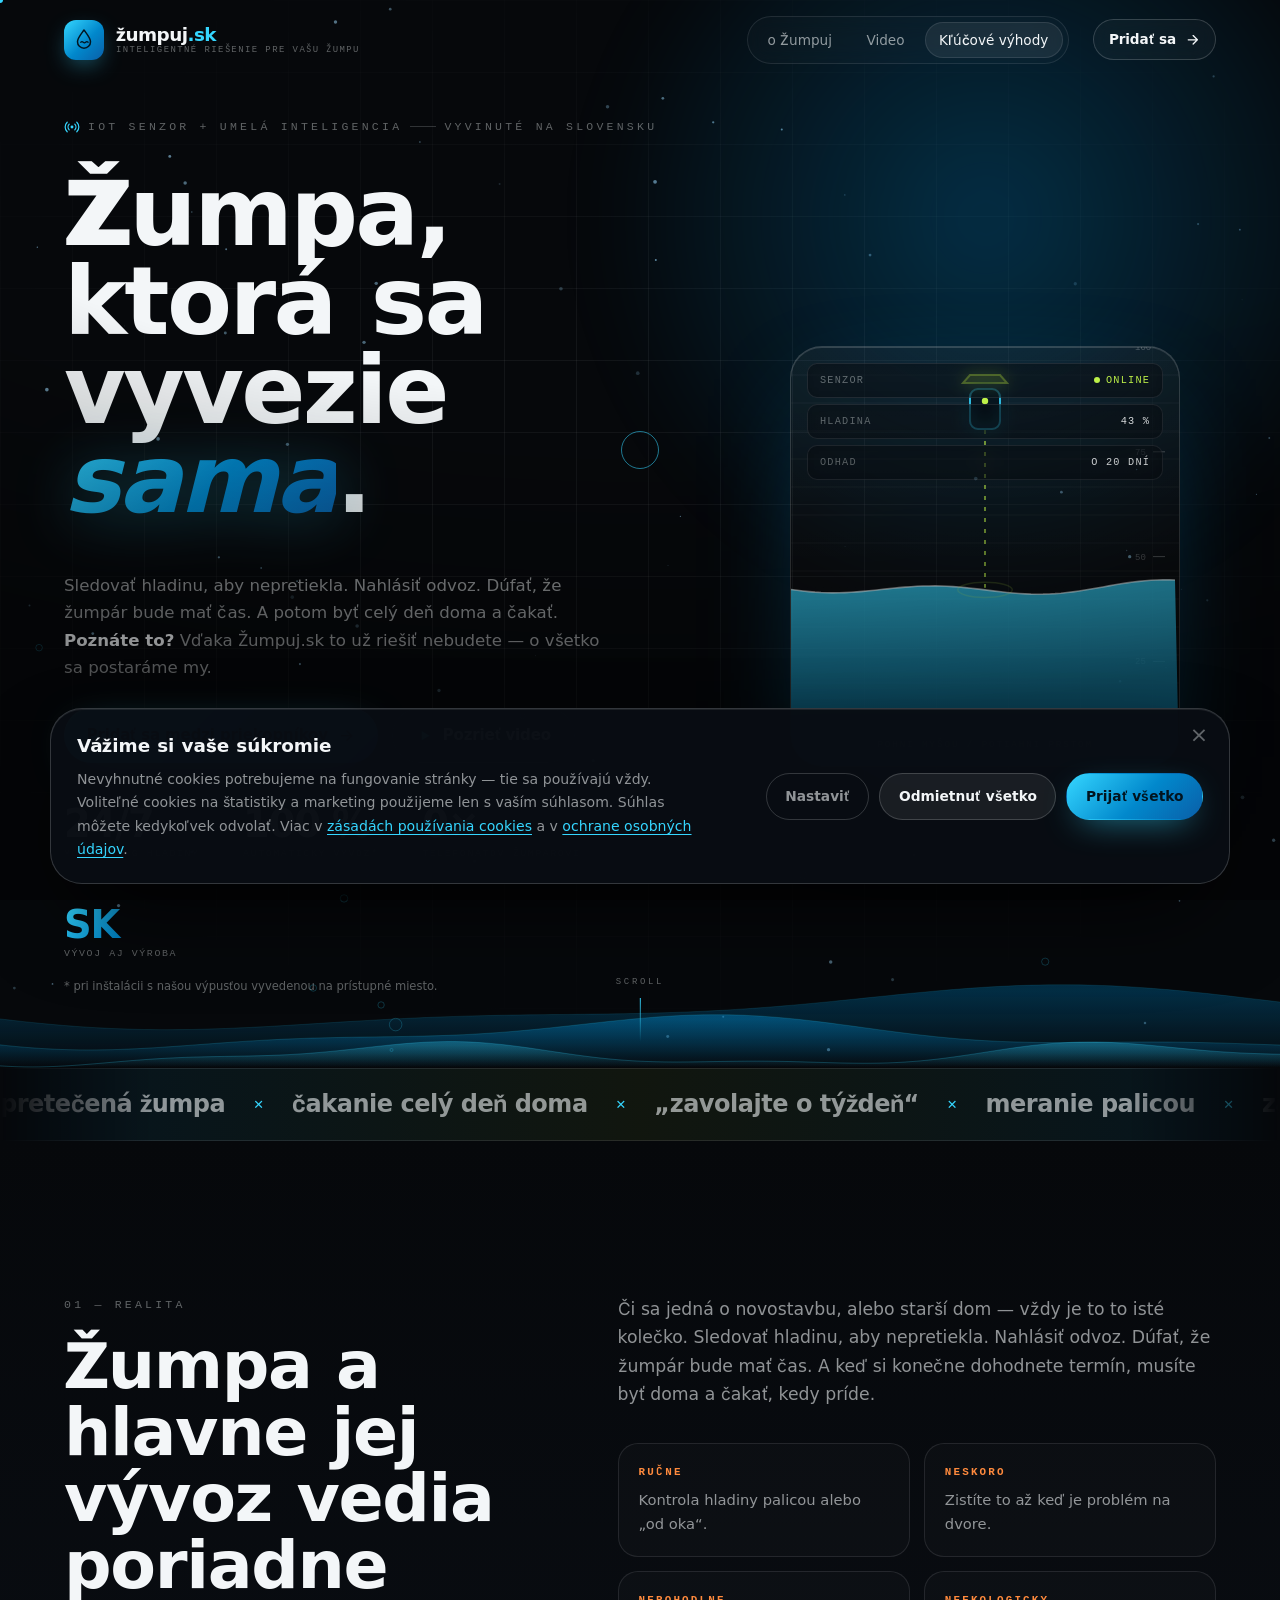
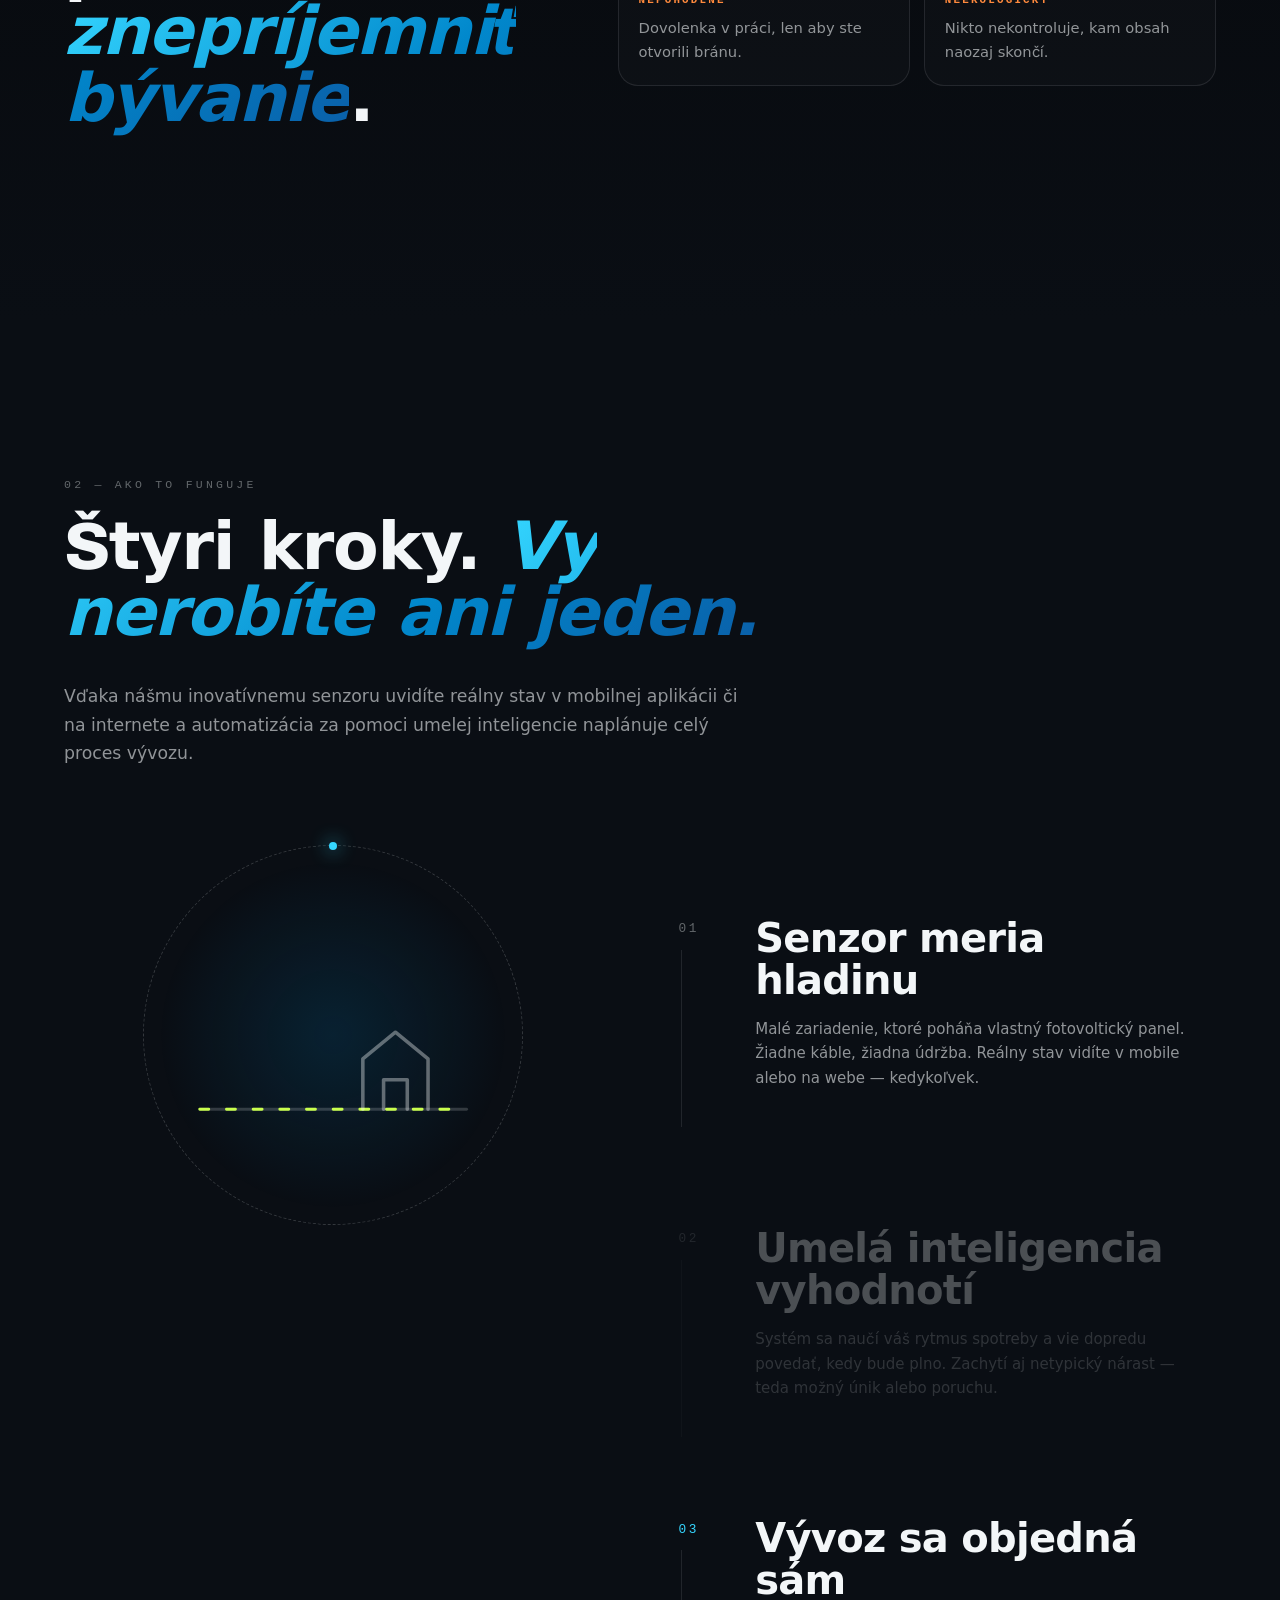
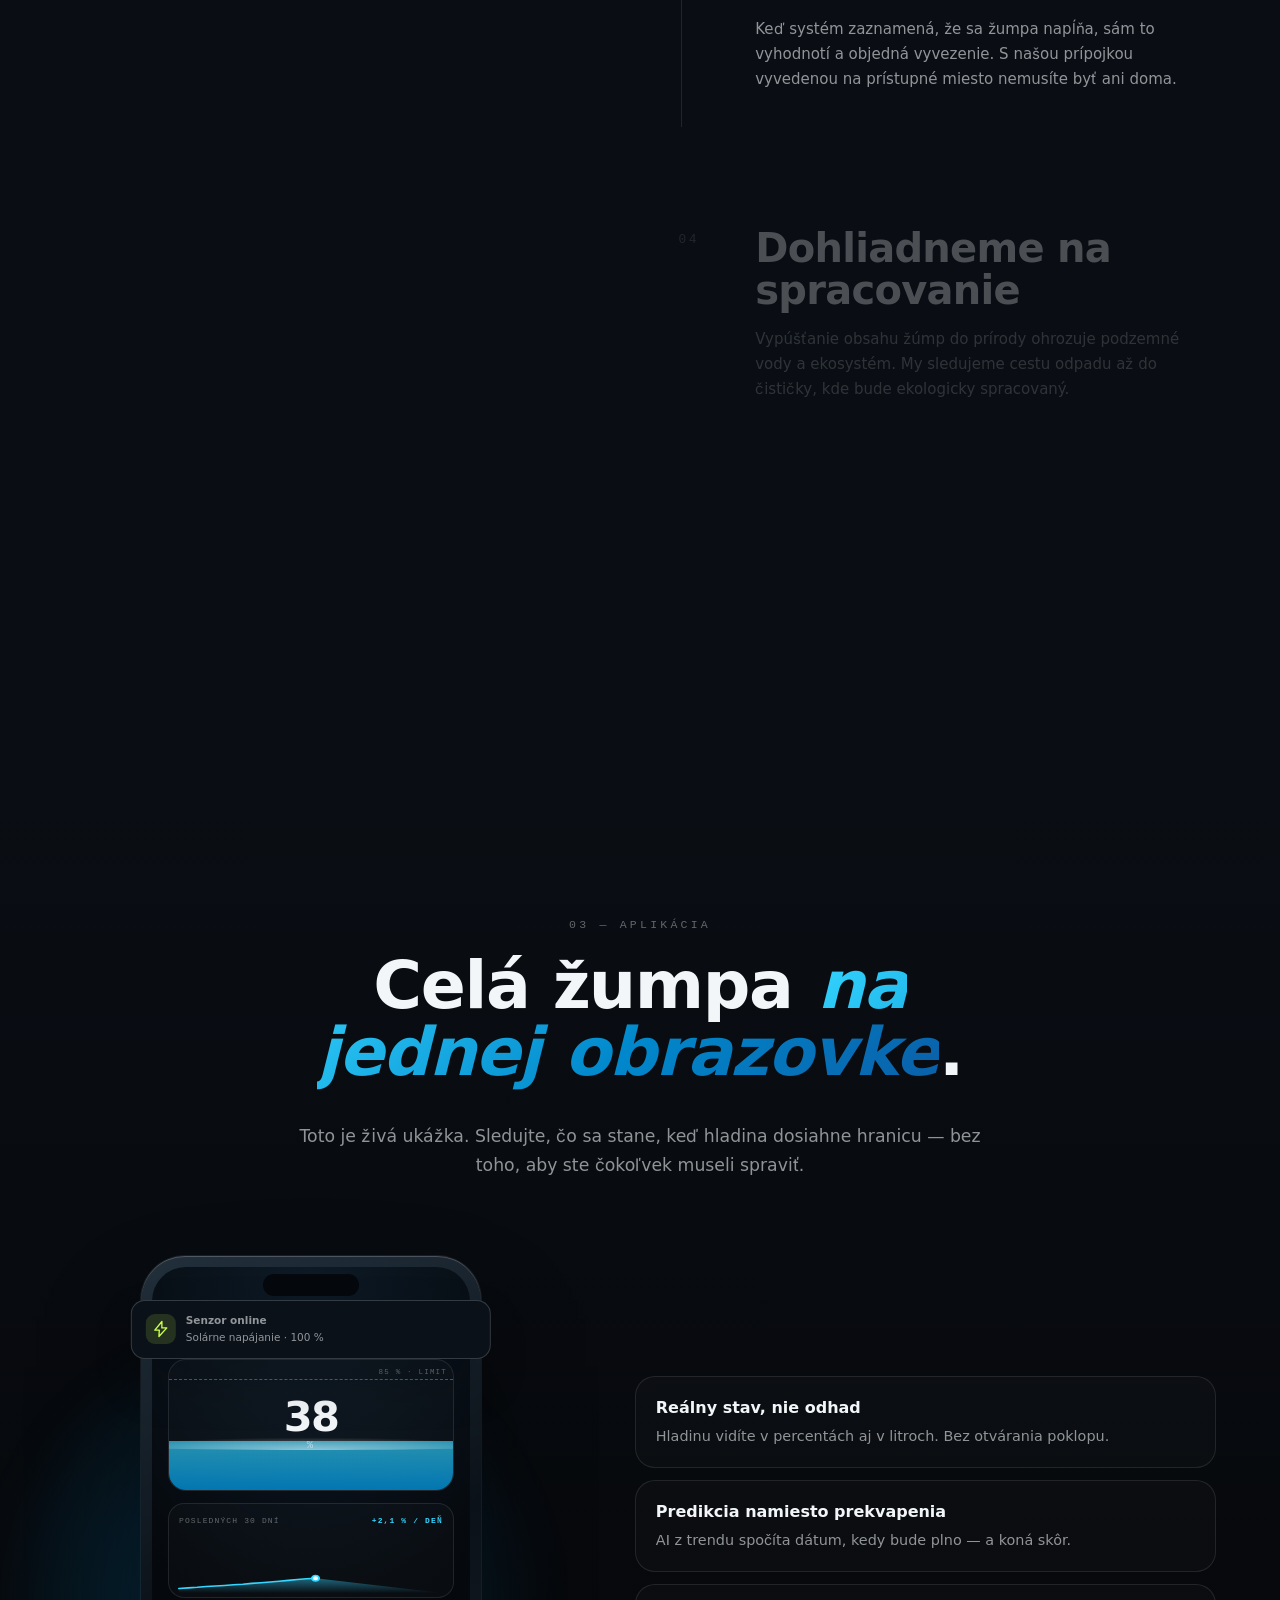
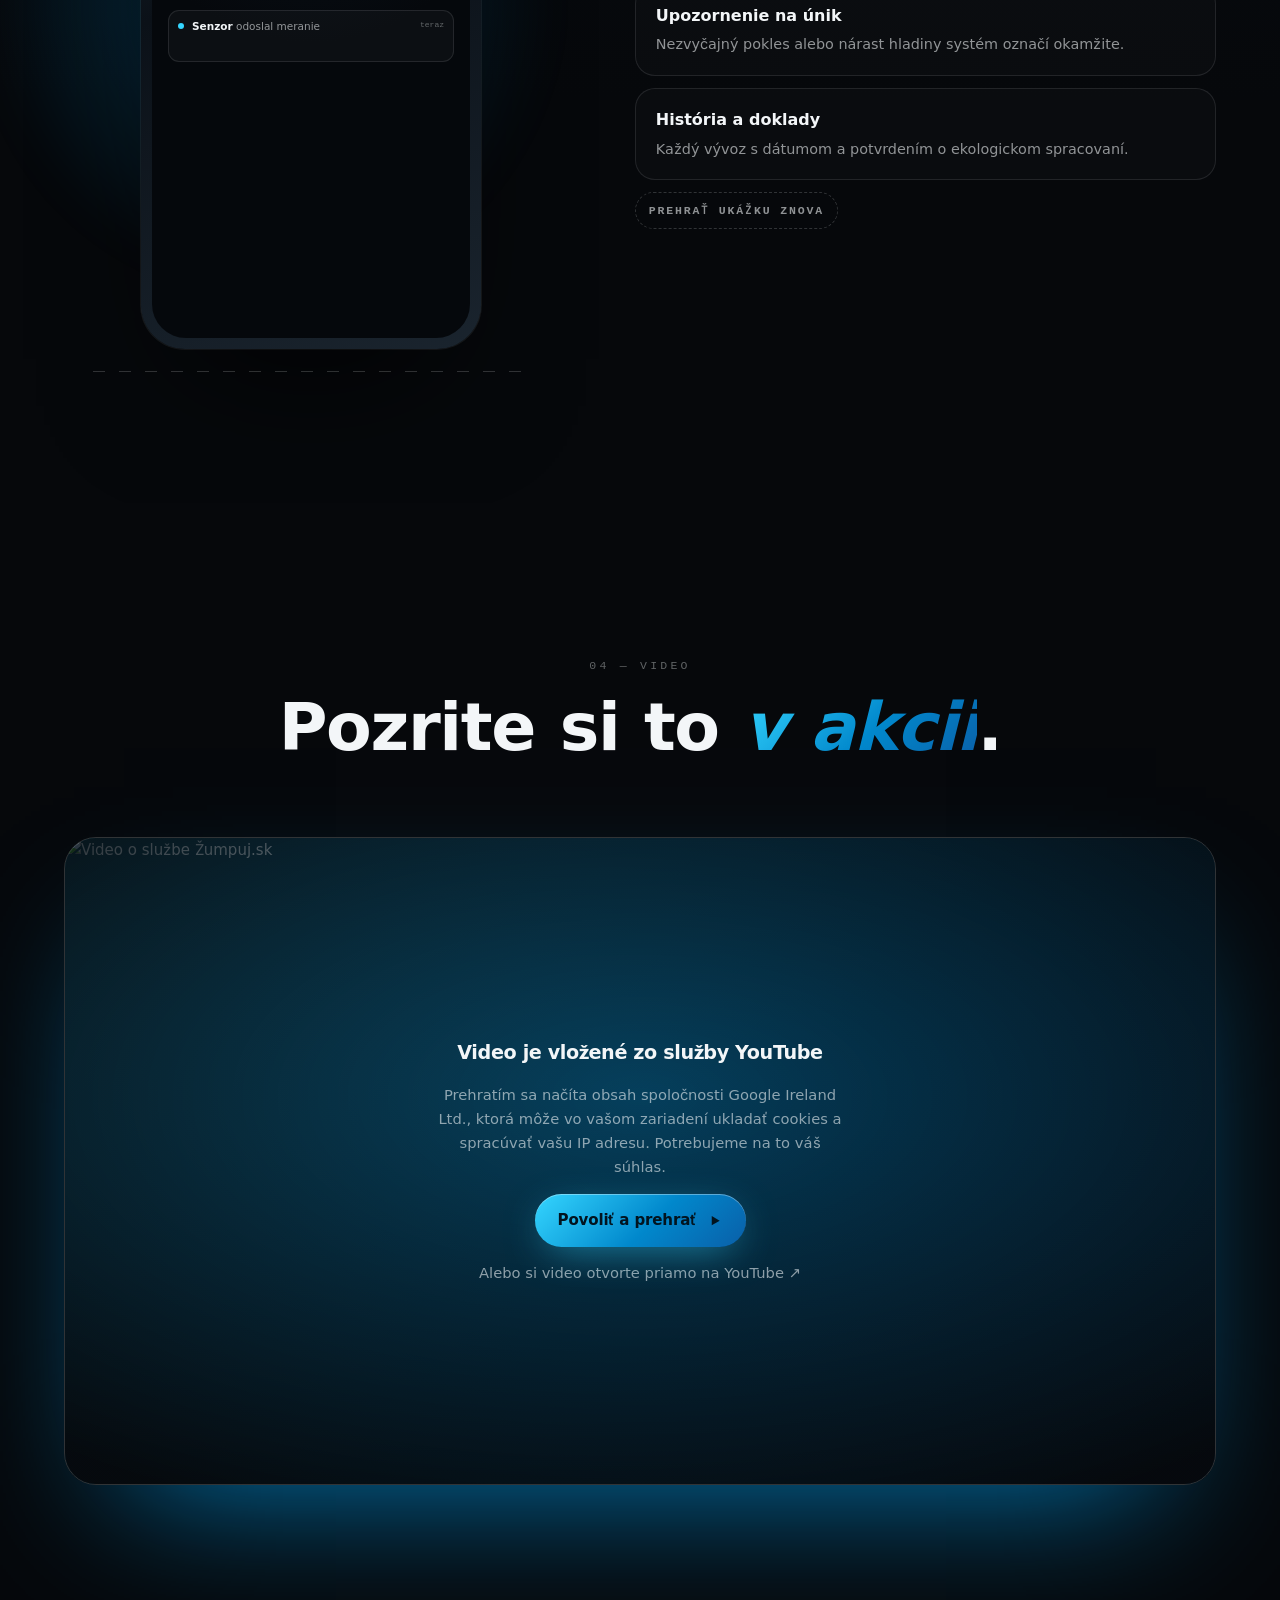
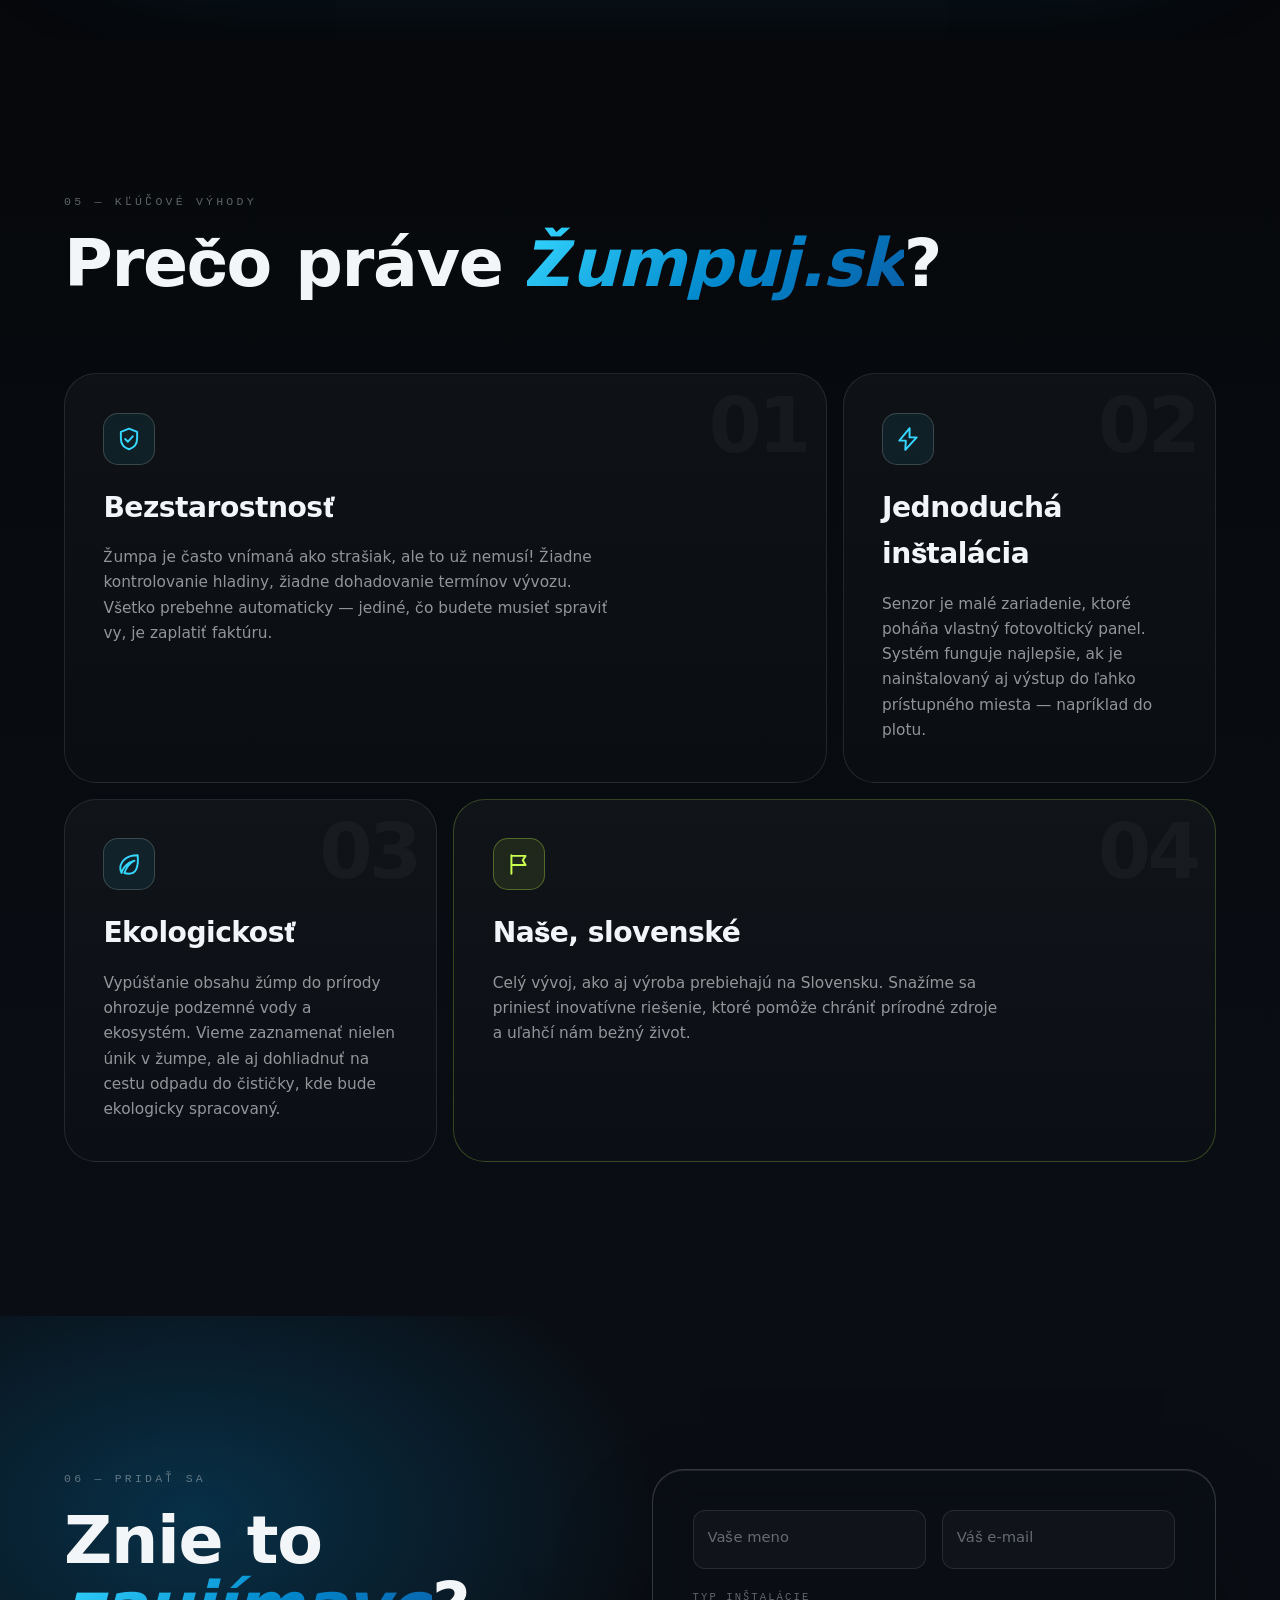
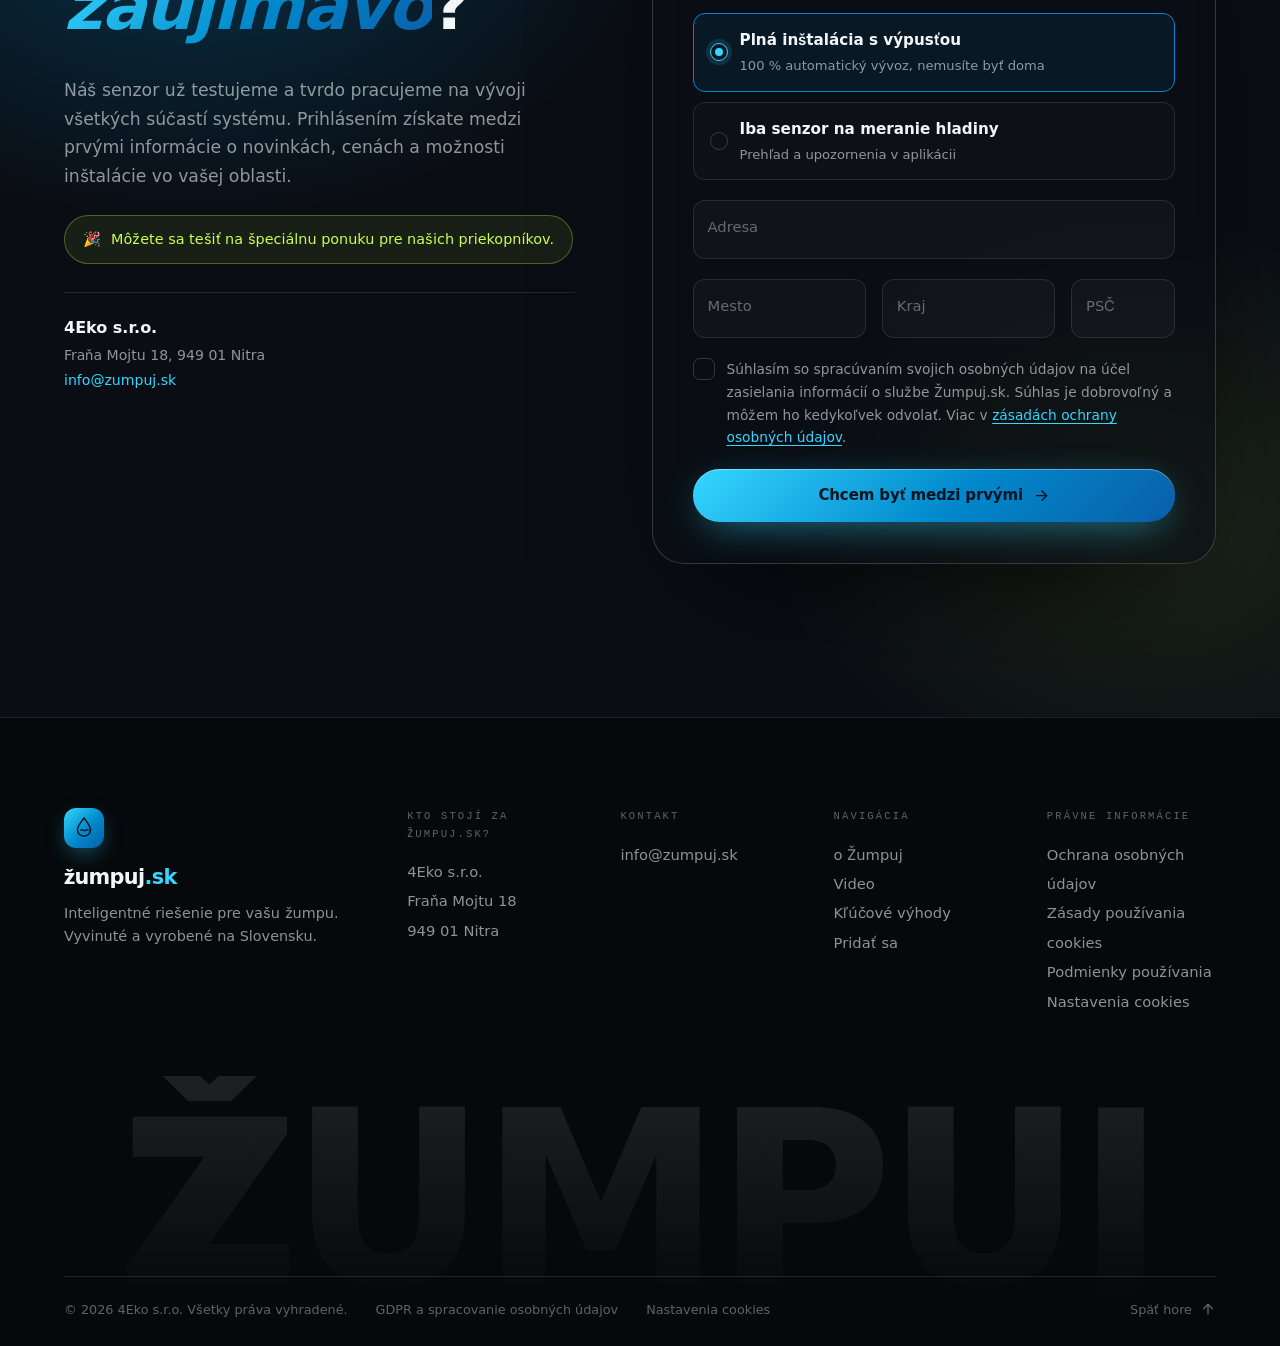
==== index.html @ 6d77ba92 "Add files via upload" ====
<!DOCTYPE html>
<html lang="sk">
<head>
<meta charset="utf-8">
<meta name="viewport" content="width=device-width, initial-scale=1, viewport-fit=cover">
<title>Žumpuj.sk — žumpa, ktorá sa vyvezie sama</title>
<meta name="description" content="Inteligentný solárny senzor + umelá inteligencia. Sledujeme hladinu vo vašej žumpe, sami objednáme vývoz a dohliadneme na ekologické spracovanie. Vyvinuté a vyrobené na Slovensku.">
<meta name="theme-color" content="#06080B">

<meta property="og:type" content="website">
<meta property="og:locale" content="sk_SK">
<meta property="og:title" content="Žumpuj.sk — žumpa, ktorá sa vyvezie sama">
<meta property="og:description" content="IoT senzor a AI, ktoré sa postarajú o celý vývoz žumpy za vás. Vyvinuté na Slovensku.">
<meta property="og:url" content="https://zumpuj.sk/">
<meta property="og:image" content="assets/img/og.png">
<meta name="twitter:card" content="summary_large_image">
<link rel="canonical" href="https://zumpuj.sk/">

<link rel="icon" href="assets/img/favicon.svg" type="image/svg+xml">

<!-- Písma hostujeme lokálne — stránka tak pred udelením súhlasu
     nekomunikuje so žiadnou treťou stranou (ani s Google Fonts). -->
<link rel="preload" href="assets/fonts/archivo-latin.woff2" as="font" type="font/woff2" crossorigin>
<link rel="preload" href="assets/fonts/inter-latin.woff2" as="font" type="font/woff2" crossorigin>
<link rel="stylesheet" href="assets/css/fonts.css">

<link rel="stylesheet" href="assets/css/style.css">

<script type="application/ld+json">
{
  "@context": "https://schema.org",
  "@type": "Organization",
  "name": "Žumpuj.sk",
  "legalName": "4Eko s.r.o.",
  "url": "https://zumpuj.sk/",
  "email": "info@zumpuj.sk",
  "address": {
    "@type": "PostalAddress",
    "streetAddress": "Fraňa Mojtu 18",
    "postalCode": "949 01",
    "addressLocality": "Nitra",
    "addressCountry": "SK"
  },
  "description": "Inteligentné riešenie pre vašu žumpu — senzor hladiny a automatizované objednanie vývozu."
}
</script>
</head>

<body class="is-loading">

<!-- ============ PRELOADER ============ -->
<div class="preloader" id="preloader" aria-hidden="true">
  <div class="preloader__inner">
    <div class="preloader__mark">
      <svg viewBox="0 0 48 48" aria-hidden="true"><use href="#i-drop"></use></svg>
    </div>
    <div class="preloader__label" data-scramble="ŽUMPUJ.SK">ŽUMPUJ.SK</div>
    <div class="preloader__bar"><i></i></div>
  </div>
</div>

<!-- ============ CURSOR ============ -->
<div class="cursor" id="cursor" aria-hidden="true">
  <div class="cursor__dot"></div>
  <div class="cursor__ring"><span class="cursor__label"></span></div>
</div>

<!-- ============ SCROLL PROGRESS ============ -->
<div class="scroll-progress" aria-hidden="true"><i id="scrollBar"></i></div>

<!-- ============ SVG SPRITE ============ -->
<svg style="position:absolute;width:0;height:0;overflow:hidden" aria-hidden="true" focusable="false">
  <defs>
    <symbol id="i-drop" viewBox="0 0 48 48">
      <path d="M24 4c7 9.5 13 16.4 13 23.4A13 13 0 0 1 11 27.4C11 20.4 17 13.5 24 4Z" fill="none" stroke="currentColor" stroke-width="3" stroke-linejoin="round"/>
      <path d="M17.5 28.5c1.6-1.7 3.3-1.7 4.9 0s3.3 1.7 4.9 0 3.3-1.7 4.9 0" fill="none" stroke="currentColor" stroke-width="2.4" stroke-linecap="round"/>
    </symbol>
    <symbol id="i-signal" viewBox="0 0 24 24">
      <circle cx="12" cy="12" r="2.2" fill="currentColor"/>
      <path d="M7.8 7.8a6 6 0 0 0 0 8.4M16.2 7.8a6 6 0 0 1 0 8.4M4.8 4.8a10 10 0 0 0 0 14.4M19.2 4.8a10 10 0 0 1 0 14.4" fill="none" stroke="currentColor" stroke-width="1.8" stroke-linecap="round"/>
    </symbol>
    <symbol id="i-arrow" viewBox="0 0 24 24">
      <path d="M5 12h13M12.5 5.5 19 12l-6.5 6.5" fill="none" stroke="currentColor" stroke-width="2" stroke-linecap="round" stroke-linejoin="round"/>
    </symbol>
    <symbol id="i-play" viewBox="0 0 24 24"><path d="M8 5.5v13l11-6.5-11-6.5Z" fill="currentColor"/></symbol>
    <symbol id="i-leaf" viewBox="0 0 24 24">
      <path d="M20 4C10 4 4 9 4 16c0 1.6.4 3 1.1 4.2C7 14 11 10.6 17 9c-4.6 2.4-7.6 5.7-9.3 11.3C9 20.8 10.4 21 12 21c6 0 9-5 8-17Z" fill="none" stroke="currentColor" stroke-width="1.8" stroke-linejoin="round"/>
    </symbol>
    <symbol id="i-bolt" viewBox="0 0 24 24"><path d="M13.5 2 4 13.5h6L9.5 22 20 10.5h-6.6L13.5 2Z" fill="none" stroke="currentColor" stroke-width="1.8" stroke-linejoin="round"/></symbol>
    <symbol id="i-shield" viewBox="0 0 24 24">
      <path d="M12 2.5 4.5 5.5v6c0 5 3.2 8.6 7.5 10 4.3-1.4 7.5-5 7.5-10v-6L12 2.5Z" fill="none" stroke="currentColor" stroke-width="1.8" stroke-linejoin="round"/>
      <path d="m8.5 12 2.5 2.5 4.5-5" fill="none" stroke="currentColor" stroke-width="1.8" stroke-linecap="round" stroke-linejoin="round"/>
    </symbol>
    <symbol id="i-flag" viewBox="0 0 24 24">
      <path d="M5 21V4M5 4.5h13l-2.5 4L18 13H5" fill="none" stroke="currentColor" stroke-width="1.8" stroke-linecap="round" stroke-linejoin="round"/>
    </symbol>
    <symbol id="i-truck" viewBox="0 0 32 20">
      <rect x="1" y="3" width="17" height="11" rx="2.5" fill="none" stroke="currentColor" stroke-width="1.8"/>
      <path d="M18 6h5.5l4.5 4.5V14H18V6Z" fill="none" stroke="currentColor" stroke-width="1.8" stroke-linejoin="round"/>
      <circle cx="8" cy="16" r="2.6" fill="none" stroke="currentColor" stroke-width="1.8"/>
      <circle cx="23" cy="16" r="2.6" fill="none" stroke="currentColor" stroke-width="1.8"/>
    </symbol>
  </defs>
</svg>

<!-- ============ HEADER ============ -->
<header class="header" id="header">
  <a class="brand" href="#top" data-cursor="Domov">
    <span class="brand__mark"><svg viewBox="0 0 48 48"><use href="#i-drop"></use></svg></span>
    <span class="brand__text">
      <b>žumpuj<i>.sk</i></b>
      <em>inteligentné riešenie pre vašu žumpu</em>
    </span>
  </a>

  <nav class="nav" aria-label="Hlavná navigácia">
    <a href="#ako" data-nav>o Žumpuj</a>
    <a href="#video" data-nav>Video</a>
    <a href="#vyhody" data-nav>Kľúčové výhody</a>
    <span class="nav__pill" aria-hidden="true"></span>
  </nav>

  <a href="#pridat-sa" class="btn btn--pill btn--magnetic header__cta" data-cursor="Poď do toho">
    <span>Pridať sa</span>
    <svg viewBox="0 0 24 24" class="btn__ico"><use href="#i-arrow"></use></svg>
  </a>

  <button class="burger" id="burger" aria-label="Otvoriť menu" aria-expanded="false" aria-controls="menu">
    <i></i><i></i>
  </button>
</header>

<!-- ============ FULLSCREEN MENU ============ -->
<div class="menu" id="menu" role="dialog" aria-modal="true" aria-label="Menu">
  <div class="menu__bg"></div>
  <nav class="menu__list">
    <a href="#ako"      style="--i:0"><span class="menu__num">01</span><span class="menu__txt">o Žumpuj</span></a>
    <a href="#app"      style="--i:1"><span class="menu__num">02</span><span class="menu__txt">Aplikácia</span></a>
    <a href="#video"    style="--i:2"><span class="menu__num">03</span><span class="menu__txt">Video</span></a>
    <a href="#vyhody"   style="--i:3"><span class="menu__num">04</span><span class="menu__txt">Kľúčové výhody</span></a>
    <a href="#pridat-sa"style="--i:4"><span class="menu__num">05</span><span class="menu__txt">Pridať sa</span></a>
  </nav>
  <div class="menu__foot">
    <span>4Eko s.r.o. · Nitra</span>
    <a href="mailto:info@zumpuj.sk">info@zumpuj.sk</a>
  </div>
</div>

<main id="top">

<!-- ============ HERO ============ -->
<section class="hero" id="hero">
  <canvas class="hero__canvas" id="heroCanvas" aria-hidden="true"></canvas>
  <div class="hero__grid" aria-hidden="true"></div>
  <div class="hero__glow" aria-hidden="true"></div>

  <div class="hero__inner">
    <div class="hero__copy">
      <p class="eyebrow anim" style="--d:.05s">
        <svg viewBox="0 0 24 24" class="eyebrow__ico"><use href="#i-signal"></use></svg>
        IoT senzor + umelá inteligencia
        <span class="eyebrow__sep"></span>
        vyvinuté na Slovensku
      </p>

      <h1 class="hero__title">
        <span class="line anim" style="--d:.15s">Žumpa,</span>
        <span class="line anim" style="--d:.25s">ktorá sa</span>
        <span class="line line--accent anim" style="--d:.35s">vyvezie <em data-scramble="sama">sama</em>.</span>
      </h1>

      <p class="hero__lead anim" style="--d:.5s">
        Sledovať hladinu, aby nepretiekla. Nahlásiť odvoz. Dúfať, že žumpár bude mať čas.
        A potom byť celý deň doma a čakať. <b>Poznáte to?</b>
        Vďaka Žumpuj.sk to už riešiť nebudete — o všetko sa postaráme my.
      </p>

      <div class="hero__cta anim" style="--d:.65s">
        <a href="#pridat-sa" class="btn btn--solid btn--magnetic" data-cursor="Chcem to">
          <span>Pridať sa medzi priekopníkov</span>
          <svg viewBox="0 0 24 24" class="btn__ico"><use href="#i-arrow"></use></svg>
        </a>
        <a href="#video" class="btn btn--ghost btn--magnetic" data-cursor="Prehrať">
          <svg viewBox="0 0 24 24" class="btn__ico"><use href="#i-play"></use></svg>
          <span>Pozrieť video</span>
        </a>
      </div>

      <ul class="stats anim" style="--d:.8s">
        <li><b data-count="24" data-suffix="/7">0</b><span>monitoring hladiny</span></li>
        <li><b data-count="100" data-suffix=" %">0</b><span>automatický vývoz*</span></li>
        <li><b data-count="0" data-suffix="×">0</b><span>telefonátov žumpárovi</span></li>
        <li><b class="stats__flag">SK</b><span>vývoj aj výroba</span></li>
      </ul>
      <p class="stats__note anim" style="--d:.9s">* pri inštalácii s našou výpusťou vyvedenou na prístupné miesto.</p>
    </div>

    <!-- interaktívna nádrž -->
    <div class="hero__tank anim anim--scale" style="--d:.4s">
      <div class="tank" id="tank" data-cursor="Ťahaj">
        <canvas id="tankCanvas" aria-hidden="true"></canvas>
        <div class="tank__hud">
          <div class="tank__hud-row"><span>SENZOR</span><b class="dot-live">online</b></div>
          <div class="tank__hud-row"><span>HLADINA</span><b id="tankPct">42 %</b></div>
          <div class="tank__hud-row"><span>ODHAD</span><b id="tankEta">o 18 dní</b></div>
        </div>
        <div class="tank__hint">pohni myšou / potiahni prstom</div>
      </div>
    </div>
  </div>

  <a class="hero__scroll" href="#problem" aria-label="Posunúť nižšie">
    <span></span><i></i>
  </a>
</section>

<!-- ============ MARQUEE ============ -->
<div class="marquee" aria-hidden="true">
  <div class="marquee__track">
    <span>pretečená žumpa</span><i>✕</i>
    <span>čakanie celý deň doma</span><i>✕</i>
    <span>„zavolajte o týždeň“</span><i>✕</i>
    <span>meranie palicou</span><i>✕</i>
    <span>zápach na dvore</span><i>✕</i>
    <span>zbytočné jazdy</span><i>✕</i>
    <span>pretečená žumpa</span><i>✕</i>
    <span>čakanie celý deň doma</span><i>✕</i>
    <span>„zavolajte o týždeň“</span><i>✕</i>
    <span>meranie palicou</span><i>✕</i>
    <span>zápach na dvore</span><i>✕</i>
    <span>zbytočné jazdy</span><i>✕</i>
  </div>
</div>

<!-- ============ PROBLEM ============ -->
<section class="section problem" id="problem">
  <div class="wrap">
    <div class="split">
      <div class="split__l">
        <p class="eyebrow reveal">01 — Realita</p>
        <h2 class="h2 reveal">Žumpa a hlavne jej vývoz vedia poriadne <em>znepríjemniť bývanie</em>.</h2>
      </div>
      <div class="split__r">
        <p class="lead reveal">
          Či sa jedná o novostavbu, alebo starší dom — vždy je to to isté kolečko.
          Sledovať hladinu, aby nepretiekla. Nahlásiť odvoz. Dúfať, že žumpár bude mať čas.
          A keď si konečne dohodnete termín, musíte byť doma a čakať, kedy príde.
        </p>
        <div class="pain">
          <div class="pain__item reveal" style="--d:.05s"><b>Ručne</b><span>Kontrola hladiny palicou alebo „od oka“.</span></div>
          <div class="pain__item reveal" style="--d:.12s"><b>Neskoro</b><span>Zistíte to až keď je problém na dvore.</span></div>
          <div class="pain__item reveal" style="--d:.19s"><b>Nepohodlne</b><span>Dovolenka v práci, len aby ste otvorili bránu.</span></div>
          <div class="pain__item reveal" style="--d:.26s"><b>Neekologicky</b><span>Nikto nekontroluje, kam obsah naozaj skončí.</span></div>
        </div>
      </div>
    </div>
  </div>
</section>

<!-- ============ AKO TO FUNGUJE (sticky scroll story) ============ -->
<section class="section story" id="ako">
  <div class="wrap">
    <header class="section__head">
      <p class="eyebrow reveal">02 — Ako to funguje</p>
      <h2 class="h2 reveal">Štyri kroky. <em>Vy nerobíte ani jeden.</em></h2>
      <p class="lead reveal">Vďaka nášmu inovatívnemu senzoru uvidíte reálny stav v mobilnej aplikácii či na internete a automatizácia za pomoci umelej inteligencie naplánuje celý proces vývozu.</p>
    </header>
  </div>

  <div class="story__stage">
    <div class="wrap story__layout">
      <!-- ľavá lepkavá vizualizácia -->
      <div class="story__visual">
        <div class="story__viz" id="storyViz">
          <div class="story__ring" aria-hidden="true"></div>
          <div class="story__scene" data-scene="0">
            <svg viewBox="0 0 200 200" class="scene scene--sensor">
              <circle cx="100" cy="100" r="70" class="s-ping"/>
              <circle cx="100" cy="100" r="70" class="s-ping s-ping--2"/>
              <rect x="82" y="60" width="36" height="52" rx="10" class="s-body"/>
              <path d="M100 112v34" class="s-beam"/>
              <path d="M62 150h76" class="s-water"/>
              <circle cx="100" cy="76" r="5" class="s-led"/>
              <path d="M86 46h28l-6-10H92l-6 10Z" class="s-solar"/>
            </svg>
            <svg viewBox="0 0 200 200" class="scene scene--ai">
              <g class="ai-net">
                <circle cx="45" cy="70" r="5"/><circle cx="45" cy="130" r="5"/>
                <circle cx="100" cy="50" r="5"/><circle cx="100" cy="100" r="5"/><circle cx="100" cy="150" r="5"/>
                <circle cx="155" cy="80" r="5"/><circle cx="155" cy="125" r="5"/>
                <path d="M45 70 100 50M45 70 100 100M45 130 100 100M45 130 100 150M100 50 155 80M100 100 155 80M100 100 155 125M100 150 155 125"/>
              </g>
              <path class="ai-chart" d="M30 160 60 140 90 132 120 96 150 74 175 44"/>
            </svg>
            <svg viewBox="0 0 200 200" class="scene scene--truck">
              <path d="M10 150h180" class="t-road"/>
              <g class="t-truck"><use href="#i-truck" x="0" y="0" width="64" height="40"/></g>
              <path class="t-dash" d="M10 150h180"/>
              <g class="t-house"><path d="M120 150v-34l22-18 22 18v34"/><path d="M134 150v-20h16v20"/></g>
            </svg>
            <svg viewBox="0 0 200 200" class="scene scene--eco">
              <path class="e-arc" d="M40 150a60 60 0 0 1 120 0"/>
              <g class="e-leaf"><use href="#i-leaf" x="72" y="62" width="56" height="56"/></g>
              <path class="e-drops" d="M70 150v18M100 150v26M130 150v18"/>
              <path class="e-ground" d="M24 172h152"/>
            </svg>
          </div>
        </div>
      </div>

      <!-- pravé kroky -->
      <ol class="story__steps" id="storySteps">
        <li class="step" data-step="0">
          <span class="step__num">01</span>
          <h3>Senzor meria hladinu</h3>
          <p>Malé zariadenie, ktoré poháňa vlastný fotovoltický panel. Žiadne káble, žiadna údržba. Reálny stav vidíte v mobile alebo na webe — kedykoľvek.</p>
        </li>
        <li class="step" data-step="1">
          <span class="step__num">02</span>
          <h3>Umelá inteligencia vyhodnotí</h3>
          <p>Systém sa naučí váš rytmus spotreby a vie dopredu povedať, kedy bude plno. Zachytí aj netypický nárast — teda možný únik alebo poruchu.</p>
        </li>
        <li class="step" data-step="2">
          <span class="step__num">03</span>
          <h3>Vývoz sa objedná sám</h3>
          <p>Keď systém zaznamená, že sa žumpa napĺňa, sám to vyhodnotí a objedná vyvezenie. S našou prípojkou vyvedenou na prístupné miesto nemusíte byť ani doma.</p>
        </li>
        <li class="step" data-step="3">
          <span class="step__num">04</span>
          <h3>Dohliadneme na spracovanie</h3>
          <p>Vypúšťanie obsahu žúmp do prírody ohrozuje podzemné vody a ekosystém. My sledujeme cestu odpadu až do čističky, kde bude ekologicky spracovaný.</p>
        </li>
      </ol>
    </div>
  </div>
</section>

<!-- ============ APLIKÁCIA / ŽIVÝ DASHBOARD ============ -->
<section class="section app" id="app">
  <div class="wrap">
    <header class="section__head section__head--center">
      <p class="eyebrow reveal">03 — Aplikácia</p>
      <h2 class="h2 reveal">Celá žumpa <em>na jednej obrazovke</em>.</h2>
      <p class="lead reveal">Toto je živá ukážka. Sledujte, čo sa stane, keď hladina dosiahne hranicu — bez toho, aby ste čokoľvek museli spraviť.</p>
    </header>

    <div class="app__stage reveal">
      <div class="app__glow" aria-hidden="true"></div>

      <!-- telefón -->
      <div class="phone" id="phone">
        <div class="phone__frame">
          <div class="phone__notch"></div>
          <div class="phone__screen">
            <div class="ui">
              <div class="ui__top">
                <div>
                  <p class="ui__hi">Dobrý deň 👋</p>
                  <p class="ui__addr">Domov · Nitra</p>
                </div>
                <span class="ui__live"><i></i>live</span>
              </div>

              <div class="ui__gauge">
                <div class="gauge">
                  <div class="gauge__fill" id="gaugeFill"><span class="gauge__wave"></span><span class="gauge__wave gauge__wave--2"></span></div>
                  <div class="gauge__val"><b id="gaugeVal">38</b><i>%</i></div>
                  <div class="gauge__mark" style="--p:85%"><span>85 % · limit</span></div>
                </div>
              </div>

              <div class="ui__chart">
                <div class="ui__chart-head"><span>Posledných 30 dní</span><b id="chartTrend">+2,1 % / deň</b></div>
                <svg viewBox="0 0 260 80" preserveAspectRatio="none">
                  <defs>
                    <linearGradient id="gArea" x1="0" y1="0" x2="0" y2="1">
                      <stop offset="0%" stop-color="var(--brand-bright)" stop-opacity=".45"/>
                      <stop offset="100%" stop-color="var(--brand-bright)" stop-opacity="0"/>
                    </linearGradient>
                  </defs>
                  <path id="chartArea" class="chart__area" d=""/>
                  <path id="chartLine" class="chart__line" d=""/>
                  <circle id="chartDot" class="chart__dot" r="3.5"/>
                </svg>
              </div>

              <div class="ui__feed" id="uiFeed"></div>

              <div class="ui__cta" id="uiCta">
                <span class="ui__cta-ico"><svg viewBox="0 0 32 20"><use href="#i-truck"></use></svg></span>
                <div><b>Vývoz naplánovaný</b><span id="uiCtaSub">automaticky · bez vášho zásahu</span></div>
              </div>
            </div>
          </div>
        </div>

        <!-- toast notifikácie -->
        <div class="toasts" id="toasts"></div>

        <!-- jazdiace auto -->
        <div class="road" aria-hidden="true">
          <div class="road__line"></div>
          <div class="road__truck" id="roadTruck"><svg viewBox="0 0 32 20"><use href="#i-truck"></use></svg></div>
        </div>
      </div>

      <div class="app__side">
        <div class="app__card reveal" style="--d:.05s">
          <b>Reálny stav, nie odhad</b>
          <span>Hladinu vidíte v percentách aj v litroch. Bez otvárania poklopu.</span>
        </div>
        <div class="app__card reveal" style="--d:.12s">
          <b>Predikcia namiesto prekvapenia</b>
          <span>AI z trendu spočíta dátum, kedy bude plno — a koná skôr.</span>
        </div>
        <div class="app__card reveal" style="--d:.19s">
          <b>Upozornenie na únik</b>
          <span>Nezvyčajný pokles alebo nárast hladiny systém označí okamžite.</span>
        </div>
        <div class="app__card reveal" style="--d:.26s">
          <b>História a doklady</b>
          <span>Každý vývoz s dátumom a potvrdením o ekologickom spracovaní.</span>
        </div>
        <button class="btn btn--replay" id="replayApp" type="button" data-cursor="Znova">
          <span>Prehrať ukážku znova</span>
        </button>
      </div>
    </div>
  </div>
</section>

<!-- ============ VIDEO ============ -->
<section class="section video" id="video">
  <div class="wrap">
    <header class="section__head section__head--center">
      <p class="eyebrow reveal">04 — Video</p>
      <h2 class="h2 reveal">Pozrite si to <em>v akcii</em>.</h2>
    </header>

    <!-- Náhľad ani prehrávač sa nenačítajú, kým používateľ neudelí súhlas
         s marketingovými cookies (§ 109 ods. 8 zák. č. 452/2021 Z. z.). -->
    <div class="player reveal" id="player" data-yt="aTBG7Zqn8Ew" data-cursor="Prehrať">
      <div class="player__bg"></div>
      <img class="player__thumb" data-thumb="https://i.ytimg.com/vi/aTBG7Zqn8Ew/maxresdefault.jpg" alt="Video o službe Žumpuj.sk" width="1280" height="720" hidden>
      <button class="player__btn" type="button" aria-label="Prehrať video">
        <svg viewBox="0 0 24 24"><use href="#i-play"></use></svg>
        <span class="player__ripple"></span>
      </button>
      <div class="player__meta"><span>Žumpuj.sk</span><i>·</i><span>ako to funguje</span></div>

      <div class="player__lock">
        <b>Video je vložené zo služby YouTube</b>
        <p>Prehratím sa načíta obsah spoločnosti Google Ireland Ltd., ktorá môže vo vašom zariadení ukladať cookies a spracúvať vašu IP adresu. Potrebujeme na to váš súhlas.</p>
        <button class="btn btn--solid btn--magnetic" type="button" data-cc-open>
          <span>Povoliť a prehrať</span>
          <svg viewBox="0 0 24 24" class="btn__ico"><use href="#i-play"></use></svg>
        </button>
        <p><a href="https://www.youtube.com/watch?v=aTBG7Zqn8Ew" target="_blank" rel="noopener noreferrer">Alebo si video otvorte priamo na YouTube ↗</a></p>
      </div>
    </div>
  </div>
</section>

<!-- ============ VÝHODY ============ -->
<section class="section benefits" id="vyhody">
  <div class="wrap">
    <header class="section__head">
      <p class="eyebrow reveal">05 — Kľúčové výhody</p>
      <h2 class="h2 reveal">Prečo práve <em>Žumpuj.sk</em>?</h2>
    </header>

    <div class="bento">
      <article class="card card--wide reveal" data-spotlight>
        <span class="card__ico"><svg viewBox="0 0 24 24"><use href="#i-shield"></use></svg></span>
        <h3>Bezstarostnosť</h3>
        <p>Žumpa je často vnímaná ako strašiak, ale to už nemusí! Žiadne kontrolovanie hladiny, žiadne dohadovanie termínov vývozu. Všetko prebehne automaticky — jediné, čo budete musieť spraviť vy, je zaplatiť faktúru.</p>
        <span class="card__num">01</span>
      </article>

      <article class="card reveal" style="--d:.08s" data-spotlight>
        <span class="card__ico"><svg viewBox="0 0 24 24"><use href="#i-bolt"></use></svg></span>
        <h3>Jednoduchá inštalácia</h3>
        <p>Senzor je malé zariadenie, ktoré poháňa vlastný fotovoltický panel. Systém funguje najlepšie, ak je nainštalovaný aj výstup do ľahko prístupného miesta — napríklad do plotu.</p>
        <span class="card__num">02</span>
      </article>

      <article class="card reveal" style="--d:.16s" data-spotlight>
        <span class="card__ico"><svg viewBox="0 0 24 24"><use href="#i-leaf"></use></svg></span>
        <h3>Ekologickosť</h3>
        <p>Vypúšťanie obsahu žúmp do prírody ohrozuje podzemné vody a ekosystém. Vieme zaznamenať nielen únik v žumpe, ale aj dohliadnuť na cestu odpadu do čističky, kde bude ekologicky spracovaný.</p>
        <span class="card__num">03</span>
      </article>

      <article class="card card--wide card--flag reveal" style="--d:.24s" data-spotlight>
        <span class="card__ico"><svg viewBox="0 0 24 24"><use href="#i-flag"></use></svg></span>
        <h3>Naše, slovenské</h3>
        <p>Celý vývoj, ako aj výroba prebiehajú na Slovensku. Snažíme sa priniesť inovatívne riešenie, ktoré pomôže chrániť prírodné zdroje a uľahčí nám bežný život.</p>
        <span class="card__num">04</span>
      </article>
    </div>
  </div>
</section>

<!-- ============ FORM ============ -->
<section class="section signup" id="pridat-sa">
  <div class="signup__bg" aria-hidden="true"></div>
  <div class="wrap">
    <div class="signup__grid">
      <div class="signup__copy">
        <p class="eyebrow reveal">06 — Pridať sa</p>
        <h2 class="h2 reveal">Znie to <em>zaujímavo</em>?</h2>
        <p class="lead reveal">Náš senzor už testujeme a tvrdo pracujeme na vývoji všetkých súčastí systému. Prihlásením získate medzi prvými informácie o novinkách, cenách a možnosti inštalácie vo vašej oblasti.</p>
        <p class="signup__gift reveal"><span>🎉</span> Môžete sa tešiť na špeciálnu ponuku pre našich priekopníkov.</p>
        <div class="signup__trust reveal">
          <b>4Eko s.r.o.</b>
          <span>Fraňa Mojtu 18, 949 01 Nitra</span>
          <a href="mailto:info@zumpuj.sk">info@zumpuj.sk</a>
        </div>
      </div>

      <form class="form reveal" id="form" novalidate>
        <div class="form__row">
          <div class="field">
            <input type="text" id="f-name" name="meno" placeholder=" " autocomplete="name" required>
            <label for="f-name">Vaše meno</label>
            <i class="field__line"></i>
          </div>
          <div class="field">
            <input type="email" id="f-mail" name="email" placeholder=" " autocomplete="email" required>
            <label for="f-mail">Váš e-mail</label>
            <i class="field__line"></i>
          </div>
        </div>

        <fieldset class="choice">
          <legend>Typ inštalácie</legend>
          <label class="choice__opt">
            <input type="radio" name="instalacia" value="plna" checked>
            <span class="choice__box">
              <b>Plná inštalácia s výpusťou</b>
              <em>100 % automatický vývoz, nemusíte byť doma</em>
            </span>
          </label>
          <label class="choice__opt">
            <input type="radio" name="instalacia" value="senzor">
            <span class="choice__box">
              <b>Iba senzor na meranie hladiny</b>
              <em>Prehľad a upozornenia v aplikácii</em>
            </span>
          </label>
        </fieldset>

        <div class="field">
          <input type="text" id="f-addr" name="adresa" placeholder=" " autocomplete="street-address">
          <label for="f-addr">Adresa</label>
          <i class="field__line"></i>
        </div>

        <div class="form__row form__row--3">
          <div class="field">
            <input type="text" id="f-city" name="mesto" placeholder=" " autocomplete="address-level2">
            <label for="f-city">Mesto</label>
            <i class="field__line"></i>
          </div>
          <div class="field">
            <input type="text" id="f-region" name="kraj" placeholder=" " autocomplete="address-level1">
            <label for="f-region">Kraj</label>
            <i class="field__line"></i>
          </div>
          <div class="field">
            <input type="text" id="f-zip" name="psc" placeholder=" " autocomplete="postal-code" inputmode="numeric">
            <label for="f-zip">PSČ</label>
            <i class="field__line"></i>
          </div>
        </div>

        <label class="gdpr">
          <input type="checkbox" name="gdpr" required>
          <span class="gdpr__box"><svg viewBox="0 0 24 24"><path d="m5 12.5 4.5 4.5L19 7"/></svg></span>
          <span class="gdpr__txt">Súhlasím so spracúvaním svojich osobných údajov na účel zasielania informácií o službe Žumpuj.sk. Súhlas je dobrovoľný a môžem ho kedykoľvek odvolať. Viac v <a href="ochrana-osobnych-udajov.html">zásadách ochrany osobných údajov</a>.</span>
        </label>

        <button type="submit" class="btn btn--solid btn--block btn--magnetic" data-cursor="Odoslať">
          <span>Chcem byť medzi prvými</span>
          <svg viewBox="0 0 24 24" class="btn__ico"><use href="#i-arrow"></use></svg>
        </button>

        <div class="form__done" id="formDone" hidden>
          <span class="form__check"><svg viewBox="0 0 24 24"><path d="m5 12.5 4.5 4.5L19 7"/></svg></span>
          <b>Ďakujeme! Ste na zozname priekopníkov.</b>
          <span>Ozveme sa hneď, ako spustíme inštalácie vo vašej oblasti.</span>
        </div>
      </form>
    </div>
  </div>
</section>

</main>

<!-- ============ FOOTER ============ -->
<footer class="footer">
  <div class="wrap">
    <div class="footer__top">
      <div class="footer__brand">
        <span class="brand__mark"><svg viewBox="0 0 48 48"><use href="#i-drop"></use></svg></span>
        <b>žumpuj<i>.sk</i></b>
        <p>Inteligentné riešenie pre vašu žumpu. Vyvinuté a vyrobené na Slovensku.</p>
      </div>
      <div class="footer__col">
        <h4>Kto stojí za Žumpuj.sk?</h4>
        <p>4Eko s.r.o.<br>Fraňa Mojtu 18<br>949 01 Nitra</p>
      </div>
      <div class="footer__col">
        <h4>Kontakt</h4>
        <p><a href="mailto:info@zumpuj.sk">info@zumpuj.sk</a></p>
      </div>
      <div class="footer__col">
        <h4>Navigácia</h4>
        <p>
          <a href="#ako">o Žumpuj</a><br>
          <a href="#video">Video</a><br>
          <a href="#vyhody">Kľúčové výhody</a><br>
          <a href="#pridat-sa">Pridať sa</a>
        </p>
      </div>
      <div class="footer__col">
        <h4>Právne informácie</h4>
        <p>
          <a href="ochrana-osobnych-udajov.html">Ochrana osobných údajov</a><br>
          <a href="cookies.html">Zásady používania cookies</a><br>
          <a href="podmienky-pouzivania.html">Podmienky používania</a><br>
          <a href="#cookie-nastavenia" data-cc-open>Nastavenia cookies</a>
        </p>
      </div>
    </div>

    <div class="footer__word" aria-hidden="true">ŽUMPUJ</div>

    <div class="footer__bottom">
      <span>© <span id="year">2026</span> 4Eko s.r.o. Všetky práva vyhradené.</span>
      <a href="ochrana-osobnych-udajov.html">GDPR a spracovanie osobných údajov</a>
      <a href="#cookie-nastavenia" data-cc-open>Nastavenia cookies</a>
      <a href="#top" class="footer__up" data-cursor="Hore">Späť hore <svg viewBox="0 0 24 24"><use href="#i-arrow"></use></svg></a>
    </div>
  </div>
</footer>

<script src="assets/js/cookies.js" defer></script>
<script src="assets/js/hero-canvas.js" defer></script>
<script src="assets/js/dashboard.js" defer></script>
<script src="assets/js/main.js" defer></script>
</body>
</html>
---- assets/css/fonts.css ----
/* ==========================================================================
   fonts.css — písma hostované priamo na našom serveri

   Prečo lokálne a nie cez fonts.googleapis.com:
   načítanie z Google Fonts odosielá IP adresu návštevníka spoločnosti Google
   ešte pred udelením súhlasu. Lokálnym hostovaním sa tejto požiadavke úplne
   vyhneme — stránka pred súhlasom nekomunikuje so žiadnou treťou stranou.

   Zdroj: Fontsource (@fontsource-variable/*), licencia SIL Open Font License 1.1.
   Sú to variabilné rezy, jeden súbor pokrýva celý rozsah hrúbok 100–900.
   Podmnožiny: latin + latin-ext (latin-ext obsahuje slovenskú diakritiku
   ž š č ť ľ ô ĺ ŕ ň ď).
   ========================================================================== */

/* --- Archivo (displejové písmo) --- */
@font-face{
  font-family:'Archivo'; font-style:normal; font-weight:100 900; font-display:swap;
  src:url(../fonts/archivo-latin-ext.woff2) format('woff2');
  unicode-range:U+0100-02BA,U+02BD-02C5,U+02C7-02CC,U+02CE-02D7,U+02DD-02FF,U+0304,U+0308,U+0329,U+1D00-1DBF,U+1E00-1E9F,U+1EF2-1EFF,U+2020,U+20A0-20AB,U+20AD-20C0,U+2113,U+2C60-2C7F,U+A720-A7FF;
}
@font-face{
  font-family:'Archivo'; font-style:normal; font-weight:100 900; font-display:swap;
  src:url(../fonts/archivo-latin.woff2) format('woff2');
  unicode-range:U+0000-00FF,U+0131,U+0152-0153,U+02BB-02BC,U+02C6,U+02DA,U+02DC,U+0304,U+0308,U+0329,U+2000-206F,U+20AC,U+2122,U+2191,U+2193,U+2212,U+2215,U+FEFF,U+FFFD;
}
@font-face{
  font-family:'Archivo'; font-style:italic; font-weight:100 900; font-display:swap;
  src:url(../fonts/archivo-latin-ext-italic.woff2) format('woff2');
  unicode-range:U+0100-02BA,U+02BD-02C5,U+02C7-02CC,U+02CE-02D7,U+02DD-02FF,U+0304,U+0308,U+0329,U+1D00-1DBF,U+1E00-1E9F,U+1EF2-1EFF,U+2020,U+20A0-20AB,U+20AD-20C0,U+2113,U+2C60-2C7F,U+A720-A7FF;
}
@font-face{
  font-family:'Archivo'; font-style:italic; font-weight:100 900; font-display:swap;
  src:url(../fonts/archivo-latin-italic.woff2) format('woff2');
  unicode-range:U+0000-00FF,U+0131,U+0152-0153,U+02BB-02BC,U+02C6,U+02DA,U+02DC,U+0304,U+0308,U+0329,U+2000-206F,U+20AC,U+2122,U+2191,U+2193,U+2212,U+2215,U+FEFF,U+FFFD;
}

/* --- Inter (bežný text) --- */
@font-face{
  font-family:'Inter'; font-style:normal; font-weight:100 900; font-display:swap;
  src:url(../fonts/inter-latin-ext.woff2) format('woff2');
  unicode-range:U+0100-02BA,U+02BD-02C5,U+02C7-02CC,U+02CE-02D7,U+02DD-02FF,U+0304,U+0308,U+0329,U+1D00-1DBF,U+1E00-1E9F,U+1EF2-1EFF,U+2020,U+20A0-20AB,U+20AD-20C0,U+2113,U+2C60-2C7F,U+A720-A7FF;
}
@font-face{
  font-family:'Inter'; font-style:normal; font-weight:100 900; font-display:swap;
  src:url(../fonts/inter-latin.woff2) format('woff2');
  unicode-range:U+0000-00FF,U+0131,U+0152-0153,U+02BB-02BC,U+02C6,U+02DA,U+02DC,U+0304,U+0308,U+0329,U+2000-206F,U+20AC,U+2122,U+2191,U+2193,U+2212,U+2215,U+FEFF,U+FFFD;
}

/* --- JetBrains Mono (dátové popisky) --- */
@font-face{
  font-family:'JetBrains Mono'; font-style:normal; font-weight:100 800; font-display:swap;
  src:url(../fonts/jetbrains-mono-latin-ext.woff2) format('woff2');
  unicode-range:U+0100-02BA,U+02BD-02C5,U+02C7-02CC,U+02CE-02D7,U+02DD-02FF,U+0304,U+0308,U+0329,U+1D00-1DBF,U+1E00-1E9F,U+1EF2-1EFF,U+2020,U+20A0-20AB,U+20AD-20C0,U+2113,U+2C60-2C7F,U+A720-A7FF;
}
@font-face{
  font-family:'JetBrains Mono'; font-style:normal; font-weight:100 800; font-display:swap;
  src:url(../fonts/jetbrains-mono-latin.woff2) format('woff2');
  unicode-range:U+0000-00FF,U+0131,U+0152-0153,U+02BB-02BC,U+02C6,U+02DA,U+02DC,U+0304,U+0308,U+0329,U+2000-206F,U+20AC,U+2122,U+2191,U+2193,U+2212,U+2215,U+FEFF,U+FFFD;
}
---- assets/css/style.css ----
/* ==========================================================================
   ŽUMPUJ.SK — 2026 redesign
   Bold / experimental · dark tech · motion-first
   Autor: redesign build
   Obsah:
     01 Tokens            06 Hero
     02 Reset & base      07 Sekcie (problem, story, app, video, benefits)
     03 Typografia        08 Formulár
     04 Utility & motion  09 Footer
     05 Header & menu     10 Responzivita & reduced motion
   ========================================================================== */

/* ---------------------------------------------------------------- 01 TOKENS */
:root{
  /* farby */
  --bg:            #06080B;
  --bg-2:          #0A0E14;
  --bg-3:          #10161F;
  --ink:           #F3F6F8;
  --muted:         rgba(243,246,248,.58);
  --muted-2:       rgba(243,246,248,.38);
  --line:          rgba(243,246,248,.10);
  --line-2:        rgba(243,246,248,.18);

  --brand:         #0188CC;          /* pôvodná firemná modrá */
  --brand-bright:  #35D6FF;
  --brand-deep:    #014E75;
  --acid:          #C9FF4D;          /* eko akcent */
  --warn:          #FF8A3D;

  --grad-brand: linear-gradient(135deg, var(--brand-bright) 0%, var(--brand) 55%, #0A5FA8 100%);

  /* typografia */
  --font-display: 'Archivo', 'Arial Narrow', system-ui, sans-serif;
  --font-body:    'Inter', system-ui, -apple-system, 'Segoe UI', sans-serif;
  --font-mono:    'JetBrains Mono', ui-monospace, 'SFMono-Regular', monospace;

  /* rytmus */
  --wrap: 1280px;
  --gut: clamp(20px, 5vw, 64px);
  --sec: clamp(88px, 12vw, 180px);
  --r-s: 12px;
  --r-m: 20px;
  --r-l: 32px;

  /* motion */
  --e-out: cubic-bezier(.22,1,.36,1);
  --e-io:  cubic-bezier(.65,0,.35,1);
  --e-bounce: cubic-bezier(.34,1.56,.64,1);
}

/* ------------------------------------------------------------ 02 RESET/BASE */
*,*::before,*::after{ box-sizing:border-box; }
html{ scroll-behavior:smooth; -webkit-text-size-adjust:100%; }
body{
  margin:0;
  background:var(--bg);
  color:var(--ink);
  font-family:var(--font-body);
  font-size:clamp(15px,1.05vw,17px);
  line-height:1.65;
  font-weight:400;
  overflow-x:hidden;
  -webkit-font-smoothing:antialiased;
  text-rendering:optimizeLegibility;
}
body.is-loading{ overflow:hidden; }
body.menu-open{ overflow:hidden; }

img,svg,canvas{ display:block; max-width:100%; }
a{ color:inherit; text-decoration:none; }
button{ font:inherit; color:inherit; background:none; border:0; cursor:pointer; }
ul,ol{ margin:0; padding:0; list-style:none; }
::selection{ background:var(--brand-bright); color:#04121A; }

:focus-visible{ outline:2px solid var(--brand-bright); outline-offset:3px; border-radius:6px; }

/* jemné zrno + vinety cez celú stránku */
body::after{
  content:''; position:fixed; inset:0; z-index:2; pointer-events:none;
  background:
    radial-gradient(120% 80% at 50% 0%, transparent 55%, rgba(0,0,0,.45) 100%);
  mix-blend-mode:multiply;
}

.wrap{ width:100%; max-width:var(--wrap); margin-inline:auto; padding-inline:var(--gut); }
.section{ position:relative; padding-block:var(--sec); }
section[id]{ scroll-margin-top:84px; }

/* ----------------------------------------------------------- 03 TYPOGRAFIA */
.h2{
  font-family:var(--font-display);
  font-weight:800;
  font-size:clamp(2.1rem,5.2vw,4.4rem);
  line-height:1;
  letter-spacing:-.02em;
  word-spacing:.04em;
  margin:.18em 0 .55em;
  text-wrap:balance;
}
.h2 em{
  font-style:italic;
  font-weight:800;
  background:var(--grad-brand);
  -webkit-background-clip:text; background-clip:text;
  color:transparent;
}
.lead{
  font-size:clamp(1rem,1.35vw,1.2rem);
  color:var(--muted);
  max-width:62ch;
  margin:0 0 1.4em;
}
.eyebrow{
  font-family:var(--font-mono);
  font-size:.72rem;
  letter-spacing:.28em;
  text-transform:uppercase;
  color:var(--muted-2);
  display:flex; align-items:center; flex-wrap:wrap; gap:.5em .7em;
  margin:0 0 1.6em;
}
.eyebrow__ico{ width:16px; height:16px; color:var(--brand-bright); flex:none; }
.eyebrow__sep{ width:26px; height:1px; background:var(--line-2); }

.section__head{ max-width:920px; margin-bottom:clamp(40px,6vw,80px); }
.section__head--center{ margin-inline:auto; text-align:center; }
.section__head--center .eyebrow{ justify-content:center; }
.section__head--center .lead{ margin-inline:auto; }

/* -------------------------------------------------- 04 UTILITY & MOTION */
@keyframes fadeUp{ from{ opacity:0; transform:translateY(30px) } to{ opacity:1; transform:none } }
@keyframes fadeScale{ from{ opacity:0; transform:scale(.94) translateY(20px) } to{ opacity:1; transform:none } }
@keyframes spinSlow{ to{ transform:rotate(360deg) } }
@keyframes pulseDot{ 0%,100%{ opacity:1; transform:scale(1) } 50%{ opacity:.35; transform:scale(.75) } }
@keyframes marquee{ from{ transform:translateX(0) } to{ transform:translateX(-50%) } }
@keyframes ripple{ from{ transform:scale(.4); opacity:.7 } to{ transform:scale(2.4); opacity:0 } }
@keyframes floaty{ 0%,100%{ transform:translateY(0) } 50%{ transform:translateY(-10px) } }

body.ready .anim{ animation:fadeUp .9s var(--e-out) both; animation-delay:var(--d,0s); }
body.ready .anim--scale{ animation-name:fadeScale; }
.anim{ opacity:0; }
body.ready .anim{ opacity:1; }

.reveal{ opacity:0; transform:translateY(34px); transition:opacity .8s var(--e-out), transform .8s var(--e-out); transition-delay:var(--d,0s); }
.reveal.in{ opacity:1; transform:none; }

/* --- tlačidlá --- */
.btn{
  --btn-bg:transparent;
  position:relative; display:inline-flex; align-items:center; gap:.65em;
  padding:.95em 1.5em;
  border-radius:100px;
  font-family:var(--font-body);
  font-weight:600; font-size:.94rem; letter-spacing:-.01em;
  white-space:nowrap;
  transition:transform .35s var(--e-out), background .3s, color .3s, border-color .3s, box-shadow .4s;
  will-change:transform;
}
.btn__ico{ width:1.15em; height:1.15em; flex:none; transition:transform .35s var(--e-out); }
.btn:hover .btn__ico{ transform:translateX(4px); }
.btn--solid{
  background:var(--grad-brand);
  color:#02141F;
  box-shadow:0 10px 40px -12px rgba(53,214,255,.65), inset 0 1px 0 rgba(255,255,255,.35);
}
.btn--solid:hover{ box-shadow:0 18px 60px -14px rgba(53,214,255,.85), inset 0 1px 0 rgba(255,255,255,.5); }
.btn--ghost{
  border:1px solid var(--line-2);
  background:rgba(255,255,255,.02);
  backdrop-filter:blur(8px);
  color:var(--ink);
}
.btn--ghost:hover{ border-color:var(--brand-bright); background:rgba(53,214,255,.08); }
.btn--ghost .btn__ico{ color:var(--brand-bright); }
.btn--pill{
  padding:.62em 1.1em; font-size:.85rem;
  border:1px solid var(--line-2);
  background:rgba(255,255,255,.03);
  backdrop-filter:blur(10px);
}
.btn--pill:hover{ background:var(--brand-bright); color:#02141F; border-color:transparent; }
.btn--block{ width:100%; justify-content:center; }
.btn--replay{
  margin-top:auto; align-self:flex-start;
  font-family:var(--font-mono); font-size:.72rem; letter-spacing:.16em; text-transform:uppercase;
  color:var(--muted); border:1px dashed var(--line-2); padding:.7em 1.1em;
}
.btn--replay:hover{ color:var(--brand-bright); border-color:var(--brand-bright); }

/* --- liquid glass --- */
.glass{
  background:rgba(255,255,255,.012);
  backdrop-filter:blur(14px); -webkit-backdrop-filter:blur(14px);
  box-shadow:inset 0 1px 1px rgba(255,255,255,.1);
  position:relative; overflow:hidden;
}
.glass::before{
  content:''; position:absolute; inset:0; border-radius:inherit; padding:1.2px; pointer-events:none;
  background:linear-gradient(180deg,rgba(255,255,255,.42) 0%,rgba(255,255,255,.12) 22%,
             rgba(255,255,255,0) 45%,rgba(255,255,255,0) 60%,rgba(255,255,255,.12) 82%,rgba(255,255,255,.4) 100%);
  -webkit-mask:linear-gradient(#fff 0 0) content-box,linear-gradient(#fff 0 0);
  -webkit-mask-composite:xor; mask-composite:exclude;
}

/* --- preloader --- */
.preloader{
  position:fixed; inset:0; z-index:999; background:var(--bg);
  display:grid; place-items:center;
  transition:opacity .7s var(--e-out), visibility .7s;
}
.preloader.done{ opacity:0; visibility:hidden; }
.preloader__inner{ display:grid; justify-items:center; gap:18px; }
.preloader__mark{ width:52px; color:var(--brand-bright); animation:floaty 2.4s ease-in-out infinite; }
.preloader__label{ font-family:var(--font-mono); font-size:.78rem; letter-spacing:.42em; color:var(--muted); }
.preloader__bar{ width:180px; height:2px; background:var(--line); overflow:hidden; border-radius:2px; }
.preloader__bar i{ display:block; height:100%; width:0; background:var(--grad-brand); transition:width .3s linear; }

/* --- cursor --- */
.cursor{ position:fixed; inset:0; z-index:9999; pointer-events:none; display:none; }
.cursor__dot{
  position:absolute; top:0; left:0; width:6px; height:6px; border-radius:50%;
  background:var(--brand-bright); transform:translate(-50%,-50%);
}
.cursor__ring{
  position:absolute; top:0; left:0; width:38px; height:38px; border-radius:50%;
  border:1px solid rgba(53,214,255,.55);
  transform:translate(-50%,-50%);
  transition:width .3s var(--e-out), height .3s var(--e-out), background .3s, border-color .3s;
  display:grid; place-items:center;
}
.cursor.hot .cursor__ring{
  width:76px; height:76px; background:rgba(53,214,255,.14); border-color:transparent;
}
.cursor__label{
  font-family:var(--font-mono); font-size:.58rem; letter-spacing:.1em; text-transform:uppercase;
  color:var(--brand-bright); opacity:0; transition:opacity .25s; text-align:center; line-height:1.1;
}
.cursor.hot .cursor__label{ opacity:1; }
@media (pointer:fine){ .cursor{ display:block; } body.cursor-on{ cursor:none; } body.cursor-on a,body.cursor-on button{ cursor:none; } }

/* --- scroll progress --- */
.scroll-progress{ position:fixed; top:0; left:0; right:0; height:2px; z-index:200; background:transparent; }
.scroll-progress i{ display:block; height:100%; width:0; background:var(--grad-brand); box-shadow:0 0 14px rgba(53,214,255,.8); }

/* ------------------------------------------------------ 05 HEADER & MENU */
.header{
  position:fixed; top:0; left:0; right:0; z-index:150;
  display:flex; align-items:center; gap:24px;
  padding:16px var(--gut);
  transition:transform .5s var(--e-out), background .4s, backdrop-filter .4s, border-color .4s;
  border-bottom:1px solid transparent;
}
.header.stuck{
  background:rgba(6,8,11,.72);
  backdrop-filter:blur(18px) saturate(140%);
  border-bottom-color:var(--line);
}
.header.hide{ transform:translateY(-110%); }

.brand{ display:flex; align-items:center; gap:12px; margin-right:auto; }
.brand__mark{
  width:40px; height:40px; flex:none; display:grid; place-items:center;
  border-radius:12px; color:#02141F; background:var(--grad-brand);
  box-shadow:0 8px 26px -10px rgba(53,214,255,.9);
  transition:transform .5s var(--e-bounce);
}
.brand__mark svg{ width:24px; height:24px; }
.brand:hover .brand__mark{ transform:rotate(-8deg) scale(1.08); }
.brand__text{ display:grid; line-height:1.15; }
.brand__text b{ font-family:var(--font-display); font-weight:800; font-size:1.15rem; letter-spacing:-.03em; }
.brand__text b i{ font-style:normal; color:var(--brand-bright); }
.brand__text em{
  font-style:normal; font-family:var(--font-mono);
  font-size:.56rem; letter-spacing:.16em; text-transform:uppercase; color:var(--muted-2);
}

.nav{ position:relative; display:flex; gap:6px; padding:5px; border-radius:100px; border:1px solid var(--line); background:rgba(255,255,255,.02); backdrop-filter:blur(10px); }
.nav a{
  position:relative; z-index:1; padding:.5em 1.05em; border-radius:100px;
  font-size:.85rem; font-weight:500; color:var(--muted);
  transition:color .3s;
}
.nav a:hover,.nav a.active{ color:var(--ink); }
.nav__pill{
  position:absolute; top:5px; bottom:5px; left:0; width:0; border-radius:100px;
  background:rgba(255,255,255,.07); border:1px solid var(--line);
  transition:transform .45s var(--e-out), width .45s var(--e-out), opacity .3s;
  opacity:0;
}
.nav.has-pill .nav__pill{ opacity:1; }

.burger{ display:none; width:44px; height:44px; border-radius:12px; border:1px solid var(--line-2); place-items:center; gap:5px; }
.burger i{ display:block; width:18px; height:1.6px; background:var(--ink); transition:transform .4s var(--e-out), opacity .3s; }
.burger[aria-expanded="true"] i:first-child{ transform:translateY(3.3px) rotate(45deg); }
.burger[aria-expanded="true"] i:last-child{ transform:translateY(-3.3px) rotate(-45deg); }

.menu{
  position:fixed; inset:0; z-index:149; display:grid; align-content:center;
  padding:120px var(--gut) 40px;
  visibility:hidden; pointer-events:none;
}
.menu.open{ visibility:visible; pointer-events:auto; }
.menu__bg{
  position:absolute; inset:0;
  background:radial-gradient(90% 70% at 80% 10%, rgba(1,136,204,.28), transparent 60%), rgba(6,8,11,.96);
  backdrop-filter:blur(20px);
  clip-path:circle(0% at 100% 0%);
  transition:clip-path .8s var(--e-out);
}
.menu.open .menu__bg{ clip-path:circle(150% at 100% 0%); }
.menu__list{ position:relative; display:grid; gap:2px; }
.menu__list a{
  display:flex; align-items:baseline; gap:20px;
  padding:.18em 0; border-bottom:1px solid var(--line);
  opacity:0; transform:translateY(40px);
  transition:opacity .6s var(--e-out), transform .6s var(--e-out), color .3s;
  transition-delay:calc(var(--i) * 70ms + 180ms);
}
.menu.open .menu__list a{ opacity:1; transform:none; }
.menu__num{ font-family:var(--font-mono); font-size:.7rem; color:var(--brand-bright); letter-spacing:.2em; }
.menu__txt{ font-family:var(--font-display); font-weight:800; font-size:clamp(2rem,9vw,4.4rem); letter-spacing:-.022em; line-height:1.1; }
.menu__list a:hover .menu__txt{ color:var(--brand-bright); transform:translateX(10px); transition:transform .4s var(--e-out); }
.menu__foot{
  position:relative; margin-top:40px; display:flex; justify-content:space-between; gap:16px; flex-wrap:wrap;
  font-family:var(--font-mono); font-size:.7rem; letter-spacing:.14em; text-transform:uppercase; color:var(--muted-2);
  opacity:0; transition:opacity .6s .6s;
}
.menu.open .menu__foot{ opacity:1; }

/* ------------------------------------------------------------------ 06 HERO */
.hero{
  position:relative; min-height:100svh;
  display:flex; align-items:center;
  padding:clamp(104px,13vh,152px) var(--gut) clamp(64px,8vh,104px);
  overflow:hidden;
  isolation:isolate;
}
.hero__canvas{ position:absolute; inset:0; width:100%; height:100%; z-index:-3; }
.hero__grid{
  position:absolute; inset:0; z-index:-2; pointer-events:none;
  background-image:linear-gradient(var(--line) 1px,transparent 1px),linear-gradient(90deg,var(--line) 1px,transparent 1px);
  background-size:72px 72px;
  mask-image:radial-gradient(90% 70% at 50% 45%,#000 20%,transparent 75%);
  opacity:.55;
}
.hero__glow{
  position:absolute; z-index:-2; width:70vw; height:70vw; max-width:900px; max-height:900px;
  right:-12vw; top:-18vw; border-radius:50%; pointer-events:none;
  background:radial-gradient(circle,rgba(1,136,204,.30),transparent 62%);
  filter:blur(30px);
}
.hero__inner{
  width:100%; max-width:var(--wrap); margin-inline:auto;
  display:grid; grid-template-columns:minmax(0,1.15fr) minmax(0,.85fr);
  gap:clamp(32px,5vw,80px); align-items:center;
}
.hero__title{
  font-family:var(--font-display);
  font-weight:900;
  font-size:clamp(2.7rem,7.4vw,6.6rem);
  line-height:.94;
  /* Archivo je pomerne úzke – silný záporný prestrk zlieva medzery medzi slovami */
  letter-spacing:-.028em;
  word-spacing:.06em;
  /* horný margin kompenzuje mäkčeň nad Ž, ktorý pri line-height .92 lezie hore */
  margin:.34em 0 .5em;
  text-transform:none;
}
.hero__title .line{ display:block; }
.hero__title .line--accent em{
  font-style:italic;
  background:var(--grad-brand);
  -webkit-background-clip:text; background-clip:text; color:transparent;
  filter:drop-shadow(0 6px 30px rgba(53,214,255,.35));
}
.hero__lead{ font-size:clamp(1rem,1.3vw,1.15rem); color:var(--muted); max-width:52ch; margin:0 0 1.6em; }
.hero__lead b{ color:var(--ink); font-weight:600; }
.hero__cta{ display:flex; flex-wrap:wrap; gap:14px; margin-bottom:clamp(26px,3.4vw,42px); }

.stats{ display:flex; flex-wrap:wrap; gap:clamp(20px,3.4vw,48px); }
.stats li{ display:grid; gap:2px; }
.stats b{
  font-family:var(--font-display); font-weight:800;
  font-size:clamp(1.7rem,3vw,2.6rem); line-height:1; letter-spacing:-.03em;
}
.stats__flag{ background:var(--grad-brand); -webkit-background-clip:text; background-clip:text; color:transparent; }
.stats span{ font-family:var(--font-mono); font-size:.62rem; letter-spacing:.16em; text-transform:uppercase; color:var(--muted-2); }
.stats__note{ margin:14px 0 0; font-size:.72rem; color:var(--muted-2); }

/* --- interaktívna nádrž --- */
.hero__tank{ display:flex; justify-content:center; }
.tank{
  position:relative; width:min(100%,390px); aspect-ratio:1/1.08;
  border-radius:var(--r-l); overflow:hidden;
  border:1px solid var(--line-2);
  background:linear-gradient(180deg,rgba(255,255,255,.04),rgba(255,255,255,.01));
  backdrop-filter:blur(6px);
  box-shadow:0 40px 120px -50px rgba(1,136,204,.8), inset 0 1px 0 rgba(255,255,255,.14);
  touch-action:none;
}
.tank canvas{ position:absolute; inset:0; width:100%; height:100%; }
.tank__hud{
  position:absolute; left:16px; right:16px; top:16px; z-index:2;
  display:grid; gap:6px;
  font-family:var(--font-mono); font-size:.64rem; letter-spacing:.12em; text-transform:uppercase;
}
.tank__hud-row{
  display:flex; justify-content:space-between; align-items:center; gap:10px;
  padding:8px 12px; border-radius:10px;
  background:rgba(4,10,16,.55); border:1px solid var(--line);
  backdrop-filter:blur(8px);
  color:var(--muted-2);
}
.tank__hud-row b{ color:var(--ink); font-weight:500; }
.dot-live{ display:inline-flex; align-items:center; gap:6px; color:var(--acid)!important; }
.dot-live::before{ content:''; width:6px; height:6px; border-radius:50%; background:var(--acid); animation:pulseDot 1.6s infinite; }
.tank__hint{
  position:absolute; bottom:14px; left:0; right:0; z-index:2; text-align:center;
  font-family:var(--font-mono); font-size:.58rem; letter-spacing:.2em; text-transform:uppercase; color:rgba(255,255,255,.42);
}

.hero__scroll{
  position:absolute; left:50%; bottom:26px; transform:translateX(-50%); z-index:3;
  display:grid; justify-items:center; gap:8px;
}
.hero__scroll span{
  font-family:var(--font-mono); font-size:.56rem; letter-spacing:.3em; text-transform:uppercase; color:var(--muted-2);
}
.hero__scroll span::before{ content:'scroll'; }
.hero__scroll i{ display:block; width:1px; height:44px; background:linear-gradient(var(--brand-bright),transparent); }

/* --------------------------------------------------------------- MARQUEE */
.marquee{
  position:relative; z-index:1;
  border-block:1px solid var(--line);
  background:linear-gradient(90deg,rgba(1,136,204,.10),rgba(201,255,77,.06),rgba(1,136,204,.10));
  overflow:hidden; padding-block:16px;
  mask-image:linear-gradient(90deg,transparent,#000 12%,#000 88%,transparent);
}
.marquee__track{ display:flex; align-items:center; gap:28px; width:max-content; animation:marquee 34s linear infinite; }
.marquee__track span{
  font-family:var(--font-display); font-weight:700; font-size:clamp(1rem,2vw,1.5rem);
  letter-spacing:-.02em; color:var(--muted); text-transform:lowercase; white-space:nowrap;
}
.marquee__track i{ color:var(--brand-bright); font-style:normal; font-size:.8rem; }
.marquee:hover .marquee__track{ animation-play-state:paused; }

/* -------------------------------------------------------------- 07 PROBLEM */
.problem{ background:linear-gradient(180deg,var(--bg) 0%,var(--bg-2) 100%); }
.split{ display:grid; grid-template-columns:minmax(0,.9fr) minmax(0,1.1fr); gap:clamp(28px,5vw,72px); }
.pain{ display:grid; grid-template-columns:repeat(2,minmax(0,1fr)); gap:14px; margin-top:34px; }
.pain__item{
  padding:20px; border-radius:var(--r-m);
  border:1px solid var(--line); background:rgba(255,255,255,.02);
  display:grid; gap:6px;
  transition:transform .4s var(--e-out), border-color .4s, background .4s;
}
.pain__item:hover{ transform:translateY(-4px); border-color:var(--line-2); background:rgba(255,255,255,.04); }
.pain__item b{ font-family:var(--font-mono); font-size:.68rem; letter-spacing:.2em; text-transform:uppercase; color:var(--warn); }
.pain__item span{ font-size:.92rem; color:var(--muted); }

/* ---------------------------------------------------------------- STORY */
.story{ background:var(--bg-2); }
.story__stage{ position:relative; }
.story__layout{ display:grid; grid-template-columns:minmax(0,1fr) minmax(0,1fr); gap:clamp(30px,6vw,90px); align-items:start; }

.story__visual{ position:sticky; top:calc(50vh - 190px); }
.story__viz{
  position:relative; aspect-ratio:1; width:min(100%,380px); margin-inline:auto;
  display:grid; place-items:center;
}
.story__ring{
  position:absolute; inset:0; border-radius:50%;
  border:1px dashed var(--line-2);
  background:radial-gradient(circle,rgba(1,136,204,.16),transparent 65%);
  animation:spinSlow 46s linear infinite;
}
.story__ring::after{
  content:''; position:absolute; top:-4px; left:50%; width:8px; height:8px; margin-left:-4px;
  border-radius:50%; background:var(--brand-bright); box-shadow:0 0 18px var(--brand-bright);
}
.story__scene{ position:relative; width:78%; aspect-ratio:1; }
.scene{
  position:absolute; inset:0; width:100%; height:100%;
  opacity:0; transform:scale(.9) rotate(-4deg);
  transition:opacity .6s var(--e-out), transform .6s var(--e-out);
  fill:none; stroke:var(--brand-bright); stroke-width:2.4; stroke-linecap:round; stroke-linejoin:round;
}
.scene.on{ opacity:1; transform:none; }

/* scéna 1 – senzor */
.s-ping{ stroke:rgba(53,214,255,.35); stroke-dasharray:3 9; animation:spinSlow 24s linear infinite; transform-origin:100px 100px; }
.s-ping--2{ r:52; animation-direction:reverse; animation-duration:16s; }
.s-body{ fill:rgba(53,214,255,.08); }
.s-beam{ stroke:var(--acid); stroke-dasharray:4 7; animation:beam 1.6s linear infinite; }
@keyframes beam{ to{ stroke-dashoffset:-22 } }
.s-water{ stroke:var(--brand); stroke-width:5; }
.s-led{ fill:var(--acid); stroke:none; animation:pulseDot 1.5s infinite; }
.s-solar{ fill:rgba(201,255,77,.18); stroke:var(--acid); }

/* scéna 2 – AI */
.ai-net circle{ fill:var(--brand-bright); stroke:none; }
.ai-net path{ stroke:rgba(53,214,255,.35); stroke-width:1.4; }
.ai-chart{ stroke:var(--acid); stroke-width:3; stroke-dasharray:260; stroke-dashoffset:260; }
.scene--ai.on .ai-chart{ animation:draw 1.6s var(--e-out) .2s forwards; }
@keyframes draw{ to{ stroke-dashoffset:0 } }

/* scéna 3 – vývoz */
.t-road{ stroke:var(--line-2); stroke-width:2; }
.t-dash{ stroke:var(--acid); stroke-width:2; stroke-dasharray:6 12; animation:beam 1.1s linear infinite; }
.t-truck{ color:var(--brand-bright); transform:translate(-70px,130px); }
.scene--truck.on .t-truck{ animation:drive 4.5s var(--e-io) infinite; }
@keyframes drive{ 0%{ transform:translate(-70px,130px) } 55%,100%{ transform:translate(96px,130px) } }
.t-house{ stroke:var(--muted-2); stroke-width:2.4; }

/* scéna 4 – eko */
.e-arc{ stroke:rgba(201,255,77,.4); stroke-dasharray:190; stroke-dashoffset:190; }
.scene--eco.on .e-arc{ animation:draw 1.4s var(--e-out) forwards; }
.e-leaf{ color:var(--acid); }
.e-drops{ stroke:var(--brand-bright); stroke-dasharray:5 7; animation:beam 1.4s linear infinite; }
.e-ground{ stroke:var(--line-2); stroke-width:2; }

.story__steps{ display:grid; gap:clamp(60px,14vh,160px); padding-block:8vh 24vh; }
.step{
  position:relative; padding-left:clamp(52px,6vw,84px);
  opacity:.28; transform:translateY(10px);
  transition:opacity .55s var(--e-out), transform .55s var(--e-out);
}
.step.on{ opacity:1; transform:none; }
.step__num{
  position:absolute; left:0; top:.1em;
  font-family:var(--font-mono); font-size:.8rem; letter-spacing:.2em; color:var(--muted-2);
  transition:color .4s;
}
.step.on .step__num{ color:var(--brand-bright); }
.step::before{
  content:''; position:absolute; left:3px; top:2.2em; bottom:-2.4em; width:1px; background:var(--line);
}
.step:last-child::before{ display:none; }
.step h3{
  font-family:var(--font-display); font-weight:800; letter-spacing:-.018em;
  font-size:clamp(1.5rem,3.2vw,2.5rem); line-height:1.05; margin:0 0 .4em;
}
.step p{ margin:0; color:var(--muted); max-width:46ch; }

/* ------------------------------------------------------------------- APP */
.app{ background:linear-gradient(180deg,var(--bg-2),var(--bg) 70%); overflow:hidden; }
.app__stage{
  position:relative; display:grid; grid-template-columns:minmax(0,.85fr) minmax(0,1fr);
  gap:clamp(32px,6vw,80px); align-items:center;
}
.app__glow{
  position:absolute; left:-10%; top:50%; transform:translateY(-50%);
  width:640px; height:640px; border-radius:50%; pointer-events:none;
  background:radial-gradient(circle,rgba(1,136,204,.34),transparent 62%); filter:blur(20px);
}
.phone{ position:relative; justify-self:center; width:min(100%,340px); }
.phone__frame{
  position:relative; border-radius:44px; padding:11px;
  background:linear-gradient(160deg,#22303C,#0B1118 45%,#1A242E);
  box-shadow:0 60px 140px -50px rgba(0,0,0,.9), 0 0 0 1px rgba(255,255,255,.08), inset 0 1px 0 rgba(255,255,255,.2);
  transform:rotateX(var(--rx,0deg)) rotateY(var(--ry,0deg));
  transition:transform .5s var(--e-out);
  transform-style:preserve-3d;
}
.phone__notch{
  position:absolute; top:18px; left:50%; transform:translateX(-50%);
  width:96px; height:22px; border-radius:100px; background:#05080C; z-index:3;
}
.phone__screen{
  position:relative; border-radius:34px; overflow:hidden; aspect-ratio:9/19;
  background:radial-gradient(120% 80% at 50% 0%,#0D1A26,#05080C 70%);
}
.ui{ position:absolute; inset:0; padding:44px 16px 16px; display:grid; gap:12px; align-content:start; font-size:12px; }
.ui__top{ display:flex; justify-content:space-between; align-items:flex-start; }
.ui__hi{ margin:0; font-weight:600; font-size:13px; }
.ui__addr{ margin:0; font-family:var(--font-mono); font-size:9px; letter-spacing:.14em; text-transform:uppercase; color:var(--muted-2); }
.ui__live{
  display:inline-flex; align-items:center; gap:5px; padding:3px 8px; border-radius:100px;
  border:1px solid rgba(201,255,77,.35); background:rgba(201,255,77,.08);
  font-family:var(--font-mono); font-size:8px; letter-spacing:.18em; text-transform:uppercase; color:var(--acid);
}
.ui__live i{ width:5px; height:5px; border-radius:50%; background:var(--acid); animation:pulseDot 1.5s infinite; }

.gauge{
  position:relative; height:132px; border-radius:18px; overflow:hidden;
  border:1px solid var(--line); background:rgba(255,255,255,.02);
}
.gauge__fill{
  position:absolute; left:0; right:0; bottom:0; height:38%;
  background:linear-gradient(180deg,rgba(53,214,255,.65),rgba(1,136,204,.85));
  transition:height .9s var(--e-out), background .5s;
}
.gauge__fill.warn{ background:linear-gradient(180deg,rgba(255,138,61,.7),rgba(214,86,20,.9)); }
.gauge__wave{
  position:absolute; top:-9px; left:-50%; width:200%; height:18px;
  background:radial-gradient(50% 100% at 50% 100%,rgba(255,255,255,.35),transparent 70%);
  border-radius:50%;
  animation:wave 4s linear infinite;
}
.gauge__wave--2{ animation-duration:6.5s; animation-direction:reverse; opacity:.6; }
@keyframes wave{ from{ transform:translateX(0) } to{ transform:translateX(25%) } }
.gauge__val{ position:absolute; inset:0; display:grid; place-content:center; text-align:center; }
.gauge__val b{ font-family:var(--font-display); font-weight:800; font-size:2.6rem; line-height:1; letter-spacing:-.04em; }
.gauge__val i{ font-style:normal; font-family:var(--font-mono); font-size:.66rem; letter-spacing:.2em; color:var(--muted); }
.gauge__mark{ position:absolute; left:0; right:0; bottom:var(--p); border-top:1px dashed rgba(255,255,255,.3); }
.gauge__mark span{
  position:absolute; right:6px; top:-14px;
  font-family:var(--font-mono); font-size:7.5px; letter-spacing:.16em; text-transform:uppercase; color:var(--muted-2);
}

.ui__chart{ border:1px solid var(--line); border-radius:16px; padding:10px 10px 4px; background:rgba(255,255,255,.02); }
.ui__chart-head{ display:flex; justify-content:space-between; align-items:center; margin-bottom:4px;
  font-family:var(--font-mono); font-size:8px; letter-spacing:.14em; text-transform:uppercase; color:var(--muted-2); }
.ui__chart-head b{ color:var(--brand-bright); }
.ui__chart svg{ width:100%; height:62px; overflow:visible; }
.chart__area{ fill:url(#gArea); }
.chart__line{ fill:none; stroke:var(--brand-bright); stroke-width:2; stroke-linecap:round; stroke-linejoin:round; }
.chart__dot{ fill:#fff; stroke:var(--brand-bright); stroke-width:2; }

.ui__feed{ display:grid; gap:6px; min-height:52px; }
.ui__feed-item{
  display:flex; gap:8px; align-items:flex-start;
  padding:7px 9px; border-radius:11px; border:1px solid var(--line); background:rgba(255,255,255,.03);
  font-size:10.5px; color:var(--muted);
  animation:fadeUp .5s var(--e-out) both;
}
.ui__feed-item b{ color:var(--ink); font-weight:600; }
.ui__feed-item i{ font-style:normal; font-family:var(--font-mono); font-size:8px; color:var(--muted-2); margin-left:auto; white-space:nowrap; }
.ui__feed-dot{ width:6px; height:6px; border-radius:50%; background:var(--brand-bright); margin-top:5px; flex:none; }
.ui__feed-item.ok .ui__feed-dot{ background:var(--acid); }
.ui__feed-item.warn .ui__feed-dot{ background:var(--warn); }

.ui__cta{
  display:flex; align-items:center; gap:10px; padding:10px 12px; border-radius:14px;
  background:var(--grad-brand); color:#02141F;
  opacity:0; transform:translateY(12px); transition:opacity .5s var(--e-out), transform .5s var(--e-out);
}
.ui__cta.on{ opacity:1; transform:none; }
.ui__cta-ico{ width:26px; height:26px; display:grid; place-items:center; border-radius:8px; background:rgba(255,255,255,.35); }
.ui__cta-ico svg{ width:20px; }
.ui__cta b{ display:block; font-size:11.5px; }
.ui__cta span{ font-family:var(--font-mono); font-size:8px; letter-spacing:.12em; text-transform:uppercase; opacity:.75; }

.toasts{ position:absolute; top:44px; left:50%; transform:translateX(-50%); width:106%; display:grid; gap:8px; z-index:5; pointer-events:none; }
.toast{
  display:flex; align-items:center; gap:10px; padding:11px 14px; border-radius:14px;
  background:#0B1119; border:1px solid var(--line-2);
  box-shadow:0 24px 60px -24px rgba(0,0,0,.9);
  font-size:12px;
  animation:toastIn .6s var(--e-bounce) both;
}
.toast.out{ animation:toastOut .45s var(--e-io) both; }
@keyframes toastIn{ from{ opacity:0; transform:translateY(-16px) scale(.94) } to{ opacity:1; transform:none } }
@keyframes toastOut{ to{ opacity:0; transform:translateY(-14px) scale(.96) } }
.toast b{ display:block; font-weight:600; }
.toast span{ font-size:10.5px; color:var(--muted); }
.toast__ico{ width:30px; height:30px; flex:none; display:grid; place-items:center; border-radius:9px; background:rgba(53,214,255,.14); color:var(--brand-bright); }
.toast__ico svg{ width:18px; }
.toast.ok .toast__ico{ background:rgba(201,255,77,.14); color:var(--acid); }
.toast.warn .toast__ico{ background:rgba(255,138,61,.14); color:var(--warn); }

.road{ position:absolute; left:-14%; right:-14%; bottom:-42px; height:40px; }
.road__line{ position:absolute; left:0; right:0; top:20px; height:1px; background:repeating-linear-gradient(90deg,var(--line-2) 0 12px,transparent 12px 26px); }
.road__truck{
  position:absolute; top:0; left:0; width:44px; color:var(--brand-bright);
  opacity:0; transform:translateX(-60px);
  transition:opacity .3s;
}
.road__truck.go{ opacity:1; animation:driveAcross 5s var(--e-io) forwards; }
@keyframes driveAcross{ from{ transform:translateX(-60px) } to{ transform:translateX(calc(100% + 60px)) } }

.app__side{ display:flex; flex-direction:column; gap:12px; }
.app__card{
  padding:18px 20px; border-radius:var(--r-m);
  border:1px solid var(--line); background:rgba(255,255,255,.02);
  display:grid; gap:4px;
  transition:transform .4s var(--e-out), border-color .4s, background .4s;
}
.app__card:hover{ transform:translateX(6px); border-color:var(--brand); background:rgba(1,136,204,.07); }
.app__card b{ font-size:1rem; }
.app__card span{ font-size:.9rem; color:var(--muted); }

/* ----------------------------------------------------------------- VIDEO */
.video{ background:var(--bg); }
.player{
  position:relative; border-radius:var(--r-l); overflow:hidden;
  aspect-ratio:16/9; cursor:pointer;
  border:1px solid var(--line-2);
  box-shadow:0 60px 140px -60px rgba(1,136,204,.9);
  transition:transform .6s var(--e-out);
}
.player:hover{ transform:scale(1.012); }
.player__bg{ position:absolute; inset:-2px; background:var(--grad-brand); opacity:.25; }
.player__thumb{ position:absolute; inset:0; width:100%; height:100%; object-fit:cover; transition:transform .8s var(--e-out), filter .6s; }
.player:hover .player__thumb{ transform:scale(1.05); filter:brightness(.75); }
.player iframe{ position:absolute; inset:0; width:100%; height:100%; border:0; }
.player__btn{
  position:absolute; inset:0; margin:auto; width:96px; height:96px; border-radius:50%;
  display:grid; place-items:center; color:#02141F; background:var(--grad-brand);
  box-shadow:0 20px 60px -18px rgba(53,214,255,.9);
  transition:transform .45s var(--e-bounce);
}
.player:hover .player__btn{ transform:scale(1.12); }
.player__btn svg{ width:34px; margin-left:5px; }
.player__ripple{ position:absolute; inset:0; border-radius:50%; border:2px solid var(--brand-bright); animation:ripple 2.4s var(--e-out) infinite; }
.player.playing{ cursor:default; }
.player.playing .player__btn,
.player.playing .player__thumb,
.player.playing .player__meta{ display:none; }
.player__meta{
  position:absolute; left:20px; bottom:18px; display:flex; gap:8px; align-items:center;
  font-family:var(--font-mono); font-size:.66rem; letter-spacing:.2em; text-transform:uppercase; color:rgba(255,255,255,.8);
  text-shadow:0 2px 12px rgba(0,0,0,.8);
}

/* -------------------------------------------------------------- BENEFITS */
.benefits{ background:linear-gradient(180deg,var(--bg),var(--bg-2)); }
.bento{ display:grid; grid-template-columns:repeat(6,minmax(0,1fr)); gap:16px; }
.card{
  position:relative; grid-column:span 2;
  padding:clamp(24px,3vw,40px); border-radius:var(--r-l);
  border:1px solid var(--line);
  background:linear-gradient(180deg,rgba(255,255,255,.035),rgba(255,255,255,.012));
  overflow:hidden; isolation:isolate;
  transition:transform .5s var(--e-out), border-color .5s;
}
.card--wide{ grid-column:span 4; }
.card:hover{ transform:translateY(-6px); border-color:var(--line-2); }
.card::before{
  content:''; position:absolute; inset:0; z-index:-1; opacity:0; transition:opacity .4s;
  background:radial-gradient(340px circle at var(--mx,50%) var(--my,50%),rgba(1,136,204,.22),transparent 70%);
}
.card:hover::before{ opacity:1; }
.card__ico{
  display:grid; place-items:center; width:52px; height:52px; border-radius:15px;
  border:1px solid var(--line-2); background:rgba(53,214,255,.08); color:var(--brand-bright);
  margin-bottom:20px;
  transition:transform .5s var(--e-bounce), background .4s;
}
.card:hover .card__ico{ transform:rotate(-8deg) scale(1.08); background:rgba(53,214,255,.16); }
.card__ico svg{ width:26px; height:26px; }
.card h3{ font-family:var(--font-display); font-weight:800; letter-spacing:-.018em; font-size:clamp(1.35rem,2.2vw,1.85rem); margin:0 0 .5em; }
.card p{ margin:0; color:var(--muted); font-size:.96rem; max-width:52ch; }
.card__num{
  position:absolute; right:18px; top:14px;
  font-family:var(--font-display); font-weight:900; font-size:clamp(3rem,6vw,5rem);
  line-height:1; color:rgba(255,255,255,.035); letter-spacing:-.05em; pointer-events:none;
}
.card--flag{ border-color:rgba(201,255,77,.22); }
.card--flag .card__ico{ background:rgba(201,255,77,.09); color:var(--acid); border-color:rgba(201,255,77,.3); }
.card--flag::before{ background:radial-gradient(340px circle at var(--mx,50%) var(--my,50%),rgba(201,255,77,.16),transparent 70%); }

/* ------------------------------------------------------------- 08 SIGNUP */
.signup{ position:relative; background:var(--bg-2); overflow:hidden; }
.signup__bg{
  position:absolute; inset:0; pointer-events:none;
  background:
    radial-gradient(60% 50% at 15% 20%,rgba(1,136,204,.28),transparent 60%),
    radial-gradient(50% 50% at 90% 80%,rgba(201,255,77,.10),transparent 60%);
}
.signup__grid{ position:relative; display:grid; grid-template-columns:minmax(0,.95fr) minmax(0,1.05fr); gap:clamp(32px,6vw,80px); align-items:start; }
.signup__gift{
  display:inline-flex; align-items:center; gap:10px; margin:0 0 28px;
  padding:12px 18px; border-radius:100px;
  border:1px solid rgba(201,255,77,.3); background:rgba(201,255,77,.07); color:var(--acid);
  font-size:.9rem;
}
.signup__trust{ display:grid; gap:2px; font-size:.88rem; color:var(--muted); padding-top:22px; border-top:1px solid var(--line); }
.signup__trust b{ color:var(--ink); font-size:1rem; }
.signup__trust a{ color:var(--brand-bright); }
.signup__trust a:hover{ text-decoration:underline; }

.form{
  padding:clamp(24px,3.4vw,40px); border-radius:var(--r-l);
  border:1px solid var(--line-2);
  background:rgba(10,14,20,.6); backdrop-filter:blur(20px);
  box-shadow:0 50px 120px -50px rgba(0,0,0,.9), inset 0 1px 0 rgba(255,255,255,.1);
  display:grid; gap:20px;
  position:relative;
}
.form__row{ display:grid; grid-template-columns:repeat(2,minmax(0,1fr)); gap:16px; }
.form__row--3{ grid-template-columns:2fr 2fr 1.2fr; }

.field{ position:relative; }
.field input{
  width:100%; padding:22px 14px 10px; border-radius:var(--r-s);
  border:1px solid var(--line); background:rgba(255,255,255,.03); color:var(--ink);
  font:inherit; font-size:.95rem;
  transition:border-color .3s, background .3s;
}
.field input:hover{ border-color:var(--line-2); }
.field input:focus{ outline:none; border-color:var(--brand); background:rgba(1,136,204,.07); }
.field label{
  position:absolute; left:15px; top:15px; pointer-events:none;
  font-size:.92rem; color:var(--muted-2);
  transition:transform .28s var(--e-out), font-size .28s var(--e-out), color .28s;
  transform-origin:left top;
}
.field input:focus + label,
.field input:not(:placeholder-shown) + label{ transform:translateY(-9px) scale(.76); color:var(--brand-bright); }
.field__line{
  position:absolute; left:12px; right:12px; bottom:0; height:2px; border-radius:2px;
  background:var(--grad-brand); transform:scaleX(0); transform-origin:left;
  transition:transform .45s var(--e-out);
}
.field input:focus ~ .field__line{ transform:scaleX(1); }
.field.err input{ border-color:#FF5C5C; background:rgba(255,92,92,.06); }

.choice{ border:0; padding:0; margin:0; display:grid; gap:10px; }
.choice legend{
  font-family:var(--font-mono); font-size:.66rem; letter-spacing:.2em; text-transform:uppercase;
  color:var(--muted-2); margin-bottom:6px; padding:0;
}
.choice__opt{ display:block; cursor:pointer; }
.choice__opt input{ position:absolute; opacity:0; width:0; height:0; }
.choice__box{
  display:grid; gap:2px; padding:14px 16px 14px 46px; border-radius:var(--r-s);
  border:1px solid var(--line); background:rgba(255,255,255,.02);
  position:relative; transition:border-color .3s, background .3s, transform .3s var(--e-out);
}
.choice__box::before{
  content:''; position:absolute; left:16px; top:50%; transform:translateY(-50%);
  width:18px; height:18px; border-radius:50%; border:1.6px solid var(--line-2);
  transition:border-color .3s, box-shadow .3s;
}
.choice__box::after{
  content:''; position:absolute; left:21px; top:50%; transform:translateY(-50%) scale(0);
  width:8px; height:8px; border-radius:50%; background:var(--brand-bright);
  transition:transform .3s var(--e-bounce);
}
.choice__opt:hover .choice__box{ border-color:var(--line-2); }
.choice__opt input:checked + .choice__box{ border-color:var(--brand); background:rgba(1,136,204,.09); }
.choice__opt input:checked + .choice__box::before{ border-color:var(--brand-bright); box-shadow:0 0 0 4px rgba(53,214,255,.14); }
.choice__opt input:checked + .choice__box::after{ transform:translateY(-50%) scale(1); }
.choice__opt input:focus-visible + .choice__box{ outline:2px solid var(--brand-bright); outline-offset:3px; }
.choice__box b{ font-size:.95rem; font-weight:600; }
.choice__box em{ font-style:normal; font-size:.82rem; color:var(--muted); }

.gdpr{ display:flex; gap:12px; align-items:flex-start; cursor:pointer; font-size:.86rem; color:var(--muted); }
.gdpr input{ position:absolute; opacity:0; width:0; height:0; }
.gdpr__box{
  width:22px; height:22px; flex:none; border-radius:7px; border:1.6px solid var(--line-2);
  display:grid; place-items:center; transition:background .3s, border-color .3s;
}
.gdpr__box svg{ width:14px; fill:none; stroke:#02141F; stroke-width:3; stroke-linecap:round; stroke-linejoin:round;
  stroke-dasharray:24; stroke-dashoffset:24; transition:stroke-dashoffset .35s var(--e-out); }
.gdpr input:checked + .gdpr__box{ background:var(--brand-bright); border-color:var(--brand-bright); }
.gdpr input:checked + .gdpr__box svg{ stroke-dashoffset:0; }
.gdpr input:focus-visible + .gdpr__box{ outline:2px solid var(--brand-bright); outline-offset:3px; }
.gdpr a{ color:var(--brand-bright); text-decoration:underline; text-underline-offset:3px; }
.gdpr.err .gdpr__box{ border-color:#FF5C5C; }

.form__done[hidden]{ display:none; }
.form__done{
  position:absolute; inset:0; z-index:4; border-radius:inherit;
  display:grid; place-content:center; justify-items:center; gap:10px; text-align:center; padding:40px;
  background:rgba(8,12,17,.94); backdrop-filter:blur(14px);
  animation:fadeScale .6s var(--e-out) both;
}
.form__done b{ font-family:var(--font-display); font-weight:800; font-size:1.4rem; letter-spacing:-.02em; }
.form__done > span:last-child{ color:var(--muted); font-size:.92rem; max-width:34ch; }
.form__check{
  width:64px; height:64px; border-radius:50%; display:grid; place-items:center;
  background:var(--grad-brand); box-shadow:0 20px 50px -18px rgba(53,214,255,.9);
}
.form__check svg{ width:30px; fill:none; stroke:#02141F; stroke-width:3; stroke-linecap:round; stroke-linejoin:round;
  stroke-dasharray:24; stroke-dashoffset:24; animation:draw .6s var(--e-out) .3s forwards; }

/* ------------------------------------------------------------- 09 FOOTER */
.footer{ position:relative; background:var(--bg); border-top:1px solid var(--line); padding-top:clamp(56px,8vw,90px); overflow:hidden; }
/* flex namiesto pevnej mriežky — pätička znesie 4 aj 5 stĺpcov */
.footer__top{ display:flex; flex-wrap:wrap; gap:34px 44px; }
.footer__brand{ flex:1 1 280px; min-width:min(100%,260px); }
.footer__col{ flex:1 1 150px; min-width:140px; }
.footer__brand b{ font-family:var(--font-display); font-weight:800; font-size:1.3rem; letter-spacing:-.03em; display:block; margin-top:12px; }
.footer__brand b i{ font-style:normal; color:var(--brand-bright); }
.footer__brand p{ color:var(--muted); font-size:.9rem; max-width:34ch; margin:.5em 0 0; }
.footer__col h4{
  font-family:var(--font-mono); font-size:.66rem; letter-spacing:.2em; text-transform:uppercase;
  color:var(--muted-2); margin:0 0 14px; font-weight:500;
}
.footer__col p{ margin:0; color:var(--muted); font-size:.92rem; line-height:2; }
.footer__col a{ transition:color .3s; }
.footer__col a:hover{ color:var(--brand-bright); }

.footer__word{
  font-family:var(--font-display); font-weight:900; letter-spacing:-.03em;
  font-size:clamp(4rem,19vw,16rem); line-height:.9; text-align:center;
  margin:clamp(30px,5vw,60px) 0 -.14em; padding-top:.06em;
  background:linear-gradient(180deg,rgba(243,246,248,.10),rgba(243,246,248,0));
  -webkit-background-clip:text; background-clip:text; color:transparent;
  user-select:none;
}
.footer__bottom{
  display:flex; flex-wrap:wrap; gap:16px 28px; align-items:center;
  padding:22px 0 26px; border-top:1px solid var(--line);
  font-size:.8rem; color:var(--muted-2);
}
.footer__bottom a:hover{ color:var(--brand-bright); }
.footer__up{ margin-left:auto; display:inline-flex; align-items:center; gap:8px; }
.footer__up svg{ width:16px; transform:rotate(-90deg); transition:transform .35s var(--e-out); }
.footer__up:hover svg{ transform:rotate(-90deg) translateX(4px); }

/* ------------------------------------------------------- 10 RESPONZIVITA */
@media (max-width:1080px){
  .hero__inner{ grid-template-columns:1fr; }
  .hero{ min-height:0; }
  .tank{ width:min(100%,340px); }
  .story__layout{ grid-template-columns:1fr; }
  .story__visual{ position:sticky; top:84px; }
  .story__viz{ width:min(60%,260px); }
  .story__steps{ padding-block:4vh 12vh; gap:clamp(48px,10vh,90px); }
  .app__stage{ grid-template-columns:1fr; }
  .split{ grid-template-columns:1fr; }
  .signup__grid{ grid-template-columns:1fr; }
}
@media (max-width:820px){
  .nav,.header__cta{ display:none; }
  .burger{ display:grid; }
  .bento{ grid-template-columns:1fr; }
  .card,.card--wide{ grid-column:span 1; }
  .brand__text em{ display:none; }
  .eyebrow{ letter-spacing:.2em; font-size:.66rem; }
  .tank{ width:min(100%,300px); }
  .pain{ grid-template-columns:1fr; }
  .form__row,.form__row--3{ grid-template-columns:1fr; }
  .stats{ display:grid; grid-template-columns:1fr 1fr; gap:20px 24px; }
}
@media (max-width:560px){
  .footer__col{ flex:1 1 100%; }
  .toasts{ width:100%; }
  .hero__scroll{ display:none; }
  .marquee__track{ animation-duration:22s; }
}

@media (prefers-reduced-motion:reduce){
  html{ scroll-behavior:auto; }
  *,*::before,*::after{
    animation-duration:.001ms!important; animation-iteration-count:1!important;
    transition-duration:.001ms!important; scroll-behavior:auto!important;
  }
  .reveal,.anim{ opacity:1!important; transform:none!important; }
  .step{ opacity:1; }
  .scene{ opacity:0; }
  .scene.on{ opacity:1; }
  .cursor{ display:none!important; }
}

/* ==========================================================================
   11 COOKIE SÚHLAS  (lišta + nastavenia)
   Markup generuje assets/js/cookies.js
   ========================================================================== */
.cc-banner{
  position:fixed; z-index:400; left:16px; right:16px; bottom:16px;
  max-width:1180px; margin-inline:auto;
  display:grid; grid-template-columns:1fr auto; align-items:center; gap:18px 28px;
  padding:22px 26px; border-radius:var(--r-l);
  background:rgba(9,13,19,.97);
  border:1px solid var(--line-2);
  box-shadow:0 40px 100px -30px rgba(0,0,0,.95), inset 0 1px 0 rgba(255,255,255,.09);
  transform:translateY(140%); opacity:0; visibility:hidden;
  transition:transform .6s var(--e-out), opacity .4s, visibility .6s;
}
.cc-banner.open{ transform:none; opacity:1; visibility:visible; }
.cc-banner__x{
  position:absolute; top:10px; right:14px; width:32px; height:32px; border-radius:9px;
  font-size:22px; line-height:1; color:var(--muted-2);
  transition:color .3s, background .3s;
}
.cc-banner__x:hover{ color:var(--ink); background:rgba(255,255,255,.06); }
.cc-banner__title{
  font-family:var(--font-display); font-weight:800; letter-spacing:-.005em; word-spacing:.05em;
  font-size:1.15rem; margin:0 0 .35em; padding-right:40px;
}
.cc-banner__txt{ margin:0; font-size:.88rem; color:var(--muted); max-width:76ch; padding-right:28px; }
.cc-banner__txt a{ color:var(--brand-bright); text-decoration:underline; text-underline-offset:3px; }
.cc-banner__actions{ display:flex; flex-wrap:wrap; gap:10px; align-items:center; }

.cc-btn{
  padding:.8em 1.35em; border-radius:100px;
  font-size:.86rem; font-weight:600; white-space:nowrap;
  border:1px solid transparent;
  transition:background .3s, color .3s, border-color .3s, transform .3s var(--e-out);
}
.cc-btn:hover{ transform:translateY(-2px); }
/* „Prijať" a „Odmietnuť" musia byť rovnocenné — rovnaká veľkosť aj váha písma. */
.cc-btn--solid{ background:var(--grad-brand); color:#02141F; box-shadow:0 10px 34px -14px rgba(53,214,255,.8); }
.cc-btn--plain{ background:rgba(255,255,255,.07); color:var(--ink); border-color:var(--line-2); }
.cc-btn--plain:hover{ background:rgba(255,255,255,.12); }
.cc-btn--ghost{ background:transparent; color:var(--muted); border-color:var(--line-2); }
.cc-btn--ghost:hover{ color:var(--ink); border-color:var(--ink); }

.cc-modal{ position:fixed; inset:0; z-index:401; visibility:hidden; }
.cc-modal.open{ visibility:visible; }
.cc-modal__backdrop{
  position:absolute; inset:0; background:rgba(3,6,10,.82); backdrop-filter:blur(6px);
  opacity:0; transition:opacity .4s;
}
.cc-modal.open .cc-modal__backdrop{ opacity:1; }
.cc-modal__panel{
  position:absolute; left:50%; top:50%; transform:translate(-50%,-46%) scale(.97);
  width:min(640px,calc(100vw - 32px)); max-height:min(86vh,760px);
  display:flex; flex-direction:column;
  border-radius:var(--r-l); overflow:hidden;
  background:#0A0E14; border:1px solid var(--line-2);
  box-shadow:0 60px 140px -40px rgba(0,0,0,.95);
  opacity:0; transition:opacity .4s var(--e-out), transform .5s var(--e-out);
}
.cc-modal.open .cc-modal__panel{ opacity:1; transform:translate(-50%,-50%) scale(1); }
.cc-modal__head{
  display:flex; align-items:center; justify-content:space-between; gap:16px;
  padding:22px 24px; border-bottom:1px solid var(--line);
}
.cc-modal__head h2{ font-family:var(--font-display); font-weight:800; letter-spacing:-.005em; font-size:1.25rem; margin:0; }
.cc-modal__x{ width:36px; height:36px; border-radius:10px; font-size:24px; line-height:1; color:var(--muted-2); }
.cc-modal__x:hover{ color:var(--ink); background:rgba(255,255,255,.06); }
.cc-modal__scroll{ padding:20px 24px; overflow-y:auto; -webkit-overflow-scrolling:touch; }
.cc-modal__intro{ margin:0 0 20px; font-size:.88rem; color:var(--muted); }
.cc-modal__intro em{ color:var(--ink); font-style:normal; }
.cc-modal__foot{
  display:flex; flex-wrap:wrap; gap:10px; justify-content:flex-end;
  padding:18px 24px; border-top:1px solid var(--line); background:rgba(255,255,255,.02);
}

.cc-group{ position:relative; padding:16px 0; border-bottom:1px solid var(--line); }
.cc-group:last-child{ border-bottom:0; }
.cc-group__head{ display:flex; align-items:center; justify-content:space-between; gap:16px; cursor:pointer; }
.cc-group__name{ font-weight:600; font-size:1rem; }
.cc-group__desc{ margin:.5em 0 0; font-size:.84rem; color:var(--muted); max-width:60ch; }
.cc-group__tag{
  position:absolute; right:2px; top:52px;
  font-family:var(--font-mono); font-size:.6rem; letter-spacing:.16em; text-transform:uppercase; color:var(--acid);
}
.cc-switch{ position:relative; flex:none; }
.cc-switch input{ position:absolute; inset:0; opacity:0; width:100%; height:100%; margin:0; cursor:pointer; }
.cc-switch__track{
  display:block; width:50px; height:28px; border-radius:100px;
  background:rgba(255,255,255,.09); border:1px solid var(--line-2);
  transition:background .3s, border-color .3s;
}
.cc-switch__knob{
  display:block; width:20px; height:20px; margin:3px; border-radius:50%;
  background:var(--muted); transition:transform .3s var(--e-bounce), background .3s;
}
.cc-switch input:checked + .cc-switch__track{ background:var(--brand); border-color:var(--brand-bright); }
.cc-switch input:checked + .cc-switch__track .cc-switch__knob{ transform:translateX(22px); background:#fff; }
.cc-switch input:focus-visible + .cc-switch__track{ outline:2px solid var(--brand-bright); outline-offset:3px; }
.cc-switch--locked .cc-switch__track,
.cc-switch--locked input:checked + .cc-switch__track{ background:rgba(201,255,77,.20); border-color:rgba(201,255,77,.45); }
.cc-switch--locked .cc-switch__knob,
.cc-switch--locked input:checked + .cc-switch__track .cc-switch__knob{ transform:translateX(22px); background:var(--acid); }
.cc-switch--locked input{ cursor:not-allowed; }

body.cc-lock{ overflow:hidden; }

@media (max-width:900px){
  .cc-banner{ grid-template-columns:1fr; gap:16px; padding:20px; left:10px; right:10px; bottom:10px; }
  .cc-banner__actions{ display:grid; grid-template-columns:1fr 1fr; }
  .cc-banner__actions .cc-btn:first-child{ grid-column:1 / -1; order:3; }
  .cc-btn{ text-align:center; justify-content:center; }
  .cc-modal__foot{ display:grid; grid-template-columns:1fr 1fr; }
  .cc-modal__foot .cc-btn:nth-child(2){ grid-column:1 / -1; order:3; }
}
@media (max-width:400px){
  .cc-banner__actions{ grid-template-columns:1fr; }
  .cc-modal__foot{ grid-template-columns:1fr; }
}

/* video zamknuté do udelenia súhlasu ------------------------------------- */
.player__lock{
  position:absolute; inset:0; z-index:3; display:grid; place-content:center; justify-items:center;
  gap:14px; text-align:center; padding:28px;
  background:radial-gradient(80% 70% at 50% 40%,rgba(1,136,204,.22),rgba(6,8,11,.94));
}
.player__lock p{ margin:0; max-width:44ch; font-size:.92rem; color:var(--muted); }
.player__lock b{ font-family:var(--font-display); font-weight:800; font-size:1.2rem; letter-spacing:-.02em; color:var(--ink); }
.player.unlocked .player__lock{ display:none; }
.player:not(.unlocked) .player__btn{ display:none; }

/* ==========================================================================
   12 PRÁVNE PODSTRÁNKY
   ========================================================================== */
.legal{ padding:calc(96px + clamp(32px,6vw,80px)) 0 clamp(64px,8vw,110px); position:relative; }
.legal__bg{
  position:absolute; inset:0 0 auto; height:520px; pointer-events:none; z-index:-1;
  background:radial-gradient(70% 100% at 50% 0%,rgba(1,136,204,.24),transparent 68%);
}
.legal__inner{ max-width:840px; margin-inline:auto; }
.legal__back{
  display:inline-flex; align-items:center; gap:8px; margin-bottom:26px;
  font-family:var(--font-mono); font-size:.68rem; letter-spacing:.18em; text-transform:uppercase; color:var(--muted-2);
  transition:color .3s;
}
.legal__back svg{ width:15px; transform:rotate(180deg); }
.legal__back:hover{ color:var(--brand-bright); }
.legal h1{
  font-family:var(--font-display); font-weight:800; letter-spacing:-.022em; word-spacing:.04em;
  font-size:clamp(2rem,5vw,3.4rem); line-height:1.02; margin:.2em 0 .35em;
}
.legal__meta{
  font-family:var(--font-mono); font-size:.7rem; letter-spacing:.14em; text-transform:uppercase; color:var(--muted-2);
  padding-bottom:26px; margin-bottom:34px; border-bottom:1px solid var(--line);
}
.legal h2{
  font-family:var(--font-display); font-weight:700; letter-spacing:-.01em;
  font-size:clamp(1.25rem,2.4vw,1.7rem); line-height:1.2; margin:2.2em 0 .7em;
  scroll-margin-top:100px;
}
.legal h3{ font-size:1.02rem; font-weight:600; margin:1.8em 0 .5em; }
.legal p,.legal li{ color:var(--muted); font-size:.97rem; }
.legal p{ margin:0 0 1.1em; }
.legal ul,.legal ol{ margin:0 0 1.4em; padding-left:1.3em; list-style:disc; }
.legal ol{ list-style:decimal; }
.legal li{ margin-bottom:.55em; }
.legal li::marker{ color:var(--brand-bright); }
.legal strong,.legal b{ color:var(--ink); font-weight:600; }
.legal a{ color:var(--brand-bright); text-decoration:underline; text-underline-offset:3px; }
.legal__toc{
  padding:22px 24px; border-radius:var(--r-m); border:1px solid var(--line);
  background:rgba(255,255,255,.02); margin-bottom:40px;
}
.legal__toc b{
  display:block; font-family:var(--font-mono); font-size:.66rem; letter-spacing:.2em;
  text-transform:uppercase; color:var(--muted-2); margin-bottom:12px; font-weight:500;
}
.legal__toc ol{ margin:0; padding-left:1.2em; }
.legal__toc a{ text-decoration:none; }
.legal__toc a:hover{ text-decoration:underline; }
.legal__note{
  padding:18px 22px; border-radius:var(--r-m); margin:0 0 2em;
  border:1px solid rgba(255,138,61,.28); background:rgba(255,138,61,.07);
}
.legal__note p{ margin:0; font-size:.88rem; color:rgba(243,246,248,.75); }
.legal__box{
  padding:20px 24px; border-radius:var(--r-m);
  border:1px solid var(--line-2); background:rgba(255,255,255,.03); margin:0 0 2em;
}
.legal__box p:last-child{ margin-bottom:0; }
.legal .tbl{ width:100%; overflow-x:auto; margin:0 0 2em; -webkit-overflow-scrolling:touch; }
.legal table{ width:100%; min-width:560px; border-collapse:collapse; font-size:.86rem; }
.legal th,.legal td{ text-align:left; padding:12px 14px; border-bottom:1px solid var(--line); vertical-align:top; }
.legal th{
  font-family:var(--font-mono); font-size:.64rem; letter-spacing:.16em; text-transform:uppercase;
  color:var(--muted-2); font-weight:500; white-space:nowrap;
}
.legal td{ color:var(--muted); }
.legal td:first-child{ color:var(--ink); font-family:var(--font-mono); font-size:.78rem; }

@media (prefers-reduced-motion:reduce){
  .cc-banner,.cc-modal__panel,.cc-modal__backdrop,.cc-btn,.cc-switch__knob{ transition:none!important; }
}

/* odkaz „Na hlavnú stránku" v pätičke podstránok — šípka doprava, nie hore */
.footer__up--home svg{ transform:none; }
.footer__up--home:hover svg{ transform:translateX(4px); }

/* vodorovne posuvná tabuľka — na úzkych displejoch naznač, že sa dá ťahať.
   Pozn.: prechod cez ::after tu nefunguje — absolútne umiestnený potomok
   v kontajneri s overflow:auto sa posúva spolu s obsahom. Preto len text. */
.tbl__hint{
  display:none; margin:-1.4em 0 2em;
  font-family:var(--font-mono); font-size:.62rem; letter-spacing:.16em;
  text-transform:uppercase; color:var(--muted-2);
}
.tbl.is-scrollable + .tbl__hint{ display:block; }

/* hlavička právnych podstránok nemá menu, tlačidlo preto necháme aj na mobile */
@media (max-width:820px){
  .header--simple .header__cta{ display:inline-flex; padding:.52em .95em; font-size:.8rem; }
  .header--simple .burger{ display:none; }
}
.player:not(.unlocked) .player__meta{ display:none; }
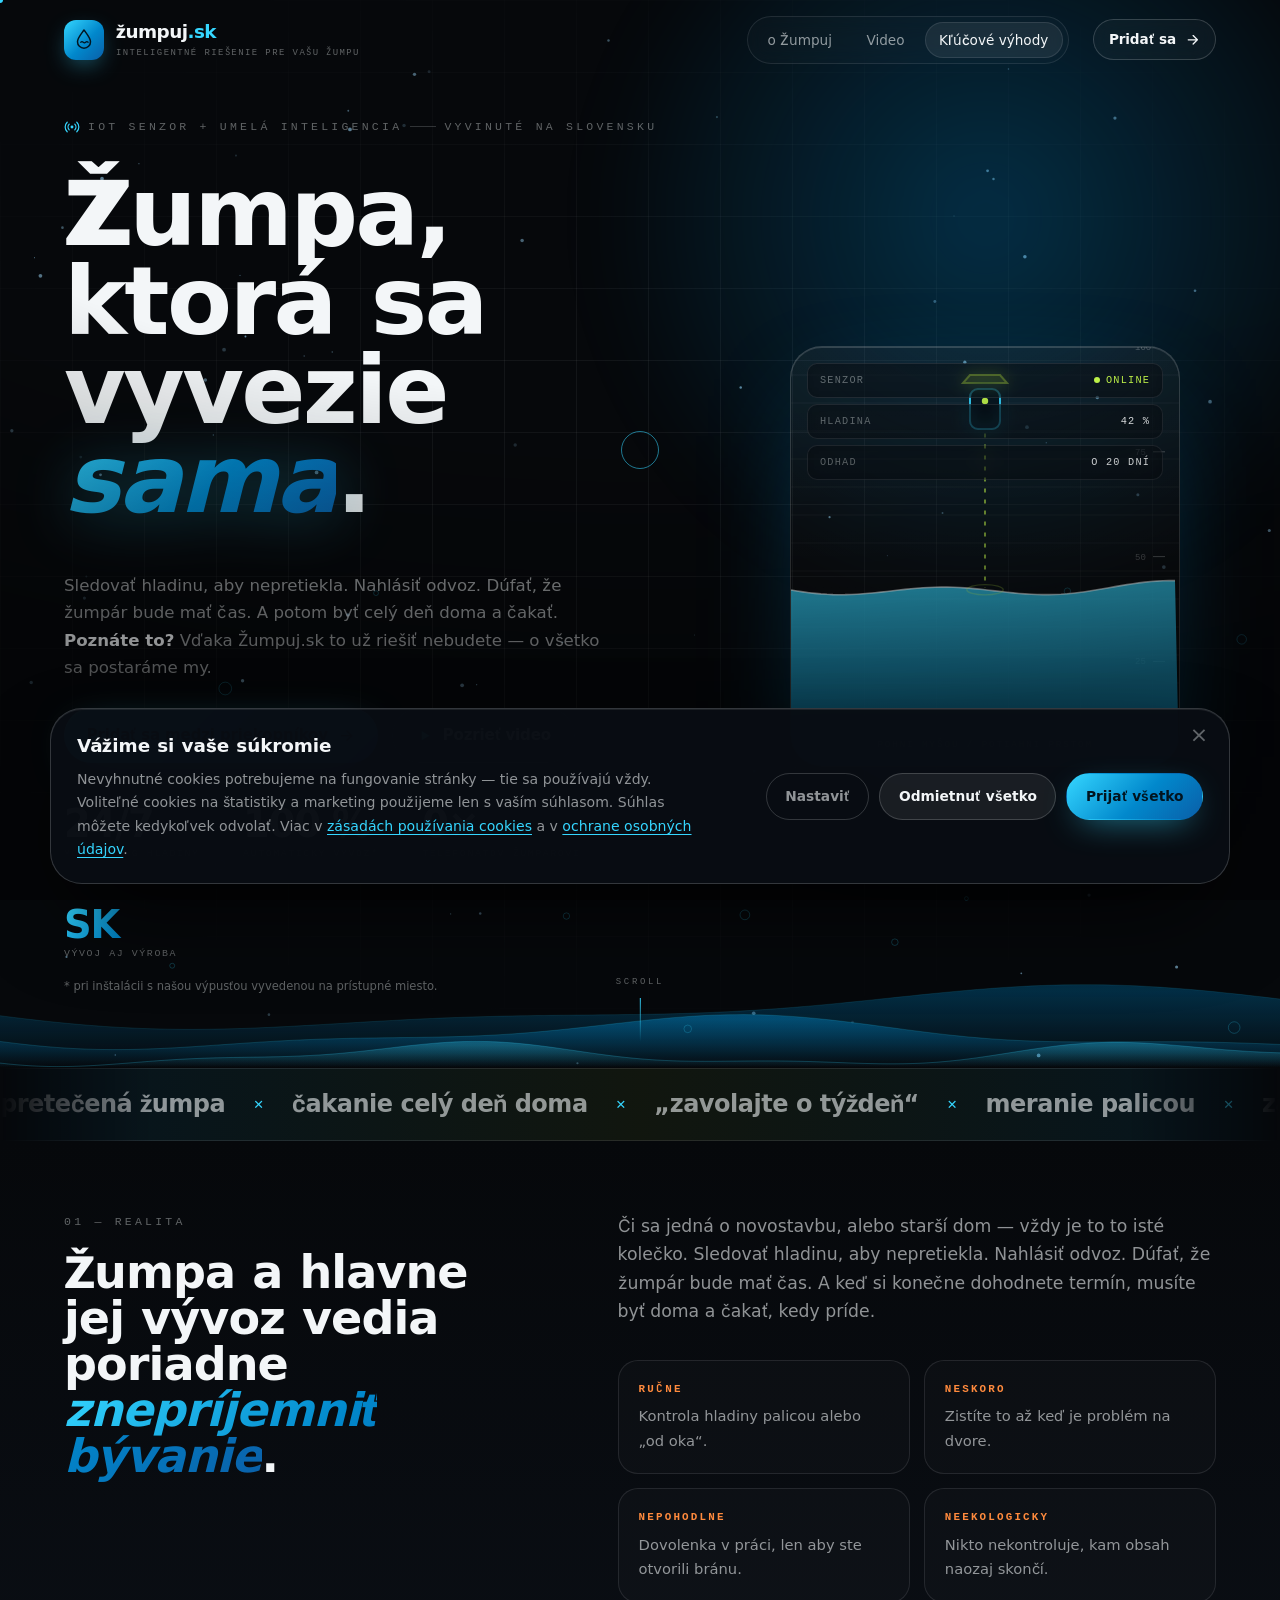
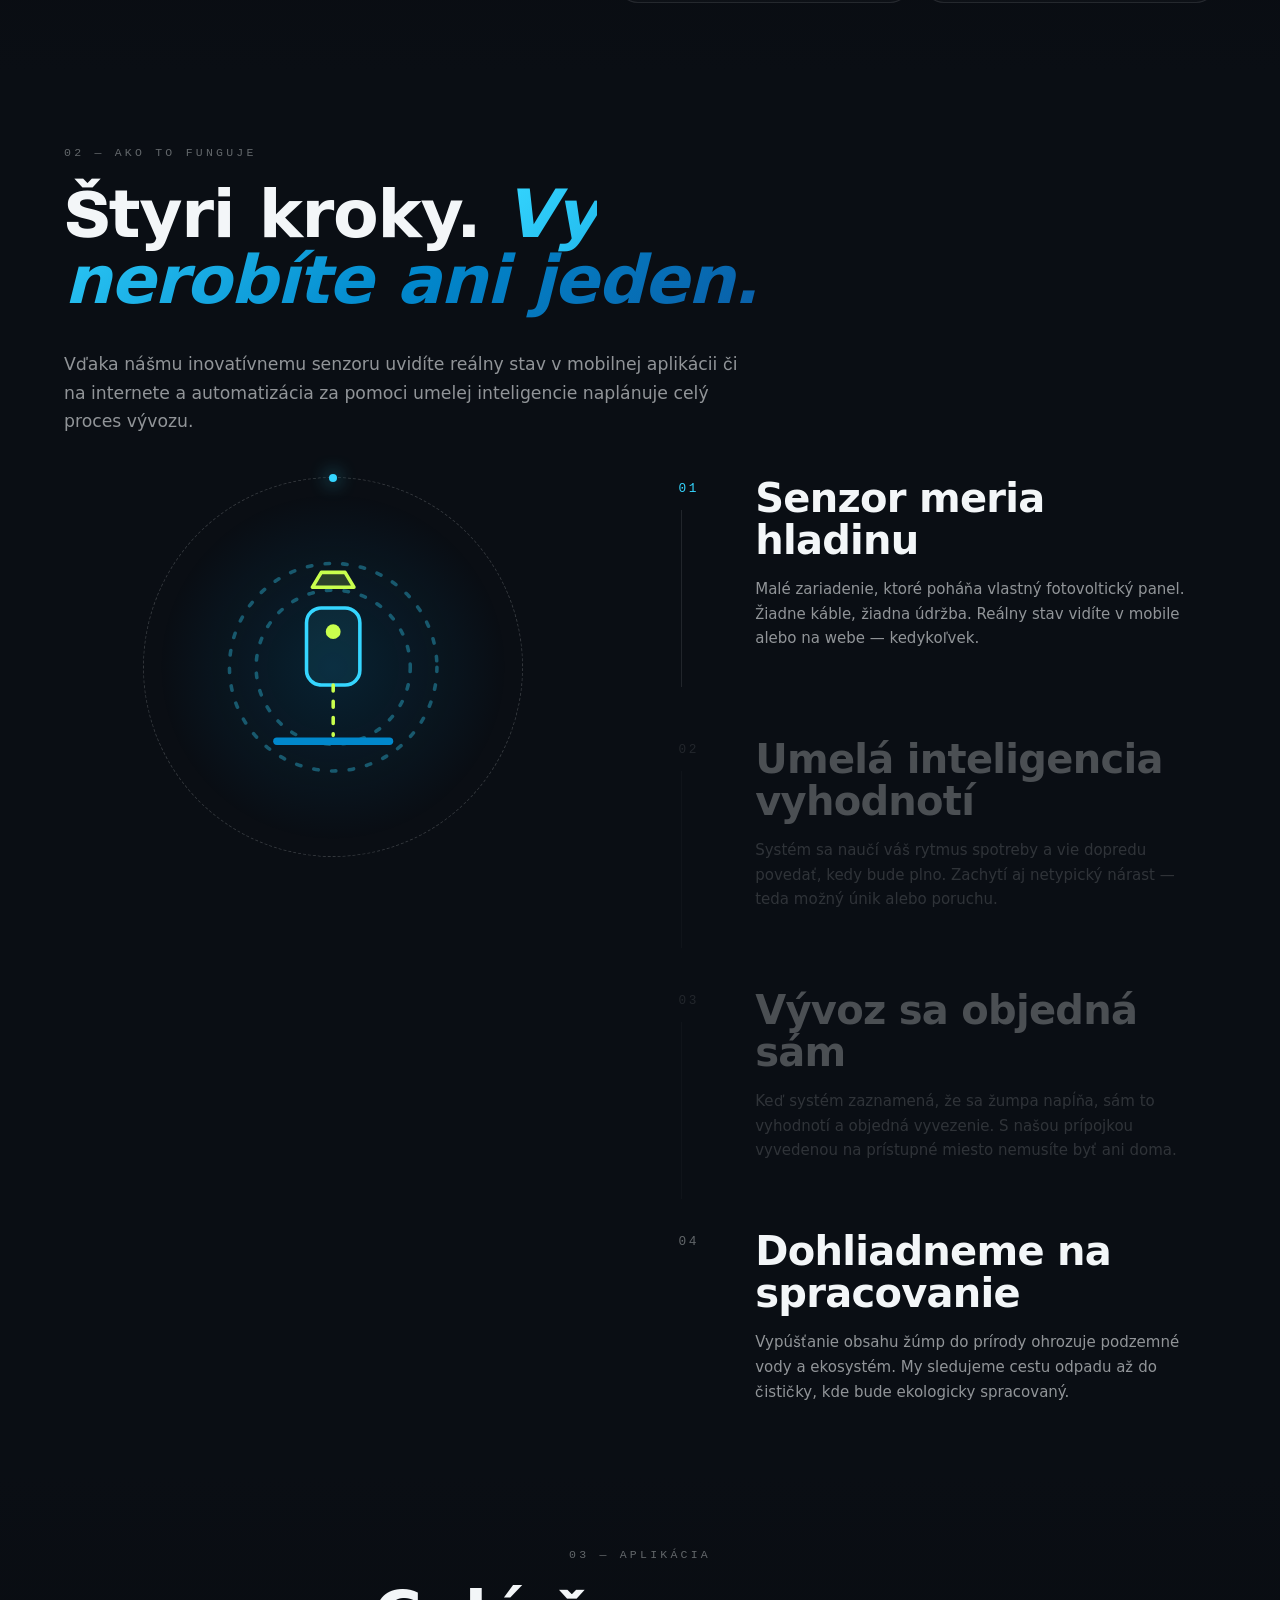
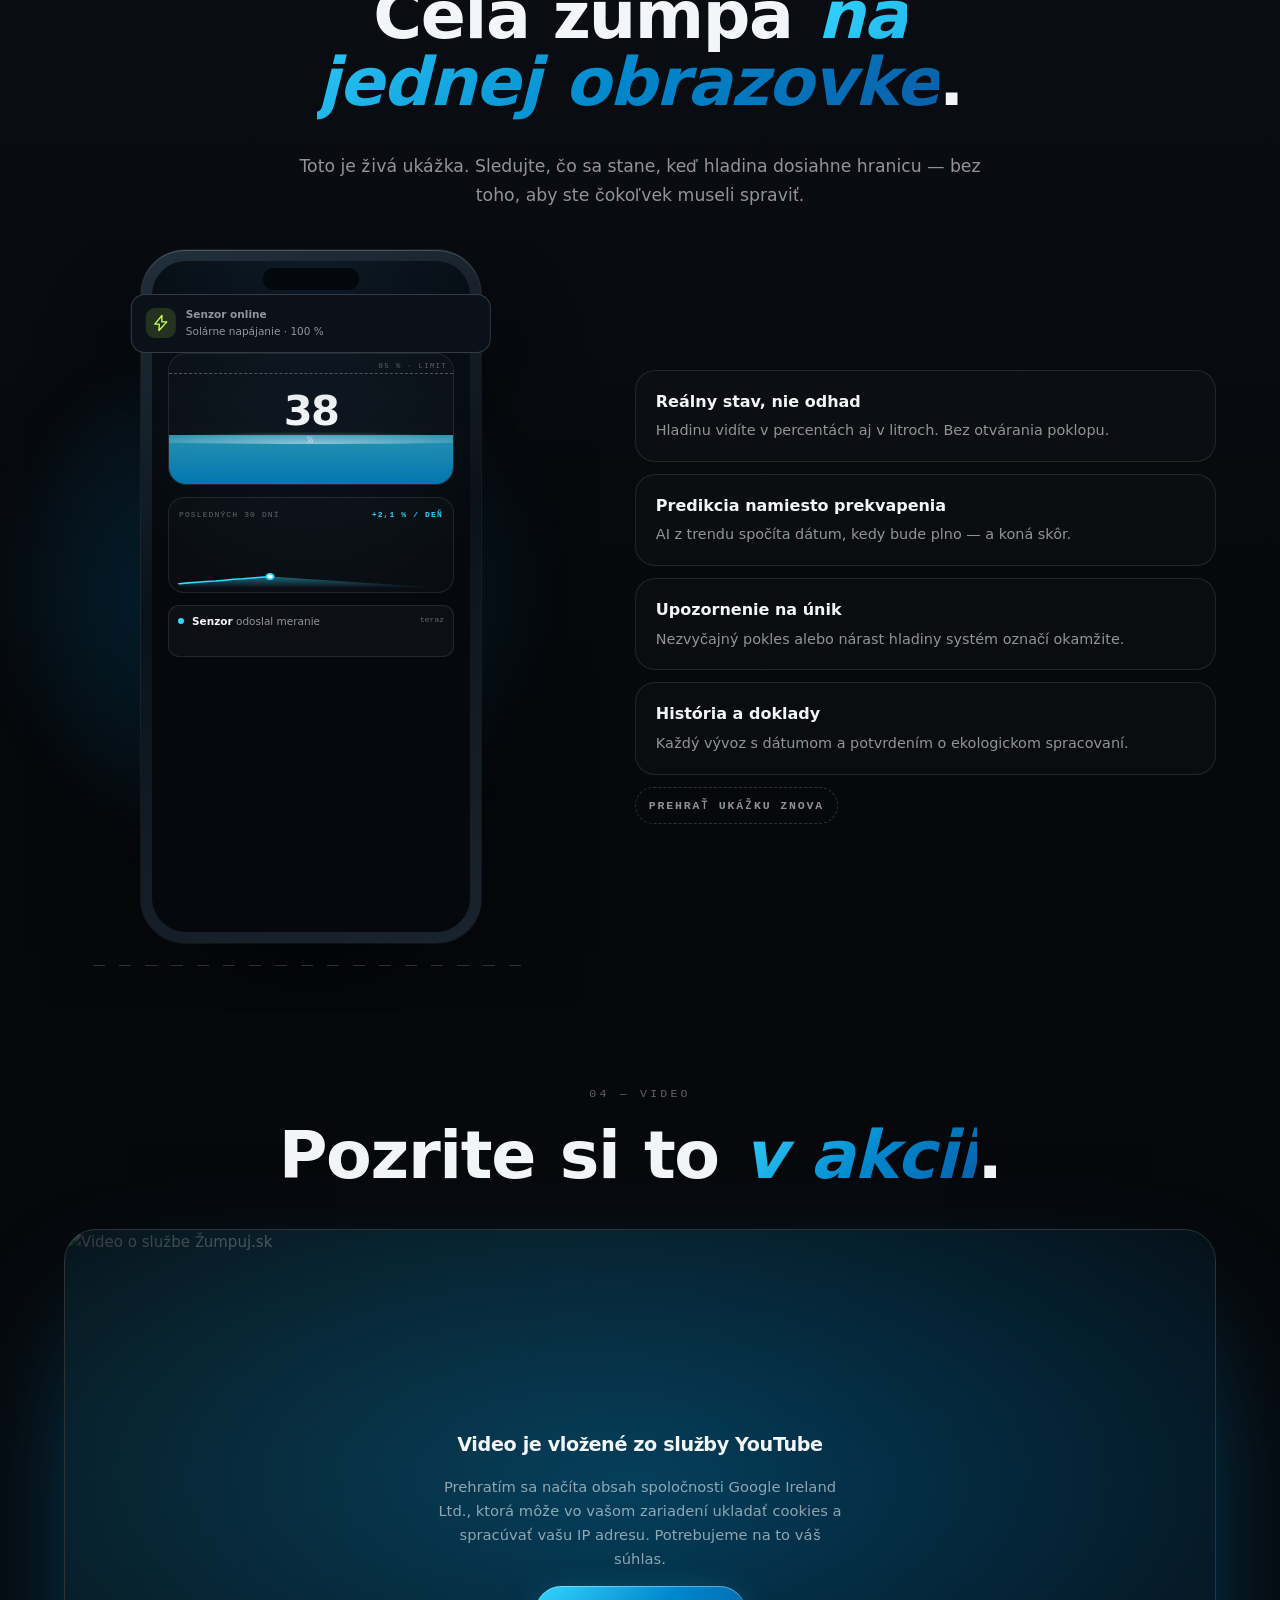
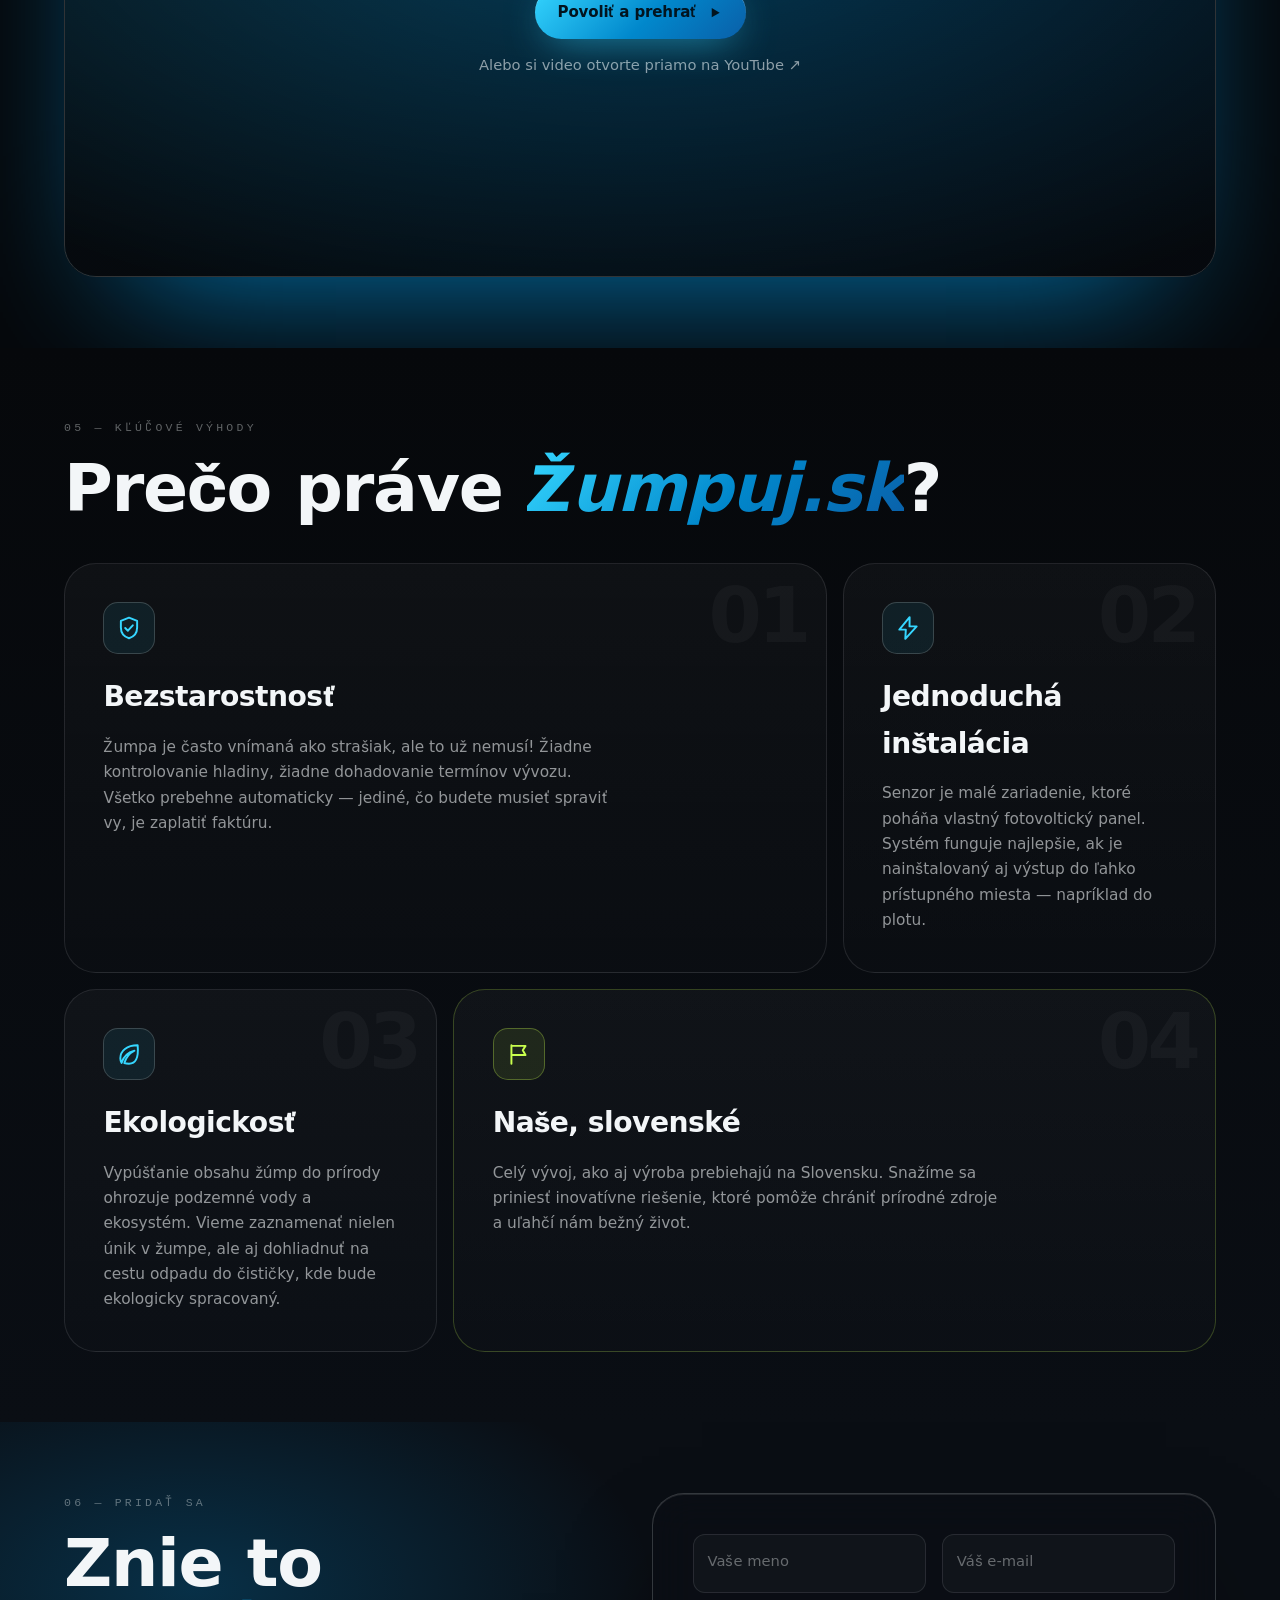
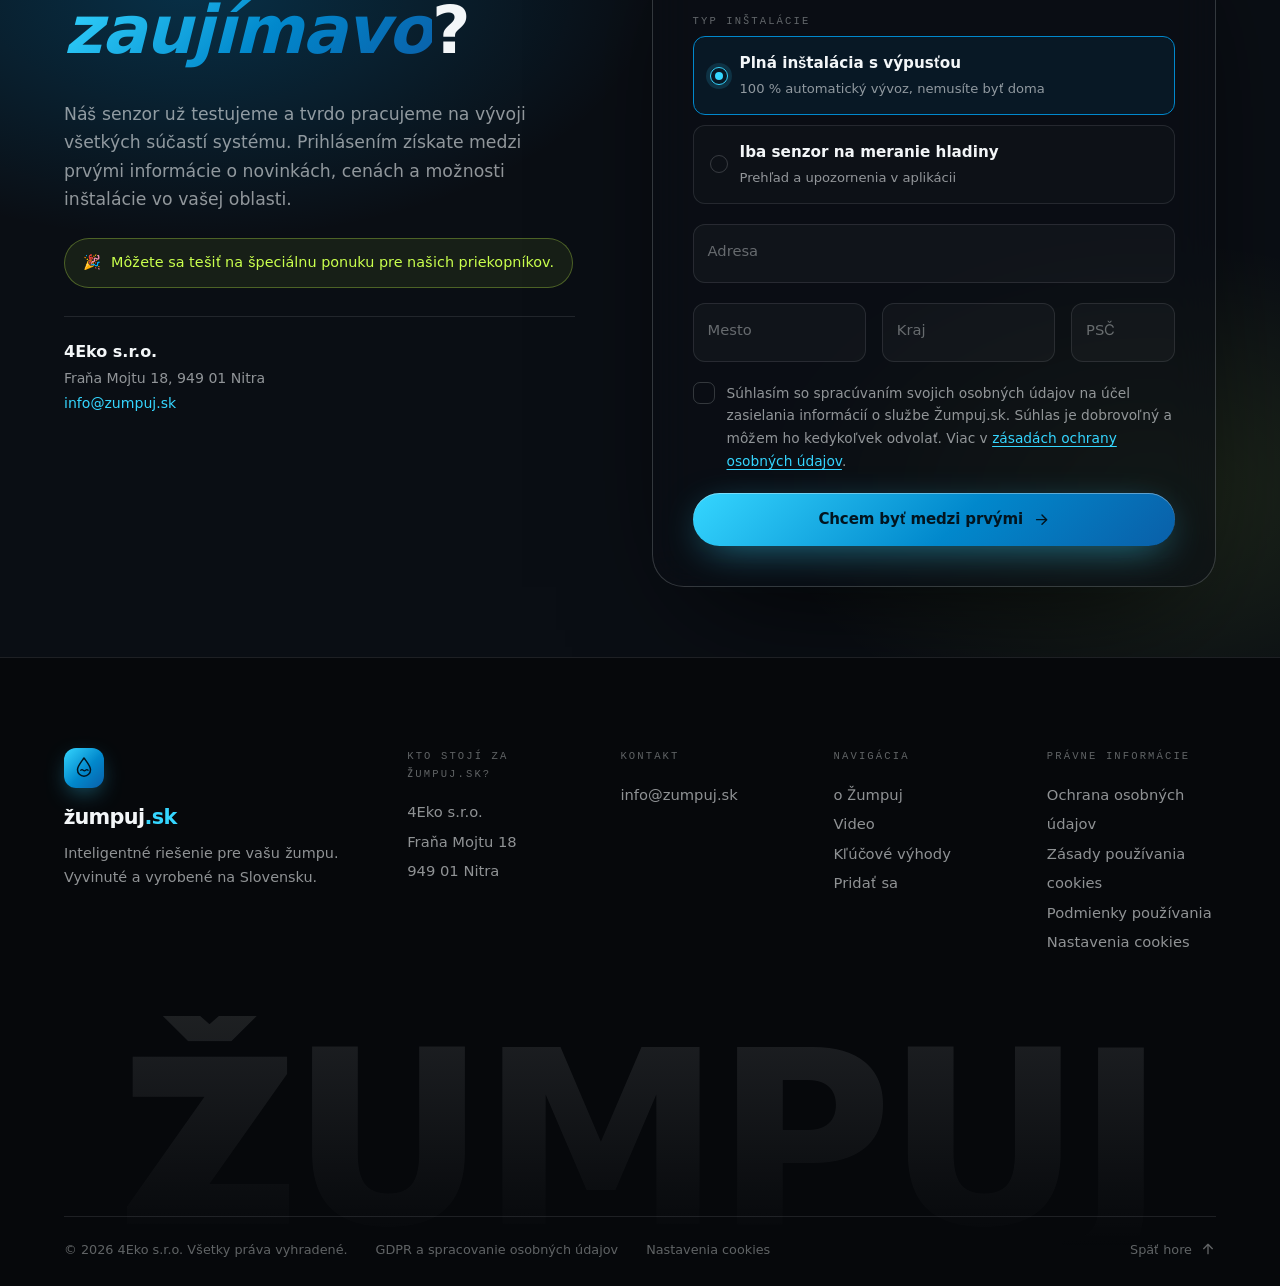
==== commit 58a449a0: "Add files via upload" ====
--- a/index.html
+++ b/index.html
@@ -22,9 +22,9 @@
      nekomunikuje so žiadnou treťou stranou (ani s Google Fonts). -->
 <link rel="preload" href="assets/fonts/archivo-latin.woff2" as="font" type="font/woff2" crossorigin>
 <link rel="preload" href="assets/fonts/inter-latin.woff2" as="font" type="font/woff2" crossorigin>
-<link rel="stylesheet" href="assets/css/fonts.css">
-
-<link rel="stylesheet" href="assets/css/style.css">
+<link rel="stylesheet" href="assets/css/fonts.css?v=3">
+
+<link rel="stylesheet" href="assets/css/style.css?v=3">
 
 <script type="application/ld+json">
 {
@@ -645,9 +645,9 @@
   </div>
 </footer>
 
-<script src="assets/js/cookies.js" defer></script>
-<script src="assets/js/hero-canvas.js" defer></script>
-<script src="assets/js/dashboard.js" defer></script>
-<script src="assets/js/main.js" defer></script>
+<script src="assets/js/cookies.js?v=3" defer></script>
+<script src="assets/js/hero-canvas.js?v=3" defer></script>
+<script src="assets/js/dashboard.js?v=3" defer></script>
+<script src="assets/js/main.js?v=3" defer></script>
 </body>
 </html>
--- a/assets/css/style.css
+++ b/assets/css/style.css
@@ -38,7 +38,9 @@
   /* rytmus */
   --wrap: 1280px;
   --gut: clamp(20px, 5vw, 64px);
-  --sec: clamp(88px, 12vw, 180px);
+  --sec: clamp(56px, 5.5vw, 92px);    /* JEDINÝ zdroj vertikálneho rytmu sekcií.
+                                         Nepridávaj sekciám vlastný padding-block –
+                                         medzery prestanú byť rovnaké. */
   --r-s: 12px;
   --r-m: 20px;
   --r-l: 32px;
@@ -123,7 +125,7 @@
 .eyebrow__ico{ width:16px; height:16px; color:var(--brand-bright); flex:none; }
 .eyebrow__sep{ width:26px; height:1px; background:var(--line-2); }
 
-.section__head{ max-width:920px; margin-bottom:clamp(40px,6vw,80px); }
+.section__head{ max-width:920px; margin-bottom:clamp(26px,3.2vw,44px); }
 .section__head--center{ margin-inline:auto; text-align:center; }
 .section__head--center .eyebrow{ justify-content:center; }
 .section__head--center .lead{ margin-inline:auto; }
@@ -273,6 +275,7 @@
 .brand__text em{
   font-style:normal; font-family:var(--font-mono);
   font-size:.56rem; letter-spacing:.16em; text-transform:uppercase; color:var(--muted-2);
+  margin-top:6px;   /* podnadpis lepí na názov – trochu ho odsadíme */
 }
 
 .nav{ position:relative; display:flex; gap:6px; padding:5px; border-radius:100px; border:1px solid var(--line); background:rgba(255,255,255,.02); backdrop-filter:blur(10px); }
@@ -448,7 +451,13 @@
 
 /* -------------------------------------------------------------- 07 PROBLEM */
 .problem{ background:linear-gradient(180deg,var(--bg) 0%,var(--bg-2) 100%); }
-.split{ display:grid; grid-template-columns:minmax(0,.9fr) minmax(0,1.1fr); gap:clamp(28px,5vw,72px); }
+.split{ display:grid; grid-template-columns:minmax(0,.9fr) minmax(0,1.1fr); gap:clamp(28px,5vw,72px); align-items:start; }
+/* nadpis v úzkom stĺpci — plná veľkosť .h2 by sa lámala do šiestich riadkov
+   a stĺpce by boli výškovo neúmerné */
+.split__l .h2{ font-size:clamp(1.9rem,3.6vw,3.05rem); }
+/* v ľavom stĺpci za nadpisom už nič nenasleduje – spodný okraj by len
+   nafúkol medzeru pred ďalšou sekciou a rozbil rovnomerný rytmus */
+.split__l .h2{ margin-bottom:0; }
 .pain{ display:grid; grid-template-columns:repeat(2,minmax(0,1fr)); gap:14px; margin-top:34px; }
 .pain__item{
   padding:20px; border-radius:var(--r-m);
@@ -465,7 +474,7 @@
 .story__stage{ position:relative; }
 .story__layout{ display:grid; grid-template-columns:minmax(0,1fr) minmax(0,1fr); gap:clamp(30px,6vw,90px); align-items:start; }
 
-.story__visual{ position:sticky; top:calc(50vh - 190px); }
+.story__visual{ position:sticky; top:calc(50vh - 190px); align-self:start; }
 .story__viz{
   position:relative; aspect-ratio:1; width:min(100%,380px); margin-inline:auto;
   display:grid; place-items:center;
@@ -521,7 +530,7 @@
 .e-drops{ stroke:var(--brand-bright); stroke-dasharray:5 7; animation:beam 1.4s linear infinite; }
 .e-ground{ stroke:var(--line-2); stroke-width:2; }
 
-.story__steps{ display:grid; gap:clamp(60px,14vh,160px); padding-block:8vh 24vh; }
+.story__steps{ display:grid; gap:clamp(56px,6vw,104px); padding-block:0; }
 .step{
   position:relative; padding-left:clamp(52px,6vw,84px);
   opacity:.28; transform:translateY(10px);
@@ -909,9 +918,15 @@
   .hero{ min-height:0; }
   .tank{ width:min(100%,340px); }
   .story__layout{ grid-template-columns:1fr; }
-  .story__visual{ position:sticky; top:84px; }
-  .story__viz{ width:min(60%,260px); }
-  .story__steps{ padding-block:4vh 12vh; gap:clamp(48px,10vh,90px); }
+  /* Pri jednom stĺpci sa lepkavý vizuál pripne pod hlavičku a text krokov mu
+     podlieza — animovaná scéna potom prechádza cez písmo. V jednostĺpcovom
+     rozložení preto sticky vypíname a ilustrácia zostáva nad krokmi. */
+  .story__visual{ position:static; top:auto; margin-bottom:clamp(24px,4vw,40px); }
+  .story__viz{ width:min(58%,230px); }
+  .story__steps{ padding-block:0; gap:clamp(48px,7vw,80px); }
+  /* keď vizuál nesleduje čítanie, stlmené kroky by boli len horšie čitateľné */
+  .step{ opacity:1; transform:none; }
+  .step__num{ color:var(--brand-bright); }
   .app__stage{ grid-template-columns:1fr; }
   .split{ grid-template-columns:1fr; }
   .signup__grid{ grid-template-columns:1fr; }
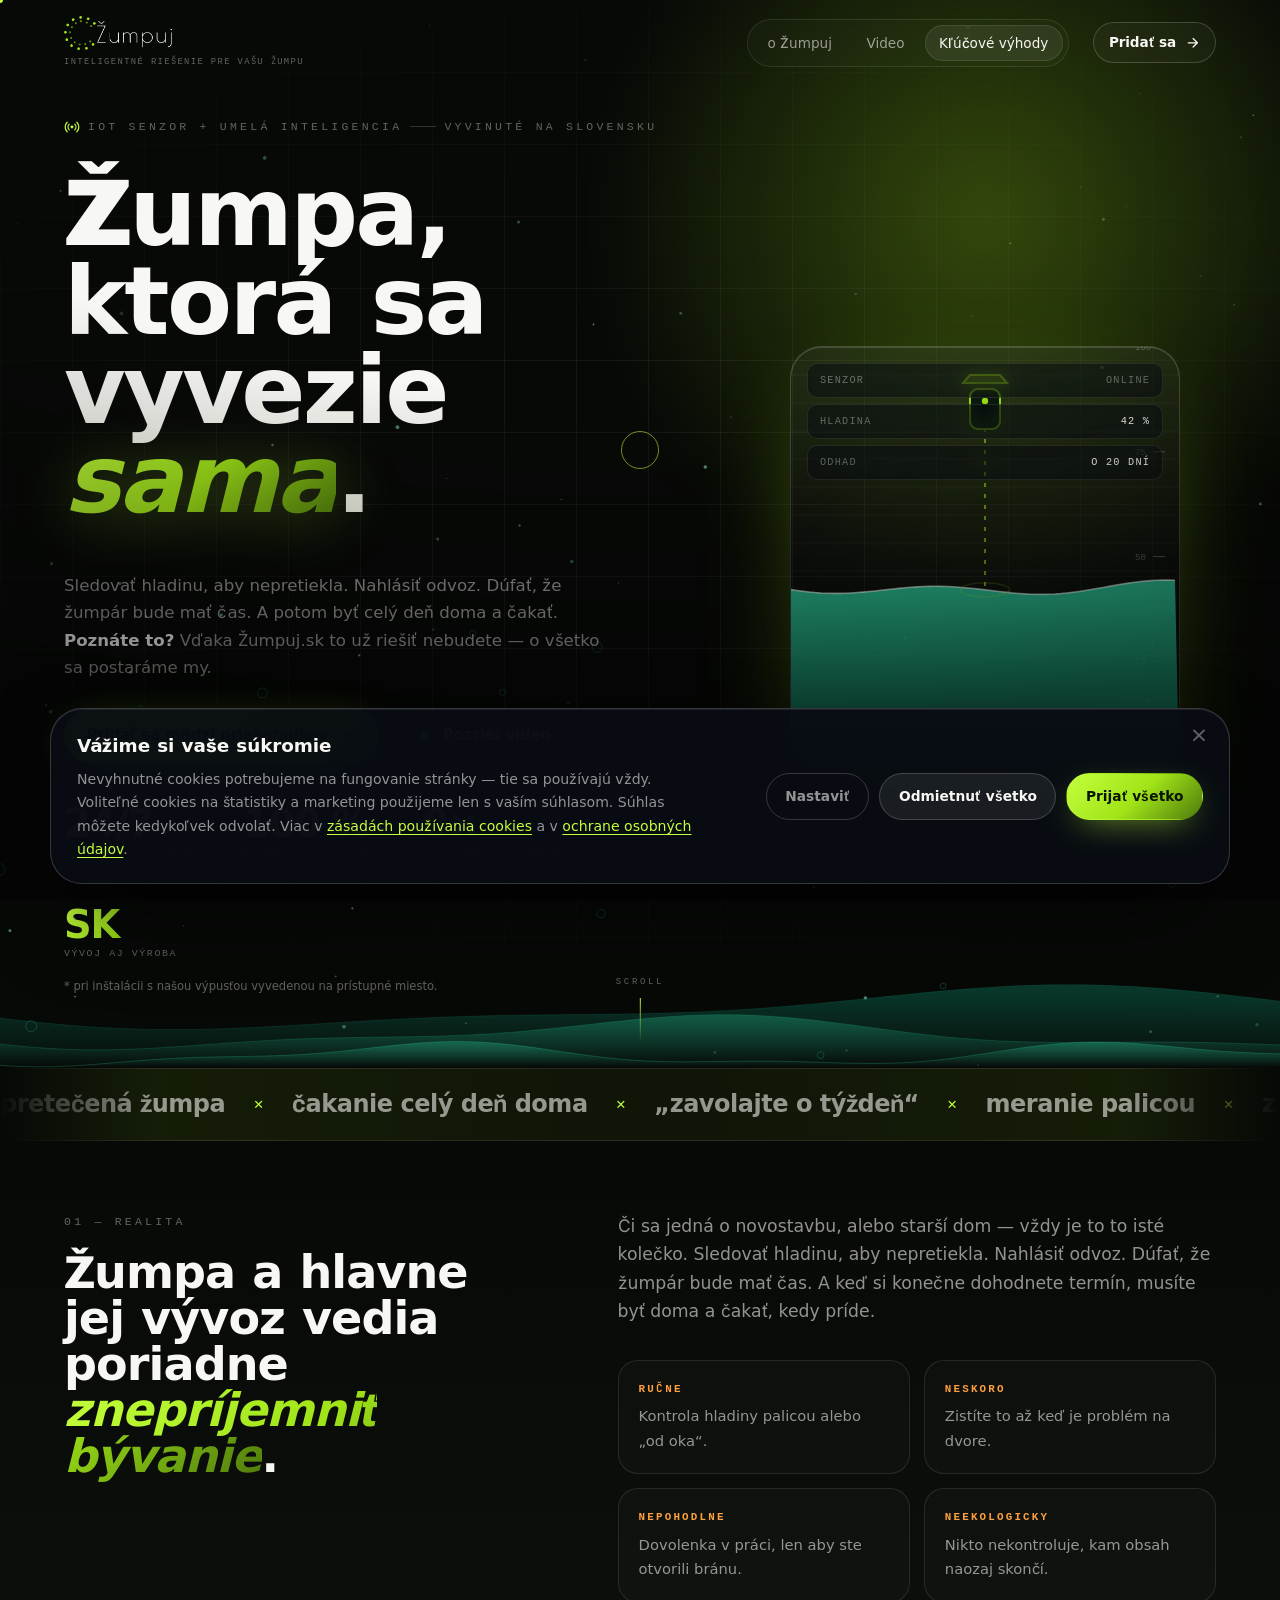
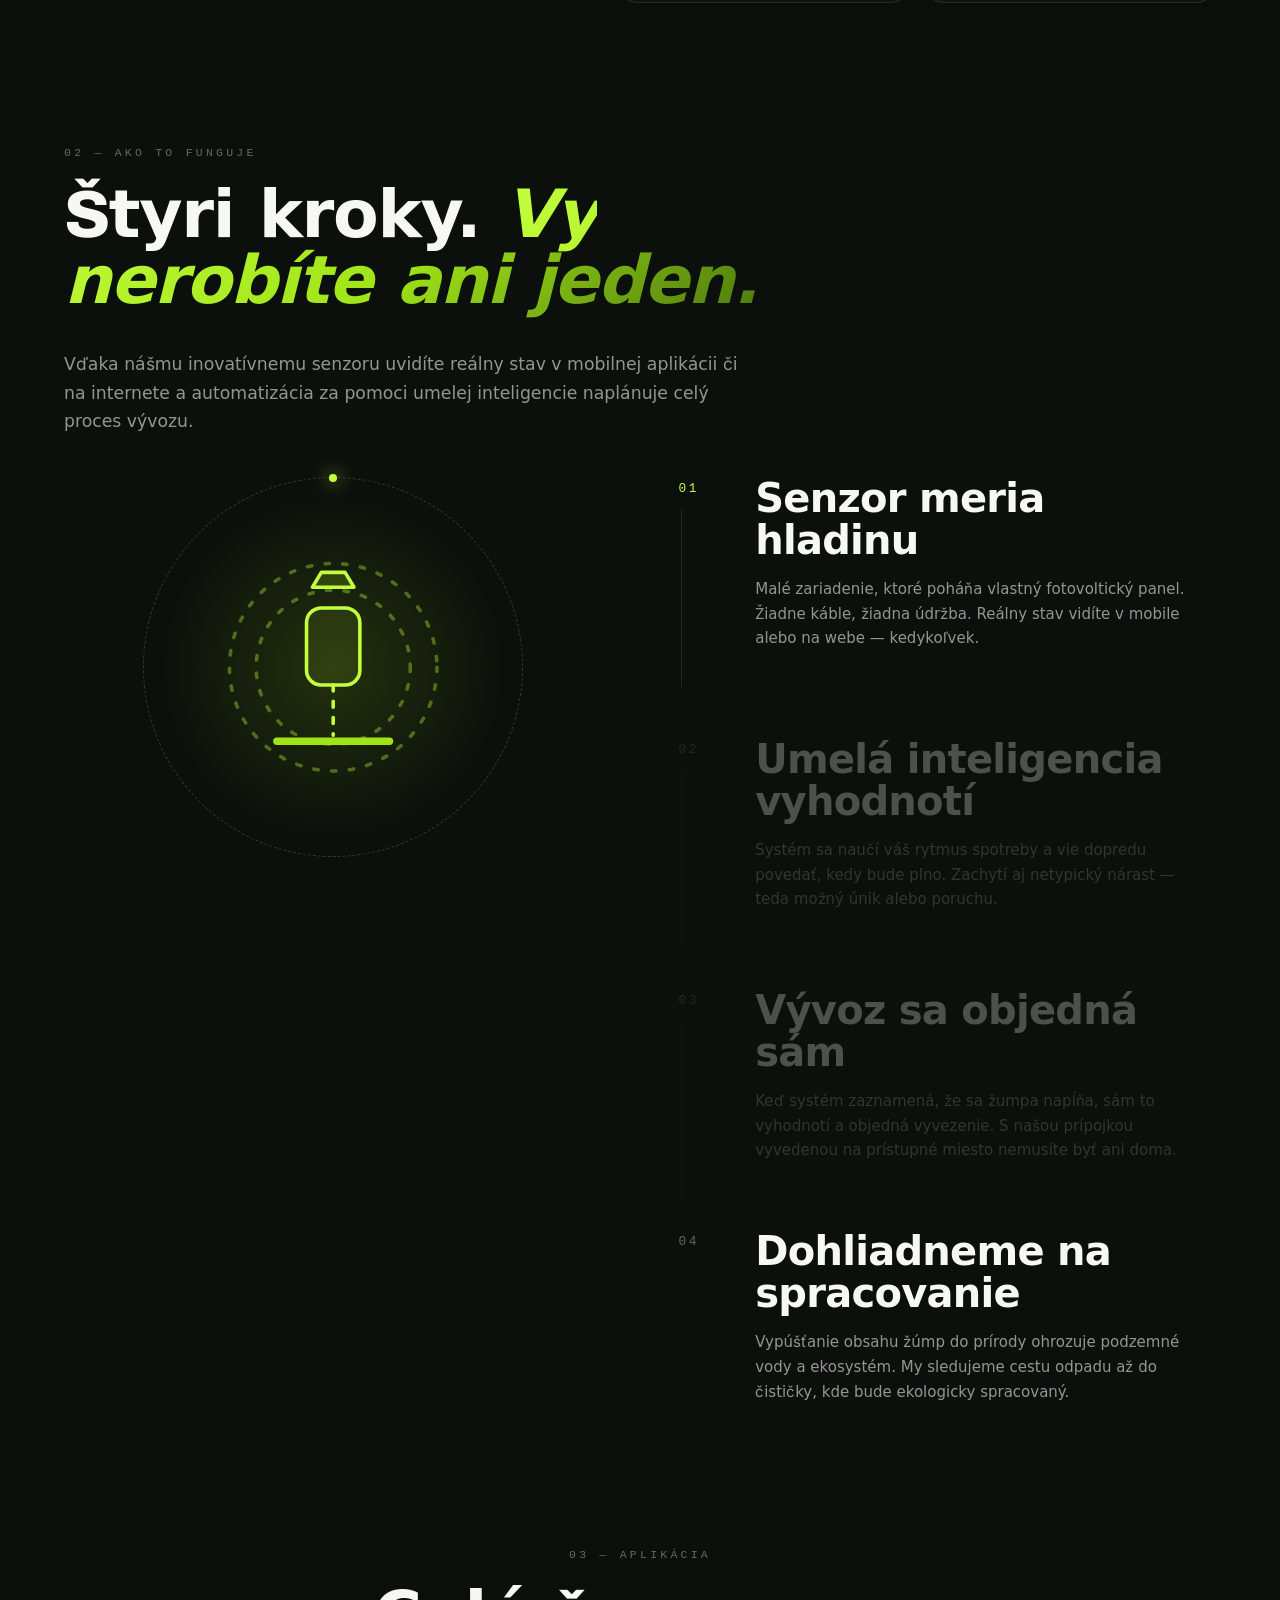
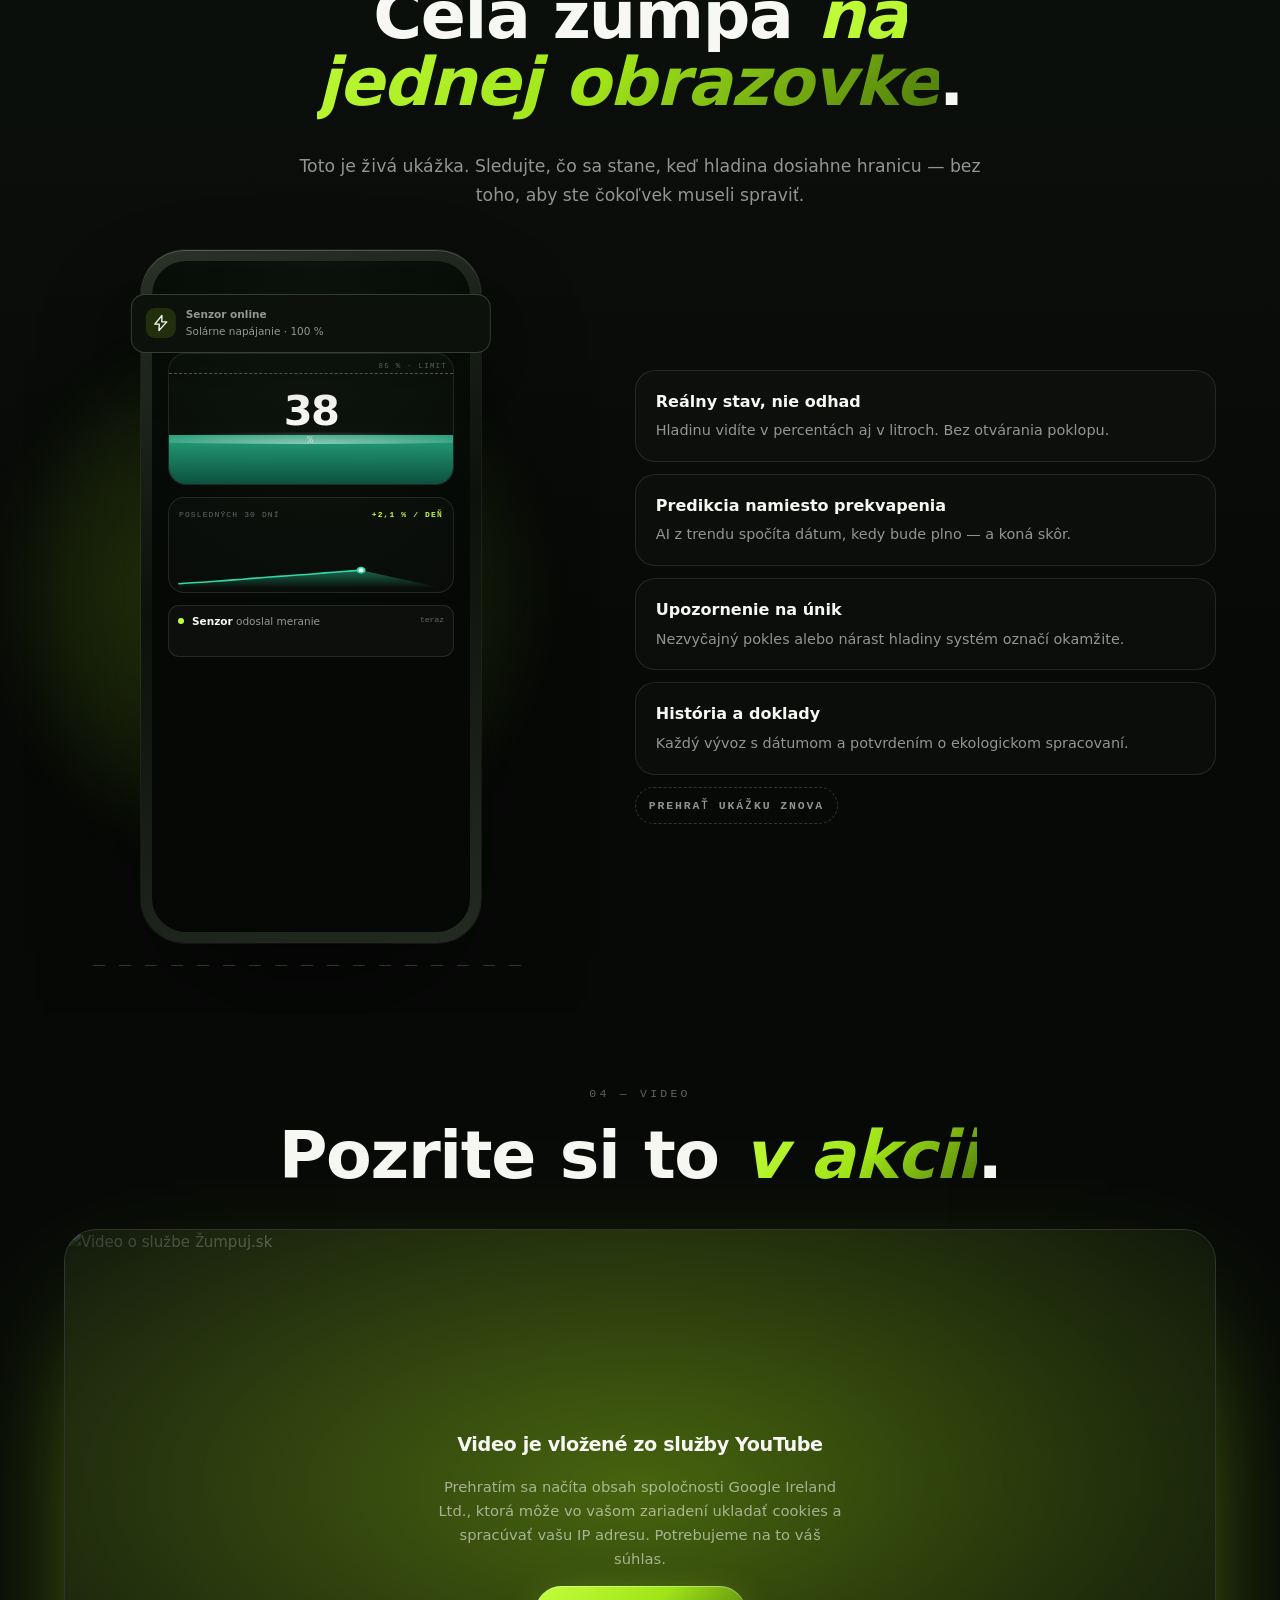
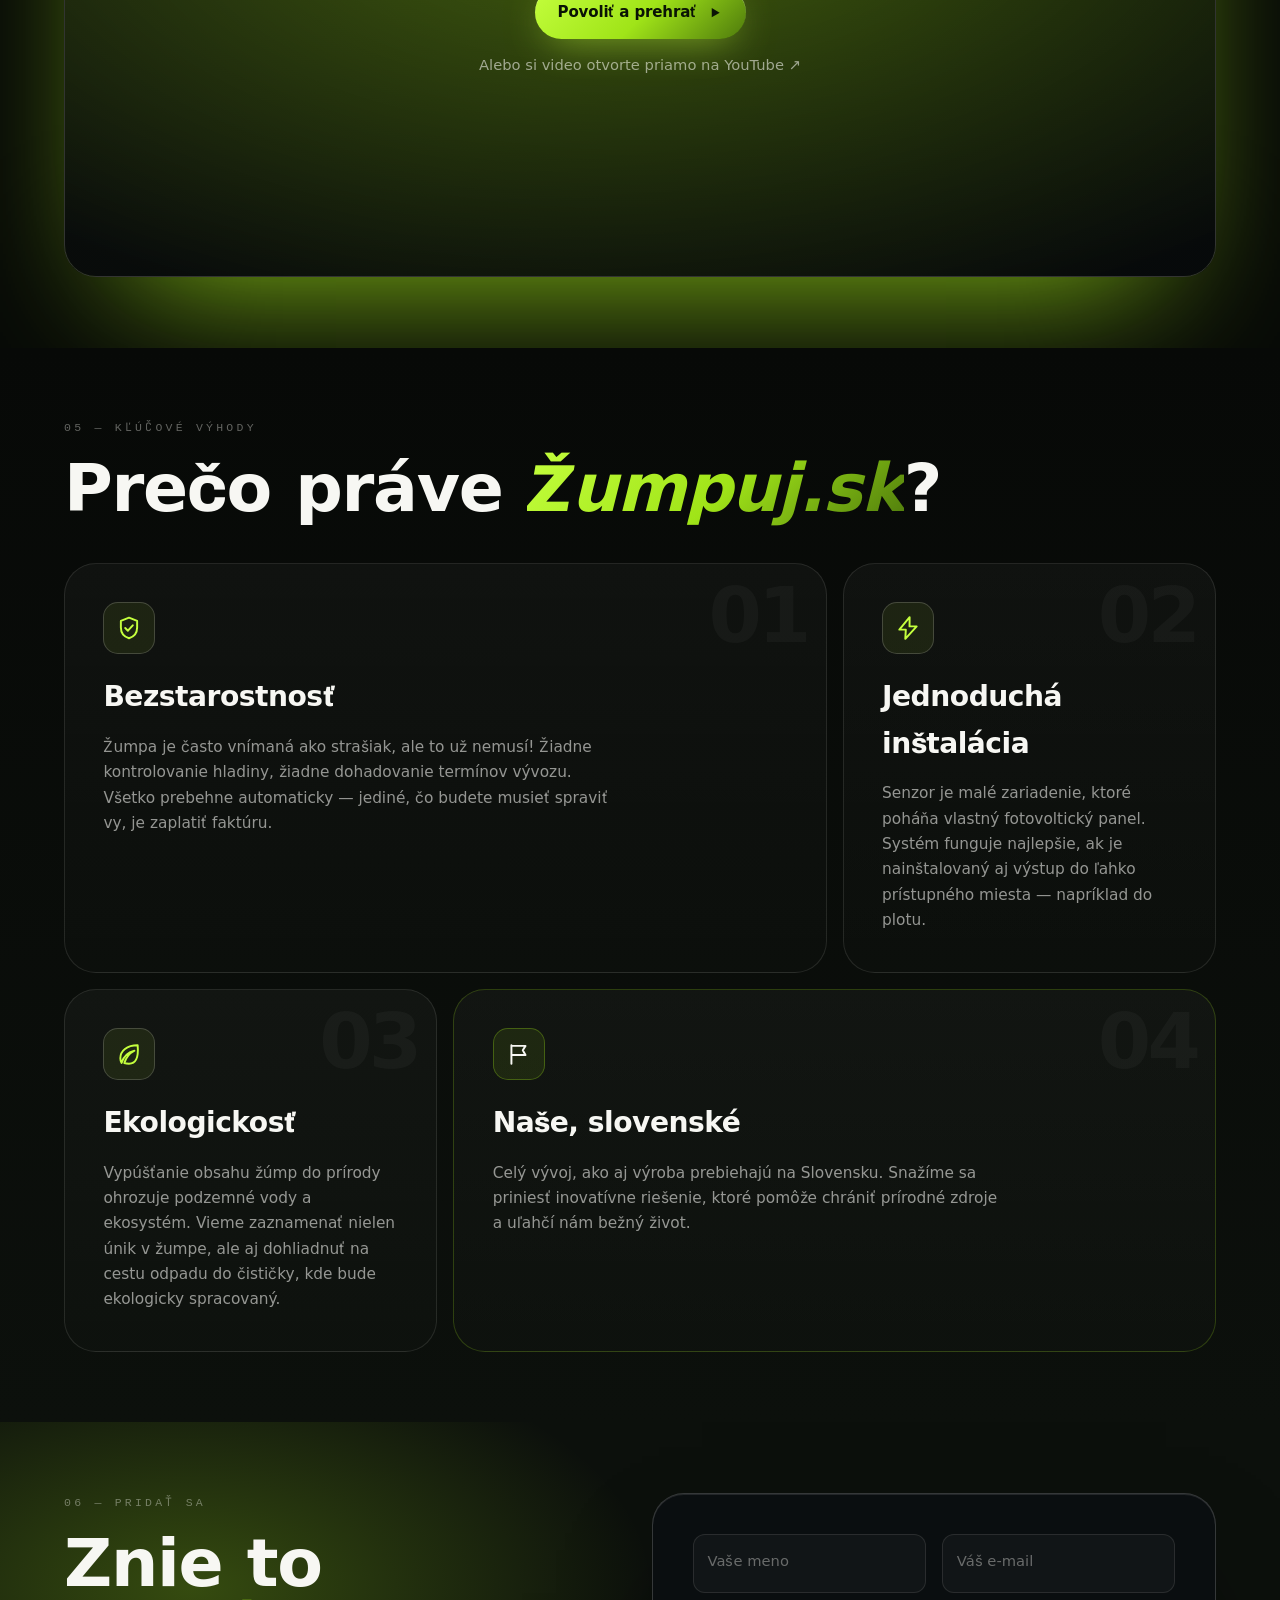
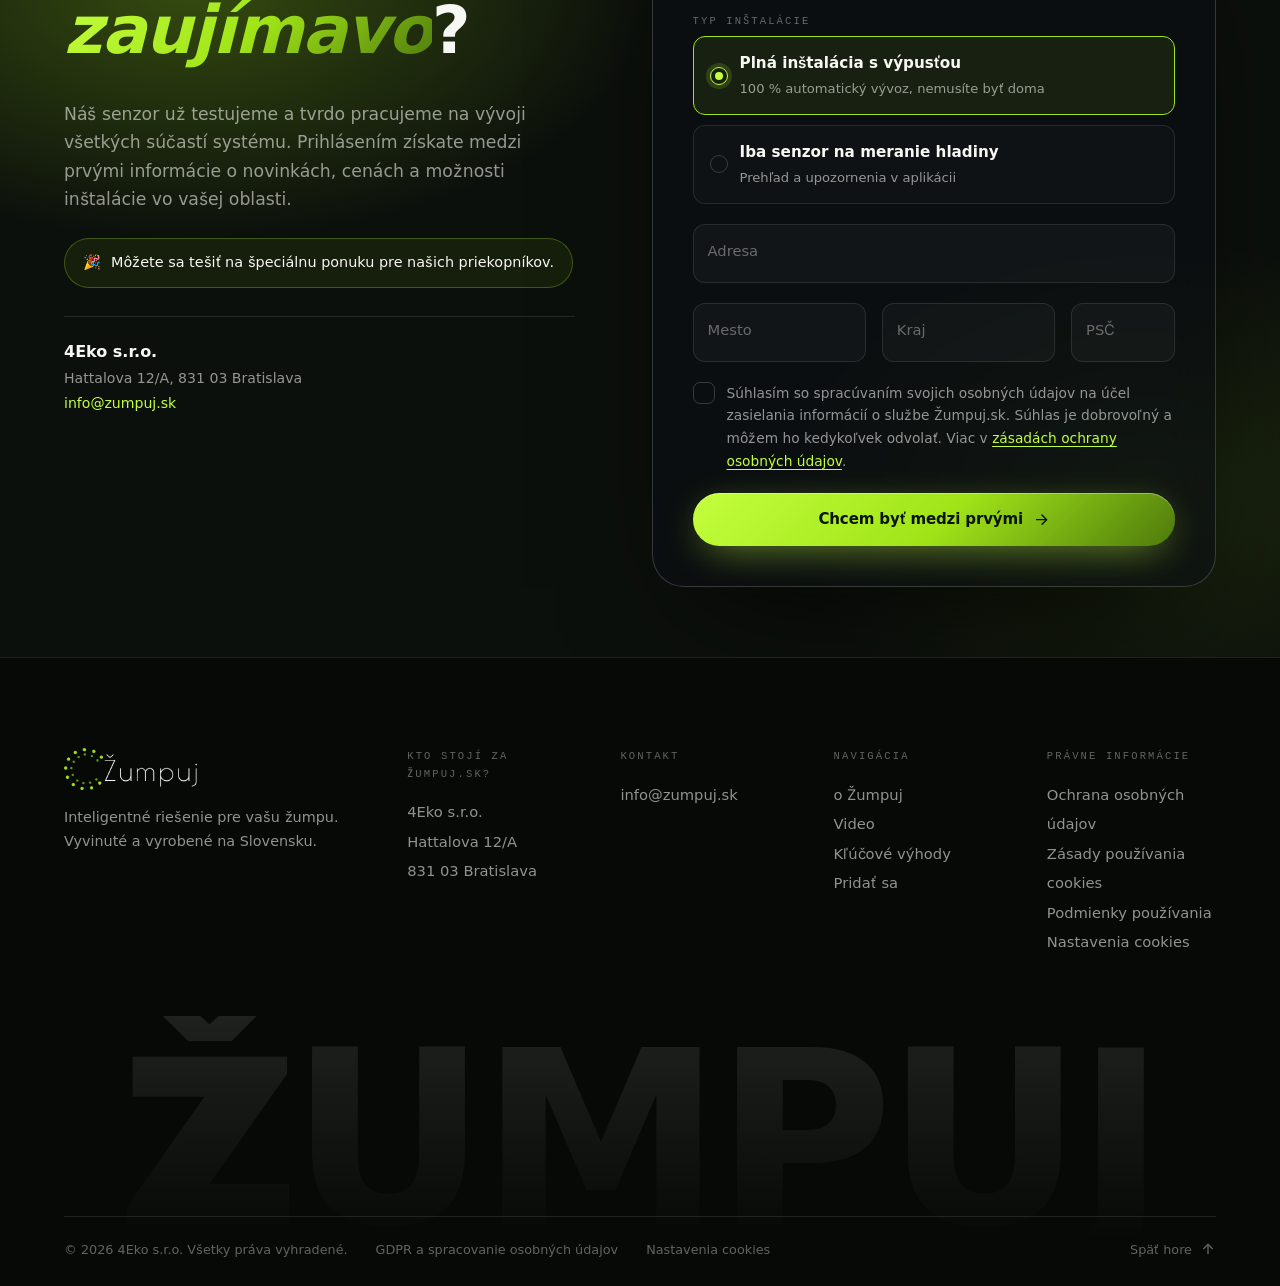
==== commit 57fb5a0b: "Add files via upload" ====
--- a/index.html
+++ b/index.html
@@ -5,7 +5,7 @@
 <meta name="viewport" content="width=device-width, initial-scale=1, viewport-fit=cover">
 <title>Žumpuj.sk — žumpa, ktorá sa vyvezie sama</title>
 <meta name="description" content="Inteligentný solárny senzor + umelá inteligencia. Sledujeme hladinu vo vašej žumpe, sami objednáme vývoz a dohliadneme na ekologické spracovanie. Vyvinuté a vyrobené na Slovensku.">
-<meta name="theme-color" content="#06080B">
+<meta name="theme-color" content="#070907">
 
 <meta property="og:type" content="website">
 <meta property="og:locale" content="sk_SK">
@@ -17,6 +17,8 @@
 <link rel="canonical" href="https://zumpuj.sk/">
 
 <link rel="icon" href="assets/img/favicon.svg" type="image/svg+xml">
+<link rel="icon" href="assets/img/favicon-32.png" sizes="32x32" type="image/png">
+<link rel="apple-touch-icon" href="assets/img/favicon-180.png">
 
 <!-- Písma hostujeme lokálne — stránka tak pred udelením súhlasu
      nekomunikuje so žiadnou treťou stranou (ani s Google Fonts). -->
@@ -36,9 +38,9 @@
   "email": "info@zumpuj.sk",
   "address": {
     "@type": "PostalAddress",
-    "streetAddress": "Fraňa Mojtu 18",
-    "postalCode": "949 01",
-    "addressLocality": "Nitra",
+    "streetAddress": "Hattalova 12/A",
+    "postalCode": "831 03",
+    "addressLocality": "Bratislava",
     "addressCountry": "SK"
   },
   "description": "Inteligentné riešenie pre vašu žumpu — senzor hladiny a automatizované objednanie vývozu."
@@ -52,7 +54,7 @@
 <div class="preloader" id="preloader" aria-hidden="true">
   <div class="preloader__inner">
     <div class="preloader__mark">
-      <svg viewBox="0 0 48 48" aria-hidden="true"><use href="#i-drop"></use></svg>
+      <img src="assets/img/logo-mark.svg" alt="" width="52" height="52">
     </div>
     <div class="preloader__label" data-scramble="ŽUMPUJ.SK">ŽUMPUJ.SK</div>
     <div class="preloader__bar"><i></i></div>
@@ -106,11 +108,8 @@
 <!-- ============ HEADER ============ -->
 <header class="header" id="header">
   <a class="brand" href="#top" data-cursor="Domov">
-    <span class="brand__mark"><svg viewBox="0 0 48 48"><use href="#i-drop"></use></svg></span>
-    <span class="brand__text">
-      <b>žumpuj<i>.sk</i></b>
-      <em>inteligentné riešenie pre vašu žumpu</em>
-    </span>
+    <img class="brand__logo" src="assets/img/logo.png" alt="Žumpuj" width="802" height="253" fetchpriority="high">
+    <em class="brand__tag">inteligentné riešenie pre vašu žumpu</em>
   </a>
 
   <nav class="nav" aria-label="Hlavná navigácia">
@@ -141,7 +140,7 @@
     <a href="#pridat-sa"style="--i:4"><span class="menu__num">05</span><span class="menu__txt">Pridať sa</span></a>
   </nav>
   <div class="menu__foot">
-    <span>4Eko s.r.o. · Nitra</span>
+    <span>4Eko s.r.o. · Bratislava</span>
     <a href="mailto:info@zumpuj.sk">info@zumpuj.sk</a>
   </div>
 </div>
@@ -356,7 +355,7 @@
               <div class="ui__top">
                 <div>
                   <p class="ui__hi">Dobrý deň 👋</p>
-                  <p class="ui__addr">Domov · Nitra</p>
+                  <p class="ui__addr">Domov · rodinný dom</p>
                 </div>
                 <span class="ui__live"><i></i>live</span>
               </div>
@@ -374,8 +373,8 @@
                 <svg viewBox="0 0 260 80" preserveAspectRatio="none">
                   <defs>
                     <linearGradient id="gArea" x1="0" y1="0" x2="0" y2="1">
-                      <stop offset="0%" stop-color="var(--brand-bright)" stop-opacity=".45"/>
-                      <stop offset="100%" stop-color="var(--brand-bright)" stop-opacity="0"/>
+                      <stop offset="0%" stop-color="var(--aqua)" stop-opacity=".45"/>
+                      <stop offset="100%" stop-color="var(--aqua)" stop-opacity="0"/>
                     </linearGradient>
                   </defs>
                   <path id="chartArea" class="chart__area" d=""/>
@@ -513,7 +512,7 @@
         <p class="signup__gift reveal"><span>🎉</span> Môžete sa tešiť na špeciálnu ponuku pre našich priekopníkov.</p>
         <div class="signup__trust reveal">
           <b>4Eko s.r.o.</b>
-          <span>Fraňa Mojtu 18, 949 01 Nitra</span>
+          <span>Hattalova 12/A, 831 03 Bratislava</span>
           <a href="mailto:info@zumpuj.sk">info@zumpuj.sk</a>
         </div>
       </div>
@@ -602,13 +601,12 @@
   <div class="wrap">
     <div class="footer__top">
       <div class="footer__brand">
-        <span class="brand__mark"><svg viewBox="0 0 48 48"><use href="#i-drop"></use></svg></span>
-        <b>žumpuj<i>.sk</i></b>
+        <img class="footer__logo" src="assets/img/logo.png" alt="Žumpuj" width="802" height="253" loading="lazy">
         <p>Inteligentné riešenie pre vašu žumpu. Vyvinuté a vyrobené na Slovensku.</p>
       </div>
       <div class="footer__col">
         <h4>Kto stojí za Žumpuj.sk?</h4>
-        <p>4Eko s.r.o.<br>Fraňa Mojtu 18<br>949 01 Nitra</p>
+        <p>4Eko s.r.o.<br>Hattalova 12/A<br>831 03 Bratislava</p>
       </div>
       <div class="footer__col">
         <h4>Kontakt</h4>
--- a/assets/css/style.css
+++ b/assets/css/style.css
@@ -12,23 +12,28 @@
 
 /* ---------------------------------------------------------------- 01 TOKENS */
 :root{
-  /* farby */
-  --bg:            #06080B;
-  --bg-2:          #0A0E14;
-  --bg-3:          #10161F;
-  --ink:           #F3F6F8;
-  --muted:         rgba(243,246,248,.58);
-  --muted-2:       rgba(243,246,248,.38);
-  --line:          rgba(243,246,248,.10);
-  --line-2:        rgba(243,246,248,.18);
-
-  --brand:         #0188CC;          /* pôvodná firemná modrá */
-  --brand-bright:  #35D6FF;
-  --brand-deep:    #014E75;
-  --acid:          #C9FF4D;          /* eko akcent */
-  --warn:          #FF8A3D;
-
-  --grad-brand: linear-gradient(135deg, var(--brand-bright) 0%, var(--brand) 55%, #0A5FA8 100%);
+  /* farby — odvodené priamo z loga Žumpuj
+     #A0E418 svetlá limetka (veľké bodky) · #7EB414 tlmená (malé bodky)
+     #525050 sivá nápisu · #F7F7F3 svetlá varianta nápisu */
+  --bg:            #070907;
+  --bg-2:          #0C100C;
+  --bg-3:          #131813;
+  --ink:           #F7F7F3;
+  --muted:         rgba(247,247,243,.58);
+  --muted-2:       rgba(247,247,243,.38);
+  --line:          rgba(247,247,243,.10);
+  --line-2:        rgba(247,247,243,.18);
+
+  --brand:         #A0E418;          /* limetka z loga */
+  --brand-bright:  #C4FF3D;          /* svetlejšia pre glow a hover */
+  --brand-deep:    #4E7A0C;
+  --olive:         #7EB414;          /* tlmené bodky z loga */
+  --aqua:          #2FD9A6;          /* voda, grafy, dáta */
+  --aqua-deep:     #0C5642;
+  --warn:          #FF9F3D;
+
+  --grad-brand: linear-gradient(135deg, var(--brand-bright) 0%, var(--brand) 52%, var(--brand-deep) 100%);
+  --grad-aqua:  linear-gradient(135deg, var(--aqua) 0%, var(--aqua-deep) 100%);
 
   /* typografia */
   --font-display: 'Archivo', 'Arial Narrow', system-ui, sans-serif;
@@ -73,7 +78,7 @@
 a{ color:inherit; text-decoration:none; }
 button{ font:inherit; color:inherit; background:none; border:0; cursor:pointer; }
 ul,ol{ margin:0; padding:0; list-style:none; }
-::selection{ background:var(--brand-bright); color:#04121A; }
+::selection{ background:var(--brand-bright); color:#0A1405; }
 
 :focus-visible{ outline:2px solid var(--brand-bright); outline-offset:3px; border-radius:6px; }
 
@@ -163,17 +168,17 @@
 .btn:hover .btn__ico{ transform:translateX(4px); }
 .btn--solid{
   background:var(--grad-brand);
-  color:#02141F;
-  box-shadow:0 10px 40px -12px rgba(53,214,255,.65), inset 0 1px 0 rgba(255,255,255,.35);
-}
-.btn--solid:hover{ box-shadow:0 18px 60px -14px rgba(53,214,255,.85), inset 0 1px 0 rgba(255,255,255,.5); }
+  color:#0A1405;
+  box-shadow:0 10px 40px -12px rgba(196,255,61,.65), inset 0 1px 0 rgba(255,255,255,.35);
+}
+.btn--solid:hover{ box-shadow:0 18px 60px -14px rgba(196,255,61,.85), inset 0 1px 0 rgba(255,255,255,.5); }
 .btn--ghost{
   border:1px solid var(--line-2);
   background:rgba(255,255,255,.02);
   backdrop-filter:blur(8px);
   color:var(--ink);
 }
-.btn--ghost:hover{ border-color:var(--brand-bright); background:rgba(53,214,255,.08); }
+.btn--ghost:hover{ border-color:var(--brand-bright); background:rgba(196,255,61,.08); }
 .btn--ghost .btn__ico{ color:var(--brand-bright); }
 .btn--pill{
   padding:.62em 1.1em; font-size:.85rem;
@@ -181,7 +186,7 @@
   background:rgba(255,255,255,.03);
   backdrop-filter:blur(10px);
 }
-.btn--pill:hover{ background:var(--brand-bright); color:#02141F; border-color:transparent; }
+.btn--pill:hover{ background:var(--brand-bright); color:#0A1405; border-color:transparent; }
 .btn--block{ width:100%; justify-content:center; }
 .btn--replay{
   margin-top:auto; align-self:flex-start;
@@ -213,7 +218,8 @@
 }
 .preloader.done{ opacity:0; visibility:hidden; }
 .preloader__inner{ display:grid; justify-items:center; gap:18px; }
-.preloader__mark{ width:52px; color:var(--brand-bright); animation:floaty 2.4s ease-in-out infinite; }
+.preloader__mark{ width:56px; animation:floaty 2.4s ease-in-out infinite; }
+.preloader__mark img{ width:100%; height:auto; }
 .preloader__label{ font-family:var(--font-mono); font-size:.78rem; letter-spacing:.42em; color:var(--muted); }
 .preloader__bar{ width:180px; height:2px; background:var(--line); overflow:hidden; border-radius:2px; }
 .preloader__bar i{ display:block; height:100%; width:0; background:var(--grad-brand); transition:width .3s linear; }
@@ -226,13 +232,13 @@
 }
 .cursor__ring{
   position:absolute; top:0; left:0; width:38px; height:38px; border-radius:50%;
-  border:1px solid rgba(53,214,255,.55);
+  border:1px solid rgba(196,255,61,.55);
   transform:translate(-50%,-50%);
   transition:width .3s var(--e-out), height .3s var(--e-out), background .3s, border-color .3s;
   display:grid; place-items:center;
 }
 .cursor.hot .cursor__ring{
-  width:76px; height:76px; background:rgba(53,214,255,.14); border-color:transparent;
+  width:76px; height:76px; background:rgba(196,255,61,.14); border-color:transparent;
 }
 .cursor__label{
   font-family:var(--font-mono); font-size:.58rem; letter-spacing:.1em; text-transform:uppercase;
@@ -243,7 +249,7 @@
 
 /* --- scroll progress --- */
 .scroll-progress{ position:fixed; top:0; left:0; right:0; height:2px; z-index:200; background:transparent; }
-.scroll-progress i{ display:block; height:100%; width:0; background:var(--grad-brand); box-shadow:0 0 14px rgba(53,214,255,.8); }
+.scroll-progress i{ display:block; height:100%; width:0; background:var(--grad-brand); box-shadow:0 0 14px rgba(196,255,61,.8); }
 
 /* ------------------------------------------------------ 05 HEADER & MENU */
 .header{
@@ -260,24 +266,16 @@
 }
 .header.hide{ transform:translateY(-110%); }
 
-.brand{ display:flex; align-items:center; gap:12px; margin-right:auto; }
-.brand__mark{
-  width:40px; height:40px; flex:none; display:grid; place-items:center;
-  border-radius:12px; color:#02141F; background:var(--grad-brand);
-  box-shadow:0 8px 26px -10px rgba(53,214,255,.9);
-  transition:transform .5s var(--e-bounce);
-}
-.brand__mark svg{ width:24px; height:24px; }
-.brand:hover .brand__mark{ transform:rotate(-8deg) scale(1.08); }
-.brand__text{ display:grid; line-height:1.15; }
-.brand__text b{ font-family:var(--font-display); font-weight:800; font-size:1.15rem; letter-spacing:-.03em; }
-.brand__text b i{ font-style:normal; color:var(--brand-bright); }
-.brand__text em{
+.brand{ display:grid; gap:5px; justify-items:start; margin-right:auto; }
+.brand__logo{
+  height:clamp(26px,3.2vw,34px); width:auto;
+  transition:transform .5s var(--e-bounce), filter .4s;
+}
+.brand:hover .brand__logo{ transform:scale(1.04); filter:drop-shadow(0 0 18px rgba(160,228,24,.45)); }
+.brand__tag{
   font-style:normal; font-family:var(--font-mono);
-  font-size:.56rem; letter-spacing:.16em; text-transform:uppercase; color:var(--muted-2);
-  margin-top:6px;   /* podnadpis lepí na názov – trochu ho odsadíme */
-}
-
+  font-size:.55rem; letter-spacing:.16em; text-transform:uppercase; color:var(--muted-2);
+}
 .nav{ position:relative; display:flex; gap:6px; padding:5px; border-radius:100px; border:1px solid var(--line); background:rgba(255,255,255,.02); backdrop-filter:blur(10px); }
 .nav a{
   position:relative; z-index:1; padding:.5em 1.05em; border-radius:100px;
@@ -306,7 +304,7 @@
 .menu.open{ visibility:visible; pointer-events:auto; }
 .menu__bg{
   position:absolute; inset:0;
-  background:radial-gradient(90% 70% at 80% 10%, rgba(1,136,204,.28), transparent 60%), rgba(6,8,11,.96);
+  background:radial-gradient(90% 70% at 80% 10%, rgba(160,228,24,.28), transparent 60%), rgba(6,8,11,.96);
   backdrop-filter:blur(20px);
   clip-path:circle(0% at 100% 0%);
   transition:clip-path .8s var(--e-out);
@@ -350,7 +348,7 @@
 .hero__glow{
   position:absolute; z-index:-2; width:70vw; height:70vw; max-width:900px; max-height:900px;
   right:-12vw; top:-18vw; border-radius:50%; pointer-events:none;
-  background:radial-gradient(circle,rgba(1,136,204,.30),transparent 62%);
+  background:radial-gradient(circle,rgba(160,228,24,.30),transparent 62%);
   filter:blur(30px);
 }
 .hero__inner{
@@ -375,7 +373,7 @@
   font-style:italic;
   background:var(--grad-brand);
   -webkit-background-clip:text; background-clip:text; color:transparent;
-  filter:drop-shadow(0 6px 30px rgba(53,214,255,.35));
+  filter:drop-shadow(0 6px 30px rgba(196,255,61,.35));
 }
 .hero__lead{ font-size:clamp(1rem,1.3vw,1.15rem); color:var(--muted); max-width:52ch; margin:0 0 1.6em; }
 .hero__lead b{ color:var(--ink); font-weight:600; }
@@ -399,7 +397,7 @@
   border:1px solid var(--line-2);
   background:linear-gradient(180deg,rgba(255,255,255,.04),rgba(255,255,255,.01));
   backdrop-filter:blur(6px);
-  box-shadow:0 40px 120px -50px rgba(1,136,204,.8), inset 0 1px 0 rgba(255,255,255,.14);
+  box-shadow:0 40px 120px -50px rgba(160,228,24,.8), inset 0 1px 0 rgba(255,255,255,.14);
   touch-action:none;
 }
 .tank canvas{ position:absolute; inset:0; width:100%; height:100%; }
@@ -437,7 +435,7 @@
 .marquee{
   position:relative; z-index:1;
   border-block:1px solid var(--line);
-  background:linear-gradient(90deg,rgba(1,136,204,.10),rgba(201,255,77,.06),rgba(1,136,204,.10));
+  background:linear-gradient(90deg,rgba(160,228,24,.10),rgba(160,228,24,.06),rgba(160,228,24,.10));
   overflow:hidden; padding-block:16px;
   mask-image:linear-gradient(90deg,transparent,#000 12%,#000 88%,transparent);
 }
@@ -482,7 +480,7 @@
 .story__ring{
   position:absolute; inset:0; border-radius:50%;
   border:1px dashed var(--line-2);
-  background:radial-gradient(circle,rgba(1,136,204,.16),transparent 65%);
+  background:radial-gradient(circle,rgba(160,228,24,.16),transparent 65%);
   animation:spinSlow 46s linear infinite;
 }
 .story__ring::after{
@@ -499,18 +497,18 @@
 .scene.on{ opacity:1; transform:none; }
 
 /* scéna 1 – senzor */
-.s-ping{ stroke:rgba(53,214,255,.35); stroke-dasharray:3 9; animation:spinSlow 24s linear infinite; transform-origin:100px 100px; }
+.s-ping{ stroke:rgba(196,255,61,.35); stroke-dasharray:3 9; animation:spinSlow 24s linear infinite; transform-origin:100px 100px; }
 .s-ping--2{ r:52; animation-direction:reverse; animation-duration:16s; }
-.s-body{ fill:rgba(53,214,255,.08); }
+.s-body{ fill:rgba(196,255,61,.08); }
 .s-beam{ stroke:var(--acid); stroke-dasharray:4 7; animation:beam 1.6s linear infinite; }
 @keyframes beam{ to{ stroke-dashoffset:-22 } }
 .s-water{ stroke:var(--brand); stroke-width:5; }
 .s-led{ fill:var(--acid); stroke:none; animation:pulseDot 1.5s infinite; }
-.s-solar{ fill:rgba(201,255,77,.18); stroke:var(--acid); }
+.s-solar{ fill:rgba(160,228,24,.18); stroke:var(--acid); }
 
 /* scéna 2 – AI */
 .ai-net circle{ fill:var(--brand-bright); stroke:none; }
-.ai-net path{ stroke:rgba(53,214,255,.35); stroke-width:1.4; }
+.ai-net path{ stroke:rgba(196,255,61,.35); stroke-width:1.4; }
 .ai-chart{ stroke:var(--acid); stroke-width:3; stroke-dasharray:260; stroke-dashoffset:260; }
 .scene--ai.on .ai-chart{ animation:draw 1.6s var(--e-out) .2s forwards; }
 @keyframes draw{ to{ stroke-dashoffset:0 } }
@@ -524,7 +522,7 @@
 .t-house{ stroke:var(--muted-2); stroke-width:2.4; }
 
 /* scéna 4 – eko */
-.e-arc{ stroke:rgba(201,255,77,.4); stroke-dasharray:190; stroke-dashoffset:190; }
+.e-arc{ stroke:rgba(160,228,24,.4); stroke-dasharray:190; stroke-dashoffset:190; }
 .scene--eco.on .e-arc{ animation:draw 1.4s var(--e-out) forwards; }
 .e-leaf{ color:var(--acid); }
 .e-drops{ stroke:var(--brand-bright); stroke-dasharray:5 7; animation:beam 1.4s linear infinite; }
@@ -562,12 +560,12 @@
 .app__glow{
   position:absolute; left:-10%; top:50%; transform:translateY(-50%);
   width:640px; height:640px; border-radius:50%; pointer-events:none;
-  background:radial-gradient(circle,rgba(1,136,204,.34),transparent 62%); filter:blur(20px);
+  background:radial-gradient(circle,rgba(160,228,24,.34),transparent 62%); filter:blur(20px);
 }
 .phone{ position:relative; justify-self:center; width:min(100%,340px); }
 .phone__frame{
   position:relative; border-radius:44px; padding:11px;
-  background:linear-gradient(160deg,#22303C,#0B1118 45%,#1A242E);
+  background:linear-gradient(160deg,#2A3328,#0C110B 45%,#232B21);
   box-shadow:0 60px 140px -50px rgba(0,0,0,.9), 0 0 0 1px rgba(255,255,255,.08), inset 0 1px 0 rgba(255,255,255,.2);
   transform:rotateX(var(--rx,0deg)) rotateY(var(--ry,0deg));
   transition:transform .5s var(--e-out);
@@ -575,11 +573,11 @@
 }
 .phone__notch{
   position:absolute; top:18px; left:50%; transform:translateX(-50%);
-  width:96px; height:22px; border-radius:100px; background:#05080C; z-index:3;
+  width:96px; height:22px; border-radius:100px; background:#050805; z-index:3;
 }
 .phone__screen{
   position:relative; border-radius:34px; overflow:hidden; aspect-ratio:9/19;
-  background:radial-gradient(120% 80% at 50% 0%,#0D1A26,#05080C 70%);
+  background:radial-gradient(120% 80% at 50% 0%,#0B140C,#050805 70%);
 }
 .ui{ position:absolute; inset:0; padding:44px 16px 16px; display:grid; gap:12px; align-content:start; font-size:12px; }
 .ui__top{ display:flex; justify-content:space-between; align-items:flex-start; }
@@ -587,7 +585,7 @@
 .ui__addr{ margin:0; font-family:var(--font-mono); font-size:9px; letter-spacing:.14em; text-transform:uppercase; color:var(--muted-2); }
 .ui__live{
   display:inline-flex; align-items:center; gap:5px; padding:3px 8px; border-radius:100px;
-  border:1px solid rgba(201,255,77,.35); background:rgba(201,255,77,.08);
+  border:1px solid rgba(160,228,24,.35); background:rgba(160,228,24,.08);
   font-family:var(--font-mono); font-size:8px; letter-spacing:.18em; text-transform:uppercase; color:var(--acid);
 }
 .ui__live i{ width:5px; height:5px; border-radius:50%; background:var(--acid); animation:pulseDot 1.5s infinite; }
@@ -598,10 +596,10 @@
 }
 .gauge__fill{
   position:absolute; left:0; right:0; bottom:0; height:38%;
-  background:linear-gradient(180deg,rgba(53,214,255,.65),rgba(1,136,204,.85));
+  background:linear-gradient(180deg,rgba(47,217,166,.72),rgba(12,86,66,.92));
   transition:height .9s var(--e-out), background .5s;
 }
-.gauge__fill.warn{ background:linear-gradient(180deg,rgba(255,138,61,.7),rgba(214,86,20,.9)); }
+.gauge__fill.warn{ background:linear-gradient(180deg,rgba(255,159,61,.7),rgba(214,86,20,.9)); }
 .gauge__wave{
   position:absolute; top:-9px; left:-50%; width:200%; height:18px;
   background:radial-gradient(50% 100% at 50% 100%,rgba(255,255,255,.35),transparent 70%);
@@ -625,8 +623,8 @@
 .ui__chart-head b{ color:var(--brand-bright); }
 .ui__chart svg{ width:100%; height:62px; overflow:visible; }
 .chart__area{ fill:url(#gArea); }
-.chart__line{ fill:none; stroke:var(--brand-bright); stroke-width:2; stroke-linecap:round; stroke-linejoin:round; }
-.chart__dot{ fill:#fff; stroke:var(--brand-bright); stroke-width:2; }
+.chart__line{ fill:none; stroke:var(--aqua); stroke-width:2; stroke-linecap:round; stroke-linejoin:round; }
+.chart__dot{ fill:#fff; stroke:var(--aqua); stroke-width:2; }
 
 .ui__feed{ display:grid; gap:6px; min-height:52px; }
 .ui__feed-item{
@@ -643,7 +641,7 @@
 
 .ui__cta{
   display:flex; align-items:center; gap:10px; padding:10px 12px; border-radius:14px;
-  background:var(--grad-brand); color:#02141F;
+  background:var(--grad-brand); color:#0A1405;
   opacity:0; transform:translateY(12px); transition:opacity .5s var(--e-out), transform .5s var(--e-out);
 }
 .ui__cta.on{ opacity:1; transform:none; }
@@ -655,7 +653,7 @@
 .toasts{ position:absolute; top:44px; left:50%; transform:translateX(-50%); width:106%; display:grid; gap:8px; z-index:5; pointer-events:none; }
 .toast{
   display:flex; align-items:center; gap:10px; padding:11px 14px; border-radius:14px;
-  background:#0B1119; border:1px solid var(--line-2);
+  background:#0C120B; border:1px solid var(--line-2);
   box-shadow:0 24px 60px -24px rgba(0,0,0,.9);
   font-size:12px;
   animation:toastIn .6s var(--e-bounce) both;
@@ -665,10 +663,10 @@
 @keyframes toastOut{ to{ opacity:0; transform:translateY(-14px) scale(.96) } }
 .toast b{ display:block; font-weight:600; }
 .toast span{ font-size:10.5px; color:var(--muted); }
-.toast__ico{ width:30px; height:30px; flex:none; display:grid; place-items:center; border-radius:9px; background:rgba(53,214,255,.14); color:var(--brand-bright); }
+.toast__ico{ width:30px; height:30px; flex:none; display:grid; place-items:center; border-radius:9px; background:rgba(196,255,61,.14); color:var(--brand-bright); }
 .toast__ico svg{ width:18px; }
-.toast.ok .toast__ico{ background:rgba(201,255,77,.14); color:var(--acid); }
-.toast.warn .toast__ico{ background:rgba(255,138,61,.14); color:var(--warn); }
+.toast.ok .toast__ico{ background:rgba(160,228,24,.14); color:var(--acid); }
+.toast.warn .toast__ico{ background:rgba(255,159,61,.14); color:var(--warn); }
 
 .road{ position:absolute; left:-14%; right:-14%; bottom:-42px; height:40px; }
 .road__line{ position:absolute; left:0; right:0; top:20px; height:1px; background:repeating-linear-gradient(90deg,var(--line-2) 0 12px,transparent 12px 26px); }
@@ -687,7 +685,7 @@
   display:grid; gap:4px;
   transition:transform .4s var(--e-out), border-color .4s, background .4s;
 }
-.app__card:hover{ transform:translateX(6px); border-color:var(--brand); background:rgba(1,136,204,.07); }
+.app__card:hover{ transform:translateX(6px); border-color:var(--brand); background:rgba(160,228,24,.07); }
 .app__card b{ font-size:1rem; }
 .app__card span{ font-size:.9rem; color:var(--muted); }
 
@@ -697,7 +695,7 @@
   position:relative; border-radius:var(--r-l); overflow:hidden;
   aspect-ratio:16/9; cursor:pointer;
   border:1px solid var(--line-2);
-  box-shadow:0 60px 140px -60px rgba(1,136,204,.9);
+  box-shadow:0 60px 140px -60px rgba(160,228,24,.9);
   transition:transform .6s var(--e-out);
 }
 .player:hover{ transform:scale(1.012); }
@@ -707,8 +705,8 @@
 .player iframe{ position:absolute; inset:0; width:100%; height:100%; border:0; }
 .player__btn{
   position:absolute; inset:0; margin:auto; width:96px; height:96px; border-radius:50%;
-  display:grid; place-items:center; color:#02141F; background:var(--grad-brand);
-  box-shadow:0 20px 60px -18px rgba(53,214,255,.9);
+  display:grid; place-items:center; color:#0A1405; background:var(--grad-brand);
+  box-shadow:0 20px 60px -18px rgba(196,255,61,.9);
   transition:transform .45s var(--e-bounce);
 }
 .player:hover .player__btn{ transform:scale(1.12); }
@@ -739,16 +737,16 @@
 .card:hover{ transform:translateY(-6px); border-color:var(--line-2); }
 .card::before{
   content:''; position:absolute; inset:0; z-index:-1; opacity:0; transition:opacity .4s;
-  background:radial-gradient(340px circle at var(--mx,50%) var(--my,50%),rgba(1,136,204,.22),transparent 70%);
+  background:radial-gradient(340px circle at var(--mx,50%) var(--my,50%),rgba(160,228,24,.22),transparent 70%);
 }
 .card:hover::before{ opacity:1; }
 .card__ico{
   display:grid; place-items:center; width:52px; height:52px; border-radius:15px;
-  border:1px solid var(--line-2); background:rgba(53,214,255,.08); color:var(--brand-bright);
+  border:1px solid var(--line-2); background:rgba(196,255,61,.08); color:var(--brand-bright);
   margin-bottom:20px;
   transition:transform .5s var(--e-bounce), background .4s;
 }
-.card:hover .card__ico{ transform:rotate(-8deg) scale(1.08); background:rgba(53,214,255,.16); }
+.card:hover .card__ico{ transform:rotate(-8deg) scale(1.08); background:rgba(196,255,61,.16); }
 .card__ico svg{ width:26px; height:26px; }
 .card h3{ font-family:var(--font-display); font-weight:800; letter-spacing:-.018em; font-size:clamp(1.35rem,2.2vw,1.85rem); margin:0 0 .5em; }
 .card p{ margin:0; color:var(--muted); font-size:.96rem; max-width:52ch; }
@@ -757,23 +755,23 @@
   font-family:var(--font-display); font-weight:900; font-size:clamp(3rem,6vw,5rem);
   line-height:1; color:rgba(255,255,255,.035); letter-spacing:-.05em; pointer-events:none;
 }
-.card--flag{ border-color:rgba(201,255,77,.22); }
-.card--flag .card__ico{ background:rgba(201,255,77,.09); color:var(--acid); border-color:rgba(201,255,77,.3); }
-.card--flag::before{ background:radial-gradient(340px circle at var(--mx,50%) var(--my,50%),rgba(201,255,77,.16),transparent 70%); }
+.card--flag{ border-color:rgba(160,228,24,.22); }
+.card--flag .card__ico{ background:rgba(160,228,24,.09); color:var(--acid); border-color:rgba(160,228,24,.3); }
+.card--flag::before{ background:radial-gradient(340px circle at var(--mx,50%) var(--my,50%),rgba(160,228,24,.16),transparent 70%); }
 
 /* ------------------------------------------------------------- 08 SIGNUP */
 .signup{ position:relative; background:var(--bg-2); overflow:hidden; }
 .signup__bg{
   position:absolute; inset:0; pointer-events:none;
   background:
-    radial-gradient(60% 50% at 15% 20%,rgba(1,136,204,.28),transparent 60%),
-    radial-gradient(50% 50% at 90% 80%,rgba(201,255,77,.10),transparent 60%);
+    radial-gradient(60% 50% at 15% 20%,rgba(160,228,24,.28),transparent 60%),
+    radial-gradient(50% 50% at 90% 80%,rgba(160,228,24,.10),transparent 60%);
 }
 .signup__grid{ position:relative; display:grid; grid-template-columns:minmax(0,.95fr) minmax(0,1.05fr); gap:clamp(32px,6vw,80px); align-items:start; }
 .signup__gift{
   display:inline-flex; align-items:center; gap:10px; margin:0 0 28px;
   padding:12px 18px; border-radius:100px;
-  border:1px solid rgba(201,255,77,.3); background:rgba(201,255,77,.07); color:var(--acid);
+  border:1px solid rgba(160,228,24,.3); background:rgba(160,228,24,.07); color:var(--acid);
   font-size:.9rem;
 }
 .signup__trust{ display:grid; gap:2px; font-size:.88rem; color:var(--muted); padding-top:22px; border-top:1px solid var(--line); }
@@ -800,7 +798,7 @@
   transition:border-color .3s, background .3s;
 }
 .field input:hover{ border-color:var(--line-2); }
-.field input:focus{ outline:none; border-color:var(--brand); background:rgba(1,136,204,.07); }
+.field input:focus{ outline:none; border-color:var(--brand); background:rgba(160,228,24,.07); }
 .field label{
   position:absolute; left:15px; top:15px; pointer-events:none;
   font-size:.92rem; color:var(--muted-2);
@@ -840,8 +838,8 @@
   transition:transform .3s var(--e-bounce);
 }
 .choice__opt:hover .choice__box{ border-color:var(--line-2); }
-.choice__opt input:checked + .choice__box{ border-color:var(--brand); background:rgba(1,136,204,.09); }
-.choice__opt input:checked + .choice__box::before{ border-color:var(--brand-bright); box-shadow:0 0 0 4px rgba(53,214,255,.14); }
+.choice__opt input:checked + .choice__box{ border-color:var(--brand); background:rgba(160,228,24,.09); }
+.choice__opt input:checked + .choice__box::before{ border-color:var(--brand-bright); box-shadow:0 0 0 4px rgba(196,255,61,.14); }
 .choice__opt input:checked + .choice__box::after{ transform:translateY(-50%) scale(1); }
 .choice__opt input:focus-visible + .choice__box{ outline:2px solid var(--brand-bright); outline-offset:3px; }
 .choice__box b{ font-size:.95rem; font-weight:600; }
@@ -853,7 +851,7 @@
   width:22px; height:22px; flex:none; border-radius:7px; border:1.6px solid var(--line-2);
   display:grid; place-items:center; transition:background .3s, border-color .3s;
 }
-.gdpr__box svg{ width:14px; fill:none; stroke:#02141F; stroke-width:3; stroke-linecap:round; stroke-linejoin:round;
+.gdpr__box svg{ width:14px; fill:none; stroke:#0A1405; stroke-width:3; stroke-linecap:round; stroke-linejoin:round;
   stroke-dasharray:24; stroke-dashoffset:24; transition:stroke-dashoffset .35s var(--e-out); }
 .gdpr input:checked + .gdpr__box{ background:var(--brand-bright); border-color:var(--brand-bright); }
 .gdpr input:checked + .gdpr__box svg{ stroke-dashoffset:0; }
@@ -872,9 +870,9 @@
 .form__done > span:last-child{ color:var(--muted); font-size:.92rem; max-width:34ch; }
 .form__check{
   width:64px; height:64px; border-radius:50%; display:grid; place-items:center;
-  background:var(--grad-brand); box-shadow:0 20px 50px -18px rgba(53,214,255,.9);
-}
-.form__check svg{ width:30px; fill:none; stroke:#02141F; stroke-width:3; stroke-linecap:round; stroke-linejoin:round;
+  background:var(--grad-brand); box-shadow:0 20px 50px -18px rgba(196,255,61,.9);
+}
+.form__check svg{ width:30px; fill:none; stroke:#0A1405; stroke-width:3; stroke-linecap:round; stroke-linejoin:round;
   stroke-dasharray:24; stroke-dashoffset:24; animation:draw .6s var(--e-out) .3s forwards; }
 
 /* ------------------------------------------------------------- 09 FOOTER */
@@ -883,9 +881,8 @@
 .footer__top{ display:flex; flex-wrap:wrap; gap:34px 44px; }
 .footer__brand{ flex:1 1 280px; min-width:min(100%,260px); }
 .footer__col{ flex:1 1 150px; min-width:140px; }
-.footer__brand b{ font-family:var(--font-display); font-weight:800; font-size:1.3rem; letter-spacing:-.03em; display:block; margin-top:12px; }
-.footer__brand b i{ font-style:normal; color:var(--brand-bright); }
-.footer__brand p{ color:var(--muted); font-size:.9rem; max-width:34ch; margin:.5em 0 0; }
+.footer__logo{ height:42px; width:auto; }
+.footer__brand p{ color:var(--muted); font-size:.9rem; max-width:34ch; margin:16px 0 0; }
 .footer__col h4{
   font-family:var(--font-mono); font-size:.66rem; letter-spacing:.2em; text-transform:uppercase;
   color:var(--muted-2); margin:0 0 14px; font-weight:500;
@@ -898,7 +895,7 @@
   font-family:var(--font-display); font-weight:900; letter-spacing:-.03em;
   font-size:clamp(4rem,19vw,16rem); line-height:.9; text-align:center;
   margin:clamp(30px,5vw,60px) 0 -.14em; padding-top:.06em;
-  background:linear-gradient(180deg,rgba(243,246,248,.10),rgba(243,246,248,0));
+  background:linear-gradient(180deg,rgba(247,247,243,.10),rgba(247,247,243,0));
   -webkit-background-clip:text; background-clip:text; color:transparent;
   user-select:none;
 }
@@ -936,7 +933,7 @@
   .burger{ display:grid; }
   .bento{ grid-template-columns:1fr; }
   .card,.card--wide{ grid-column:span 1; }
-  .brand__text em{ display:none; }
+  .brand__tag{ display:none; }
   .eyebrow{ letter-spacing:.2em; font-size:.66rem; }
   .tank{ width:min(100%,300px); }
   .pain{ grid-template-columns:1fr; }
@@ -1001,7 +998,7 @@
 }
 .cc-btn:hover{ transform:translateY(-2px); }
 /* „Prijať" a „Odmietnuť" musia byť rovnocenné — rovnaká veľkosť aj váha písma. */
-.cc-btn--solid{ background:var(--grad-brand); color:#02141F; box-shadow:0 10px 34px -14px rgba(53,214,255,.8); }
+.cc-btn--solid{ background:var(--grad-brand); color:#0A1405; box-shadow:0 10px 34px -14px rgba(196,255,61,.8); }
 .cc-btn--plain{ background:rgba(255,255,255,.07); color:var(--ink); border-color:var(--line-2); }
 .cc-btn--plain:hover{ background:rgba(255,255,255,.12); }
 .cc-btn--ghost{ background:transparent; color:var(--muted); border-color:var(--line-2); }
@@ -1063,7 +1060,7 @@
 .cc-switch input:checked + .cc-switch__track .cc-switch__knob{ transform:translateX(22px); background:#fff; }
 .cc-switch input:focus-visible + .cc-switch__track{ outline:2px solid var(--brand-bright); outline-offset:3px; }
 .cc-switch--locked .cc-switch__track,
-.cc-switch--locked input:checked + .cc-switch__track{ background:rgba(201,255,77,.20); border-color:rgba(201,255,77,.45); }
+.cc-switch--locked input:checked + .cc-switch__track{ background:rgba(160,228,24,.20); border-color:rgba(160,228,24,.45); }
 .cc-switch--locked .cc-switch__knob,
 .cc-switch--locked input:checked + .cc-switch__track .cc-switch__knob{ transform:translateX(22px); background:var(--acid); }
 .cc-switch--locked input{ cursor:not-allowed; }
@@ -1087,7 +1084,7 @@
 .player__lock{
   position:absolute; inset:0; z-index:3; display:grid; place-content:center; justify-items:center;
   gap:14px; text-align:center; padding:28px;
-  background:radial-gradient(80% 70% at 50% 40%,rgba(1,136,204,.22),rgba(6,8,11,.94));
+  background:radial-gradient(80% 70% at 50% 40%,rgba(160,228,24,.22),rgba(6,8,11,.94));
 }
 .player__lock p{ margin:0; max-width:44ch; font-size:.92rem; color:var(--muted); }
 .player__lock b{ font-family:var(--font-display); font-weight:800; font-size:1.2rem; letter-spacing:-.02em; color:var(--ink); }
@@ -1100,7 +1097,7 @@
 .legal{ padding:calc(96px + clamp(32px,6vw,80px)) 0 clamp(64px,8vw,110px); position:relative; }
 .legal__bg{
   position:absolute; inset:0 0 auto; height:520px; pointer-events:none; z-index:-1;
-  background:radial-gradient(70% 100% at 50% 0%,rgba(1,136,204,.24),transparent 68%);
+  background:radial-gradient(70% 100% at 50% 0%,rgba(160,228,24,.24),transparent 68%);
 }
 .legal__inner{ max-width:840px; margin-inline:auto; }
 .legal__back{
@@ -1145,9 +1142,9 @@
 .legal__toc a:hover{ text-decoration:underline; }
 .legal__note{
   padding:18px 22px; border-radius:var(--r-m); margin:0 0 2em;
-  border:1px solid rgba(255,138,61,.28); background:rgba(255,138,61,.07);
-}
-.legal__note p{ margin:0; font-size:.88rem; color:rgba(243,246,248,.75); }
+  border:1px solid rgba(255,159,61,.28); background:rgba(255,159,61,.07);
+}
+.legal__note p{ margin:0; font-size:.88rem; color:rgba(247,247,243,.75); }
 .legal__box{
   padding:20px 24px; border-radius:var(--r-m);
   border:1px solid var(--line-2); background:rgba(255,255,255,.03); margin:0 0 2em;
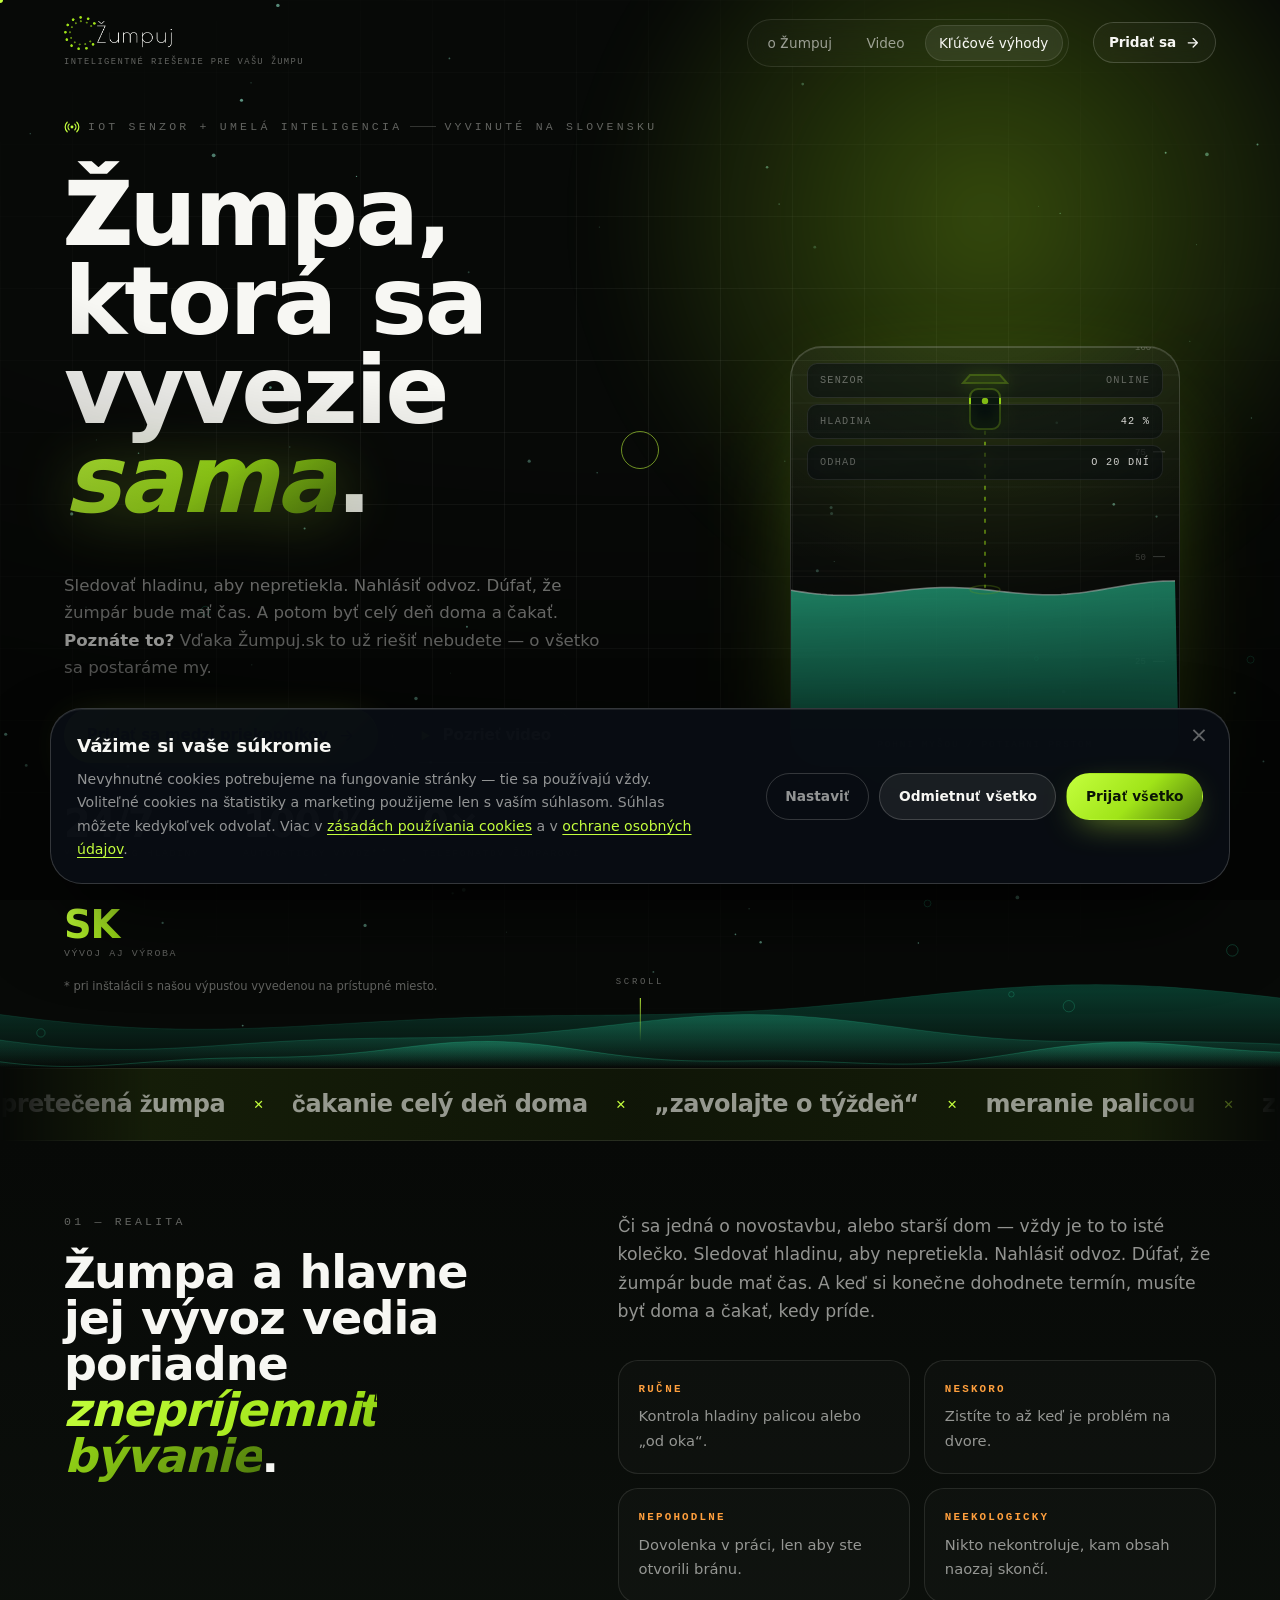
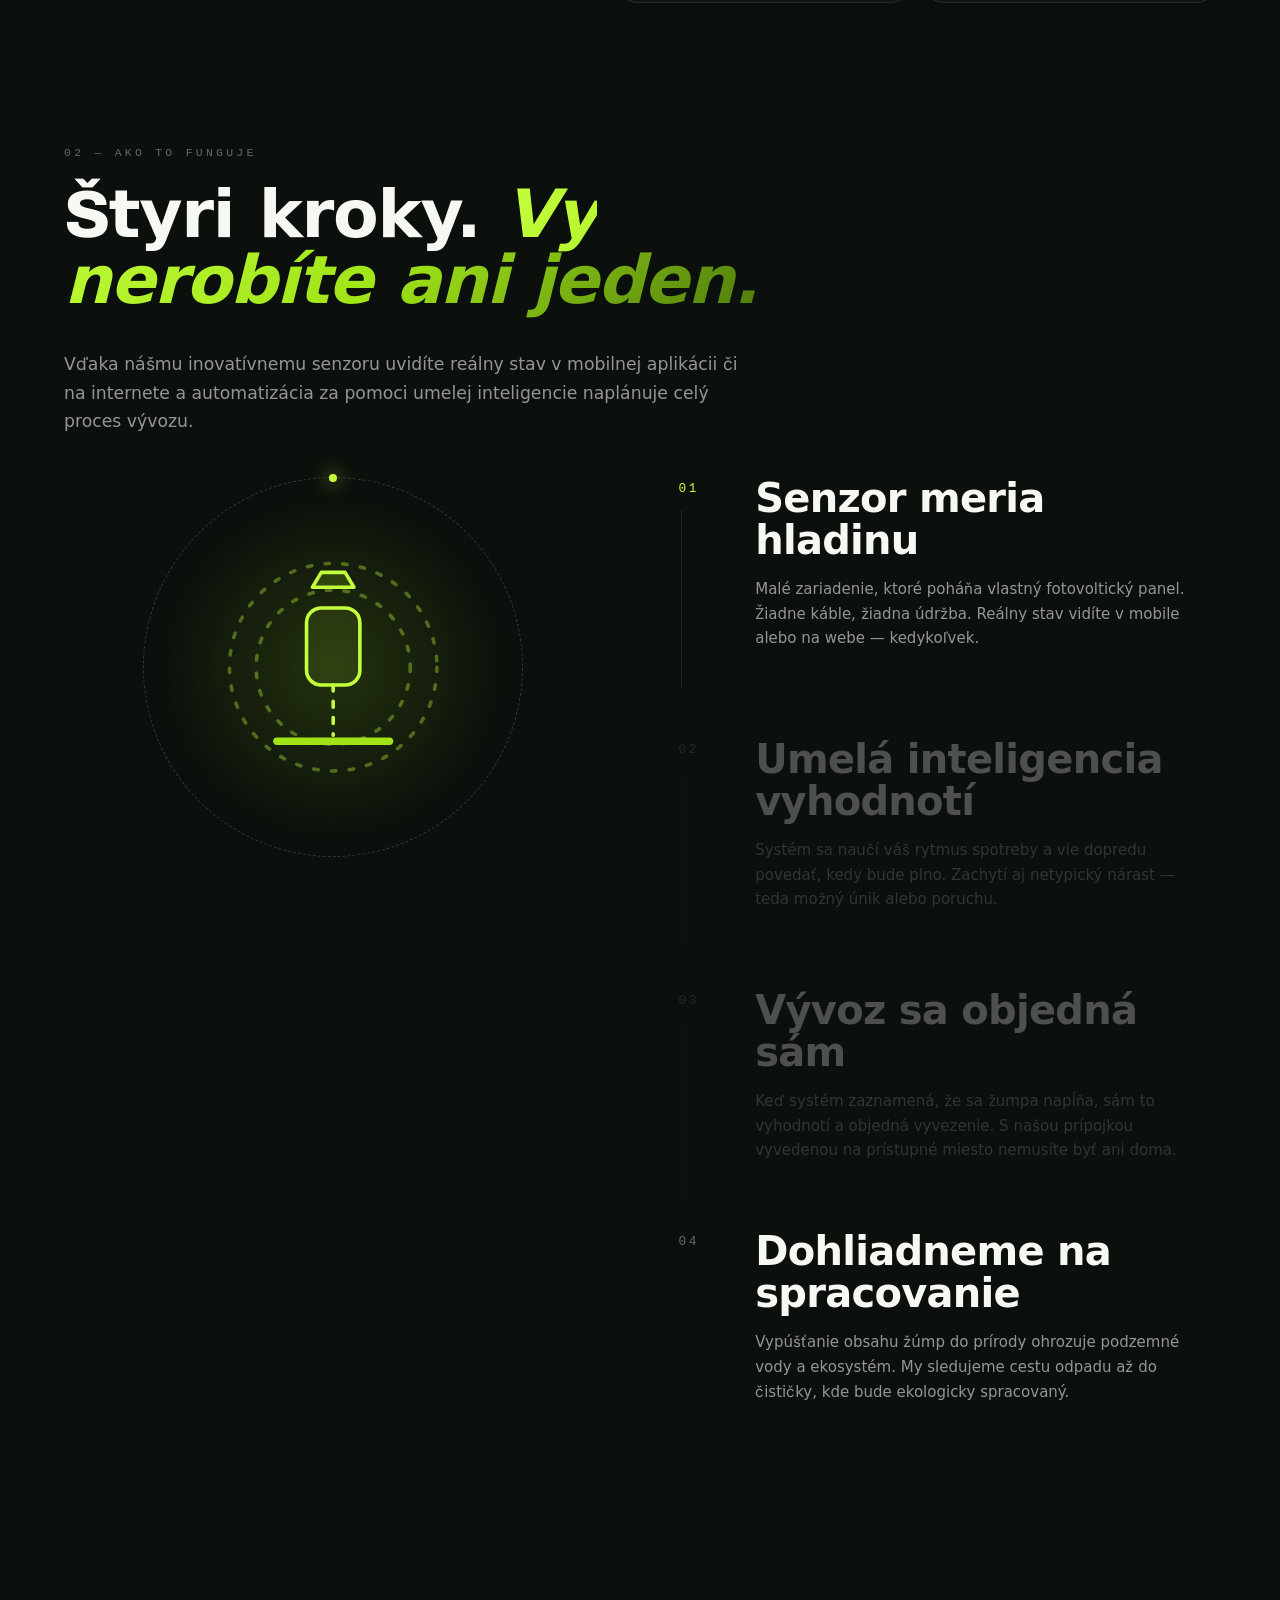
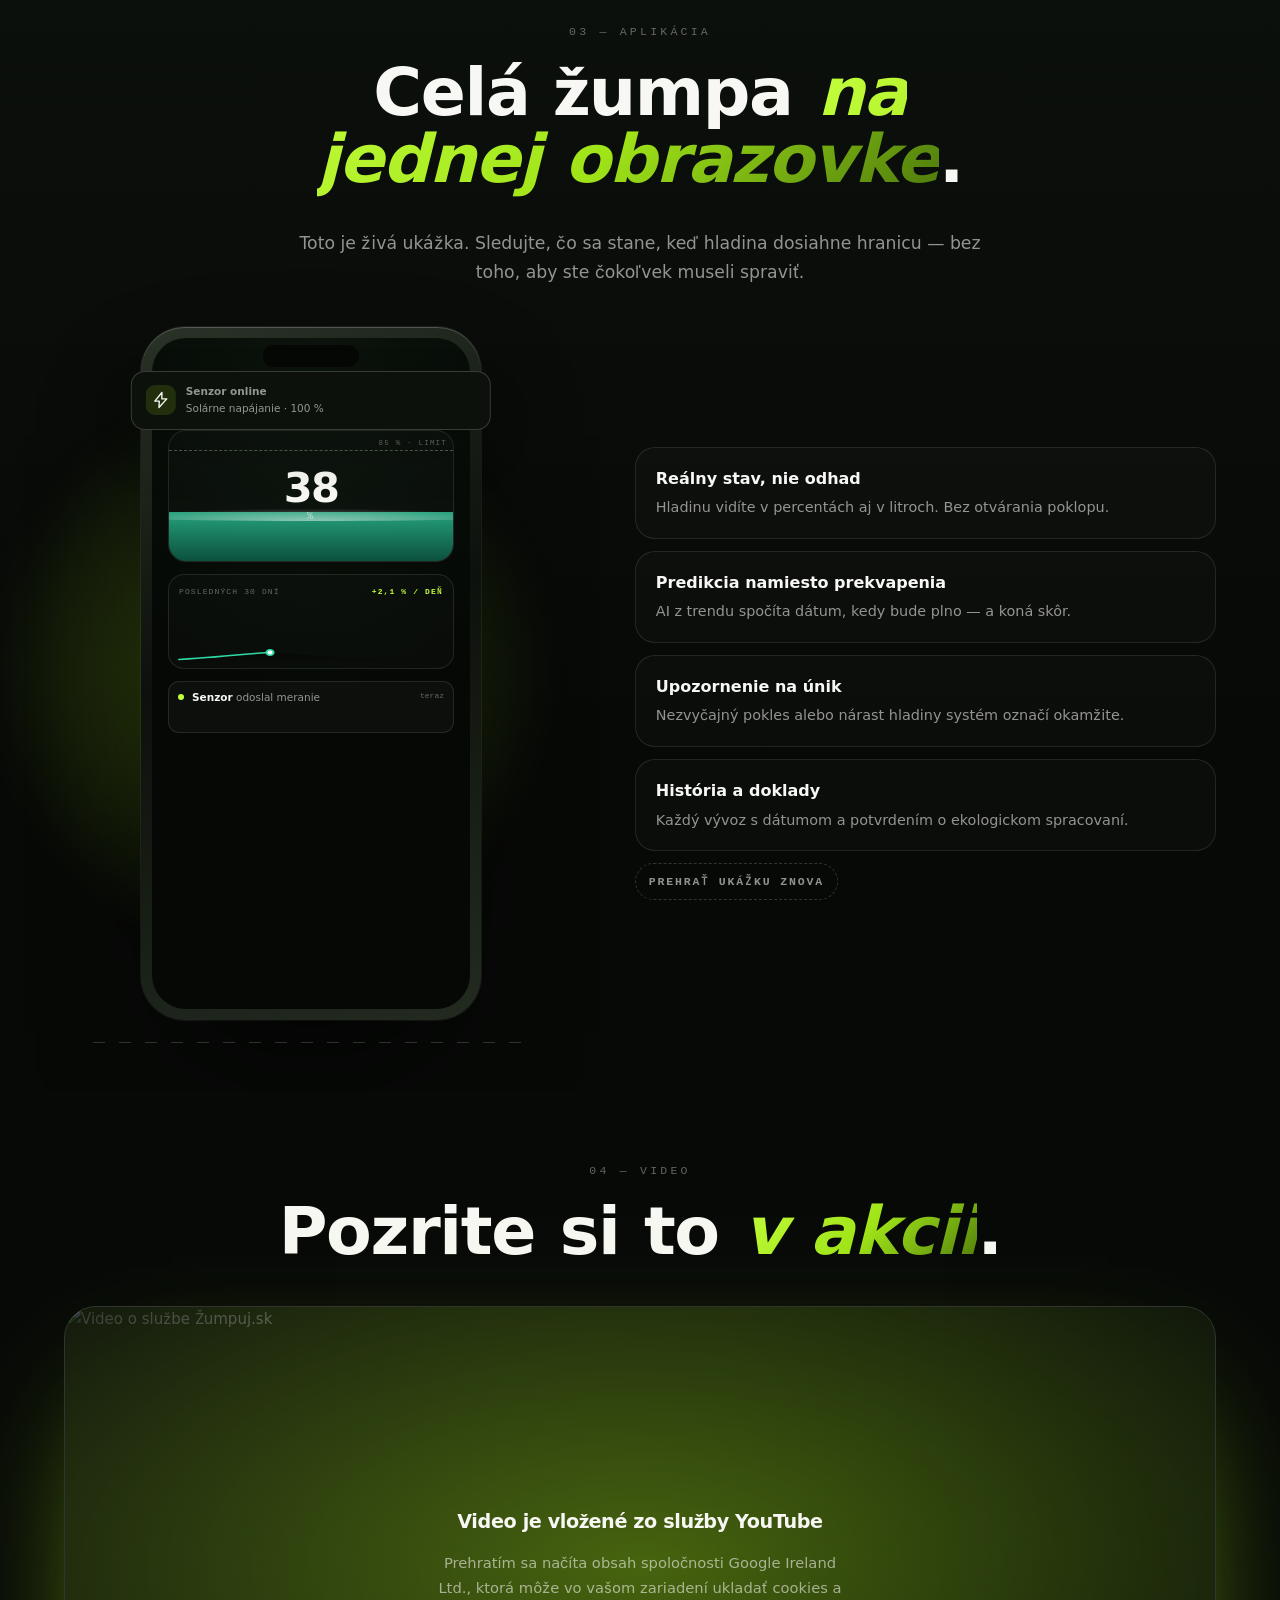
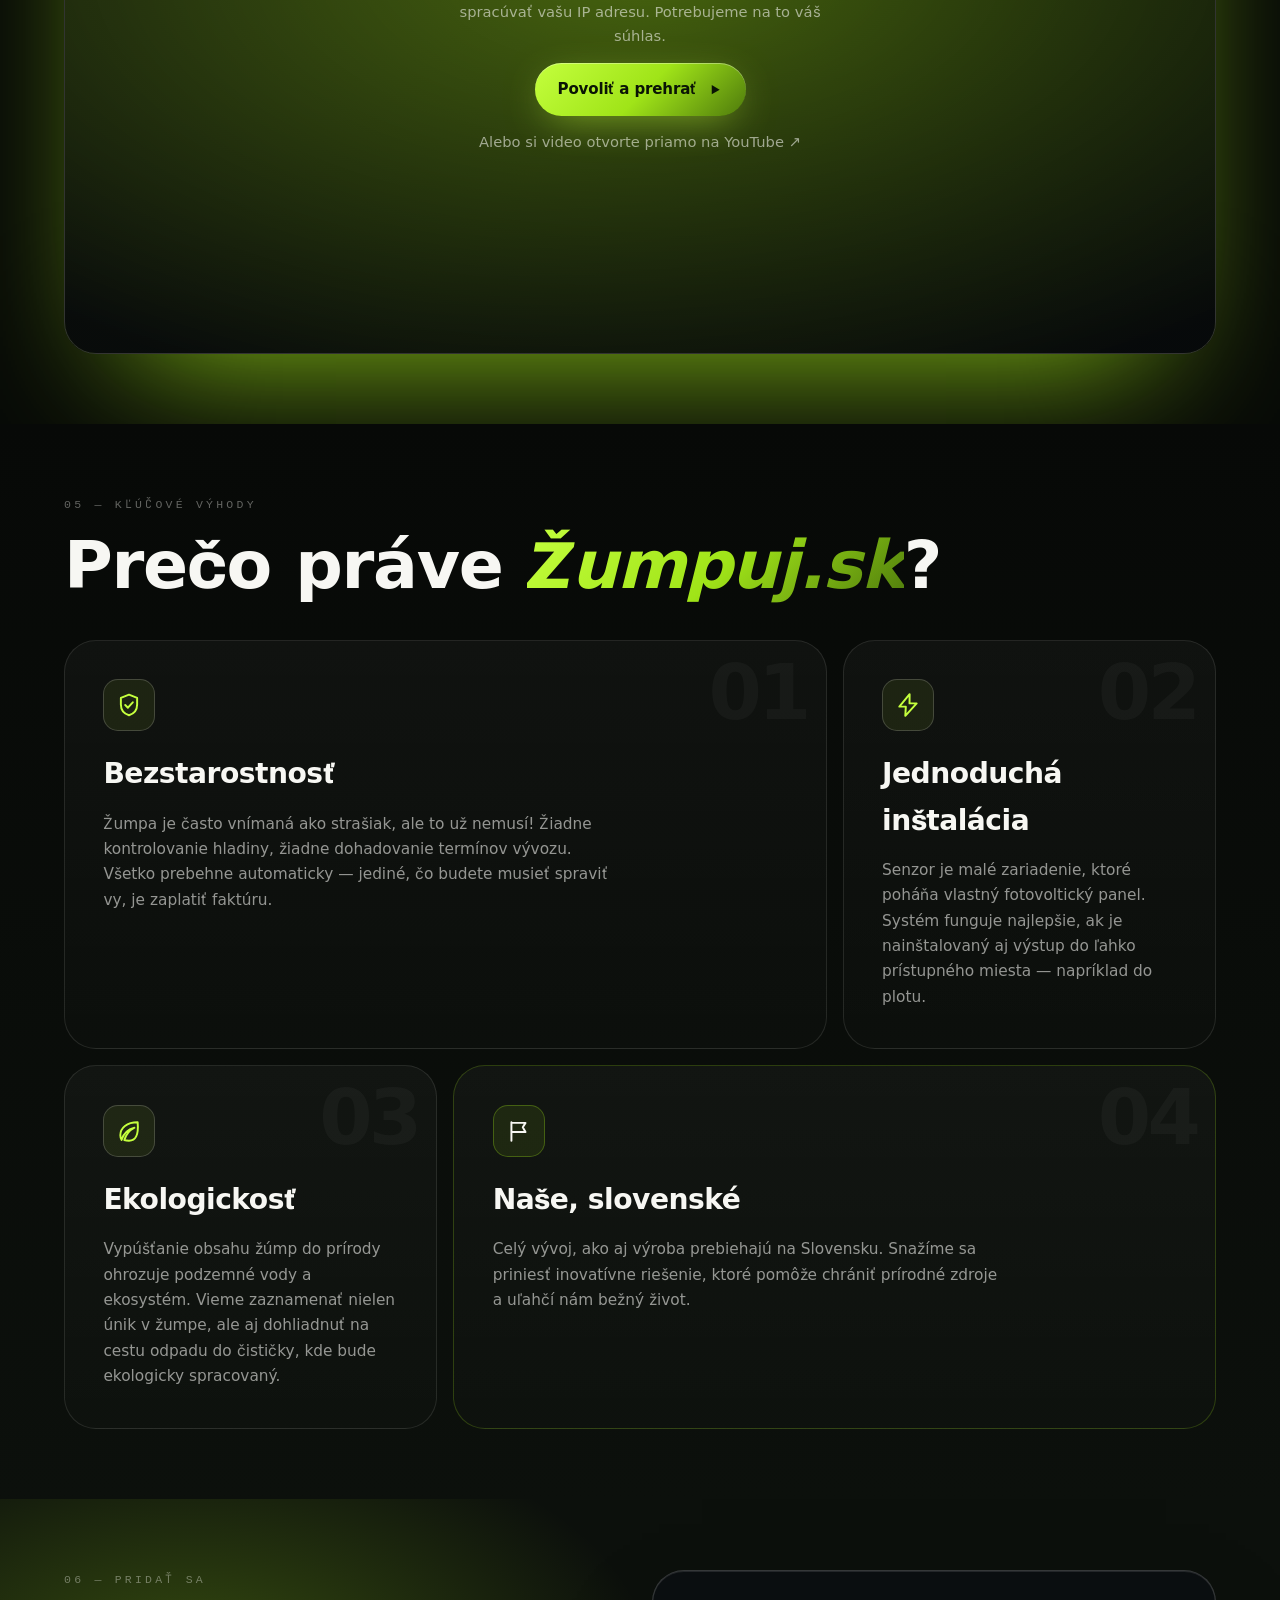
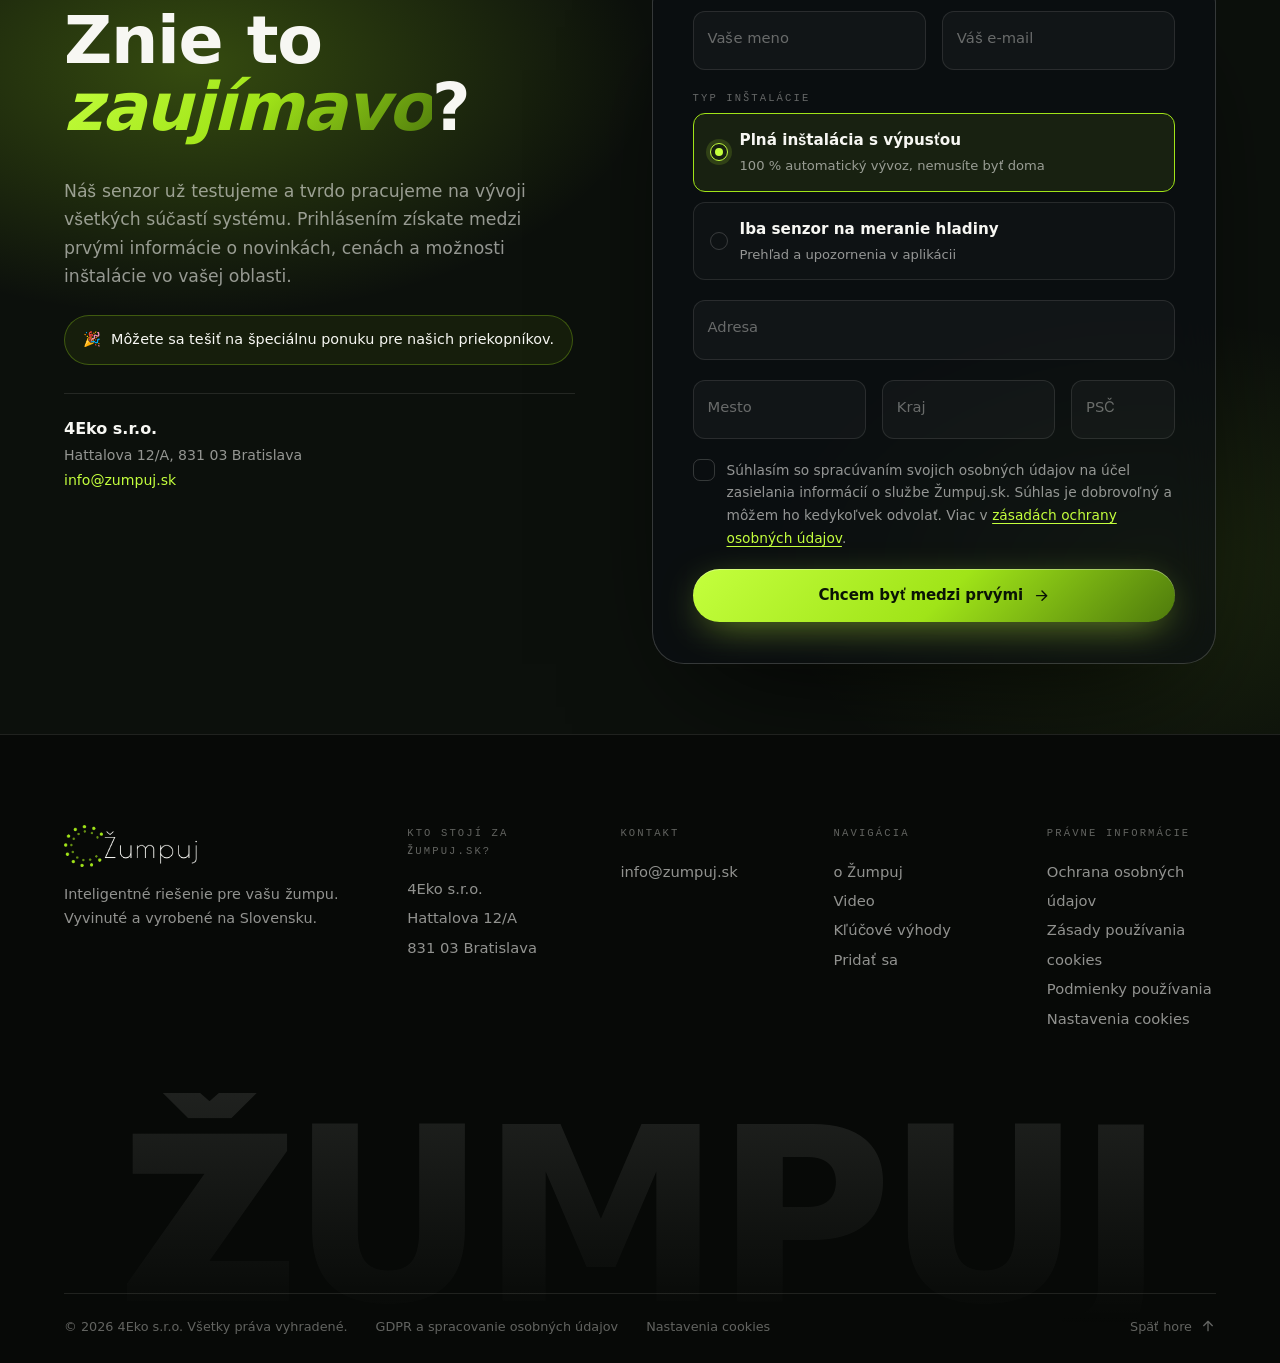
==== commit 4b9b8d87: "Add files via upload" ====
--- a/index.html
+++ b/index.html
@@ -308,6 +308,7 @@
       </div>
 
       <!-- pravé kroky -->
+      <div class="story__viewport" id="storyViewport">
       <ol class="story__steps" id="storySteps">
         <li class="step" data-step="0">
           <span class="step__num">01</span>
@@ -330,6 +331,9 @@
           <p>Vypúšťanie obsahu žúmp do prírody ohrozuje podzemné vody a ekosystém. My sledujeme cestu odpadu až do čističky, kde bude ekologicky spracovaný.</p>
         </li>
       </ol>
+      </div>
+
+      <div class="story__dots" id="storyDots" role="tablist" aria-label="Kroky"></div>
     </div>
   </div>
 </section>
@@ -373,8 +377,8 @@
                 <svg viewBox="0 0 260 80" preserveAspectRatio="none">
                   <defs>
                     <linearGradient id="gArea" x1="0" y1="0" x2="0" y2="1">
-                      <stop offset="0%" stop-color="var(--aqua)" stop-opacity=".45"/>
-                      <stop offset="100%" stop-color="var(--aqua)" stop-opacity="0"/>
+                      <stop offset="0%" stop-color="var(--aqua-bright)" stop-opacity=".45"/>
+                      <stop offset="100%" stop-color="var(--aqua-bright)" stop-opacity="0"/>
                     </linearGradient>
                   </defs>
                   <path id="chartArea" class="chart__area" d=""/>
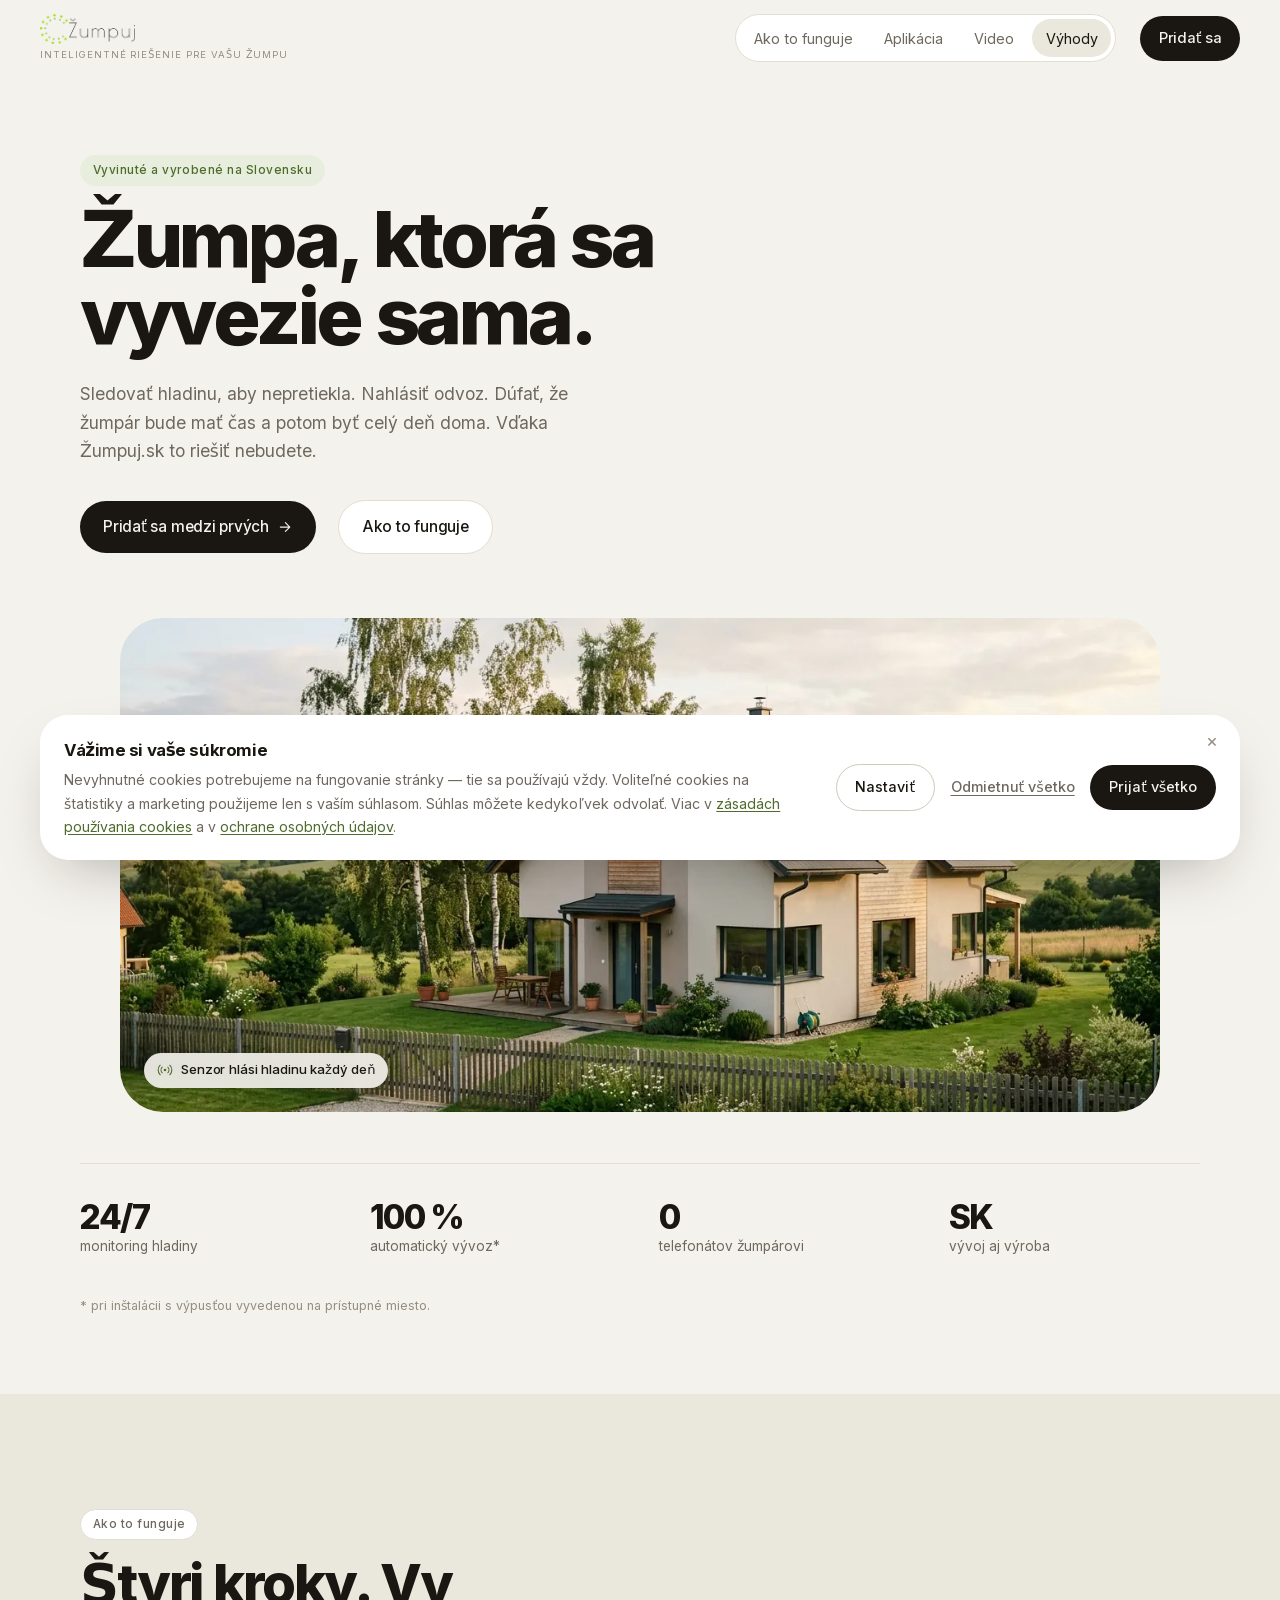
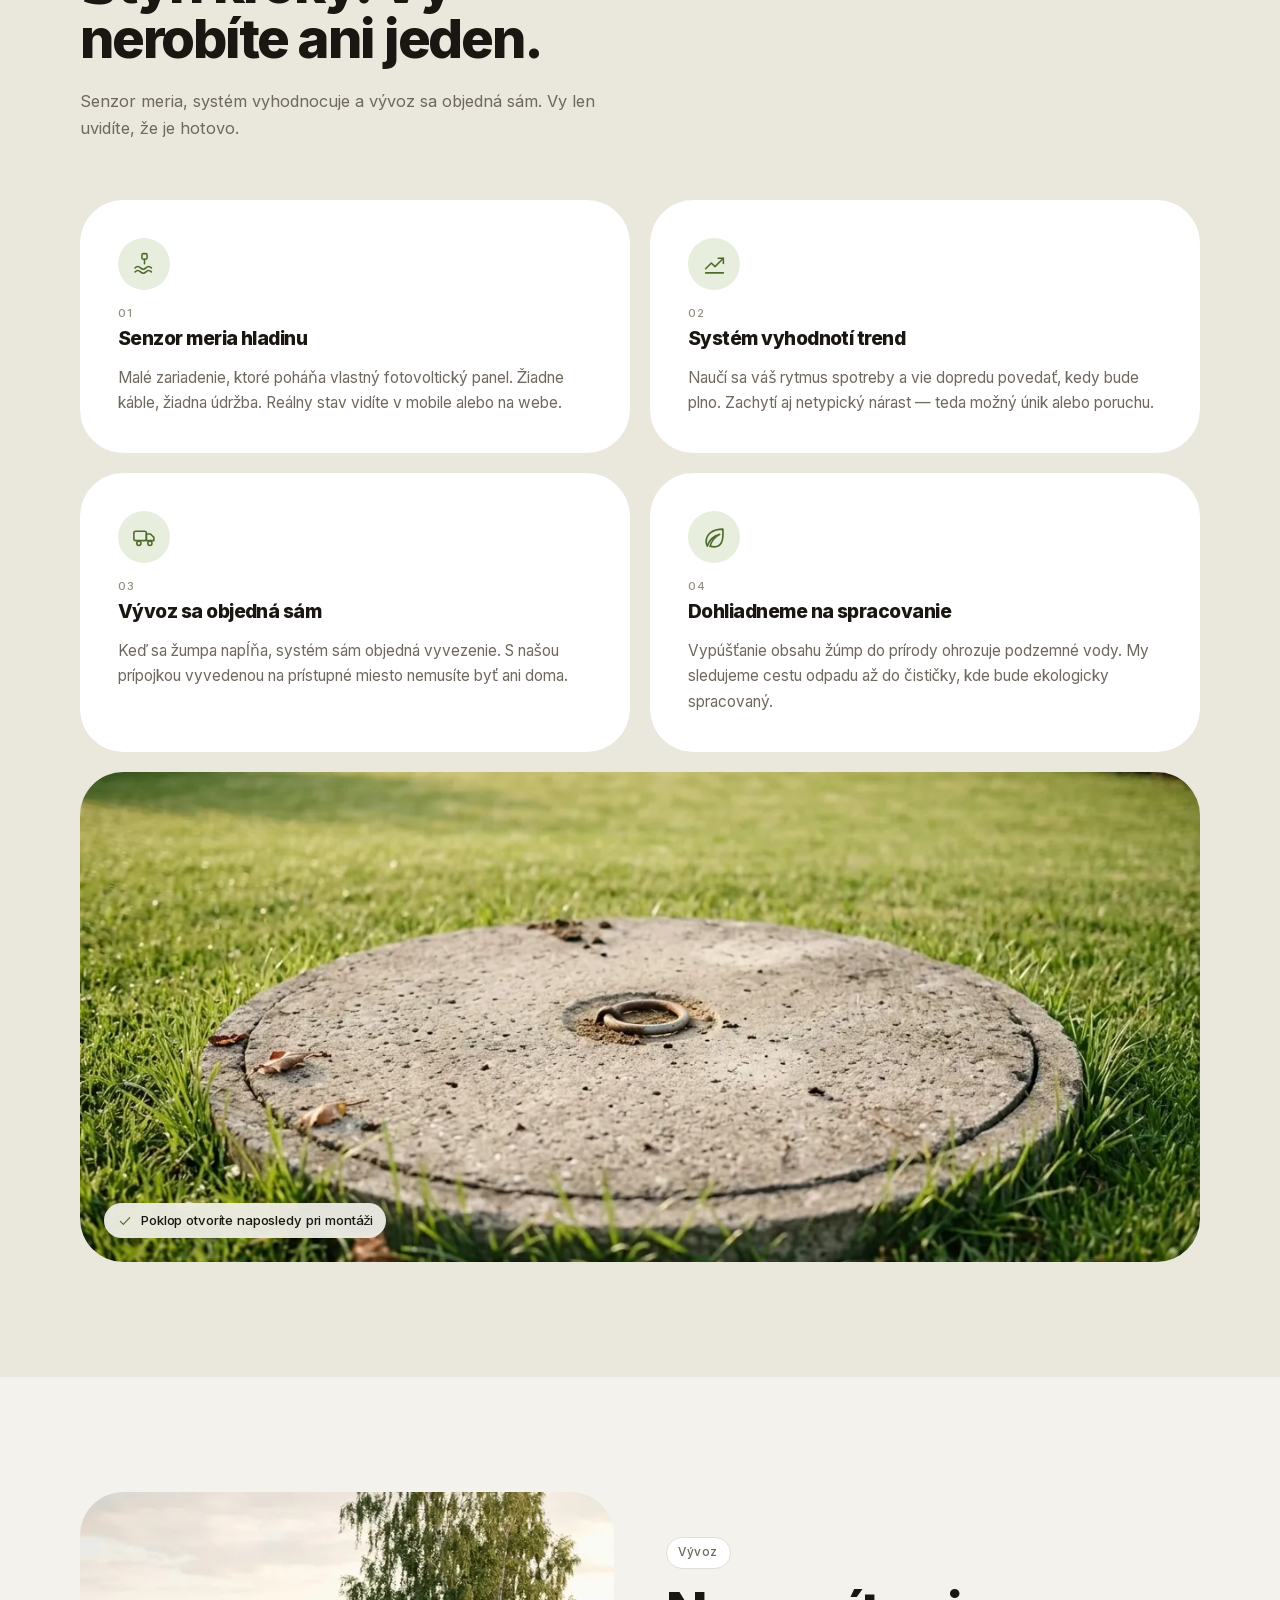
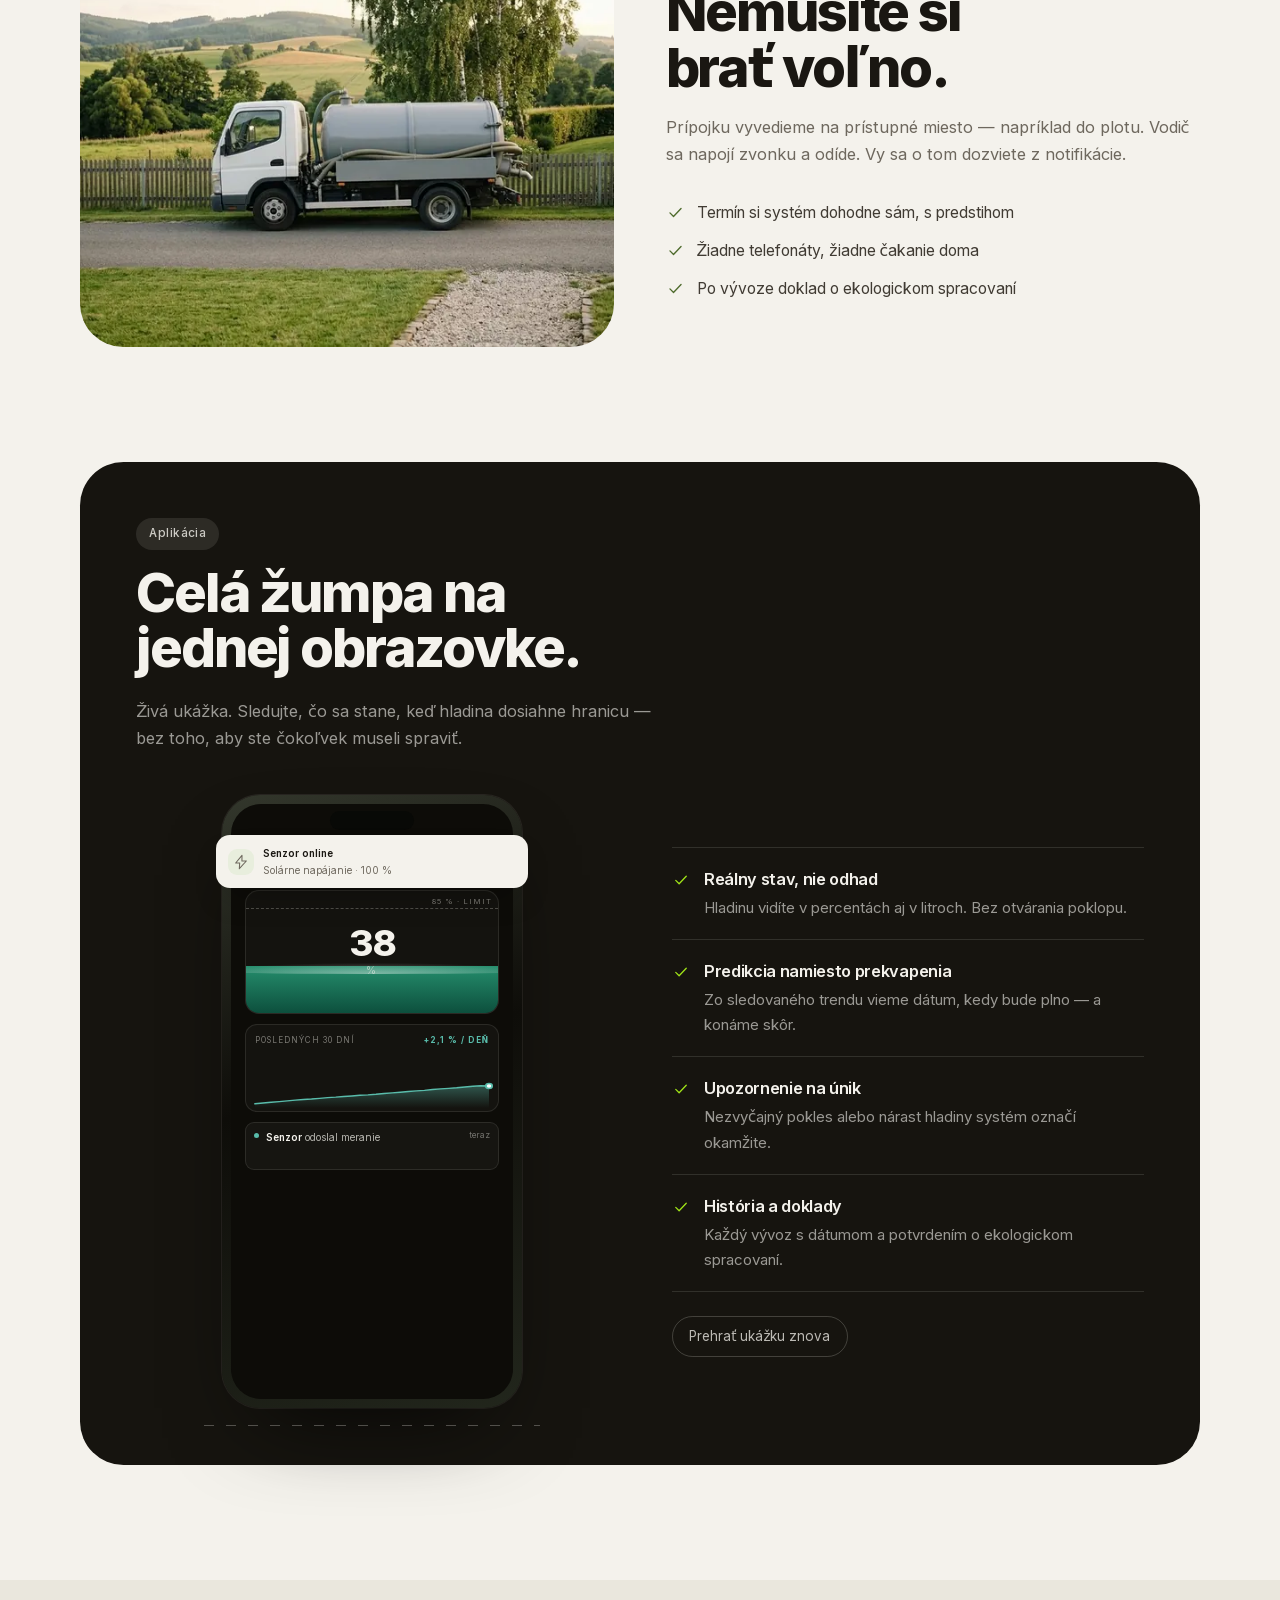
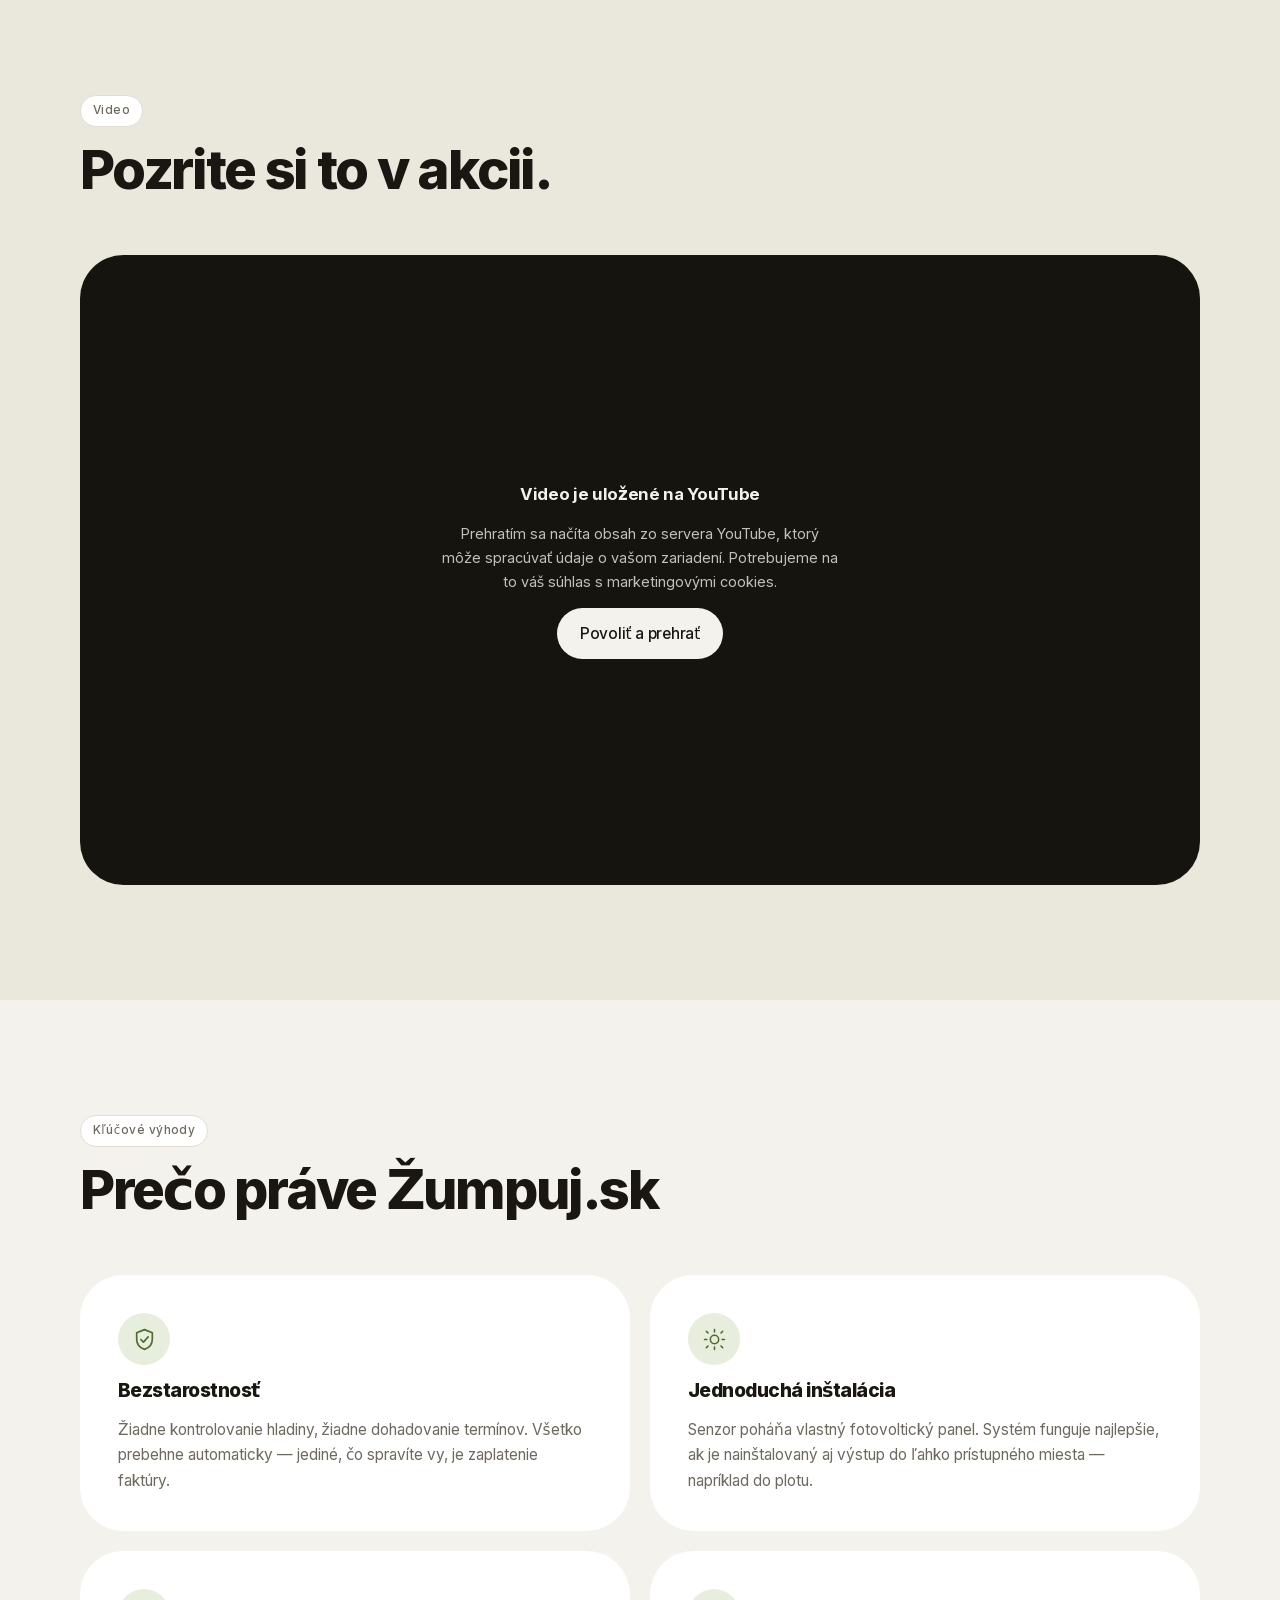
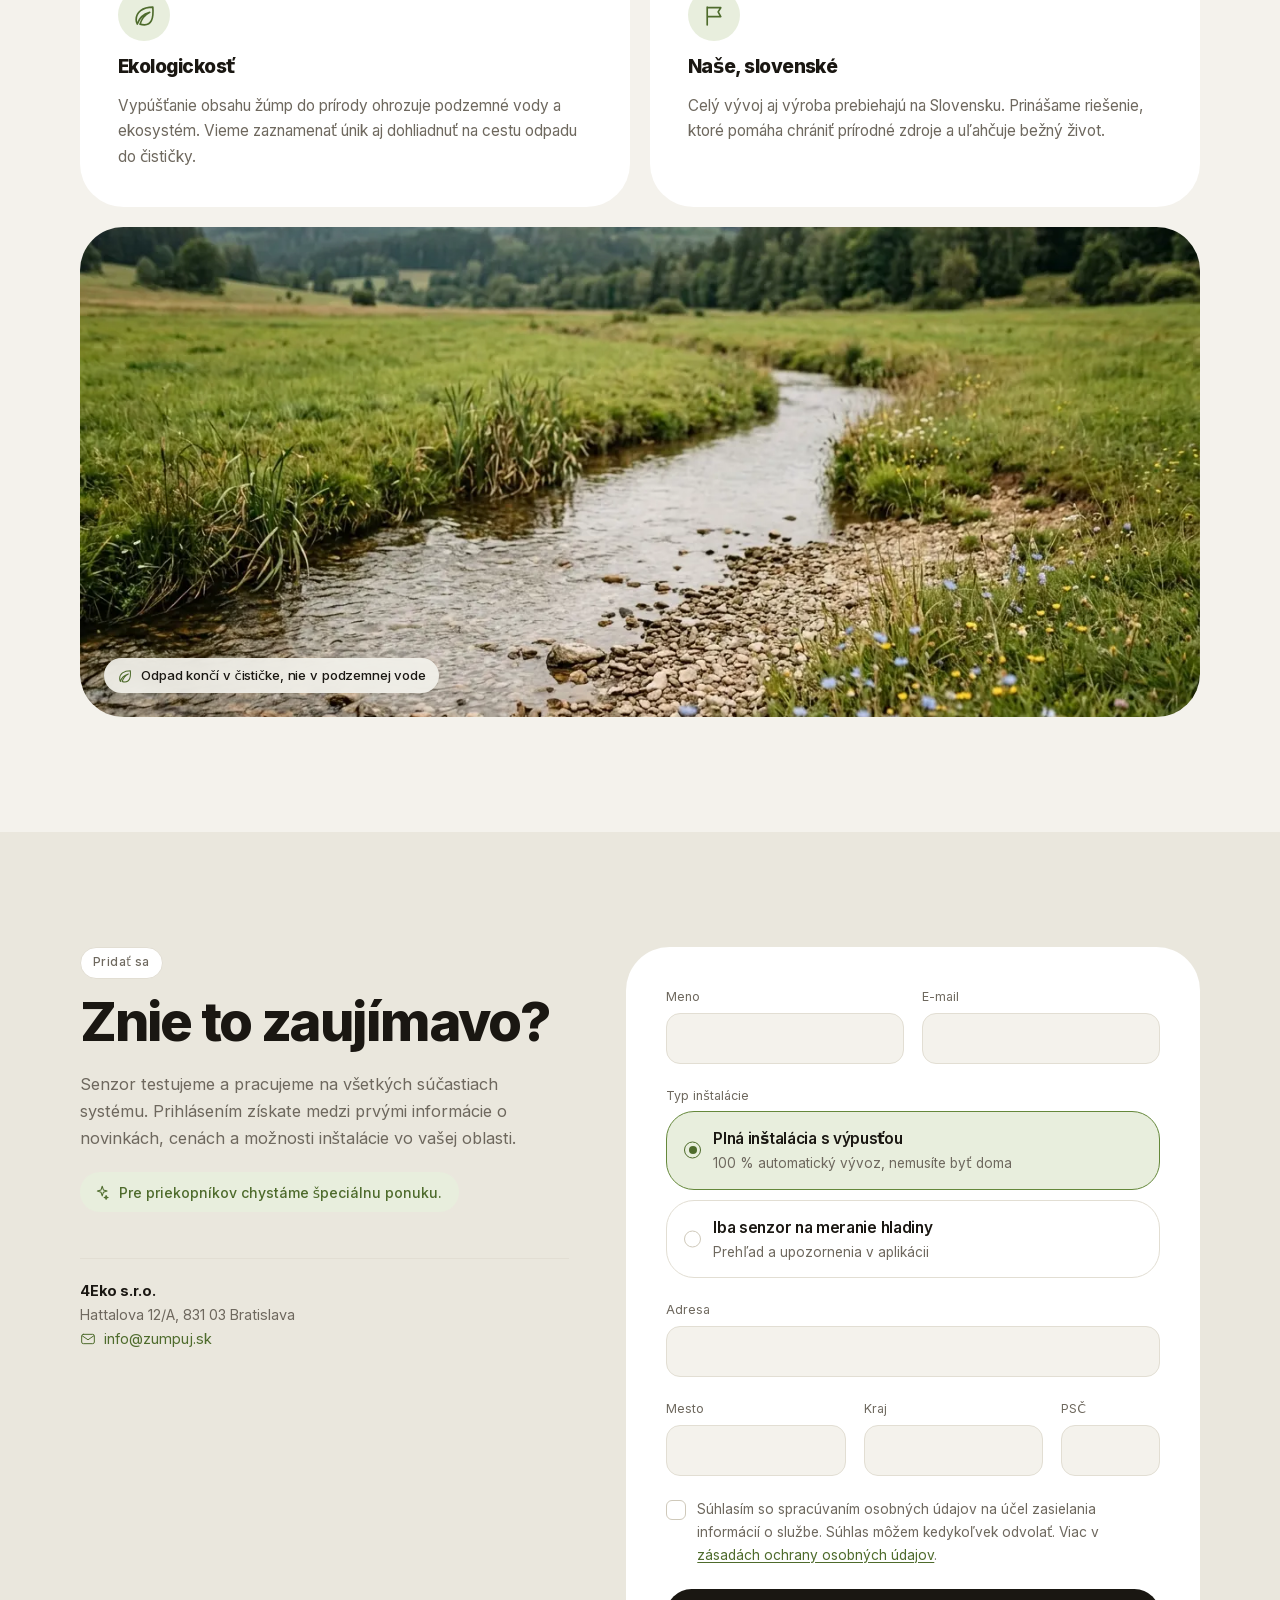
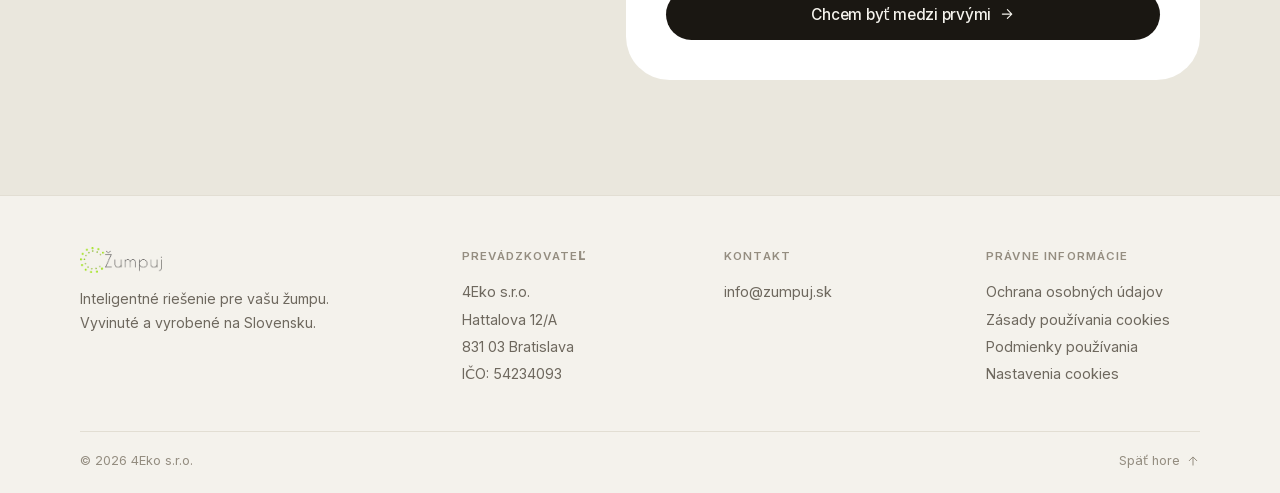
==== commit 13bb3f4e: "Add files via upload" ====
--- a/index.html
+++ b/index.html
@@ -4,29 +4,27 @@
 <meta charset="utf-8">
 <meta name="viewport" content="width=device-width, initial-scale=1, viewport-fit=cover">
 <title>Žumpuj.sk — žumpa, ktorá sa vyvezie sama</title>
-<meta name="description" content="Inteligentný solárny senzor + umelá inteligencia. Sledujeme hladinu vo vašej žumpe, sami objednáme vývoz a dohliadneme na ekologické spracovanie. Vyvinuté a vyrobené na Slovensku.">
-<meta name="theme-color" content="#070907">
+<meta name="description" content="Solárny senzor sleduje hladinu vo vašej žumpe, systém sám objedná vývoz a dohliadne na ekologické spracovanie. Vyvinuté a vyrobené na Slovensku.">
+<meta name="theme-color" content="#F4F2EC">
 
 <meta property="og:type" content="website">
 <meta property="og:locale" content="sk_SK">
 <meta property="og:title" content="Žumpuj.sk — žumpa, ktorá sa vyvezie sama">
-<meta property="og:description" content="IoT senzor a AI, ktoré sa postarajú o celý vývoz žumpy za vás. Vyvinuté na Slovensku.">
+<meta property="og:description" content="Senzor a automatizácia, ktoré sa postarajú o celý vývoz žumpy za vás.">
 <meta property="og:url" content="https://zumpuj.sk/">
-<meta property="og:image" content="assets/img/og.png">
+<meta property="og:image" content="assets/img/og.jpg">
 <meta name="twitter:card" content="summary_large_image">
 <link rel="canonical" href="https://zumpuj.sk/">
 
-<link rel="icon" href="assets/img/favicon.svg" type="image/svg+xml">
+<link rel="icon" href="assets/img/favicon-light.svg" type="image/svg+xml">
 <link rel="icon" href="assets/img/favicon-32.png" sizes="32x32" type="image/png">
 <link rel="apple-touch-icon" href="assets/img/favicon-180.png">
 
-<!-- Písma hostujeme lokálne — stránka tak pred udelením súhlasu
-     nekomunikuje so žiadnou treťou stranou (ani s Google Fonts). -->
-<link rel="preload" href="assets/fonts/archivo-latin.woff2" as="font" type="font/woff2" crossorigin>
+<!-- Písmo hostujeme lokálne — stránka pred udelením súhlasu nekomunikuje
+     so žiadnou treťou stranou (ani s Google Fonts). -->
 <link rel="preload" href="assets/fonts/inter-latin.woff2" as="font" type="font/woff2" crossorigin>
-<link rel="stylesheet" href="assets/css/fonts.css?v=3">
-
-<link rel="stylesheet" href="assets/css/style.css?v=3">
+<link rel="stylesheet" href="assets/css/fonts.css?v=84e17d95">
+<link rel="stylesheet" href="assets/css/style.css?v=fc5a171b">
 
 <script type="application/ld+json">
 {
@@ -48,96 +46,73 @@
 </script>
 </head>
 
-<body class="is-loading">
-
-<!-- ============ PRELOADER ============ -->
-<div class="preloader" id="preloader" aria-hidden="true">
-  <div class="preloader__inner">
-    <div class="preloader__mark">
-      <img src="assets/img/logo-mark.svg" alt="" width="52" height="52">
-    </div>
-    <div class="preloader__label" data-scramble="ŽUMPUJ.SK">ŽUMPUJ.SK</div>
-    <div class="preloader__bar"><i></i></div>
-  </div>
-</div>
-
-<!-- ============ CURSOR ============ -->
-<div class="cursor" id="cursor" aria-hidden="true">
-  <div class="cursor__dot"></div>
-  <div class="cursor__ring"><span class="cursor__label"></span></div>
-</div>
-
-<!-- ============ SCROLL PROGRESS ============ -->
-<div class="scroll-progress" aria-hidden="true"><i id="scrollBar"></i></div>
-
-<!-- ============ SVG SPRITE ============ -->
-<svg style="position:absolute;width:0;height:0;overflow:hidden" aria-hidden="true" focusable="false">
-  <defs>
-    <symbol id="i-drop" viewBox="0 0 48 48">
-      <path d="M24 4c7 9.5 13 16.4 13 23.4A13 13 0 0 1 11 27.4C11 20.4 17 13.5 24 4Z" fill="none" stroke="currentColor" stroke-width="3" stroke-linejoin="round"/>
-      <path d="M17.5 28.5c1.6-1.7 3.3-1.7 4.9 0s3.3 1.7 4.9 0 3.3-1.7 4.9 0" fill="none" stroke="currentColor" stroke-width="2.4" stroke-linecap="round"/>
-    </symbol>
-    <symbol id="i-signal" viewBox="0 0 24 24">
-      <circle cx="12" cy="12" r="2.2" fill="currentColor"/>
-      <path d="M7.8 7.8a6 6 0 0 0 0 8.4M16.2 7.8a6 6 0 0 1 0 8.4M4.8 4.8a10 10 0 0 0 0 14.4M19.2 4.8a10 10 0 0 1 0 14.4" fill="none" stroke="currentColor" stroke-width="1.8" stroke-linecap="round"/>
-    </symbol>
-    <symbol id="i-arrow" viewBox="0 0 24 24">
-      <path d="M5 12h13M12.5 5.5 19 12l-6.5 6.5" fill="none" stroke="currentColor" stroke-width="2" stroke-linecap="round" stroke-linejoin="round"/>
-    </symbol>
-    <symbol id="i-play" viewBox="0 0 24 24"><path d="M8 5.5v13l11-6.5-11-6.5Z" fill="currentColor"/></symbol>
-    <symbol id="i-leaf" viewBox="0 0 24 24">
-      <path d="M20 4C10 4 4 9 4 16c0 1.6.4 3 1.1 4.2C7 14 11 10.6 17 9c-4.6 2.4-7.6 5.7-9.3 11.3C9 20.8 10.4 21 12 21c6 0 9-5 8-17Z" fill="none" stroke="currentColor" stroke-width="1.8" stroke-linejoin="round"/>
-    </symbol>
-    <symbol id="i-bolt" viewBox="0 0 24 24"><path d="M13.5 2 4 13.5h6L9.5 22 20 10.5h-6.6L13.5 2Z" fill="none" stroke="currentColor" stroke-width="1.8" stroke-linejoin="round"/></symbol>
-    <symbol id="i-shield" viewBox="0 0 24 24">
-      <path d="M12 2.5 4.5 5.5v6c0 5 3.2 8.6 7.5 10 4.3-1.4 7.5-5 7.5-10v-6L12 2.5Z" fill="none" stroke="currentColor" stroke-width="1.8" stroke-linejoin="round"/>
-      <path d="m8.5 12 2.5 2.5 4.5-5" fill="none" stroke="currentColor" stroke-width="1.8" stroke-linecap="round" stroke-linejoin="round"/>
-    </symbol>
-    <symbol id="i-flag" viewBox="0 0 24 24">
-      <path d="M5 21V4M5 4.5h13l-2.5 4L18 13H5" fill="none" stroke="currentColor" stroke-width="1.8" stroke-linecap="round" stroke-linejoin="round"/>
-    </symbol>
-    <symbol id="i-truck" viewBox="0 0 32 20">
-      <rect x="1" y="3" width="17" height="11" rx="2.5" fill="none" stroke="currentColor" stroke-width="1.8"/>
-      <path d="M18 6h5.5l4.5 4.5V14H18V6Z" fill="none" stroke="currentColor" stroke-width="1.8" stroke-linejoin="round"/>
-      <circle cx="8" cy="16" r="2.6" fill="none" stroke="currentColor" stroke-width="1.8"/>
-      <circle cx="23" cy="16" r="2.6" fill="none" stroke="currentColor" stroke-width="1.8"/>
-    </symbol>
-  </defs>
-</svg>
-
-<!-- ============ HEADER ============ -->
+<body>
+
+<svg style="position:absolute;width:0;height:0" aria-hidden="true" focusable="false"><defs>
+  <symbol id="i-arrow" viewBox="0 0 24 24"><path d="M5 12h13M12.5 5.5 19 12l-6.5 6.5" fill="none" stroke="currentColor" stroke-width="1.7" stroke-linecap="round" stroke-linejoin="round"/></symbol>
+  <symbol id="i-play" viewBox="0 0 24 24"><path d="M8 5.5v13l11-6.5-11-6.5Z" fill="currentColor"/></symbol>
+  <symbol id="i-signal" viewBox="0 0 24 24"><circle cx="12" cy="12" r="2" fill="currentColor"/><path d="M7.8 7.8a6 6 0 0 0 0 8.4M16.2 7.8a6 6 0 0 1 0 8.4M4.8 4.8a10 10 0 0 0 0 14.4M19.2 4.8a10 10 0 0 1 0 14.4" fill="none" stroke="currentColor" stroke-width="1.6" stroke-linecap="round"/></symbol>
+  <symbol id="i-leaf" viewBox="0 0 24 24"><path d="M20 4C10 4 4 9 4 16c0 1.6.4 3 1.1 4.2C7 14 11 10.6 17 9c-4.6 2.4-7.6 5.7-9.3 11.3C9 20.8 10.4 21 12 21c6 0 9-5 8-17Z" fill="none" stroke="currentColor" stroke-width="1.6" stroke-linejoin="round"/></symbol>
+  <symbol id="i-bolt" viewBox="0 0 24 24"><path d="M13.5 2 4 13.5h6L9.5 22 20 10.5h-6.6L13.5 2Z" fill="none" stroke="currentColor" stroke-width="1.6" stroke-linejoin="round"/></symbol>
+  <symbol id="i-shield" viewBox="0 0 24 24"><path d="M12 2.5 4.5 5.5v6c0 5 3.2 8.6 7.5 10 4.3-1.4 7.5-5 7.5-10v-6L12 2.5Z" fill="none" stroke="currentColor" stroke-width="1.6" stroke-linejoin="round"/><path d="m8.5 12 2.5 2.5 4.5-5" fill="none" stroke="currentColor" stroke-width="1.6" stroke-linecap="round" stroke-linejoin="round"/></symbol>
+  <symbol id="i-flag" viewBox="0 0 24 24"><path d="M5 21V4M5 4.5h13l-2.5 4L18 13H5" fill="none" stroke="currentColor" stroke-width="1.6" stroke-linecap="round" stroke-linejoin="round"/></symbol>
+  <symbol id="i-truck" viewBox="0 0 32 20"><rect x="1" y="3" width="17" height="11" rx="2.5" fill="none" stroke="currentColor" stroke-width="1.7"/><path d="M18 6h5.5l4.5 4.5V14H18V6Z" fill="none" stroke="currentColor" stroke-width="1.7" stroke-linejoin="round"/><circle cx="8" cy="16" r="2.6" fill="none" stroke="currentColor" stroke-width="1.7"/><circle cx="23" cy="16" r="2.6" fill="none" stroke="currentColor" stroke-width="1.7"/></symbol>
+  <symbol id="i-sensor" viewBox="0 0 24 24" fill="none" stroke="currentColor" stroke-width="1.5" stroke-linecap="round" stroke-linejoin="round">
+    <rect x="9.5" y="2.5" width="5" height="5.5" rx="1.6"/><path d="M12 8v4.2"/>
+    <path d="M3 16.2c1.7-1.7 3.5-1.7 5.2 0s3.5 1.7 5.2 0 3.5-1.7 5.2 0"/>
+    <path d="M3 20c1.7-1.7 3.5-1.7 5.2 0s3.5 1.7 5.2 0 3.5-1.7 5.2 0"/>
+  </symbol>
+  <symbol id="i-trend" viewBox="0 0 24 24" fill="none" stroke="currentColor" stroke-width="1.5" stroke-linecap="round" stroke-linejoin="round">
+    <path d="M3.5 17 9 11.5l3.5 3.5L20.5 7"/><path d="M15.5 7h5v5"/><path d="M3.5 21h17"/>
+  </symbol>
+  <symbol id="i-truck24" viewBox="0 0 24 24" fill="none" stroke="currentColor" stroke-width="1.5" stroke-linecap="round" stroke-linejoin="round">
+    <rect x="1.8" y="6" width="12" height="9" rx="1.8"/><path d="M13.8 8.6h3.9l3.3 3.3V15h-7.2z"/>
+    <circle cx="6.6" cy="17.6" r="2"/><circle cx="17.2" cy="17.6" r="2"/>
+  </symbol>
+  <symbol id="i-sun" viewBox="0 0 24 24" fill="none" stroke="currentColor" stroke-width="1.5" stroke-linecap="round" stroke-linejoin="round">
+    <circle cx="12" cy="12" r="4"/>
+    <path d="M12 2.4v2.3M12 19.3v2.3M4.2 4.2l1.6 1.6M18.2 18.2l1.6 1.6M2.4 12h2.3M19.3 12h2.3M4.2 19.8l1.6-1.6M18.2 5.8l1.6-1.6"/>
+  </symbol>
+  <symbol id="i-check" viewBox="0 0 24 24" fill="none" stroke="currentColor" stroke-width="1.7" stroke-linecap="round" stroke-linejoin="round">
+    <path d="m5 12.5 4.5 4.5L19 7"/>
+  </symbol>
+  <symbol id="i-mail" viewBox="0 0 24 24" fill="none" stroke="currentColor" stroke-width="1.5" stroke-linecap="round" stroke-linejoin="round">
+    <rect x="2.5" y="5" width="19" height="14" rx="2.5"/><path d="m3.6 7.4 8.4 5.8 8.4-5.8"/>
+  </symbol>
+  <symbol id="i-spark" viewBox="0 0 24 24" fill="none" stroke="currentColor" stroke-width="1.5" stroke-linecap="round" stroke-linejoin="round">
+    <path d="M13 3.2 14.7 8.3 19.8 10 14.7 11.7 13 16.8 11.3 11.7 6.2 10 11.3 8.3z"/>
+    <path d="M18.5 16.2 19.2 18.3 21.3 19 19.2 19.7 18.5 21.8 17.8 19.7 15.7 19 17.8 18.3z"/>
+  </symbol>
+</defs></svg>
+
+<!-- ============================================================= HLAVIČKA -->
 <header class="header" id="header">
-  <a class="brand" href="#top" data-cursor="Domov">
-    <img class="brand__logo" src="assets/img/logo.png" alt="Žumpuj" width="802" height="253" fetchpriority="high">
+  <a class="brand" href="#top">
+    <img class="brand__logo" src="assets/img/logo-onlight.png" alt="Žumpuj" width="802" height="253" fetchpriority="high">
     <em class="brand__tag">inteligentné riešenie pre vašu žumpu</em>
   </a>
 
   <nav class="nav" aria-label="Hlavná navigácia">
-    <a href="#ako" data-nav>o Žumpuj</a>
-    <a href="#video" data-nav>Video</a>
-    <a href="#vyhody" data-nav>Kľúčové výhody</a>
-    <span class="nav__pill" aria-hidden="true"></span>
+    <a href="#ako">Ako to funguje</a>
+    <a href="#aplikacia">Aplikácia</a>
+    <a href="#video">Video</a>
+    <a href="#vyhody">Výhody</a>
   </nav>
 
-  <a href="#pridat-sa" class="btn btn--pill btn--magnetic header__cta" data-cursor="Poď do toho">
-    <span>Pridať sa</span>
-    <svg viewBox="0 0 24 24" class="btn__ico"><use href="#i-arrow"></use></svg>
-  </a>
+  <a href="#pridat-sa" class="btn btn--solid header__cta">Pridať sa</a>
 
   <button class="burger" id="burger" aria-label="Otvoriť menu" aria-expanded="false" aria-controls="menu">
     <i></i><i></i>
   </button>
 </header>
 
-<!-- ============ FULLSCREEN MENU ============ -->
 <div class="menu" id="menu" role="dialog" aria-modal="true" aria-label="Menu">
-  <div class="menu__bg"></div>
-  <nav class="menu__list">
-    <a href="#ako"      style="--i:0"><span class="menu__num">01</span><span class="menu__txt">o Žumpuj</span></a>
-    <a href="#app"      style="--i:1"><span class="menu__num">02</span><span class="menu__txt">Aplikácia</span></a>
-    <a href="#video"    style="--i:2"><span class="menu__num">03</span><span class="menu__txt">Video</span></a>
-    <a href="#vyhody"   style="--i:3"><span class="menu__num">04</span><span class="menu__txt">Kľúčové výhody</span></a>
-    <a href="#pridat-sa"style="--i:4"><span class="menu__num">05</span><span class="menu__txt">Pridať sa</span></a>
+  <nav>
+    <a href="#ako">Ako to funguje</a>
+    <a href="#aplikacia">Aplikácia</a>
+    <a href="#video">Video</a>
+    <a href="#vyhody">Výhody</a>
+    <a href="#pridat-sa">Pridať sa</a>
   </nav>
   <div class="menu__foot">
     <span>4Eko s.r.o. · Bratislava</span>
@@ -147,210 +122,140 @@
 
 <main id="top">
 
-<!-- ============ HERO ============ -->
-<section class="hero" id="hero">
-  <canvas class="hero__canvas" id="heroCanvas" aria-hidden="true"></canvas>
-  <div class="hero__grid" aria-hidden="true"></div>
-  <div class="hero__glow" aria-hidden="true"></div>
-
-  <div class="hero__inner">
-    <div class="hero__copy">
-      <p class="eyebrow anim" style="--d:.05s">
-        <svg viewBox="0 0 24 24" class="eyebrow__ico"><use href="#i-signal"></use></svg>
-        IoT senzor + umelá inteligencia
-        <span class="eyebrow__sep"></span>
-        vyvinuté na Slovensku
-      </p>
-
-      <h1 class="hero__title">
-        <span class="line anim" style="--d:.15s">Žumpa,</span>
-        <span class="line anim" style="--d:.25s">ktorá sa</span>
-        <span class="line line--accent anim" style="--d:.35s">vyvezie <em data-scramble="sama">sama</em>.</span>
-      </h1>
-
-      <p class="hero__lead anim" style="--d:.5s">
-        Sledovať hladinu, aby nepretiekla. Nahlásiť odvoz. Dúfať, že žumpár bude mať čas.
-        A potom byť celý deň doma a čakať. <b>Poznáte to?</b>
-        Vďaka Žumpuj.sk to už riešiť nebudete — o všetko sa postaráme my.
-      </p>
-
-      <div class="hero__cta anim" style="--d:.65s">
-        <a href="#pridat-sa" class="btn btn--solid btn--magnetic" data-cursor="Chcem to">
-          <span>Pridať sa medzi priekopníkov</span>
-          <svg viewBox="0 0 24 24" class="btn__ico"><use href="#i-arrow"></use></svg>
-        </a>
-        <a href="#video" class="btn btn--ghost btn--magnetic" data-cursor="Prehrať">
-          <svg viewBox="0 0 24 24" class="btn__ico"><use href="#i-play"></use></svg>
-          <span>Pozrieť video</span>
-        </a>
-      </div>
-
-      <ul class="stats anim" style="--d:.8s">
-        <li><b data-count="24" data-suffix="/7">0</b><span>monitoring hladiny</span></li>
-        <li><b data-count="100" data-suffix=" %">0</b><span>automatický vývoz*</span></li>
-        <li><b data-count="0" data-suffix="×">0</b><span>telefonátov žumpárovi</span></li>
-        <li><b class="stats__flag">SK</b><span>vývoj aj výroba</span></li>
-      </ul>
-      <p class="stats__note anim" style="--d:.9s">* pri inštalácii s našou výpusťou vyvedenou na prístupné miesto.</p>
-    </div>
-
-    <!-- interaktívna nádrž -->
-    <div class="hero__tank anim anim--scale" style="--d:.4s">
-      <div class="tank" id="tank" data-cursor="Ťahaj">
-        <canvas id="tankCanvas" aria-hidden="true"></canvas>
-        <div class="tank__hud">
-          <div class="tank__hud-row"><span>SENZOR</span><b class="dot-live">online</b></div>
-          <div class="tank__hud-row"><span>HLADINA</span><b id="tankPct">42 %</b></div>
-          <div class="tank__hud-row"><span>ODHAD</span><b id="tankEta">o 18 dní</b></div>
-        </div>
-        <div class="tank__hint">pohni myšou / potiahni prstom</div>
-      </div>
-    </div>
-  </div>
-
-  <a class="hero__scroll" href="#problem" aria-label="Posunúť nižšie">
-    <span></span><i></i>
-  </a>
-</section>
-
-<!-- ============ MARQUEE ============ -->
-<div class="marquee" aria-hidden="true">
-  <div class="marquee__track">
-    <span>pretečená žumpa</span><i>✕</i>
-    <span>čakanie celý deň doma</span><i>✕</i>
-    <span>„zavolajte o týždeň“</span><i>✕</i>
-    <span>meranie palicou</span><i>✕</i>
-    <span>zápach na dvore</span><i>✕</i>
-    <span>zbytočné jazdy</span><i>✕</i>
-    <span>pretečená žumpa</span><i>✕</i>
-    <span>čakanie celý deň doma</span><i>✕</i>
-    <span>„zavolajte o týždeň“</span><i>✕</i>
-    <span>meranie palicou</span><i>✕</i>
-    <span>zápach na dvore</span><i>✕</i>
-    <span>zbytočné jazdy</span><i>✕</i>
-  </div>
-</div>
-
-<!-- ============ PROBLEM ============ -->
-<section class="section problem" id="problem">
-  <div class="wrap">
-    <div class="split">
-      <div class="split__l">
-        <p class="eyebrow reveal">01 — Realita</p>
-        <h2 class="h2 reveal">Žumpa a hlavne jej vývoz vedia poriadne <em>znepríjemniť bývanie</em>.</h2>
-      </div>
-      <div class="split__r">
-        <p class="lead reveal">
-          Či sa jedná o novostavbu, alebo starší dom — vždy je to to isté kolečko.
-          Sledovať hladinu, aby nepretiekla. Nahlásiť odvoz. Dúfať, že žumpár bude mať čas.
-          A keď si konečne dohodnete termín, musíte byť doma a čakať, kedy príde.
-        </p>
-        <div class="pain">
-          <div class="pain__item reveal" style="--d:.05s"><b>Ručne</b><span>Kontrola hladiny palicou alebo „od oka“.</span></div>
-          <div class="pain__item reveal" style="--d:.12s"><b>Neskoro</b><span>Zistíte to až keď je problém na dvore.</span></div>
-          <div class="pain__item reveal" style="--d:.19s"><b>Nepohodlne</b><span>Dovolenka v práci, len aby ste otvorili bránu.</span></div>
-          <div class="pain__item reveal" style="--d:.26s"><b>Neekologicky</b><span>Nikto nekontroluje, kam obsah naozaj skončí.</span></div>
-        </div>
-      </div>
-    </div>
-  </div>
-</section>
-
-<!-- ============ AKO TO FUNGUJE (sticky scroll story) ============ -->
-<section class="section story" id="ako">
-  <div class="wrap">
-    <header class="section__head">
-      <p class="eyebrow reveal">02 — Ako to funguje</p>
-      <h2 class="h2 reveal">Štyri kroky. <em>Vy nerobíte ani jeden.</em></h2>
-      <p class="lead reveal">Vďaka nášmu inovatívnemu senzoru uvidíte reálny stav v mobilnej aplikácii či na internete a automatizácia za pomoci umelej inteligencie naplánuje celý proces vývozu.</p>
+<!-- ================================================================= HERO -->
+<section class="hero">
+  <div class="wrap">
+    <div class="hero__inner">
+      <p class="label label--brand reveal">Vyvinuté a vyrobené na Slovensku</p>
+      <h1 class="h1 reveal" style="--d:.06s">Žumpa, ktorá sa vyvezie sama.</h1>
+    </div>
+    <p class="hero__lead reveal" style="--d:.12s">
+      Sledovať hladinu, aby nepretiekla. Nahlásiť odvoz. Dúfať, že žumpár bude mať čas
+      a potom byť celý deň doma. Vďaka Žumpuj.sk to riešiť nebudete.
+    </p>
+    <div class="hero__cta reveal" style="--d:.18s">
+      <a href="#pridat-sa" class="btn btn--solid">Pridať sa medzi prvých <svg class="btn__ico" viewBox="0 0 24 24"><use href="#i-arrow"></use></svg></a>
+      <a href="#ako" class="btn btn--ghost">Ako to funguje</a>
+    </div>
+
+    <figure class="shot hero__shot reveal" style="--d:.24s">
+      <img src="assets/img/foto-dom.webp"
+           srcset="assets/img/foto-dom-760.webp 760w, assets/img/foto-dom.webp 1264w"
+           sizes="(max-width:680px) 100vw, 1200px"
+           alt="Rodinný dom so záhradou na slovenskom vidieku" width="1264" height="848" fetchpriority="high">
+      <figcaption class="shot__cap">
+        <svg viewBox="0 0 24 24"><use href="#i-signal"></use></svg>Senzor hlási hladinu každý deň
+      </figcaption>
+    </figure>
+
+    <ul class="facts reveal">
+      <li><b>24/7</b><span>monitoring hladiny</span></li>
+      <li><b>100 %</b><span>automatický vývoz*</span></li>
+      <li><b>0</b><span>telefonátov žumpárovi</span></li>
+      <li><b>SK</b><span>vývoj aj výroba</span></li>
+      <p class="facts__note">* pri inštalácii s výpusťou vyvedenou na prístupné miesto.</p>
+    </ul>
+  </div>
+</section>
+
+<!-- ====================================================== AKO TO FUNGUJE -->
+<section class="section section--soft" id="ako">
+  <div class="wrap">
+    <header class="section__head reveal">
+      <p class="label">Ako to funguje</p>
+      <h2 class="h2">Štyri kroky. Vy nerobíte ani jeden.</h2>
+      <p class="lead">Senzor meria, systém vyhodnocuje a vývoz sa objedná sám.
+        Vy len uvidíte, že je hotovo.</p>
     </header>
-  </div>
-
-  <div class="story__stage">
-    <div class="wrap story__layout">
-      <!-- ľavá lepkavá vizualizácia -->
-      <div class="story__visual">
-        <div class="story__viz" id="storyViz">
-          <div class="story__ring" aria-hidden="true"></div>
-          <div class="story__scene" data-scene="0">
-            <svg viewBox="0 0 200 200" class="scene scene--sensor">
-              <circle cx="100" cy="100" r="70" class="s-ping"/>
-              <circle cx="100" cy="100" r="70" class="s-ping s-ping--2"/>
-              <rect x="82" y="60" width="36" height="52" rx="10" class="s-body"/>
-              <path d="M100 112v34" class="s-beam"/>
-              <path d="M62 150h76" class="s-water"/>
-              <circle cx="100" cy="76" r="5" class="s-led"/>
-              <path d="M86 46h28l-6-10H92l-6 10Z" class="s-solar"/>
-            </svg>
-            <svg viewBox="0 0 200 200" class="scene scene--ai">
-              <g class="ai-net">
-                <circle cx="45" cy="70" r="5"/><circle cx="45" cy="130" r="5"/>
-                <circle cx="100" cy="50" r="5"/><circle cx="100" cy="100" r="5"/><circle cx="100" cy="150" r="5"/>
-                <circle cx="155" cy="80" r="5"/><circle cx="155" cy="125" r="5"/>
-                <path d="M45 70 100 50M45 70 100 100M45 130 100 100M45 130 100 150M100 50 155 80M100 100 155 80M100 100 155 125M100 150 155 125"/>
-              </g>
-              <path class="ai-chart" d="M30 160 60 140 90 132 120 96 150 74 175 44"/>
-            </svg>
-            <svg viewBox="0 0 200 200" class="scene scene--truck">
-              <path d="M10 150h180" class="t-road"/>
-              <g class="t-truck"><use href="#i-truck" x="0" y="0" width="64" height="40"/></g>
-              <path class="t-dash" d="M10 150h180"/>
-              <g class="t-house"><path d="M120 150v-34l22-18 22 18v34"/><path d="M134 150v-20h16v20"/></g>
-            </svg>
-            <svg viewBox="0 0 200 200" class="scene scene--eco">
-              <path class="e-arc" d="M40 150a60 60 0 0 1 120 0"/>
-              <g class="e-leaf"><use href="#i-leaf" x="72" y="62" width="56" height="56"/></g>
-              <path class="e-drops" d="M70 150v18M100 150v26M130 150v18"/>
-              <path class="e-ground" d="M24 172h152"/>
-            </svg>
-          </div>
-        </div>
-      </div>
-
-      <!-- pravé kroky -->
-      <div class="story__viewport" id="storyViewport">
-      <ol class="story__steps" id="storySteps">
-        <li class="step" data-step="0">
+
+    <ol class="steps">
+      <li class="step reveal">
+        <span class="step__ico"><svg viewBox="0 0 24 24"><use href="#i-sensor"></use></svg></span>
+        <div class="step__head">
           <span class="step__num">01</span>
-          <h3>Senzor meria hladinu</h3>
-          <p>Malé zariadenie, ktoré poháňa vlastný fotovoltický panel. Žiadne káble, žiadna údržba. Reálny stav vidíte v mobile alebo na webe — kedykoľvek.</p>
-        </li>
-        <li class="step" data-step="1">
+          <h3 class="h3">Senzor meria hladinu</h3>
+        </div>
+        <p>Malé zariadenie, ktoré poháňa vlastný fotovoltický panel. Žiadne káble, žiadna údržba.
+          Reálny stav vidíte v mobile alebo na webe.</p>
+      </li>
+      <li class="step reveal" style="--d:.06s">
+        <span class="step__ico"><svg viewBox="0 0 24 24"><use href="#i-trend"></use></svg></span>
+        <div class="step__head">
           <span class="step__num">02</span>
-          <h3>Umelá inteligencia vyhodnotí</h3>
-          <p>Systém sa naučí váš rytmus spotreby a vie dopredu povedať, kedy bude plno. Zachytí aj netypický nárast — teda možný únik alebo poruchu.</p>
-        </li>
-        <li class="step" data-step="2">
+          <h3 class="h3">Systém vyhodnotí trend</h3>
+        </div>
+        <p>Naučí sa váš rytmus spotreby a vie dopredu povedať, kedy bude plno. Zachytí aj netypický
+          nárast — teda možný únik alebo poruchu.</p>
+      </li>
+      <li class="step reveal" style="--d:.12s">
+        <span class="step__ico"><svg viewBox="0 0 24 24"><use href="#i-truck24"></use></svg></span>
+        <div class="step__head">
           <span class="step__num">03</span>
-          <h3>Vývoz sa objedná sám</h3>
-          <p>Keď systém zaznamená, že sa žumpa napĺňa, sám to vyhodnotí a objedná vyvezenie. S našou prípojkou vyvedenou na prístupné miesto nemusíte byť ani doma.</p>
-        </li>
-        <li class="step" data-step="3">
+          <h3 class="h3">Vývoz sa objedná sám</h3>
+        </div>
+        <p>Keď sa žumpa napĺňa, systém sám objedná vyvezenie. S našou prípojkou vyvedenou
+          na prístupné miesto nemusíte byť ani doma.</p>
+      </li>
+      <li class="step reveal" style="--d:.18s">
+        <span class="step__ico"><svg viewBox="0 0 24 24"><use href="#i-leaf"></use></svg></span>
+        <div class="step__head">
           <span class="step__num">04</span>
-          <h3>Dohliadneme na spracovanie</h3>
-          <p>Vypúšťanie obsahu žúmp do prírody ohrozuje podzemné vody a ekosystém. My sledujeme cestu odpadu až do čističky, kde bude ekologicky spracovaný.</p>
-        </li>
-      </ol>
-      </div>
-
-      <div class="story__dots" id="storyDots" role="tablist" aria-label="Kroky"></div>
-    </div>
-  </div>
-</section>
-
-<!-- ============ APLIKÁCIA / ŽIVÝ DASHBOARD ============ -->
-<section class="section app" id="app">
-  <div class="wrap">
-    <header class="section__head section__head--center">
-      <p class="eyebrow reveal">03 — Aplikácia</p>
-      <h2 class="h2 reveal">Celá žumpa <em>na jednej obrazovke</em>.</h2>
-      <p class="lead reveal">Toto je živá ukážka. Sledujte, čo sa stane, keď hladina dosiahne hranicu — bez toho, aby ste čokoľvek museli spraviť.</p>
+          <h3 class="h3">Dohliadneme na spracovanie</h3>
+        </div>
+        <p>Vypúšťanie obsahu žúmp do prírody ohrozuje podzemné vody. My sledujeme cestu odpadu
+          až do čističky, kde bude ekologicky spracovaný.</p>
+      </li>
+
+      <li class="shot steps__shot reveal">
+        <img src="assets/img/foto-poklop.webp"
+             srcset="assets/img/foto-poklop-760.webp 760w, assets/img/foto-poklop.webp 1264w"
+             sizes="(max-width:680px) 100vw, 1120px"
+             alt="Betónový poklop žumpy v pokosenom trávniku" width="1264" height="848" loading="lazy">
+        <span class="shot__cap">
+          <svg viewBox="0 0 24 24"><use href="#i-check"></use></svg>Poklop otvoríte naposledy pri montáži
+        </span>
+      </li>
+    </ol>
+  </div>
+</section>
+
+<!-- ================================================= NEMUSÍTE BYŤ DOMA -->
+<section class="section">
+  <div class="wrap">
+    <div class="split reveal">
+      <div class="shot shot--tall split__media">
+        <img src="assets/img/foto-voz.webp"
+             srcset="assets/img/foto-voz-760.webp 760w, assets/img/foto-voz.webp 1264w"
+             sizes="(max-width:1000px) 100vw, 560px"
+             alt="Fekálny vôz zaparkovaný pred domom na vidieckej ceste" width="1264" height="848" loading="lazy">
+      </div>
+      <div class="split__body">
+        <p class="label">Vývoz</p>
+        <h2 class="h2">Nemusíte si brať voľno.</h2>
+        <p class="lead">Prípojku vyvedieme na prístupné miesto — napríklad do plotu.
+          Vodič sa napojí zvonku a odíde. Vy sa o tom dozviete z notifikácie.</p>
+        <ul class="ticks">
+          <li><svg viewBox="0 0 24 24"><use href="#i-check"></use></svg>Termín si systém dohodne sám, s predstihom</li>
+          <li><svg viewBox="0 0 24 24"><use href="#i-check"></use></svg>Žiadne telefonáty, žiadne čakanie doma</li>
+          <li><svg viewBox="0 0 24 24"><use href="#i-check"></use></svg>Po vývoze doklad o ekologickom spracovaní</li>
+        </ul>
+      </div>
+    </div>
+  </div>
+</section>
+
+<!-- ============================================================ APLIKÁCIA -->
+<section class="section" id="aplikacia" style="padding-top:0">
+  <div class="wrap">
+   <div class="card card--dark app reveal">
+    <header class="app__head section__head" style="margin-bottom:clamp(28px,3.4vw,48px)">
+      <p class="label">Aplikácia</p>
+      <h2 class="h2">Celá žumpa na jednej obrazovke.</h2>
+      <p class="lead">Živá ukážka. Sledujte, čo sa stane, keď hladina dosiahne hranicu —
+        bez toho, aby ste čokoľvek museli spraviť.</p>
     </header>
 
-    <div class="app__stage reveal">
-      <div class="app__glow" aria-hidden="true"></div>
-
-      <!-- telefón -->
+    <div class="app__grid">
       <div class="phone" id="phone">
         <div class="phone__frame">
           <div class="phone__notch"></div>
@@ -358,18 +263,16 @@
             <div class="ui">
               <div class="ui__top">
                 <div>
-                  <p class="ui__hi">Dobrý deň 👋</p>
+                  <p class="ui__hi">Dobrý deň</p>
                   <p class="ui__addr">Domov · rodinný dom</p>
                 </div>
                 <span class="ui__live"><i></i>live</span>
               </div>
 
-              <div class="ui__gauge">
-                <div class="gauge">
-                  <div class="gauge__fill" id="gaugeFill"><span class="gauge__wave"></span><span class="gauge__wave gauge__wave--2"></span></div>
-                  <div class="gauge__val"><b id="gaugeVal">38</b><i>%</i></div>
-                  <div class="gauge__mark" style="--p:85%"><span>85 % · limit</span></div>
-                </div>
+              <div class="gauge">
+                <div class="gauge__fill" id="gaugeFill"><span class="gauge__wave"></span><span class="gauge__wave gauge__wave--2"></span></div>
+                <div class="gauge__val"><b id="gaugeVal">38</b><i>%</i></div>
+                <div class="gauge__mark" style="--p:85%"><span>85 % · limit</span></div>
               </div>
 
               <div class="ui__chart">
@@ -377,8 +280,8 @@
                 <svg viewBox="0 0 260 80" preserveAspectRatio="none">
                   <defs>
                     <linearGradient id="gArea" x1="0" y1="0" x2="0" y2="1">
-                      <stop offset="0%" stop-color="var(--aqua-bright)" stop-opacity=".45"/>
-                      <stop offset="100%" stop-color="var(--aqua-bright)" stop-opacity="0"/>
+                      <stop offset="0%" stop-color="#59BCAB" stop-opacity=".4"/>
+                      <stop offset="100%" stop-color="#59BCAB" stop-opacity="0"/>
                     </linearGradient>
                   </defs>
                   <path id="chartArea" class="chart__area" d=""/>
@@ -397,233 +300,189 @@
           </div>
         </div>
 
-        <!-- toast notifikácie -->
         <div class="toasts" id="toasts"></div>
 
-        <!-- jazdiace auto -->
         <div class="road" aria-hidden="true">
           <div class="road__line"></div>
           <div class="road__truck" id="roadTruck"><svg viewBox="0 0 32 20"><use href="#i-truck"></use></svg></div>
         </div>
       </div>
 
-      <div class="app__side">
-        <div class="app__card reveal" style="--d:.05s">
-          <b>Reálny stav, nie odhad</b>
-          <span>Hladinu vidíte v percentách aj v litroch. Bez otvárania poklopu.</span>
-        </div>
-        <div class="app__card reveal" style="--d:.12s">
-          <b>Predikcia namiesto prekvapenia</b>
-          <span>AI z trendu spočíta dátum, kedy bude plno — a koná skôr.</span>
-        </div>
-        <div class="app__card reveal" style="--d:.19s">
-          <b>Upozornenie na únik</b>
-          <span>Nezvyčajný pokles alebo nárast hladiny systém označí okamžite.</span>
-        </div>
-        <div class="app__card reveal" style="--d:.26s">
-          <b>História a doklady</b>
-          <span>Každý vývoz s dátumom a potvrdením o ekologickom spracovaní.</span>
-        </div>
-        <button class="btn btn--replay" id="replayApp" type="button" data-cursor="Znova">
-          <span>Prehrať ukážku znova</span>
-        </button>
-      </div>
-    </div>
-  </div>
-</section>
-
-<!-- ============ VIDEO ============ -->
-<section class="section video" id="video">
-  <div class="wrap">
-    <header class="section__head section__head--center">
-      <p class="eyebrow reveal">04 — Video</p>
-      <h2 class="h2 reveal">Pozrite si to <em>v akcii</em>.</h2>
+      <div>
+        <ul class="app__list">
+          <li class="app__item"><svg class="app__ico" viewBox="0 0 24 24"><use href="#i-check"></use></svg><div><b>Reálny stav, nie odhad</b><span>Hladinu vidíte v percentách aj v litroch. Bez otvárania poklopu.</span></div></li>
+          <li class="app__item"><svg class="app__ico" viewBox="0 0 24 24"><use href="#i-check"></use></svg><div><b>Predikcia namiesto prekvapenia</b><span>Zo sledovaného trendu vieme dátum, kedy bude plno — a konáme skôr.</span></div></li>
+          <li class="app__item"><svg class="app__ico" viewBox="0 0 24 24"><use href="#i-check"></use></svg><div><b>Upozornenie na únik</b><span>Nezvyčajný pokles alebo nárast hladiny systém označí okamžite.</span></div></li>
+          <li class="app__item"><svg class="app__ico" viewBox="0 0 24 24"><use href="#i-check"></use></svg><div><b>História a doklady</b><span>Každý vývoz s dátumom a potvrdením o ekologickom spracovaní.</span></div></li>
+        </ul>
+        <button class="app__replay" id="replayApp" type="button">Prehrať ukážku znova</button>
+      </div>
+    </div>
+   </div>
+  </div>
+</section>
+
+<!-- ================================================================ VIDEO -->
+<section class="section section--soft" id="video">
+  <div class="wrap">
+    <header class="section__head reveal">
+      <p class="label">Video</p>
+      <h2 class="h2">Pozrite si to v akcii.</h2>
     </header>
-
-    <!-- Náhľad ani prehrávač sa nenačítajú, kým používateľ neudelí súhlas
-         s marketingovými cookies (§ 109 ods. 8 zák. č. 452/2021 Z. z.). -->
-    <div class="player reveal" id="player" data-yt="aTBG7Zqn8Ew" data-cursor="Prehrať">
-      <div class="player__bg"></div>
-      <img class="player__thumb" data-thumb="https://i.ytimg.com/vi/aTBG7Zqn8Ew/maxresdefault.jpg" alt="Video o službe Žumpuj.sk" width="1280" height="720" hidden>
-      <button class="player__btn" type="button" aria-label="Prehrať video">
-        <svg viewBox="0 0 24 24"><use href="#i-play"></use></svg>
-        <span class="player__ripple"></span>
-      </button>
-      <div class="player__meta"><span>Žumpuj.sk</span><i>·</i><span>ako to funguje</span></div>
-
-      <div class="player__lock">
-        <b>Video je vložené zo služby YouTube</b>
-        <p>Prehratím sa načíta obsah spoločnosti Google Ireland Ltd., ktorá môže vo vašom zariadení ukladať cookies a spracúvať vašu IP adresu. Potrebujeme na to váš súhlas.</p>
-        <button class="btn btn--solid btn--magnetic" type="button" data-cc-open>
-          <span>Povoliť a prehrať</span>
-          <svg viewBox="0 0 24 24" class="btn__ico"><use href="#i-play"></use></svg>
-        </button>
-        <p><a href="https://www.youtube.com/watch?v=aTBG7Zqn8Ew" target="_blank" rel="noopener noreferrer">Alebo si video otvorte priamo na YouTube ↗</a></p>
-      </div>
-    </div>
-  </div>
-</section>
-
-<!-- ============ VÝHODY ============ -->
-<section class="section benefits" id="vyhody">
-  <div class="wrap">
-    <header class="section__head">
-      <p class="eyebrow reveal">05 — Kľúčové výhody</p>
-      <h2 class="h2 reveal">Prečo práve <em>Žumpuj.sk</em>?</h2>
+    <div class="player reveal" id="player" data-yt="aTBG7Zqn8Ew"></div>
+  </div>
+</section>
+
+<!-- =============================================================== VÝHODY -->
+<section class="section" id="vyhody">
+  <div class="wrap">
+    <header class="section__head reveal">
+      <p class="label">Kľúčové výhody</p>
+      <h2 class="h2">Prečo práve Žumpuj.sk</h2>
     </header>
 
-    <div class="bento">
-      <article class="card card--wide reveal" data-spotlight>
-        <span class="card__ico"><svg viewBox="0 0 24 24"><use href="#i-shield"></use></svg></span>
-        <h3>Bezstarostnosť</h3>
-        <p>Žumpa je často vnímaná ako strašiak, ale to už nemusí! Žiadne kontrolovanie hladiny, žiadne dohadovanie termínov vývozu. Všetko prebehne automaticky — jediné, čo budete musieť spraviť vy, je zaplatiť faktúru.</p>
-        <span class="card__num">01</span>
-      </article>
-
-      <article class="card reveal" style="--d:.08s" data-spotlight>
-        <span class="card__ico"><svg viewBox="0 0 24 24"><use href="#i-bolt"></use></svg></span>
-        <h3>Jednoduchá inštalácia</h3>
-        <p>Senzor je malé zariadenie, ktoré poháňa vlastný fotovoltický panel. Systém funguje najlepšie, ak je nainštalovaný aj výstup do ľahko prístupného miesta — napríklad do plotu.</p>
-        <span class="card__num">02</span>
-      </article>
-
-      <article class="card reveal" style="--d:.16s" data-spotlight>
-        <span class="card__ico"><svg viewBox="0 0 24 24"><use href="#i-leaf"></use></svg></span>
-        <h3>Ekologickosť</h3>
-        <p>Vypúšťanie obsahu žúmp do prírody ohrozuje podzemné vody a ekosystém. Vieme zaznamenať nielen únik v žumpe, ale aj dohliadnuť na cestu odpadu do čističky, kde bude ekologicky spracovaný.</p>
-        <span class="card__num">03</span>
-      </article>
-
-      <article class="card card--wide card--flag reveal" style="--d:.24s" data-spotlight>
-        <span class="card__ico"><svg viewBox="0 0 24 24"><use href="#i-flag"></use></svg></span>
-        <h3>Naše, slovenské</h3>
-        <p>Celý vývoj, ako aj výroba prebiehajú na Slovensku. Snažíme sa priniesť inovatívne riešenie, ktoré pomôže chrániť prírodné zdroje a uľahčí nám bežný život.</p>
-        <span class="card__num">04</span>
-      </article>
-    </div>
-  </div>
-</section>
-
-<!-- ============ FORM ============ -->
-<section class="section signup" id="pridat-sa">
-  <div class="signup__bg" aria-hidden="true"></div>
-  <div class="wrap">
-    <div class="signup__grid">
-      <div class="signup__copy">
-        <p class="eyebrow reveal">06 — Pridať sa</p>
-        <h2 class="h2 reveal">Znie to <em>zaujímavo</em>?</h2>
-        <p class="lead reveal">Náš senzor už testujeme a tvrdo pracujeme na vývoji všetkých súčastí systému. Prihlásením získate medzi prvými informácie o novinkách, cenách a možnosti inštalácie vo vašej oblasti.</p>
-        <p class="signup__gift reveal"><span>🎉</span> Môžete sa tešiť na špeciálnu ponuku pre našich priekopníkov.</p>
-        <div class="signup__trust reveal">
-          <b>4Eko s.r.o.</b>
-          <span>Hattalova 12/A, 831 03 Bratislava</span>
-          <a href="mailto:info@zumpuj.sk">info@zumpuj.sk</a>
-        </div>
-      </div>
-
-      <form class="form reveal" id="form" novalidate>
-        <div class="form__row">
-          <div class="field">
-            <input type="text" id="f-name" name="meno" placeholder=" " autocomplete="name" required>
-            <label for="f-name">Vaše meno</label>
-            <i class="field__line"></i>
-          </div>
-          <div class="field">
-            <input type="email" id="f-mail" name="email" placeholder=" " autocomplete="email" required>
-            <label for="f-mail">Váš e-mail</label>
-            <i class="field__line"></i>
-          </div>
-        </div>
-
-        <fieldset class="choice">
-          <legend>Typ inštalácie</legend>
-          <label class="choice__opt">
-            <input type="radio" name="instalacia" value="plna" checked>
-            <span class="choice__box">
-              <b>Plná inštalácia s výpusťou</b>
-              <em>100 % automatický vývoz, nemusíte byť doma</em>
-            </span>
-          </label>
-          <label class="choice__opt">
-            <input type="radio" name="instalacia" value="senzor">
-            <span class="choice__box">
-              <b>Iba senzor na meranie hladiny</b>
-              <em>Prehľad a upozornenia v aplikácii</em>
-            </span>
-          </label>
-        </fieldset>
-
+    <ul class="benefits__list">
+      <li class="benefit reveal">
+        <span class="benefit__ico"><svg viewBox="0 0 24 24"><use href="#i-shield"></use></svg></span>
+        <h3 class="h3">Bezstarostnosť</h3>
+        <p>Žiadne kontrolovanie hladiny, žiadne dohadovanie termínov. Všetko prebehne automaticky —
+          jediné, čo spravíte vy, je zaplatenie faktúry.</p>
+      </li>
+      <li class="benefit reveal" style="--d:.06s">
+        <span class="benefit__ico"><svg viewBox="0 0 24 24"><use href="#i-sun"></use></svg></span>
+        <h3 class="h3">Jednoduchá inštalácia</h3>
+        <p>Senzor poháňa vlastný fotovoltický panel. Systém funguje najlepšie, ak je nainštalovaný
+          aj výstup do ľahko prístupného miesta — napríklad do plotu.</p>
+      </li>
+      <li class="benefit reveal" style="--d:.12s">
+        <span class="benefit__ico"><svg viewBox="0 0 24 24"><use href="#i-leaf"></use></svg></span>
+        <h3 class="h3">Ekologickosť</h3>
+        <p>Vypúšťanie obsahu žúmp do prírody ohrozuje podzemné vody a ekosystém. Vieme zaznamenať
+          únik aj dohliadnuť na cestu odpadu do čističky.</p>
+      </li>
+      <li class="benefit reveal" style="--d:.18s">
+        <span class="benefit__ico"><svg viewBox="0 0 24 24"><use href="#i-flag"></use></svg></span>
+        <h3 class="h3">Naše, slovenské</h3>
+        <p>Celý vývoj aj výroba prebiehajú na Slovensku. Prinášame riešenie, ktoré pomáha chrániť
+          prírodné zdroje a uľahčuje bežný život.</p>
+      </li>
+
+      <li class="shot benefits__shot reveal">
+        <img src="assets/img/foto-potok.webp"
+             srcset="assets/img/foto-potok-760.webp 760w, assets/img/foto-potok.webp 1264w"
+             sizes="(max-width:680px) 100vw, 1120px"
+             alt="Čistý potok v lúke pod lesom" width="1264" height="848" loading="lazy">
+        <span class="shot__cap">
+          <svg viewBox="0 0 24 24"><use href="#i-leaf"></use></svg>Odpad končí v čističke, nie v podzemnej vode
+        </span>
+      </li>
+    </ul>
+  </div>
+</section>
+
+<!-- ============================================================ PRIDAŤ SA -->
+<section class="section section--soft" id="pridat-sa">
+  <div class="wrap signup__grid">
+    <div class="reveal">
+      <p class="label">Pridať sa</p>
+      <h2 class="h2">Znie to zaujímavo?</h2>
+      <p class="lead">Senzor testujeme a pracujeme na všetkých súčastiach systému. Prihlásením
+        získate medzi prvými informácie o novinkách, cenách a možnosti inštalácie vo vašej oblasti.</p>
+      <p class="signup__note"><svg viewBox="0 0 24 24"><use href="#i-spark"></use></svg>Pre priekopníkov chystáme špeciálnu ponuku.</p>
+
+      <div class="signup__contact">
+        <b>4Eko s.r.o.</b>
+        Hattalova 12/A, 831 03 Bratislava<br>
+        <a class="signup__mail" href="mailto:info@zumpuj.sk"><svg viewBox="0 0 24 24"><use href="#i-mail"></use></svg>info@zumpuj.sk</a>
+      </div>
+    </div>
+
+    <form class="form reveal" id="form" novalidate>
+      <div class="form__row">
         <div class="field">
-          <input type="text" id="f-addr" name="adresa" placeholder=" " autocomplete="street-address">
-          <label for="f-addr">Adresa</label>
-          <i class="field__line"></i>
-        </div>
-
-        <div class="form__row form__row--3">
-          <div class="field">
-            <input type="text" id="f-city" name="mesto" placeholder=" " autocomplete="address-level2">
-            <label for="f-city">Mesto</label>
-            <i class="field__line"></i>
-          </div>
-          <div class="field">
-            <input type="text" id="f-region" name="kraj" placeholder=" " autocomplete="address-level1">
-            <label for="f-region">Kraj</label>
-            <i class="field__line"></i>
-          </div>
-          <div class="field">
-            <input type="text" id="f-zip" name="psc" placeholder=" " autocomplete="postal-code" inputmode="numeric">
-            <label for="f-zip">PSČ</label>
-            <i class="field__line"></i>
-          </div>
-        </div>
-
-        <label class="gdpr">
-          <input type="checkbox" name="gdpr" required>
-          <span class="gdpr__box"><svg viewBox="0 0 24 24"><path d="m5 12.5 4.5 4.5L19 7"/></svg></span>
-          <span class="gdpr__txt">Súhlasím so spracúvaním svojich osobných údajov na účel zasielania informácií o službe Žumpuj.sk. Súhlas je dobrovoľný a môžem ho kedykoľvek odvolať. Viac v <a href="ochrana-osobnych-udajov.html">zásadách ochrany osobných údajov</a>.</span>
+          <label for="f-name">Meno</label>
+          <input type="text" id="f-name" name="meno" autocomplete="name" required>
+        </div>
+        <div class="field">
+          <label for="f-mail">E-mail</label>
+          <input type="email" id="f-mail" name="email" autocomplete="email" required>
+        </div>
+      </div>
+
+      <fieldset class="choice">
+        <legend>Typ inštalácie</legend>
+        <label class="choice__opt">
+          <input type="radio" name="instalacia" value="plna" checked>
+          <span class="choice__box">
+            <b>Plná inštalácia s výpusťou</b>
+            <em>100 % automatický vývoz, nemusíte byť doma</em>
+          </span>
         </label>
-
-        <button type="submit" class="btn btn--solid btn--block btn--magnetic" data-cursor="Odoslať">
-          <span>Chcem byť medzi prvými</span>
-          <svg viewBox="0 0 24 24" class="btn__ico"><use href="#i-arrow"></use></svg>
-        </button>
-
-        <div class="form__done" id="formDone" hidden>
-          <span class="form__check"><svg viewBox="0 0 24 24"><path d="m5 12.5 4.5 4.5L19 7"/></svg></span>
-          <b>Ďakujeme! Ste na zozname priekopníkov.</b>
-          <span>Ozveme sa hneď, ako spustíme inštalácie vo vašej oblasti.</span>
-        </div>
-      </form>
-    </div>
+        <label class="choice__opt">
+          <input type="radio" name="instalacia" value="senzor">
+          <span class="choice__box">
+            <b>Iba senzor na meranie hladiny</b>
+            <em>Prehľad a upozornenia v aplikácii</em>
+          </span>
+        </label>
+      </fieldset>
+
+      <div class="field">
+        <label for="f-addr">Adresa</label>
+        <input type="text" id="f-addr" name="adresa" autocomplete="street-address">
+      </div>
+
+      <div class="form__row form__row--3">
+        <div class="field">
+          <label for="f-city">Mesto</label>
+          <input type="text" id="f-city" name="mesto" autocomplete="address-level2">
+        </div>
+        <div class="field">
+          <label for="f-region">Kraj</label>
+          <input type="text" id="f-region" name="kraj" autocomplete="address-level1">
+        </div>
+        <div class="field">
+          <label for="f-zip">PSČ</label>
+          <input type="text" id="f-zip" name="psc" autocomplete="postal-code" inputmode="numeric">
+        </div>
+      </div>
+
+      <label class="gdpr">
+        <input type="checkbox" name="gdpr" required>
+        <span class="gdpr__box"><svg viewBox="0 0 24 24"><path d="m5 12.5 4.5 4.5L19 7"/></svg></span>
+        <span class="gdpr__txt">Súhlasím so spracúvaním osobných údajov na účel zasielania informácií
+          o službe. Súhlas môžem kedykoľvek odvolať. Viac v
+          <a href="ochrana-osobnych-udajov.html">zásadách ochrany osobných údajov</a>.</span>
+      </label>
+
+      <button type="submit" class="btn btn--solid btn--block">Chcem byť medzi prvými <svg class="btn__ico" viewBox="0 0 24 24"><use href="#i-arrow"></use></svg></button>
+
+      <div class="form__done" id="formDone" hidden>
+        <span class="form__check"><svg viewBox="0 0 24 24"><path d="m5 12.5 4.5 4.5L19 7"/></svg></span>
+        <b>Ďakujeme, ste na zozname.</b>
+        <span>Ozveme sa hneď, ako spustíme inštalácie vo vašej oblasti.</span>
+      </div>
+    </form>
   </div>
 </section>
 
 </main>
 
-<!-- ============ FOOTER ============ -->
+<!-- ============================================================== PÄTIČKA -->
 <footer class="footer">
   <div class="wrap">
     <div class="footer__top">
       <div class="footer__brand">
-        <img class="footer__logo" src="assets/img/logo.png" alt="Žumpuj" width="802" height="253" loading="lazy">
+        <img class="footer__logo" src="assets/img/logo-onlight.png" alt="Žumpuj" width="802" height="253" loading="lazy">
         <p>Inteligentné riešenie pre vašu žumpu. Vyvinuté a vyrobené na Slovensku.</p>
       </div>
       <div class="footer__col">
-        <h4>Kto stojí za Žumpuj.sk?</h4>
-        <p>4Eko s.r.o.<br>Hattalova 12/A<br>831 03 Bratislava</p>
+        <h4>Prevádzkovateľ</h4>
+        <p>4Eko s.r.o.<br>Hattalova 12/A<br>831 03 Bratislava<br>IČO: 54234093</p>
       </div>
       <div class="footer__col">
         <h4>Kontakt</h4>
         <p><a href="mailto:info@zumpuj.sk">info@zumpuj.sk</a></p>
-      </div>
-      <div class="footer__col">
-        <h4>Navigácia</h4>
-        <p>
-          <a href="#ako">o Žumpuj</a><br>
-          <a href="#video">Video</a><br>
-          <a href="#vyhody">Kľúčové výhody</a><br>
-          <a href="#pridat-sa">Pridať sa</a>
-        </p>
       </div>
       <div class="footer__col">
         <h4>Právne informácie</h4>
@@ -631,25 +490,20 @@
           <a href="ochrana-osobnych-udajov.html">Ochrana osobných údajov</a><br>
           <a href="cookies.html">Zásady používania cookies</a><br>
           <a href="podmienky-pouzivania.html">Podmienky používania</a><br>
-          <a href="#cookie-nastavenia" data-cc-open>Nastavenia cookies</a>
+          <a href="#" data-cc-open>Nastavenia cookies</a>
         </p>
       </div>
     </div>
 
-    <div class="footer__word" aria-hidden="true">ŽUMPUJ</div>
-
     <div class="footer__bottom">
-      <span>© <span id="year">2026</span> 4Eko s.r.o. Všetky práva vyhradené.</span>
-      <a href="ochrana-osobnych-udajov.html">GDPR a spracovanie osobných údajov</a>
-      <a href="#cookie-nastavenia" data-cc-open>Nastavenia cookies</a>
-      <a href="#top" class="footer__up" data-cursor="Hore">Späť hore <svg viewBox="0 0 24 24"><use href="#i-arrow"></use></svg></a>
+      <span>© <span id="year">2026</span> 4Eko s.r.o.</span>
+      <a href="#top" class="footer__up">Späť hore <svg viewBox="0 0 24 24"><use href="#i-arrow"></use></svg></a>
     </div>
   </div>
 </footer>
 
-<script src="assets/js/cookies.js?v=3" defer></script>
-<script src="assets/js/hero-canvas.js?v=3" defer></script>
-<script src="assets/js/dashboard.js?v=3" defer></script>
-<script src="assets/js/main.js?v=3" defer></script>
+<script src="assets/js/cookies.js?v=4543b885" defer></script>
+<script src="assets/js/dashboard.js?v=b2c4883b" defer></script>
+<script src="assets/js/main.js?v=a3dde13b" defer></script>
 </body>
 </html>
--- a/assets/css/fonts.css
+++ b/assets/css/fonts.css
@@ -1,59 +1,26 @@
 /* ==========================================================================
-   fonts.css — písma hostované priamo na našom serveri
+   fonts.css — písmo hostované priamo na našom serveri
 
    Prečo lokálne a nie cez fonts.googleapis.com:
-   načítanie z Google Fonts odosielá IP adresu návštevníka spoločnosti Google
+   načítanie z Google Fonts odosiela IP adresu návštevníka spoločnosti Google
    ešte pred udelením súhlasu. Lokálnym hostovaním sa tejto požiadavke úplne
    vyhneme — stránka pred súhlasom nekomunikuje so žiadnou treťou stranou.
 
-   Zdroj: Fontsource (@fontsource-variable/*), licencia SIL Open Font License 1.1.
-   Sú to variabilné rezy, jeden súbor pokrýva celý rozsah hrúbok 100–900.
-   Podmnožiny: latin + latin-ext (latin-ext obsahuje slovenskú diakritiku
-   ž š č ť ľ ô ĺ ŕ ň ď).
+   Minimalistická verzia stojí na jedinom písme — Inter. Variabilný rez, jeden
+   súbor pokrýva celý rozsah hrúbok 100–900, takže nadpisy aj drobné popisky sú
+   z tej istej rodiny. Menej písiem = pokojnejší dojem aj rýchlejšie načítanie
+   (35 kB namiesto pôvodných 322 kB).
+
+   Zdroj: Fontsource (@fontsource-variable/inter), licencia SIL Open Font
+   License 1.1. Orezané (pyftsubset) na Latin + Latin Extended-A, teda na celú
+   stredoeurópsku diakritiku (ž š č ť ľ ô ĺ ŕ ň ď ä), plus interpunkciu, meny,
+   šípky a matematické znaky použité na stránke.
    ========================================================================== */
 
-/* --- Archivo (displejové písmo) --- */
 @font-face{
-  font-family:'Archivo'; font-style:normal; font-weight:100 900; font-display:swap;
-  src:url(../fonts/archivo-latin-ext.woff2) format('woff2');
-  unicode-range:U+0100-02BA,U+02BD-02C5,U+02C7-02CC,U+02CE-02D7,U+02DD-02FF,U+0304,U+0308,U+0329,U+1D00-1DBF,U+1E00-1E9F,U+1EF2-1EFF,U+2020,U+20A0-20AB,U+20AD-20C0,U+2113,U+2C60-2C7F,U+A720-A7FF;
+  font-family:'Inter';
+  font-style:normal;
+  font-weight:100 900;
+  font-display:swap;
+  src:url(../fonts/inter-latin.woff2) format('woff2');
 }
-@font-face{
-  font-family:'Archivo'; font-style:normal; font-weight:100 900; font-display:swap;
-  src:url(../fonts/archivo-latin.woff2) format('woff2');
-  unicode-range:U+0000-00FF,U+0131,U+0152-0153,U+02BB-02BC,U+02C6,U+02DA,U+02DC,U+0304,U+0308,U+0329,U+2000-206F,U+20AC,U+2122,U+2191,U+2193,U+2212,U+2215,U+FEFF,U+FFFD;
-}
-@font-face{
-  font-family:'Archivo'; font-style:italic; font-weight:100 900; font-display:swap;
-  src:url(../fonts/archivo-latin-ext-italic.woff2) format('woff2');
-  unicode-range:U+0100-02BA,U+02BD-02C5,U+02C7-02CC,U+02CE-02D7,U+02DD-02FF,U+0304,U+0308,U+0329,U+1D00-1DBF,U+1E00-1E9F,U+1EF2-1EFF,U+2020,U+20A0-20AB,U+20AD-20C0,U+2113,U+2C60-2C7F,U+A720-A7FF;
-}
-@font-face{
-  font-family:'Archivo'; font-style:italic; font-weight:100 900; font-display:swap;
-  src:url(../fonts/archivo-latin-italic.woff2) format('woff2');
-  unicode-range:U+0000-00FF,U+0131,U+0152-0153,U+02BB-02BC,U+02C6,U+02DA,U+02DC,U+0304,U+0308,U+0329,U+2000-206F,U+20AC,U+2122,U+2191,U+2193,U+2212,U+2215,U+FEFF,U+FFFD;
-}
-
-/* --- Inter (bežný text) --- */
-@font-face{
-  font-family:'Inter'; font-style:normal; font-weight:100 900; font-display:swap;
-  src:url(../fonts/inter-latin-ext.woff2) format('woff2');
-  unicode-range:U+0100-02BA,U+02BD-02C5,U+02C7-02CC,U+02CE-02D7,U+02DD-02FF,U+0304,U+0308,U+0329,U+1D00-1DBF,U+1E00-1E9F,U+1EF2-1EFF,U+2020,U+20A0-20AB,U+20AD-20C0,U+2113,U+2C60-2C7F,U+A720-A7FF;
-}
-@font-face{
-  font-family:'Inter'; font-style:normal; font-weight:100 900; font-display:swap;
-  src:url(../fonts/inter-latin.woff2) format('woff2');
-  unicode-range:U+0000-00FF,U+0131,U+0152-0153,U+02BB-02BC,U+02C6,U+02DA,U+02DC,U+0304,U+0308,U+0329,U+2000-206F,U+20AC,U+2122,U+2191,U+2193,U+2212,U+2215,U+FEFF,U+FFFD;
-}
-
-/* --- JetBrains Mono (dátové popisky) --- */
-@font-face{
-  font-family:'JetBrains Mono'; font-style:normal; font-weight:100 800; font-display:swap;
-  src:url(../fonts/jetbrains-mono-latin-ext.woff2) format('woff2');
-  unicode-range:U+0100-02BA,U+02BD-02C5,U+02C7-02CC,U+02CE-02D7,U+02DD-02FF,U+0304,U+0308,U+0329,U+1D00-1DBF,U+1E00-1E9F,U+1EF2-1EFF,U+2020,U+20A0-20AB,U+20AD-20C0,U+2113,U+2C60-2C7F,U+A720-A7FF;
-}
-@font-face{
-  font-family:'JetBrains Mono'; font-style:normal; font-weight:100 800; font-display:swap;
-  src:url(../fonts/jetbrains-mono-latin.woff2) format('woff2');
-  unicode-range:U+0000-00FF,U+0131,U+0152-0153,U+02BB-02BC,U+02C6,U+02DA,U+02DC,U+0304,U+0308,U+0329,U+2000-206F,U+20AC,U+2122,U+2191,U+2193,U+2212,U+2215,U+FEFF,U+FFFD;
-}
--- a/assets/css/style.css
+++ b/assets/css/style.css
@@ -1,1186 +1,722 @@
 /* ==========================================================================
-   ŽUMPUJ.SK — 2026 redesign
-   Bold / experimental · dark tech · motion-first
-   Autor: redesign build
-   Obsah:
-     01 Tokens            06 Hero
-     02 Reset & base      07 Sekcie (problem, story, app, video, benefits)
-     03 Typografia        08 Formulár
-     04 Utility & motion  09 Footer
-     05 Header & menu     10 Responzivita & reduced motion
+   ŽUMPUJ.SK — teplý minimalizmus
+   Špinavo-biely papier namiesto bielej, ťažké nadpisy s tesným prestrkom,
+   veľké zaoblenia, fotografia ako hlavný vizuálny materiál.
+   Zelená z loga sa používa striedmo — ako akcent, nie ako plocha.
+
+   01 Tokeny            07 Kroky            13 Právne podstránky
+   02 Reset a základ    08 Aplikácia        14 Cookie lišta
+   03 Typografia        09 Video            15 Responzivita
+   04 Utility a odhaľ.  10 Výhody
+   05 Tlačidlá          11 Formulár
+   06 Hlavička a hero   12 Pätička
    ========================================================================== */
 
-/* ---------------------------------------------------------------- 01 TOKENS */
+/* ---------------------------------------------------------------- 01 TOKENY */
 :root{
-  /* farby — odvodené priamo z loga Žumpuj
-     #A0E418 svetlá limetka (veľké bodky) · #7EB414 tlmená (malé bodky)
-     #525050 sivá nápisu · #F7F7F3 svetlá varianta nápisu */
-  --bg:            #070907;
-  --bg-2:          #0C100C;
-  --bg-3:          #131813;
-  --ink:           #F7F7F3;
-  --muted:         rgba(247,247,243,.58);
-  --muted-2:       rgba(247,247,243,.38);
-  --line:          rgba(247,247,243,.10);
-  --line-2:        rgba(247,247,243,.18);
-
-  --brand:         #A0E418;          /* limetka z loga */
-  --brand-bright:  #C4FF3D;          /* svetlejšia pre glow a hover */
-  --brand-deep:    #4E7A0C;
-  --olive:         #7EB414;          /* tlmené bodky z loga */
-  --aqua:          #2FD9A6;          /* voda, grafy, dáta */
-  --aqua-deep:     #0C5642;
-  --warn:          #FF9F3D;
-
-  --grad-brand: linear-gradient(135deg, var(--brand-bright) 0%, var(--brand) 52%, var(--brand-deep) 100%);
-  --grad-aqua:  linear-gradient(135deg, var(--aqua) 0%, var(--aqua-deep) 100%);
-
-  /* typografia */
-  --font-display: 'Archivo', 'Arial Narrow', system-ui, sans-serif;
-  --font-body:    'Inter', system-ui, -apple-system, 'Segoe UI', sans-serif;
-  --font-mono:    'JetBrains Mono', ui-monospace, 'SFMono-Regular', monospace;
+  /* plochy — teplý papier, nie chladná biela */
+  --bg:          #F4F2EC;
+  --bg-2:        #EAE7DD;   /* striedanie sekcií */
+  --surface:     #FFFFFF;   /* karty */
+  --bg-dark:     #16140F;   /* telefón, video, tmavá sekcia */
+
+  /* text */
+  --ink:         #1A1712;
+  --ink-2:       #403B33;
+  --muted:       #6E685E;
+  --muted-2:     #948D80;
+
+  /* linky */
+  --line:        #E2DED3;
+  --line-2:      #CFC9BA;
+
+  /* značka — zelená z loga, stmavená do čitateľnej podoby */
+  --brand:       #65883B;
+  --brand-ink:   #4E6B2C;
+  --brand-soft:  #E8EEDD;
+  --warn:        #B4611C;
+
+  --font: 'Inter', system-ui, -apple-system, 'Segoe UI', sans-serif;
 
   /* rytmus */
-  --wrap: 1280px;
-  --gut: clamp(20px, 5vw, 64px);
-  --sec: clamp(56px, 5.5vw, 92px);    /* JEDINÝ zdroj vertikálneho rytmu sekcií.
-                                         Nepridávaj sekciám vlastný padding-block –
-                                         medzery prestanú byť rovnaké. */
-  --r-s: 12px;
-  --r-m: 20px;
-  --r-l: 32px;
-
-  /* motion */
-  --e-out: cubic-bezier(.22,1,.36,1);
-  --e-io:  cubic-bezier(.65,0,.35,1);
-  --e-bounce: cubic-bezier(.34,1.56,.64,1);
-}
-
-/* ------------------------------------------------------------ 02 RESET/BASE */
+  --wrap: 1200px;
+  --gut:  clamp(18px, 4vw, 40px);
+  --sec:  clamp(72px, 9vw, 140px);
+
+  /* zaoblenia — veľké plochy sú mäkké, drobnosti len jemne */
+  --r:    14px;
+  --r-lg: 28px;
+  --r-xl: clamp(24px, 3.4vw, 44px);
+  --pill: 100px;
+
+  --e: cubic-bezier(.22,1,.36,1);
+}
+
+/* --------------------------------------------------------- 02 RESET A ZÁKLAD */
 *,*::before,*::after{ box-sizing:border-box; }
 html{ scroll-behavior:smooth; -webkit-text-size-adjust:100%; }
 body{
   margin:0;
   background:var(--bg);
-  color:var(--ink);
-  font-family:var(--font-body);
-  font-size:clamp(15px,1.05vw,17px);
+  color:var(--ink-2);
+  font-family:var(--font);
+  font-size:clamp(15.5px,1vw,17px);
   line-height:1.65;
   font-weight:400;
   overflow-x:hidden;
   -webkit-font-smoothing:antialiased;
-  text-rendering:optimizeLegibility;
-}
-body.is-loading{ overflow:hidden; }
+}
 body.menu-open{ overflow:hidden; }
 
-img,svg,canvas{ display:block; max-width:100%; }
+img,svg{ display:block; max-width:100%; }
 a{ color:inherit; text-decoration:none; }
 button{ font:inherit; color:inherit; background:none; border:0; cursor:pointer; }
 ul,ol{ margin:0; padding:0; list-style:none; }
-::selection{ background:var(--brand-bright); color:#0A1405; }
-
-:focus-visible{ outline:2px solid var(--brand-bright); outline-offset:3px; border-radius:6px; }
-
-/* jemné zrno + vinety cez celú stránku */
-body::after{
-  content:''; position:fixed; inset:0; z-index:2; pointer-events:none;
-  background:
-    radial-gradient(120% 80% at 50% 0%, transparent 55%, rgba(0,0,0,.45) 100%);
-  mix-blend-mode:multiply;
-}
+::selection{ background:var(--brand-soft); color:var(--ink); }
+:focus-visible{ outline:2px solid var(--brand-ink); outline-offset:3px; border-radius:6px; }
 
 .wrap{ width:100%; max-width:var(--wrap); margin-inline:auto; padding-inline:var(--gut); }
-.section{ position:relative; padding-block:var(--sec); }
+.section{ padding-block:var(--sec); }
+.section--soft{ background:var(--bg-2); }
 section[id]{ scroll-margin-top:84px; }
 
-/* ----------------------------------------------------------- 03 TYPOGRAFIA */
+/* ------------------------------------------------------------ 03 TYPOGRAFIA */
+h1,h2,h3,h4{ color:var(--ink); font-weight:800; letter-spacing:-.03em; margin:0; }
+
+.h1{
+  font-size:clamp(2.6rem,6.6vw,4.9rem);
+  line-height:.98; letter-spacing:-.042em; font-weight:800;
+  text-wrap:balance;
+}
 .h2{
-  font-family:var(--font-display);
-  font-weight:800;
-  font-size:clamp(2.1rem,5.2vw,4.4rem);
-  line-height:1;
-  letter-spacing:-.02em;
-  word-spacing:.04em;
-  margin:.18em 0 .55em;
-  text-wrap:balance;
-}
-.h2 em{
-  font-style:italic;
-  font-weight:800;
-  background:var(--grad-brand);
-  -webkit-background-clip:text; background-clip:text;
-  color:transparent;
-}
-.lead{
-  font-size:clamp(1rem,1.35vw,1.2rem);
+  font-size:clamp(1.95rem,4.4vw,3.4rem);
+  line-height:1.02; letter-spacing:-.04em; margin-bottom:.4em; text-wrap:balance;
+}
+.h3{ font-size:clamp(1.12rem,1.5vw,1.32rem); line-height:1.24; letter-spacing:-.028em; }
+
+.lead{ font-size:clamp(1.02rem,1.2vw,1.16rem); color:var(--muted); max-width:54ch; margin:0; }
+
+/* Štítok je pilulka — rovnaký tvar ako tlačidlá, drží jazyk pokope. */
+.label{
+  display:inline-block; margin:0 0 1.3em;
+  padding:.42em 1em; border-radius:var(--pill);
+  background:var(--surface); border:1px solid var(--line);
+  font-size:.74rem; font-weight:500; letter-spacing:.04em;
   color:var(--muted);
-  max-width:62ch;
-  margin:0 0 1.4em;
-}
-.eyebrow{
-  font-family:var(--font-mono);
-  font-size:.72rem;
-  letter-spacing:.28em;
-  text-transform:uppercase;
-  color:var(--muted-2);
-  display:flex; align-items:center; flex-wrap:wrap; gap:.5em .7em;
-  margin:0 0 1.6em;
-}
-.eyebrow__ico{ width:16px; height:16px; color:var(--brand-bright); flex:none; }
-.eyebrow__sep{ width:26px; height:1px; background:var(--line-2); }
-
-.section__head{ max-width:920px; margin-bottom:clamp(26px,3.2vw,44px); }
-.section__head--center{ margin-inline:auto; text-align:center; }
-.section__head--center .eyebrow{ justify-content:center; }
-.section__head--center .lead{ margin-inline:auto; }
-
-/* -------------------------------------------------- 04 UTILITY & MOTION */
-@keyframes fadeUp{ from{ opacity:0; transform:translateY(30px) } to{ opacity:1; transform:none } }
-@keyframes fadeScale{ from{ opacity:0; transform:scale(.94) translateY(20px) } to{ opacity:1; transform:none } }
-@keyframes spinSlow{ to{ transform:rotate(360deg) } }
-@keyframes pulseDot{ 0%,100%{ opacity:1; transform:scale(1) } 50%{ opacity:.35; transform:scale(.75) } }
-@keyframes marquee{ from{ transform:translateX(0) } to{ transform:translateX(-50%) } }
-@keyframes ripple{ from{ transform:scale(.4); opacity:.7 } to{ transform:scale(2.4); opacity:0 } }
-@keyframes floaty{ 0%,100%{ transform:translateY(0) } 50%{ transform:translateY(-10px) } }
-
-body.ready .anim{ animation:fadeUp .9s var(--e-out) both; animation-delay:var(--d,0s); }
-body.ready .anim--scale{ animation-name:fadeScale; }
-.anim{ opacity:0; }
-body.ready .anim{ opacity:1; }
-
-.reveal{ opacity:0; transform:translateY(34px); transition:opacity .8s var(--e-out), transform .8s var(--e-out); transition-delay:var(--d,0s); }
+}
+.label--brand{ background:var(--brand-soft); border-color:transparent; color:var(--brand-ink); }
+.section--soft .label{ background:var(--surface); }
+
+.section__head{ max-width:min(100%,620px); margin-bottom:clamp(36px,4.5vw,60px); }
+.section__head .h2{ max-width:none; }
+.section__head .lead{ margin-top:1.1em; max-width:52ch; }
+
+.rule{ height:1px; background:var(--line); border:0; margin:0; }
+
+/* ------------------------------------------------- 04 UTILITY A ODHAĽOVANIE */
+.reveal{
+  opacity:0; transform:translateY(16px);
+  transition:opacity .6s var(--e), transform .6s var(--e);
+  transition-delay:var(--d,0s);
+}
 .reveal.in{ opacity:1; transform:none; }
 
-/* --- tlačidlá --- */
+/* Karta — biely papier na teplom podklade, veľký rádius, žiadny tieň. */
+.card{
+  background:var(--surface); border-radius:var(--r-xl);
+  padding:clamp(26px,3.4vw,44px);
+}
+.card--dark{ background:var(--bg-dark); color:rgba(244,242,236,.72); }
+.card--dark h2,.card--dark h3,.card--dark b{ color:#F4F2EC; }
+
+/* Fotografia — vždy v rovnakom zaoblení ako karty. */
+.shot{
+  position:relative; border-radius:var(--r-xl); overflow:hidden;
+  background:var(--bg-2);
+}
+.shot img{ width:100%; height:100%; object-fit:cover; }
+.shot--wide{ aspect-ratio:16/8.2; }
+.shot--tall{ aspect-ratio:4/3.4; }
+
+/* Popiska ako pilulka priamo vo fotke. */
+.shot__cap{
+  position:absolute; left:clamp(14px,2vw,24px); bottom:clamp(14px,2vw,24px);
+  display:inline-flex; align-items:center; gap:8px;
+  padding:.5em 1em; border-radius:var(--pill);
+  background:rgba(244,242,236,.92); backdrop-filter:blur(8px);
+  font-size:.82rem; color:var(--ink); font-weight:500; letter-spacing:-.01em;
+}
+.shot__cap svg{ width:16px; height:16px; flex:none; color:var(--brand-ink); }
+
+/* Dvojica fotka + text. */
+.split{
+  display:grid; grid-template-columns:minmax(0,1fr) minmax(0,1fr);
+  gap:clamp(24px,4vw,64px); align-items:center;
+}
+.split--flip .split__media{ order:2; }
+.split__body .h2{ max-width:11em; margin-bottom:.35em; }
+.split__body .lead{ margin-top:1em; }
+
+/* Odrážky s fajkou */
+.ticks{ display:grid; gap:12px; margin-top:clamp(22px,2.6vw,32px); }
+.ticks li{ display:flex; gap:12px; align-items:flex-start; font-size:.98rem; color:var(--ink-2); }
+.ticks svg{ width:19px; height:19px; flex:none; margin-top:3px; color:var(--brand-ink); }
+
+/* ------------------------------------------------------------ 05 TLAČIDLÁ */
 .btn{
-  --btn-bg:transparent;
-  position:relative; display:inline-flex; align-items:center; gap:.65em;
-  padding:.95em 1.5em;
-  border-radius:100px;
-  font-family:var(--font-body);
-  font-weight:600; font-size:.94rem; letter-spacing:-.01em;
+  display:inline-flex; align-items:center; gap:.5em;
+  padding:.85em 1.5em; border-radius:var(--pill);
+  font-size:.96rem; font-weight:500; letter-spacing:-.015em;
+  transition:background .25s, color .25s, border-color .25s, transform .25s var(--e);
   white-space:nowrap;
-  transition:transform .35s var(--e-out), background .3s, color .3s, border-color .3s, box-shadow .4s;
-  will-change:transform;
-}
-.btn__ico{ width:1.15em; height:1.15em; flex:none; transition:transform .35s var(--e-out); }
-.btn:hover .btn__ico{ transform:translateX(4px); }
-.btn--solid{
-  background:var(--grad-brand);
-  color:#0A1405;
-  box-shadow:0 10px 40px -12px rgba(196,255,61,.65), inset 0 1px 0 rgba(255,255,255,.35);
-}
-.btn--solid:hover{ box-shadow:0 18px 60px -14px rgba(196,255,61,.85), inset 0 1px 0 rgba(255,255,255,.5); }
-.btn--ghost{
-  border:1px solid var(--line-2);
-  background:rgba(255,255,255,.02);
-  backdrop-filter:blur(8px);
-  color:var(--ink);
-}
-.btn--ghost:hover{ border-color:var(--brand-bright); background:rgba(196,255,61,.08); }
-.btn--ghost .btn__ico{ color:var(--brand-bright); }
-.btn--pill{
-  padding:.62em 1.1em; font-size:.85rem;
-  border:1px solid var(--line-2);
-  background:rgba(255,255,255,.03);
-  backdrop-filter:blur(10px);
-}
-.btn--pill:hover{ background:var(--brand-bright); color:#0A1405; border-color:transparent; }
+}
+.btn__ico{ width:1.05em; height:1.05em; flex:none; transition:transform .3s var(--e); }
+.btn:hover .btn__ico{ transform:translateX(3px); }
+
+.btn--solid{ background:var(--ink); color:#F4F2EC; }
+.btn--solid:hover{ background:var(--brand-ink); }
+
+.btn--ghost{ background:var(--surface); border:1px solid var(--line); color:var(--ink); }
+.btn--ghost:hover{ border-color:var(--ink); }
+
+.btn--text{ position:relative; padding:.4em 0; color:var(--ink); font-weight:500; }
+.btn--text::after{
+  content:''; display:block; height:1px; background:currentColor;
+  position:absolute; left:0; right:0; bottom:.15em; transform:scaleX(1); transform-origin:left;
+  transition:transform .3s var(--e);
+}
+.btn--text:hover::after{ transform:scaleX(0); transform-origin:right; }
+
 .btn--block{ width:100%; justify-content:center; }
-.btn--replay{
-  margin-top:auto; align-self:flex-start;
-  font-family:var(--font-mono); font-size:.72rem; letter-spacing:.16em; text-transform:uppercase;
-  color:var(--muted); border:1px dashed var(--line-2); padding:.7em 1.1em;
-}
-.btn--replay:hover{ color:var(--brand-bright); border-color:var(--brand-bright); }
-
-/* --- liquid glass --- */
-.glass{
-  background:rgba(255,255,255,.012);
-  backdrop-filter:blur(14px); -webkit-backdrop-filter:blur(14px);
-  box-shadow:inset 0 1px 1px rgba(255,255,255,.1);
-  position:relative; overflow:hidden;
-}
-.glass::before{
-  content:''; position:absolute; inset:0; border-radius:inherit; padding:1.2px; pointer-events:none;
-  background:linear-gradient(180deg,rgba(255,255,255,.42) 0%,rgba(255,255,255,.12) 22%,
-             rgba(255,255,255,0) 45%,rgba(255,255,255,0) 60%,rgba(255,255,255,.12) 82%,rgba(255,255,255,.4) 100%);
-  -webkit-mask:linear-gradient(#fff 0 0) content-box,linear-gradient(#fff 0 0);
-  -webkit-mask-composite:xor; mask-composite:exclude;
-}
-
-/* --- preloader --- */
-.preloader{
-  position:fixed; inset:0; z-index:999; background:var(--bg);
+
+/* -------------------------------------------------- 06 HLAVIČKA, MENU, HERO */
+.header{
+  position:sticky; top:0; z-index:100;
+  display:flex; align-items:center; gap:24px;
+  padding:14px var(--gut);
+  background:rgba(244,242,236,.82);
+  backdrop-filter:blur(14px);
+  border-bottom:1px solid transparent;
+  transition:border-color .3s, background .3s;
+}
+.header.stuck{ border-bottom-color:var(--line); }
+
+.brand{ display:grid; gap:3px; justify-items:start; margin-right:auto; }
+.brand__logo{ height:clamp(24px,2.6vw,30px); width:auto; }
+.brand__tag{
+  font-style:normal; font-size:.6rem; letter-spacing:.1em;
+  text-transform:uppercase; color:var(--muted-2);
+}
+
+/* Navigácia v pilulke — priamy odkaz na jazyk tlačidiel. */
+.nav{
+  display:flex; gap:4px; padding:4px;
+  background:var(--surface); border:1px solid var(--line); border-radius:var(--pill);
+}
+.nav a{
+  padding:.5em .95em; border-radius:var(--pill);
+  font-size:.9rem; color:var(--muted); transition:color .25s, background .25s;
+}
+.nav a:hover{ color:var(--ink); }
+.nav a.active{ color:var(--ink); background:var(--bg-2); }
+
+.header__cta{ font-size:.92rem; padding:.72em 1.25em; }
+
+.burger{ display:none; width:42px; height:42px; place-items:center; gap:6px; margin-right:-8px; }
+.burger i{ display:block; width:20px; height:1.6px; background:var(--ink); transition:transform .35s var(--e); }
+.burger[aria-expanded="true"] i:first-child{ transform:translateY(3.8px) rotate(45deg); }
+.burger[aria-expanded="true"] i:last-child{ transform:translateY(-3.8px) rotate(-45deg); }
+
+.menu{
+  position:fixed; inset:0; z-index:99; background:var(--bg);
+  display:grid; align-content:center; padding:0 var(--gut);
+  opacity:0; visibility:hidden; transition:opacity .3s, visibility .3s;
+}
+.menu.open{ opacity:1; visibility:visible; }
+.menu a{
+  display:block; padding:.42em 0; border-bottom:1px solid var(--line);
+  font-size:clamp(1.7rem,9vw,2.6rem); font-weight:800; color:var(--ink); letter-spacing:-.04em;
+}
+.menu__foot{ margin-top:32px; font-size:.85rem; color:var(--muted); display:grid; gap:4px; }
+.menu__foot a{ display:inline; padding:0; border:0; font-size:inherit; color:var(--brand-ink); }
+
+/* --- hero --- */
+.hero{ padding-block:clamp(40px,6vw,80px) clamp(48px,6vw,84px); }
+.hero__inner{ max-width:min(100%,760px); }
+.hero .h1{ max-width:9em; margin-bottom:.32em; }
+.hero__lead{
+  font-size:clamp(1.06rem,1.35vw,1.26rem); color:var(--muted);
+  max-width:50ch; margin:0 0 2em;
+}
+.hero__cta{ display:flex; flex-wrap:wrap; align-items:center; gap:12px 22px; }
+
+/* Veľká fotografia hneď pod nadpisom — nesie celý dojem. */
+.hero__shot{ margin-top:clamp(36px,5vw,64px); aspect-ratio:16/7.6; }
+
+.facts{
+  display:grid; grid-template-columns:repeat(4,minmax(0,1fr));
+  gap:clamp(20px,3vw,40px);
+  margin-top:clamp(32px,4vw,52px); padding-top:clamp(24px,3vw,36px);
+  border-top:1px solid var(--line);
+}
+.facts li{ display:grid; gap:2px; }
+.facts b{ font-size:clamp(1.7rem,2.6vw,2.5rem); font-weight:800; color:var(--ink); letter-spacing:-.04em; line-height:1.05; }
+.facts span{ font-size:.85rem; color:var(--muted); line-height:1.4; }
+.facts__note{ grid-column:1/-1; margin:2px 0 0; font-size:.78rem; color:var(--muted-2); }
+
+/* ----------------------------------------------------------------- 07 KROKY */
+.steps{
+  display:grid; grid-template-columns:repeat(2,minmax(0,1fr));
+  gap:clamp(12px,1.6vw,20px);
+}
+.step{
+  background:var(--surface); border-radius:var(--r-xl);
+  padding:clamp(24px,3vw,38px);
+  display:grid; gap:14px; align-content:start;
+  transition:transform .4s var(--e);
+}
+.step:hover{ transform:translateY(-3px); }
+.step__ico,.benefit__ico{
+  width:52px; height:52px; border-radius:50%; flex:none;
   display:grid; place-items:center;
-  transition:opacity .7s var(--e-out), visibility .7s;
-}
-.preloader.done{ opacity:0; visibility:hidden; }
-.preloader__inner{ display:grid; justify-items:center; gap:18px; }
-.preloader__mark{ width:56px; animation:floaty 2.4s ease-in-out infinite; }
-.preloader__mark img{ width:100%; height:auto; }
-.preloader__label{ font-family:var(--font-mono); font-size:.78rem; letter-spacing:.42em; color:var(--muted); }
-.preloader__bar{ width:180px; height:2px; background:var(--line); overflow:hidden; border-radius:2px; }
-.preloader__bar i{ display:block; height:100%; width:0; background:var(--grad-brand); transition:width .3s linear; }
-
-/* --- cursor --- */
-.cursor{ position:fixed; inset:0; z-index:9999; pointer-events:none; display:none; }
-.cursor__dot{
-  position:absolute; top:0; left:0; width:6px; height:6px; border-radius:50%;
-  background:var(--brand-bright); transform:translate(-50%,-50%);
-}
-.cursor__ring{
-  position:absolute; top:0; left:0; width:38px; height:38px; border-radius:50%;
-  border:1px solid rgba(196,255,61,.55);
-  transform:translate(-50%,-50%);
-  transition:width .3s var(--e-out), height .3s var(--e-out), background .3s, border-color .3s;
-  display:grid; place-items:center;
-}
-.cursor.hot .cursor__ring{
-  width:76px; height:76px; background:rgba(196,255,61,.14); border-color:transparent;
-}
-.cursor__label{
-  font-family:var(--font-mono); font-size:.58rem; letter-spacing:.1em; text-transform:uppercase;
-  color:var(--brand-bright); opacity:0; transition:opacity .25s; text-align:center; line-height:1.1;
-}
-.cursor.hot .cursor__label{ opacity:1; }
-@media (pointer:fine){ .cursor{ display:block; } body.cursor-on{ cursor:none; } body.cursor-on a,body.cursor-on button{ cursor:none; } }
-
-/* --- scroll progress --- */
-.scroll-progress{ position:fixed; top:0; left:0; right:0; height:2px; z-index:200; background:transparent; }
-.scroll-progress i{ display:block; height:100%; width:0; background:var(--grad-brand); box-shadow:0 0 14px rgba(196,255,61,.8); }
-
-/* ------------------------------------------------------ 05 HEADER & MENU */
-.header{
-  position:fixed; top:0; left:0; right:0; z-index:150;
-  display:flex; align-items:center; gap:24px;
-  padding:16px var(--gut);
-  transition:transform .5s var(--e-out), background .4s, backdrop-filter .4s, border-color .4s;
-  border-bottom:1px solid transparent;
-}
-.header.stuck{
-  background:rgba(6,8,11,.72);
-  backdrop-filter:blur(18px) saturate(140%);
-  border-bottom-color:var(--line);
-}
-.header.hide{ transform:translateY(-110%); }
-
-.brand{ display:grid; gap:5px; justify-items:start; margin-right:auto; }
-.brand__logo{
-  height:clamp(26px,3.2vw,34px); width:auto;
-  transition:transform .5s var(--e-bounce), filter .4s;
-}
-.brand:hover .brand__logo{ transform:scale(1.04); filter:drop-shadow(0 0 18px rgba(160,228,24,.45)); }
-.brand__tag{
-  font-style:normal; font-family:var(--font-mono);
-  font-size:.55rem; letter-spacing:.16em; text-transform:uppercase; color:var(--muted-2);
-}
-.nav{ position:relative; display:flex; gap:6px; padding:5px; border-radius:100px; border:1px solid var(--line); background:rgba(255,255,255,.02); backdrop-filter:blur(10px); }
-.nav a{
-  position:relative; z-index:1; padding:.5em 1.05em; border-radius:100px;
-  font-size:.85rem; font-weight:500; color:var(--muted);
-  transition:color .3s;
-}
-.nav a:hover,.nav a.active{ color:var(--ink); }
-.nav__pill{
-  position:absolute; top:5px; bottom:5px; left:0; width:0; border-radius:100px;
-  background:rgba(255,255,255,.07); border:1px solid var(--line);
-  transition:transform .45s var(--e-out), width .45s var(--e-out), opacity .3s;
-  opacity:0;
-}
-.nav.has-pill .nav__pill{ opacity:1; }
-
-.burger{ display:none; width:44px; height:44px; border-radius:12px; border:1px solid var(--line-2); place-items:center; gap:5px; }
-.burger i{ display:block; width:18px; height:1.6px; background:var(--ink); transition:transform .4s var(--e-out), opacity .3s; }
-.burger[aria-expanded="true"] i:first-child{ transform:translateY(3.3px) rotate(45deg); }
-.burger[aria-expanded="true"] i:last-child{ transform:translateY(-3.3px) rotate(-45deg); }
-
-.menu{
-  position:fixed; inset:0; z-index:149; display:grid; align-content:center;
-  padding:120px var(--gut) 40px;
-  visibility:hidden; pointer-events:none;
-}
-.menu.open{ visibility:visible; pointer-events:auto; }
-.menu__bg{
-  position:absolute; inset:0;
-  background:radial-gradient(90% 70% at 80% 10%, rgba(160,228,24,.28), transparent 60%), rgba(6,8,11,.96);
-  backdrop-filter:blur(20px);
-  clip-path:circle(0% at 100% 0%);
-  transition:clip-path .8s var(--e-out);
-}
-.menu.open .menu__bg{ clip-path:circle(150% at 100% 0%); }
-.menu__list{ position:relative; display:grid; gap:2px; }
-.menu__list a{
-  display:flex; align-items:baseline; gap:20px;
-  padding:.18em 0; border-bottom:1px solid var(--line);
-  opacity:0; transform:translateY(40px);
-  transition:opacity .6s var(--e-out), transform .6s var(--e-out), color .3s;
-  transition-delay:calc(var(--i) * 70ms + 180ms);
-}
-.menu.open .menu__list a{ opacity:1; transform:none; }
-.menu__num{ font-family:var(--font-mono); font-size:.7rem; color:var(--brand-bright); letter-spacing:.2em; }
-.menu__txt{ font-family:var(--font-display); font-weight:800; font-size:clamp(2rem,9vw,4.4rem); letter-spacing:-.022em; line-height:1.1; }
-.menu__list a:hover .menu__txt{ color:var(--brand-bright); transform:translateX(10px); transition:transform .4s var(--e-out); }
-.menu__foot{
-  position:relative; margin-top:40px; display:flex; justify-content:space-between; gap:16px; flex-wrap:wrap;
-  font-family:var(--font-mono); font-size:.7rem; letter-spacing:.14em; text-transform:uppercase; color:var(--muted-2);
-  opacity:0; transition:opacity .6s .6s;
-}
-.menu.open .menu__foot{ opacity:1; }
-
-/* ------------------------------------------------------------------ 06 HERO */
-.hero{
-  position:relative; min-height:100svh;
-  display:flex; align-items:center;
-  padding:clamp(104px,13vh,152px) var(--gut) clamp(64px,8vh,104px);
-  overflow:hidden;
-  isolation:isolate;
-}
-.hero__canvas{ position:absolute; inset:0; width:100%; height:100%; z-index:-3; }
-.hero__grid{
-  position:absolute; inset:0; z-index:-2; pointer-events:none;
-  background-image:linear-gradient(var(--line) 1px,transparent 1px),linear-gradient(90deg,var(--line) 1px,transparent 1px);
-  background-size:72px 72px;
-  mask-image:radial-gradient(90% 70% at 50% 45%,#000 20%,transparent 75%);
-  opacity:.55;
-}
-.hero__glow{
-  position:absolute; z-index:-2; width:70vw; height:70vw; max-width:900px; max-height:900px;
-  right:-12vw; top:-18vw; border-radius:50%; pointer-events:none;
-  background:radial-gradient(circle,rgba(160,228,24,.30),transparent 62%);
-  filter:blur(30px);
-}
-.hero__inner{
-  width:100%; max-width:var(--wrap); margin-inline:auto;
-  display:grid; grid-template-columns:minmax(0,1.15fr) minmax(0,.85fr);
-  gap:clamp(32px,5vw,80px); align-items:center;
-}
-.hero__title{
-  font-family:var(--font-display);
-  font-weight:900;
-  font-size:clamp(2.7rem,7.4vw,6.6rem);
-  line-height:.94;
-  /* Archivo je pomerne úzke – silný záporný prestrk zlieva medzery medzi slovami */
-  letter-spacing:-.028em;
-  word-spacing:.06em;
-  /* horný margin kompenzuje mäkčeň nad Ž, ktorý pri line-height .92 lezie hore */
-  margin:.34em 0 .5em;
-  text-transform:none;
-}
-.hero__title .line{ display:block; }
-.hero__title .line--accent em{
-  font-style:italic;
-  background:var(--grad-brand);
-  -webkit-background-clip:text; background-clip:text; color:transparent;
-  filter:drop-shadow(0 6px 30px rgba(196,255,61,.35));
-}
-.hero__lead{ font-size:clamp(1rem,1.3vw,1.15rem); color:var(--muted); max-width:52ch; margin:0 0 1.6em; }
-.hero__lead b{ color:var(--ink); font-weight:600; }
-.hero__cta{ display:flex; flex-wrap:wrap; gap:14px; margin-bottom:clamp(26px,3.4vw,42px); }
-
-.stats{ display:flex; flex-wrap:wrap; gap:clamp(20px,3.4vw,48px); }
-.stats li{ display:grid; gap:2px; }
-.stats b{
-  font-family:var(--font-display); font-weight:800;
-  font-size:clamp(1.7rem,3vw,2.6rem); line-height:1; letter-spacing:-.03em;
-}
-.stats__flag{ background:var(--grad-brand); -webkit-background-clip:text; background-clip:text; color:transparent; }
-.stats span{ font-family:var(--font-mono); font-size:.62rem; letter-spacing:.16em; text-transform:uppercase; color:var(--muted-2); }
-.stats__note{ margin:14px 0 0; font-size:.72rem; color:var(--muted-2); }
-
-/* --- interaktívna nádrž --- */
-.hero__tank{ display:flex; justify-content:center; }
-.tank{
-  position:relative; width:min(100%,390px); aspect-ratio:1/1.08;
-  border-radius:var(--r-l); overflow:hidden;
-  border:1px solid var(--line-2);
-  background:linear-gradient(180deg,rgba(255,255,255,.04),rgba(255,255,255,.01));
-  backdrop-filter:blur(6px);
-  box-shadow:0 40px 120px -50px rgba(160,228,24,.8), inset 0 1px 0 rgba(255,255,255,.14);
-  touch-action:none;
-}
-.tank canvas{ position:absolute; inset:0; width:100%; height:100%; }
-.tank__hud{
-  position:absolute; left:16px; right:16px; top:16px; z-index:2;
-  display:grid; gap:6px;
-  font-family:var(--font-mono); font-size:.64rem; letter-spacing:.12em; text-transform:uppercase;
-}
-.tank__hud-row{
-  display:flex; justify-content:space-between; align-items:center; gap:10px;
-  padding:8px 12px; border-radius:10px;
-  background:rgba(4,10,16,.55); border:1px solid var(--line);
-  backdrop-filter:blur(8px);
-  color:var(--muted-2);
-}
-.tank__hud-row b{ color:var(--ink); font-weight:500; }
-.dot-live{ display:inline-flex; align-items:center; gap:6px; color:var(--acid)!important; }
-.dot-live::before{ content:''; width:6px; height:6px; border-radius:50%; background:var(--acid); animation:pulseDot 1.6s infinite; }
-.tank__hint{
-  position:absolute; bottom:14px; left:0; right:0; z-index:2; text-align:center;
-  font-family:var(--font-mono); font-size:.58rem; letter-spacing:.2em; text-transform:uppercase; color:rgba(255,255,255,.42);
-}
-
-.hero__scroll{
-  position:absolute; left:50%; bottom:26px; transform:translateX(-50%); z-index:3;
-  display:grid; justify-items:center; gap:8px;
-}
-.hero__scroll span{
-  font-family:var(--font-mono); font-size:.56rem; letter-spacing:.3em; text-transform:uppercase; color:var(--muted-2);
-}
-.hero__scroll span::before{ content:'scroll'; }
-.hero__scroll i{ display:block; width:1px; height:44px; background:linear-gradient(var(--brand-bright),transparent); }
-
-/* --------------------------------------------------------------- MARQUEE */
-.marquee{
-  position:relative; z-index:1;
-  border-block:1px solid var(--line);
-  background:linear-gradient(90deg,rgba(160,228,24,.10),rgba(160,228,24,.06),rgba(160,228,24,.10));
-  overflow:hidden; padding-block:16px;
-  mask-image:linear-gradient(90deg,transparent,#000 12%,#000 88%,transparent);
-}
-.marquee__track{ display:flex; align-items:center; gap:28px; width:max-content; animation:marquee 34s linear infinite; }
-.marquee__track span{
-  font-family:var(--font-display); font-weight:700; font-size:clamp(1rem,2vw,1.5rem);
-  letter-spacing:-.02em; color:var(--muted); text-transform:lowercase; white-space:nowrap;
-}
-.marquee__track i{ color:var(--brand-bright); font-style:normal; font-size:.8rem; }
-.marquee:hover .marquee__track{ animation-play-state:paused; }
-
-/* -------------------------------------------------------------- 07 PROBLEM */
-.problem{ background:linear-gradient(180deg,var(--bg) 0%,var(--bg-2) 100%); }
-.split{ display:grid; grid-template-columns:minmax(0,.9fr) minmax(0,1.1fr); gap:clamp(28px,5vw,72px); align-items:start; }
-/* nadpis v úzkom stĺpci — plná veľkosť .h2 by sa lámala do šiestich riadkov
-   a stĺpce by boli výškovo neúmerné */
-.split__l .h2{ font-size:clamp(1.9rem,3.6vw,3.05rem); }
-/* v ľavom stĺpci za nadpisom už nič nenasleduje – spodný okraj by len
-   nafúkol medzeru pred ďalšou sekciou a rozbil rovnomerný rytmus */
-.split__l .h2{ margin-bottom:0; }
-.pain{ display:grid; grid-template-columns:repeat(2,minmax(0,1fr)); gap:14px; margin-top:34px; }
-.pain__item{
-  padding:20px; border-radius:var(--r-m);
-  border:1px solid var(--line); background:rgba(255,255,255,.02);
-  display:grid; gap:6px;
-  transition:transform .4s var(--e-out), border-color .4s, background .4s;
-}
-.pain__item:hover{ transform:translateY(-4px); border-color:var(--line-2); background:rgba(255,255,255,.04); }
-.pain__item b{ font-family:var(--font-mono); font-size:.68rem; letter-spacing:.2em; text-transform:uppercase; color:var(--warn); }
-.pain__item span{ font-size:.92rem; color:var(--muted); }
-
-/* ---------------------------------------------------------------- STORY */
-.story{ background:var(--bg-2); }
-.story__stage{ position:relative; }
-.story__layout{ display:grid; grid-template-columns:minmax(0,1fr) minmax(0,1fr); gap:clamp(30px,6vw,90px); align-items:start; }
-
-.story__visual{ position:sticky; top:calc(50vh - 190px); align-self:start; }
-.story__viz{
-  position:relative; aspect-ratio:1; width:min(100%,380px); margin-inline:auto;
-  display:grid; place-items:center;
-}
-.story__ring{
-  position:absolute; inset:0; border-radius:50%;
-  border:1px dashed var(--line-2);
-  background:radial-gradient(circle,rgba(160,228,24,.16),transparent 65%);
-  animation:spinSlow 46s linear infinite;
-}
-.story__ring::after{
-  content:''; position:absolute; top:-4px; left:50%; width:8px; height:8px; margin-left:-4px;
-  border-radius:50%; background:var(--brand-bright); box-shadow:0 0 18px var(--brand-bright);
-}
-.story__scene{ position:relative; width:78%; aspect-ratio:1; }
-.scene{
-  position:absolute; inset:0; width:100%; height:100%;
-  opacity:0; transform:scale(.9) rotate(-4deg);
-  transition:opacity .6s var(--e-out), transform .6s var(--e-out);
-  fill:none; stroke:var(--brand-bright); stroke-width:2.4; stroke-linecap:round; stroke-linejoin:round;
-}
-.scene.on{ opacity:1; transform:none; }
-
-/* scéna 1 – senzor */
-.s-ping{ stroke:rgba(196,255,61,.35); stroke-dasharray:3 9; animation:spinSlow 24s linear infinite; transform-origin:100px 100px; }
-.s-ping--2{ r:52; animation-direction:reverse; animation-duration:16s; }
-.s-body{ fill:rgba(196,255,61,.08); }
-.s-beam{ stroke:var(--acid); stroke-dasharray:4 7; animation:beam 1.6s linear infinite; }
-@keyframes beam{ to{ stroke-dashoffset:-22 } }
-.s-water{ stroke:var(--brand); stroke-width:5; }
-.s-led{ fill:var(--acid); stroke:none; animation:pulseDot 1.5s infinite; }
-.s-solar{ fill:rgba(160,228,24,.18); stroke:var(--acid); }
-
-/* scéna 2 – AI */
-.ai-net circle{ fill:var(--brand-bright); stroke:none; }
-.ai-net path{ stroke:rgba(196,255,61,.35); stroke-width:1.4; }
-.ai-chart{ stroke:var(--acid); stroke-width:3; stroke-dasharray:260; stroke-dashoffset:260; }
-.scene--ai.on .ai-chart{ animation:draw 1.6s var(--e-out) .2s forwards; }
-@keyframes draw{ to{ stroke-dashoffset:0 } }
-
-/* scéna 3 – vývoz */
-.t-road{ stroke:var(--line-2); stroke-width:2; }
-.t-dash{ stroke:var(--acid); stroke-width:2; stroke-dasharray:6 12; animation:beam 1.1s linear infinite; }
-.t-truck{ color:var(--brand-bright); transform:translate(-70px,130px); }
-.scene--truck.on .t-truck{ animation:drive 4.5s var(--e-io) infinite; }
-@keyframes drive{ 0%{ transform:translate(-70px,130px) } 55%,100%{ transform:translate(96px,130px) } }
-.t-house{ stroke:var(--muted-2); stroke-width:2.4; }
-
-/* scéna 4 – eko */
-.e-arc{ stroke:rgba(160,228,24,.4); stroke-dasharray:190; stroke-dashoffset:190; }
-.scene--eco.on .e-arc{ animation:draw 1.4s var(--e-out) forwards; }
-.e-leaf{ color:var(--acid); }
-.e-drops{ stroke:var(--brand-bright); stroke-dasharray:5 7; animation:beam 1.4s linear infinite; }
-.e-ground{ stroke:var(--line-2); stroke-width:2; }
-
-.story__steps{ display:grid; gap:clamp(56px,6vw,104px); padding-block:0; }
-.step{
-  position:relative; padding-left:clamp(52px,6vw,84px);
-  opacity:.28; transform:translateY(10px);
-  transition:opacity .55s var(--e-out), transform .55s var(--e-out);
-}
-.step.on{ opacity:1; transform:none; }
+  background:var(--brand-soft); color:var(--brand-ink);
+  transition:background .3s, color .3s;
+}
+.step__ico svg,.benefit__ico svg{ width:25px; height:25px; }
+.step:hover .step__ico,.benefit:hover .benefit__ico{ background:var(--brand-ink); color:#fff; }
+
+.step__head{ display:grid; gap:4px; }
 .step__num{
-  position:absolute; left:0; top:.1em;
-  font-family:var(--font-mono); font-size:.8rem; letter-spacing:.2em; color:var(--muted-2);
-  transition:color .4s;
-}
-.step.on .step__num{ color:var(--brand-bright); }
-.step::before{
-  content:''; position:absolute; left:3px; top:2.2em; bottom:-2.4em; width:1px; background:var(--line);
-}
-.step:last-child::before{ display:none; }
-.step h3{
-  font-family:var(--font-display); font-weight:800; letter-spacing:-.018em;
-  font-size:clamp(1.5rem,3.2vw,2.5rem); line-height:1.05; margin:0 0 .4em;
-}
-.step p{ margin:0; color:var(--muted); max-width:46ch; }
-
-/* ------------------------------------------------------------------- APP */
-.app{ background:linear-gradient(180deg,var(--bg-2),var(--bg) 70%); overflow:hidden; }
-.app__stage{
-  position:relative; display:grid; grid-template-columns:minmax(0,.85fr) minmax(0,1fr);
-  gap:clamp(32px,6vw,80px); align-items:center;
-}
-.app__glow{
-  position:absolute; left:-10%; top:50%; transform:translateY(-50%);
-  width:640px; height:640px; border-radius:50%; pointer-events:none;
-  background:radial-gradient(circle,rgba(160,228,24,.34),transparent 62%); filter:blur(20px);
-}
-.phone{ position:relative; justify-self:center; width:min(100%,340px); }
+  font-size:.72rem; font-weight:500; letter-spacing:.1em; color:var(--muted-2);
+  font-variant-numeric:tabular-nums;
+}
+.step p{ margin:0; color:var(--muted); font-size:.96rem; }
+
+/* Fotografia ako piata dlaždica v mriežke krokov. */
+.steps__shot{ grid-column:1/-1; aspect-ratio:16/7; }
+
+/* ------------------------------------------------------------ 08 APLIKÁCIA */
+.app{ border-radius:var(--r-xl); padding:clamp(28px,4.4vw,64px); }
+.app__grid{
+  display:grid; grid-template-columns:minmax(0,1fr) minmax(0,1fr);
+  gap:clamp(36px,5vw,72px); align-items:center;
+}
+.app__head{ margin-bottom:clamp(28px,3.4vw,48px); max-width:min(100%,560px); }
+.app__head .lead{ color:rgba(244,242,236,.6); }
+.app .label{ background:rgba(244,242,236,.1); border-color:transparent; color:rgba(244,242,236,.8); }
+
+.app__list{ display:grid; gap:0; }
+.app__item{ display:flex; gap:14px; padding-block:18px; border-bottom:1px solid rgba(244,242,236,.12); }
+.app__item:first-child{ border-top:1px solid rgba(244,242,236,.12); }
+.app__ico{ width:18px; height:18px; flex:none; margin-top:5px; color:#A0E418; }
+.app__item b{ display:block; color:#F4F2EC; font-weight:600; font-size:1.02rem; margin-bottom:2px; letter-spacing:-.02em; }
+.app__item span{ color:rgba(244,242,236,.6); font-size:.94rem; }
+.app__replay{
+  margin-top:24px; align-self:start; padding:.6em 1.2em; border-radius:var(--pill);
+  border:1px solid rgba(244,242,236,.2);
+  font-size:.84rem; color:rgba(244,242,236,.75); transition:.25s;
+}
+.app__replay:hover{ border-color:rgba(244,242,236,.5); color:#F4F2EC; }
+
+/* --- telefón --- */
+.phone{ position:relative; justify-self:center; width:min(100%,300px); }
 .phone__frame{
-  position:relative; border-radius:44px; padding:11px;
-  background:linear-gradient(160deg,#2A3328,#0C110B 45%,#232B21);
-  box-shadow:0 60px 140px -50px rgba(0,0,0,.9), 0 0 0 1px rgba(255,255,255,.08), inset 0 1px 0 rgba(255,255,255,.2);
-  transform:rotateX(var(--rx,0deg)) rotateY(var(--ry,0deg));
-  transition:transform .5s var(--e-out);
-  transform-style:preserve-3d;
+  position:relative; border-radius:38px; padding:9px;
+  background:linear-gradient(160deg,#33372C,#0E0D09 45%,#22261C);
+  box-shadow:0 40px 90px -40px rgba(0,0,0,.8), 0 0 0 1px rgba(244,242,236,.08);
 }
 .phone__notch{
-  position:absolute; top:18px; left:50%; transform:translateX(-50%);
-  width:96px; height:22px; border-radius:100px; background:#050805; z-index:3;
+  position:absolute; top:16px; left:50%; transform:translateX(-50%);
+  width:84px; height:19px; border-radius:100px; background:#080906; z-index:3;
 }
 .phone__screen{
-  position:relative; border-radius:34px; overflow:hidden; aspect-ratio:9/19;
-  background:radial-gradient(120% 80% at 50% 0%,#0B140C,#050805 70%);
-}
-.ui{ position:absolute; inset:0; padding:44px 16px 16px; display:grid; gap:12px; align-content:start; font-size:12px; }
+  position:relative; border-radius:30px; overflow:hidden; aspect-ratio:9/19;
+  background:#0D0C08;
+}
+.ui{ position:absolute; inset:0; padding:40px 14px 14px; display:grid; gap:10px; align-content:start;
+  font-size:12px; color:rgba(244,242,236,.72); }
 .ui__top{ display:flex; justify-content:space-between; align-items:flex-start; }
-.ui__hi{ margin:0; font-weight:600; font-size:13px; }
-.ui__addr{ margin:0; font-family:var(--font-mono); font-size:9px; letter-spacing:.14em; text-transform:uppercase; color:var(--muted-2); }
+.ui__hi{ margin:0; font-weight:600; font-size:12.5px; color:#F4F2EC; }
+.ui__addr{ margin:0; font-size:9px; letter-spacing:.1em; text-transform:uppercase; color:rgba(244,242,236,.42); }
 .ui__live{
   display:inline-flex; align-items:center; gap:5px; padding:3px 8px; border-radius:100px;
-  border:1px solid rgba(160,228,24,.35); background:rgba(160,228,24,.08);
-  font-family:var(--font-mono); font-size:8px; letter-spacing:.18em; text-transform:uppercase; color:var(--acid);
-}
-.ui__live i{ width:5px; height:5px; border-radius:50%; background:var(--acid); animation:pulseDot 1.5s infinite; }
-
-.gauge{
-  position:relative; height:132px; border-radius:18px; overflow:hidden;
-  border:1px solid var(--line); background:rgba(255,255,255,.02);
-}
+  border:1px solid rgba(160,228,24,.32); background:rgba(160,228,24,.10);
+  font-size:8px; letter-spacing:.14em; text-transform:uppercase; color:#A0E418;
+}
+.ui__live i{ width:5px; height:5px; border-radius:50%; background:#A0E418; animation:blip 1.6s infinite; }
+@keyframes blip{ 0%,100%{ opacity:1 } 50%{ opacity:.3 } }
+
+.gauge{ position:relative; height:124px; border-radius:14px; overflow:hidden;
+  border:1px solid rgba(244,242,236,.10); background:rgba(244,242,236,.03); }
 .gauge__fill{
   position:absolute; left:0; right:0; bottom:0; height:38%;
-  background:linear-gradient(180deg,rgba(47,217,166,.72),rgba(12,86,66,.92));
-  transition:height .9s var(--e-out), background .5s;
-}
-.gauge__fill.warn{ background:linear-gradient(180deg,rgba(255,159,61,.7),rgba(214,86,20,.9)); }
+  background:linear-gradient(180deg,rgba(47,217,166,.62),rgba(12,86,66,.9));
+  transition:height .9s var(--e), background .5s;
+}
+.gauge__fill.warn{ background:linear-gradient(180deg,rgba(217,132,60,.7),rgba(150,72,28,.9)); }
 .gauge__wave{
-  position:absolute; top:-9px; left:-50%; width:200%; height:18px;
-  background:radial-gradient(50% 100% at 50% 100%,rgba(255,255,255,.35),transparent 70%);
-  border-radius:50%;
+  position:absolute; top:-8px; left:-50%; width:200%; height:16px; border-radius:50%;
+  background:radial-gradient(50% 100% at 50% 100%,rgba(255,255,255,.3),transparent 70%);
   animation:wave 4s linear infinite;
 }
 .gauge__wave--2{ animation-duration:6.5s; animation-direction:reverse; opacity:.6; }
 @keyframes wave{ from{ transform:translateX(0) } to{ transform:translateX(25%) } }
 .gauge__val{ position:absolute; inset:0; display:grid; place-content:center; text-align:center; }
-.gauge__val b{ font-family:var(--font-display); font-weight:800; font-size:2.6rem; line-height:1; letter-spacing:-.04em; }
-.gauge__val i{ font-style:normal; font-family:var(--font-mono); font-size:.66rem; letter-spacing:.2em; color:var(--muted); }
-.gauge__mark{ position:absolute; left:0; right:0; bottom:var(--p); border-top:1px dashed rgba(255,255,255,.3); }
-.gauge__mark span{
-  position:absolute; right:6px; top:-14px;
-  font-family:var(--font-mono); font-size:7.5px; letter-spacing:.16em; text-transform:uppercase; color:var(--muted-2);
-}
-
-.ui__chart{ border:1px solid var(--line); border-radius:16px; padding:10px 10px 4px; background:rgba(255,255,255,.02); }
-.ui__chart-head{ display:flex; justify-content:space-between; align-items:center; margin-bottom:4px;
-  font-family:var(--font-mono); font-size:8px; letter-spacing:.14em; text-transform:uppercase; color:var(--muted-2); }
-.ui__chart-head b{ color:var(--brand-bright); }
-.ui__chart svg{ width:100%; height:62px; overflow:visible; }
+.gauge__val b{ font-size:2.3rem; font-weight:800; line-height:1; letter-spacing:-.045em; color:#F4F2EC; }
+.gauge__val i{ font-style:normal; font-size:.62rem; letter-spacing:.18em; color:rgba(244,242,236,.55); }
+.gauge__mark{ position:absolute; left:0; right:0; bottom:var(--p); border-top:1px dashed rgba(244,242,236,.26); }
+.gauge__mark span{ position:absolute; right:6px; top:-13px; font-size:7.5px;
+  letter-spacing:.14em; text-transform:uppercase; color:rgba(244,242,236,.45); }
+
+.ui__chart{ border:1px solid rgba(244,242,236,.10); border-radius:12px; padding:9px 9px 3px;
+  background:rgba(244,242,236,.03); }
+.ui__chart-head{ display:flex; justify-content:space-between; align-items:center; margin-bottom:3px;
+  font-size:8px; letter-spacing:.12em; text-transform:uppercase; color:rgba(244,242,236,.45); }
+.ui__chart-head b{ color:#59BCAB; }
+.ui__chart svg{ width:100%; height:58px; overflow:visible; }
 .chart__area{ fill:url(#gArea); }
-.chart__line{ fill:none; stroke:var(--aqua); stroke-width:2; stroke-linecap:round; stroke-linejoin:round; }
-.chart__dot{ fill:#fff; stroke:var(--aqua); stroke-width:2; }
-
-.ui__feed{ display:grid; gap:6px; min-height:52px; }
+.chart__line{ fill:none; stroke:#59BCAB; stroke-width:2; stroke-linecap:round; stroke-linejoin:round; }
+.chart__dot{ fill:#fff; stroke:#59BCAB; stroke-width:2; }
+
+.ui__feed{ display:grid; gap:5px; min-height:48px; }
 .ui__feed-item{
-  display:flex; gap:8px; align-items:flex-start;
-  padding:7px 9px; border-radius:11px; border:1px solid var(--line); background:rgba(255,255,255,.03);
-  font-size:10.5px; color:var(--muted);
-  animation:fadeUp .5s var(--e-out) both;
-}
-.ui__feed-item b{ color:var(--ink); font-weight:600; }
-.ui__feed-item i{ font-style:normal; font-family:var(--font-mono); font-size:8px; color:var(--muted-2); margin-left:auto; white-space:nowrap; }
-.ui__feed-dot{ width:6px; height:6px; border-radius:50%; background:var(--brand-bright); margin-top:5px; flex:none; }
-.ui__feed-item.ok .ui__feed-dot{ background:var(--acid); }
-.ui__feed-item.warn .ui__feed-dot{ background:var(--warn); }
+  display:flex; gap:7px; align-items:flex-start; padding:6px 8px; border-radius:9px;
+  border:1px solid rgba(244,242,236,.10); background:rgba(244,242,236,.04);
+  font-size:10px; animation:fadeIn .45s var(--e) both;
+}
+@keyframes fadeIn{ from{ opacity:0; transform:translateY(6px) } to{ opacity:1; transform:none } }
+.ui__feed-item b{ color:#F4F2EC; font-weight:600; }
+.ui__feed-item i{ font-style:normal; font-size:8px; color:rgba(244,242,236,.42); margin-left:auto; white-space:nowrap; }
+.ui__feed-dot{ width:5px; height:5px; border-radius:50%; background:#59BCAB; margin-top:4px; flex:none; }
+.ui__feed-item.ok .ui__feed-dot{ background:#A0E418; }
+.ui__feed-item.warn .ui__feed-dot{ background:#D9843C; }
 
 .ui__cta{
-  display:flex; align-items:center; gap:10px; padding:10px 12px; border-radius:14px;
-  background:var(--grad-brand); color:#0A1405;
-  opacity:0; transform:translateY(12px); transition:opacity .5s var(--e-out), transform .5s var(--e-out);
+  display:flex; align-items:center; gap:9px; padding:9px 11px; border-radius:12px;
+  background:#A0E418; color:#16140F;
+  opacity:0; transform:translateY(10px); transition:opacity .45s var(--e), transform .45s var(--e);
 }
 .ui__cta.on{ opacity:1; transform:none; }
-.ui__cta-ico{ width:26px; height:26px; display:grid; place-items:center; border-radius:8px; background:rgba(255,255,255,.35); }
-.ui__cta-ico svg{ width:20px; }
-.ui__cta b{ display:block; font-size:11.5px; }
-.ui__cta span{ font-family:var(--font-mono); font-size:8px; letter-spacing:.12em; text-transform:uppercase; opacity:.75; }
-
-.toasts{ position:absolute; top:44px; left:50%; transform:translateX(-50%); width:106%; display:grid; gap:8px; z-index:5; pointer-events:none; }
+.ui__cta-ico{ width:24px; height:24px; display:grid; place-items:center; border-radius:7px; background:rgba(22,20,15,.14); }
+.ui__cta-ico svg{ width:18px; }
+.ui__cta b{ display:block; font-size:11px; }
+.ui__cta span{ font-size:8px; letter-spacing:.1em; text-transform:uppercase; opacity:.72; }
+
+.toasts{ position:absolute; top:40px; left:50%; transform:translateX(-50%); width:104%;
+  display:grid; gap:7px; z-index:5; pointer-events:none; }
 .toast{
-  display:flex; align-items:center; gap:10px; padding:11px 14px; border-radius:14px;
-  background:#0C120B; border:1px solid var(--line-2);
-  box-shadow:0 24px 60px -24px rgba(0,0,0,.9);
-  font-size:12px;
-  animation:toastIn .6s var(--e-bounce) both;
-}
-.toast.out{ animation:toastOut .45s var(--e-io) both; }
-@keyframes toastIn{ from{ opacity:0; transform:translateY(-16px) scale(.94) } to{ opacity:1; transform:none } }
-@keyframes toastOut{ to{ opacity:0; transform:translateY(-14px) scale(.96) } }
-.toast b{ display:block; font-weight:600; }
-.toast span{ font-size:10.5px; color:var(--muted); }
-.toast__ico{ width:30px; height:30px; flex:none; display:grid; place-items:center; border-radius:9px; background:rgba(196,255,61,.14); color:var(--brand-bright); }
-.toast__ico svg{ width:18px; }
-.toast.ok .toast__ico{ background:rgba(160,228,24,.14); color:var(--acid); }
-.toast.warn .toast__ico{ background:rgba(255,159,61,.14); color:var(--warn); }
-
-.road{ position:absolute; left:-14%; right:-14%; bottom:-42px; height:40px; }
-.road__line{ position:absolute; left:0; right:0; top:20px; height:1px; background:repeating-linear-gradient(90deg,var(--line-2) 0 12px,transparent 12px 26px); }
-.road__truck{
-  position:absolute; top:0; left:0; width:44px; color:var(--brand-bright);
-  opacity:0; transform:translateX(-60px);
-  transition:opacity .3s;
-}
-.road__truck.go{ opacity:1; animation:driveAcross 5s var(--e-io) forwards; }
-@keyframes driveAcross{ from{ transform:translateX(-60px) } to{ transform:translateX(calc(100% + 60px)) } }
-
-.app__side{ display:flex; flex-direction:column; gap:12px; }
-.app__card{
-  padding:18px 20px; border-radius:var(--r-m);
-  border:1px solid var(--line); background:rgba(255,255,255,.02);
-  display:grid; gap:4px;
-  transition:transform .4s var(--e-out), border-color .4s, background .4s;
-}
-.app__card:hover{ transform:translateX(6px); border-color:var(--brand); background:rgba(160,228,24,.07); }
-.app__card b{ font-size:1rem; }
-.app__card span{ font-size:.9rem; color:var(--muted); }
-
-/* ----------------------------------------------------------------- VIDEO */
-.video{ background:var(--bg); }
+  display:flex; align-items:center; gap:9px; padding:10px 12px; border-radius:14px;
+  background:#F4F2EC;
+  box-shadow:0 16px 34px -18px rgba(0,0,0,.6);
+  font-size:11.5px; color:var(--ink-2);
+  animation:toastIn .5s var(--e) both;
+}
+.toast.out{ animation:toastOut .4s var(--e) both; }
+@keyframes toastIn{ from{ opacity:0; transform:translateY(-10px) } to{ opacity:1; transform:none } }
+@keyframes toastOut{ to{ opacity:0; transform:translateY(-8px) } }
+.toast b{ display:block; color:var(--ink); font-weight:600; }
+.toast span{ font-size:10px; color:var(--muted); }
+.toast__ico{ width:26px; height:26px; flex:none; display:grid; place-items:center;
+  border-radius:9px; background:var(--brand-soft); color:var(--brand-ink); }
+.toast__ico svg{ width:16px; }
+.toast.warn .toast__ico{ background:#FBEEE2; color:var(--warn); }
+
+.road{ position:absolute; left:-6%; right:-6%; bottom:-34px; height:34px; overflow:hidden; }
+.road__line{ position:absolute; left:0; right:0; top:17px; height:1px;
+  background:repeating-linear-gradient(90deg,rgba(244,242,236,.28) 0 10px,transparent 10px 22px); }
+.road__truck{ position:absolute; top:0; left:0; width:38px; color:#A0E418;
+  opacity:0; transform:translateX(-50px); transition:opacity .3s; }
+.road__truck.go{ opacity:1; animation:drive 5s var(--e) forwards; }
+@keyframes drive{ from{ transform:translateX(-50px) } to{ transform:translateX(calc(100% + 50px)) } }
+
+/* ----------------------------------------------------------------- 09 VIDEO */
 .player{
-  position:relative; border-radius:var(--r-l); overflow:hidden;
-  aspect-ratio:16/9; cursor:pointer;
-  border:1px solid var(--line-2);
-  box-shadow:0 60px 140px -60px rgba(160,228,24,.9);
-  transition:transform .6s var(--e-out);
-}
-.player:hover{ transform:scale(1.012); }
-.player__bg{ position:absolute; inset:-2px; background:var(--grad-brand); opacity:.25; }
-.player__thumb{ position:absolute; inset:0; width:100%; height:100%; object-fit:cover; transition:transform .8s var(--e-out), filter .6s; }
-.player:hover .player__thumb{ transform:scale(1.05); filter:brightness(.75); }
+  position:relative; aspect-ratio:16/9; border-radius:var(--r-xl); overflow:hidden;
+  background:var(--bg-dark); cursor:pointer;
+}
 .player iframe{ position:absolute; inset:0; width:100%; height:100%; border:0; }
+.player__thumb{ position:absolute; inset:0; width:100%; height:100%; object-fit:cover; }
 .player__btn{
-  position:absolute; inset:0; margin:auto; width:96px; height:96px; border-radius:50%;
-  display:grid; place-items:center; color:#0A1405; background:var(--grad-brand);
-  box-shadow:0 20px 60px -18px rgba(196,255,61,.9);
-  transition:transform .45s var(--e-bounce);
-}
-.player:hover .player__btn{ transform:scale(1.12); }
-.player__btn svg{ width:34px; margin-left:5px; }
-.player__ripple{ position:absolute; inset:0; border-radius:50%; border:2px solid var(--brand-bright); animation:ripple 2.4s var(--e-out) infinite; }
-.player.playing{ cursor:default; }
-.player.playing .player__btn,
-.player.playing .player__thumb,
-.player.playing .player__meta{ display:none; }
-.player__meta{
-  position:absolute; left:20px; bottom:18px; display:flex; gap:8px; align-items:center;
-  font-family:var(--font-mono); font-size:.66rem; letter-spacing:.2em; text-transform:uppercase; color:rgba(255,255,255,.8);
-  text-shadow:0 2px 12px rgba(0,0,0,.8);
-}
-
-/* -------------------------------------------------------------- BENEFITS */
-.benefits{ background:linear-gradient(180deg,var(--bg),var(--bg-2)); }
-.bento{ display:grid; grid-template-columns:repeat(6,minmax(0,1fr)); gap:16px; }
-.card{
-  position:relative; grid-column:span 2;
-  padding:clamp(24px,3vw,40px); border-radius:var(--r-l);
-  border:1px solid var(--line);
-  background:linear-gradient(180deg,rgba(255,255,255,.035),rgba(255,255,255,.012));
-  overflow:hidden; isolation:isolate;
-  transition:transform .5s var(--e-out), border-color .5s;
-}
-.card--wide{ grid-column:span 4; }
-.card:hover{ transform:translateY(-6px); border-color:var(--line-2); }
-.card::before{
-  content:''; position:absolute; inset:0; z-index:-1; opacity:0; transition:opacity .4s;
-  background:radial-gradient(340px circle at var(--mx,50%) var(--my,50%),rgba(160,228,24,.22),transparent 70%);
-}
-.card:hover::before{ opacity:1; }
-.card__ico{
-  display:grid; place-items:center; width:52px; height:52px; border-radius:15px;
-  border:1px solid var(--line-2); background:rgba(196,255,61,.08); color:var(--brand-bright);
-  margin-bottom:20px;
-  transition:transform .5s var(--e-bounce), background .4s;
-}
-.card:hover .card__ico{ transform:rotate(-8deg) scale(1.08); background:rgba(196,255,61,.16); }
-.card__ico svg{ width:26px; height:26px; }
-.card h3{ font-family:var(--font-display); font-weight:800; letter-spacing:-.018em; font-size:clamp(1.35rem,2.2vw,1.85rem); margin:0 0 .5em; }
-.card p{ margin:0; color:var(--muted); font-size:.96rem; max-width:52ch; }
-.card__num{
-  position:absolute; right:18px; top:14px;
-  font-family:var(--font-display); font-weight:900; font-size:clamp(3rem,6vw,5rem);
-  line-height:1; color:rgba(255,255,255,.035); letter-spacing:-.05em; pointer-events:none;
-}
-.card--flag{ border-color:rgba(160,228,24,.22); }
-.card--flag .card__ico{ background:rgba(160,228,24,.09); color:var(--acid); border-color:rgba(160,228,24,.3); }
-.card--flag::before{ background:radial-gradient(340px circle at var(--mx,50%) var(--my,50%),rgba(160,228,24,.16),transparent 70%); }
-
-/* ------------------------------------------------------------- 08 SIGNUP */
-.signup{ position:relative; background:var(--bg-2); overflow:hidden; }
-.signup__bg{
-  position:absolute; inset:0; pointer-events:none;
-  background:
-    radial-gradient(60% 50% at 15% 20%,rgba(160,228,24,.28),transparent 60%),
-    radial-gradient(50% 50% at 90% 80%,rgba(160,228,24,.10),transparent 60%);
-}
-.signup__grid{ position:relative; display:grid; grid-template-columns:minmax(0,.95fr) minmax(0,1.05fr); gap:clamp(32px,6vw,80px); align-items:start; }
-.signup__gift{
-  display:inline-flex; align-items:center; gap:10px; margin:0 0 28px;
-  padding:12px 18px; border-radius:100px;
-  border:1px solid rgba(160,228,24,.3); background:rgba(160,228,24,.07); color:var(--acid);
-  font-size:.9rem;
-}
-.signup__trust{ display:grid; gap:2px; font-size:.88rem; color:var(--muted); padding-top:22px; border-top:1px solid var(--line); }
-.signup__trust b{ color:var(--ink); font-size:1rem; }
-.signup__trust a{ color:var(--brand-bright); }
-.signup__trust a:hover{ text-decoration:underline; }
+  position:absolute; inset:0; margin:auto; width:72px; height:72px; border-radius:50%;
+  display:grid; place-items:center; background:#F4F2EC; color:var(--ink);
+  box-shadow:0 12px 34px -10px rgba(0,0,0,.5); transition:transform .3s var(--e);
+}
+.player:hover .player__btn{ transform:scale(1.06); }
+.player__btn svg{ width:26px; margin-left:3px; }
+.player.playing .player__btn,.player.playing .player__thumb,.player.playing .player__gate{ display:none; }
+
+.player__gate{
+  position:absolute; inset:0; display:grid; place-content:center; justify-items:center;
+  gap:14px; padding:32px; text-align:center; color:rgba(244,242,236,.78);
+}
+.player__gate b{ color:#F4F2EC; font-weight:700; font-size:1.05rem; letter-spacing:-.02em; }
+.player__gate p{ margin:0; font-size:.9rem; max-width:44ch; }
+.player__gate .btn{ background:#F4F2EC; color:var(--ink); }
+.player__gate .btn:hover{ background:#fff; }
+
+/* --------------------------------------------------------------- 10 VÝHODY */
+.benefits__list{
+  display:grid; grid-template-columns:repeat(2,minmax(0,1fr));
+  gap:clamp(12px,1.6vw,20px);
+}
+.benefit{
+  background:var(--surface); border-radius:var(--r-xl);
+  padding:clamp(24px,3vw,38px); display:grid; gap:14px; align-content:start;
+  transition:transform .4s var(--e);
+}
+.benefit:hover{ transform:translateY(-3px); }
+.benefit h3{ margin:0; }
+.benefit p{ margin:0; color:var(--muted); font-size:.96rem; }
+.benefits__shot{ grid-column:1/-1; aspect-ratio:16/7; }
+
+/* ------------------------------------------------------------- 11 FORMULÁR */
+.signup__grid{
+  display:grid; grid-template-columns:minmax(0,.92fr) minmax(0,1.08fr);
+  gap:clamp(30px,4.5vw,72px); align-items:start;
+}
+.signup__note{
+  display:inline-flex; align-items:center; gap:9px;
+  margin-top:20px; padding:.6em 1.2em .6em .9em; border-radius:var(--pill);
+  background:var(--brand-soft); color:var(--brand-ink); font-size:.88rem; font-weight:500;
+}
+.signup__note svg{ width:17px; height:17px; flex:none; }
+.signup__mail{ display:inline-flex; align-items:center; gap:8px; }
+.signup__mail svg{ width:16px; height:16px; flex:none; }
+.signup__contact{ margin-top:32px; padding-top:20px; border-top:1px solid var(--line); font-size:.9rem; color:var(--muted); }
+.signup__contact b{ display:block; color:var(--ink); font-weight:700; }
+.signup__contact a{ color:var(--brand-ink); }
 
 .form{
-  padding:clamp(24px,3.4vw,40px); border-radius:var(--r-l);
-  border:1px solid var(--line-2);
-  background:rgba(10,14,20,.6); backdrop-filter:blur(20px);
-  box-shadow:0 50px 120px -50px rgba(0,0,0,.9), inset 0 1px 0 rgba(255,255,255,.1);
-  display:grid; gap:20px;
-  position:relative;
-}
-.form__row{ display:grid; grid-template-columns:repeat(2,minmax(0,1fr)); gap:16px; }
-.form__row--3{ grid-template-columns:2fr 2fr 1.2fr; }
+  display:grid; gap:22px; position:relative;
+  background:var(--surface); border-radius:var(--r-xl); padding:clamp(24px,3.2vw,40px);
+}
+.form__row{ display:grid; grid-template-columns:1fr 1fr; gap:18px; }
+.form__row--3{ grid-template-columns:2fr 2fr 1.1fr; }
 
 .field{ position:relative; }
 .field input{
-  width:100%; padding:22px 14px 10px; border-radius:var(--r-s);
-  border:1px solid var(--line); background:rgba(255,255,255,.03); color:var(--ink);
-  font:inherit; font-size:.95rem;
-  transition:border-color .3s, background .3s;
-}
-.field input:hover{ border-color:var(--line-2); }
-.field input:focus{ outline:none; border-color:var(--brand); background:rgba(160,228,24,.07); }
-.field label{
-  position:absolute; left:15px; top:15px; pointer-events:none;
-  font-size:.92rem; color:var(--muted-2);
-  transition:transform .28s var(--e-out), font-size .28s var(--e-out), color .28s;
-  transform-origin:left top;
-}
-.field input:focus + label,
-.field input:not(:placeholder-shown) + label{ transform:translateY(-9px) scale(.76); color:var(--brand-bright); }
-.field__line{
-  position:absolute; left:12px; right:12px; bottom:0; height:2px; border-radius:2px;
-  background:var(--grad-brand); transform:scaleX(0); transform-origin:left;
-  transition:transform .45s var(--e-out);
-}
-.field input:focus ~ .field__line{ transform:scaleX(1); }
-.field.err input{ border-color:#FF5C5C; background:rgba(255,92,92,.06); }
+  width:100%; padding:.72em .95em; border:1px solid var(--line);
+  background:var(--bg); color:var(--ink); font:inherit; font-size:1rem;
+  border-radius:var(--r); transition:border-color .25s, background .25s;
+}
+.field input:focus{ outline:none; border-color:var(--brand-ink); background:var(--surface); }
+.field label{ display:block; font-size:.78rem; color:var(--muted); margin-bottom:5px; }
+.field.err input{ border-color:#C0392B; }
+.field.err label{ color:#C0392B; }
 
 .choice{ border:0; padding:0; margin:0; display:grid; gap:10px; }
-.choice legend{
-  font-family:var(--font-mono); font-size:.66rem; letter-spacing:.2em; text-transform:uppercase;
-  color:var(--muted-2); margin-bottom:6px; padding:0;
-}
+.choice legend{ font-size:.78rem; color:var(--muted); padding:0; margin-bottom:4px; }
 .choice__opt{ display:block; cursor:pointer; }
 .choice__opt input{ position:absolute; opacity:0; width:0; height:0; }
 .choice__box{
-  display:grid; gap:2px; padding:14px 16px 14px 46px; border-radius:var(--r-s);
-  border:1px solid var(--line); background:rgba(255,255,255,.02);
-  position:relative; transition:border-color .3s, background .3s, transform .3s var(--e-out);
+  display:grid; gap:1px; padding:14px 16px 14px 46px; border-radius:var(--r-lg);
+  border:1px solid var(--line); position:relative; transition:border-color .25s, background .25s;
 }
 .choice__box::before{
-  content:''; position:absolute; left:16px; top:50%; transform:translateY(-50%);
-  width:18px; height:18px; border-radius:50%; border:1.6px solid var(--line-2);
-  transition:border-color .3s, box-shadow .3s;
+  content:''; position:absolute; left:17px; top:50%; transform:translateY(-50%);
+  width:17px; height:17px; border-radius:50%; border:1.5px solid var(--line-2); transition:border-color .25s;
 }
 .choice__box::after{
-  content:''; position:absolute; left:21px; top:50%; transform:translateY(-50%) scale(0);
-  width:8px; height:8px; border-radius:50%; background:var(--brand-bright);
-  transition:transform .3s var(--e-bounce);
+  content:''; position:absolute; left:21.5px; top:50%; transform:translateY(-50%) scale(0);
+  width:8px; height:8px; border-radius:50%; background:var(--brand-ink); transition:transform .25s var(--e);
 }
 .choice__opt:hover .choice__box{ border-color:var(--line-2); }
-.choice__opt input:checked + .choice__box{ border-color:var(--brand); background:rgba(160,228,24,.09); }
-.choice__opt input:checked + .choice__box::before{ border-color:var(--brand-bright); box-shadow:0 0 0 4px rgba(196,255,61,.14); }
+.choice__opt input:checked + .choice__box{ border-color:var(--brand); background:var(--brand-soft); }
+.choice__opt input:checked + .choice__box::before{ border-color:var(--brand-ink); }
 .choice__opt input:checked + .choice__box::after{ transform:translateY(-50%) scale(1); }
-.choice__opt input:focus-visible + .choice__box{ outline:2px solid var(--brand-bright); outline-offset:3px; }
-.choice__box b{ font-size:.95rem; font-weight:600; }
-.choice__box em{ font-style:normal; font-size:.82rem; color:var(--muted); }
-
-.gdpr{ display:flex; gap:12px; align-items:flex-start; cursor:pointer; font-size:.86rem; color:var(--muted); }
+.choice__opt input:focus-visible + .choice__box{ outline:2px solid var(--brand-ink); outline-offset:3px; }
+.choice__box b{ font-size:.96rem; font-weight:600; color:var(--ink); letter-spacing:-.02em; }
+.choice__box em{ font-style:normal; font-size:.85rem; color:var(--muted); }
+
+.gdpr{ display:flex; gap:11px; align-items:flex-start; cursor:pointer; font-size:.86rem; color:var(--muted); }
 .gdpr input{ position:absolute; opacity:0; width:0; height:0; }
 .gdpr__box{
-  width:22px; height:22px; flex:none; border-radius:7px; border:1.6px solid var(--line-2);
-  display:grid; place-items:center; transition:background .3s, border-color .3s;
-}
-.gdpr__box svg{ width:14px; fill:none; stroke:#0A1405; stroke-width:3; stroke-linecap:round; stroke-linejoin:round;
-  stroke-dasharray:24; stroke-dashoffset:24; transition:stroke-dashoffset .35s var(--e-out); }
-.gdpr input:checked + .gdpr__box{ background:var(--brand-bright); border-color:var(--brand-bright); }
+  width:20px; height:20px; flex:none; border-radius:6px; border:1.5px solid var(--line-2);
+  display:grid; place-items:center; margin-top:2px; transition:background .25s, border-color .25s;
+}
+.gdpr__box svg{ width:12px; fill:none; stroke:#fff; stroke-width:3; stroke-linecap:round; stroke-linejoin:round;
+  stroke-dasharray:24; stroke-dashoffset:24; transition:stroke-dashoffset .3s var(--e); }
+.gdpr input:checked + .gdpr__box{ background:var(--brand-ink); border-color:var(--brand-ink); }
 .gdpr input:checked + .gdpr__box svg{ stroke-dashoffset:0; }
-.gdpr input:focus-visible + .gdpr__box{ outline:2px solid var(--brand-bright); outline-offset:3px; }
-.gdpr a{ color:var(--brand-bright); text-decoration:underline; text-underline-offset:3px; }
-.gdpr.err .gdpr__box{ border-color:#FF5C5C; }
+.gdpr input:focus-visible + .gdpr__box{ outline:2px solid var(--brand-ink); outline-offset:3px; }
+.gdpr a{ color:var(--brand-ink); text-decoration:underline; text-underline-offset:2px; }
+.gdpr.err .gdpr__box{ border-color:#C0392B; }
 
 .form__done[hidden]{ display:none; }
 .form__done{
-  position:absolute; inset:0; z-index:4; border-radius:inherit;
-  display:grid; place-content:center; justify-items:center; gap:10px; text-align:center; padding:40px;
-  background:rgba(8,12,17,.94); backdrop-filter:blur(14px);
-  animation:fadeScale .6s var(--e-out) both;
-}
-.form__done b{ font-family:var(--font-display); font-weight:800; font-size:1.4rem; letter-spacing:-.02em; }
+  position:absolute; inset:0; z-index:4; border-radius:var(--r-xl);
+  display:grid; place-content:center; justify-items:center; gap:8px; text-align:center; padding:32px;
+  background:var(--surface);
+}
+.form__done b{ font-size:1.3rem; color:var(--ink); font-weight:800; letter-spacing:-.03em; }
 .form__done > span:last-child{ color:var(--muted); font-size:.92rem; max-width:34ch; }
 .form__check{
-  width:64px; height:64px; border-radius:50%; display:grid; place-items:center;
-  background:var(--grad-brand); box-shadow:0 20px 50px -18px rgba(196,255,61,.9);
-}
-.form__check svg{ width:30px; fill:none; stroke:#0A1405; stroke-width:3; stroke-linecap:round; stroke-linejoin:round;
-  stroke-dasharray:24; stroke-dashoffset:24; animation:draw .6s var(--e-out) .3s forwards; }
-
-/* ------------------------------------------------------------- 09 FOOTER */
-.footer{ position:relative; background:var(--bg); border-top:1px solid var(--line); padding-top:clamp(56px,8vw,90px); overflow:hidden; }
-/* flex namiesto pevnej mriežky — pätička znesie 4 aj 5 stĺpcov */
-.footer__top{ display:flex; flex-wrap:wrap; gap:34px 44px; }
-.footer__brand{ flex:1 1 280px; min-width:min(100%,260px); }
-.footer__col{ flex:1 1 150px; min-width:140px; }
-.footer__logo{ height:42px; width:auto; }
-.footer__brand p{ color:var(--muted); font-size:.9rem; max-width:34ch; margin:16px 0 0; }
-.footer__col h4{
-  font-family:var(--font-mono); font-size:.66rem; letter-spacing:.2em; text-transform:uppercase;
-  color:var(--muted-2); margin:0 0 14px; font-weight:500;
-}
-.footer__col p{ margin:0; color:var(--muted); font-size:.92rem; line-height:2; }
-.footer__col a{ transition:color .3s; }
-.footer__col a:hover{ color:var(--brand-bright); }
-
-.footer__word{
-  font-family:var(--font-display); font-weight:900; letter-spacing:-.03em;
-  font-size:clamp(4rem,19vw,16rem); line-height:.9; text-align:center;
-  margin:clamp(30px,5vw,60px) 0 -.14em; padding-top:.06em;
-  background:linear-gradient(180deg,rgba(247,247,243,.10),rgba(247,247,243,0));
-  -webkit-background-clip:text; background-clip:text; color:transparent;
-  user-select:none;
-}
+  width:52px; height:52px; border-radius:50%; display:grid; place-items:center; background:var(--brand-ink);
+}
+.form__check svg{ width:24px; fill:none; stroke:#fff; stroke-width:3; stroke-linecap:round; stroke-linejoin:round; }
+
+/* --------------------------------------------------------------- 12 PÄTIČKA */
+.footer{ border-top:1px solid var(--line); padding-top:clamp(36px,4vw,56px); }
+.footer__top{ display:flex; flex-wrap:wrap; gap:28px 48px; }
+.footer__brand{ flex:1 1 260px; }
+.footer__logo{ height:26px; width:auto; }
+.footer__brand p{ margin:14px 0 0; font-size:.88rem; color:var(--muted); max-width:32ch; }
+.footer__col{ flex:1 1 140px; }
+.footer__col h4{ font-size:.72rem; font-weight:600; letter-spacing:.1em; text-transform:uppercase;
+  color:var(--muted-2); margin:0 0 12px; }
+.footer__col p{ margin:0; font-size:.9rem; color:var(--muted); line-height:1.9; }
+.footer__col a:hover{ color:var(--ink); }
 .footer__bottom{
-  display:flex; flex-wrap:wrap; gap:16px 28px; align-items:center;
-  padding:22px 0 26px; border-top:1px solid var(--line);
+  display:flex; flex-wrap:wrap; gap:12px 24px; align-items:center;
+  margin-top:clamp(30px,3.4vw,48px); padding:18px 0 22px; border-top:1px solid var(--line);
   font-size:.8rem; color:var(--muted-2);
 }
-.footer__bottom a:hover{ color:var(--brand-bright); }
-.footer__up{ margin-left:auto; display:inline-flex; align-items:center; gap:8px; }
-.footer__up svg{ width:16px; transform:rotate(-90deg); transition:transform .35s var(--e-out); }
-.footer__up:hover svg{ transform:rotate(-90deg) translateX(4px); }
-
-/* ------------------------------------------------------- 10 RESPONZIVITA */
-@media (max-width:1080px){
-  .hero__inner{ grid-template-columns:1fr; }
-  .hero{ min-height:0; }
-  .tank{ width:min(100%,340px); }
-  .story__layout{ grid-template-columns:1fr; }
-  /* Pri jednom stĺpci sa lepkavý vizuál pripne pod hlavičku a text krokov mu
-     podlieza — animovaná scéna potom prechádza cez písmo. V jednostĺpcovom
-     rozložení preto sticky vypíname a ilustrácia zostáva nad krokmi. */
-  .story__visual{ position:static; top:auto; margin-bottom:clamp(24px,4vw,40px); }
-  .story__viz{ width:min(58%,230px); }
-  .story__steps{ padding-block:0; gap:clamp(48px,7vw,80px); }
-  /* keď vizuál nesleduje čítanie, stlmené kroky by boli len horšie čitateľné */
-  .step{ opacity:1; transform:none; }
-  .step__num{ color:var(--brand-bright); }
-  .app__stage{ grid-template-columns:1fr; }
-  .split{ grid-template-columns:1fr; }
-  .signup__grid{ grid-template-columns:1fr; }
-}
-@media (max-width:820px){
+.footer__bottom a:hover{ color:var(--ink); }
+.footer__up{ margin-left:auto; display:inline-flex; align-items:center; gap:6px; }
+.footer__up svg{ width:14px; transform:rotate(-90deg); }
+
+/* ------------------------------------------------ 13 PRÁVNE PODSTRÁNKY */
+.header--simple{ border-bottom:1px solid var(--line); }
+.legal{ position:relative; padding-block:clamp(44px,5.5vw,88px); }
+.legal__bg{ display:none; }
+.legal__inner{ max-width:74ch; margin-inline:auto; }
+.legal__back{ display:inline-flex; align-items:center; gap:7px; font-size:.85rem; color:var(--muted); margin-bottom:28px; }
+.legal__back svg{ width:16px; height:16px; flex:none; transform:rotate(180deg); }
+.legal__back:hover{ color:var(--ink); }
+.legal h1{ font-size:clamp(2rem,4.6vw,3.2rem); line-height:1.02; letter-spacing:-.04em; margin:0 0 .5em; }
+.legal h2{ font-size:1.3rem; letter-spacing:-.03em; margin:2.4em 0 .7em; padding-top:1.6em; border-top:1px solid var(--line); }
+.legal h3{ font-size:1.02rem; margin:1.8em 0 .5em; }
+.legal p,.legal li{ color:var(--ink-2); }
+.legal p{ margin:0 0 1.1em; }
+.legal ul,.legal ol{ margin:0 0 1.3em; padding-left:1.3em; }
+.legal ul{ list-style:disc; } .legal ol{ list-style:decimal; }
+.legal li{ margin-bottom:.5em; padding-left:.2em; }
+.legal a{ color:var(--brand-ink); text-decoration:underline; text-underline-offset:2px; }
+.legal strong{ color:var(--ink); font-weight:600; }
+.legal__meta{ font-size:.85rem; color:var(--muted); margin-bottom:2.4em; }
+.legal__box{
+  padding:22px 24px; border-radius:var(--r-lg); background:var(--surface); margin:0 0 1.6em;
+}
+.legal__box p:last-child{ margin-bottom:0; }
+.legal__note{ font-size:.86rem; color:var(--muted); border-left:2px solid var(--brand); padding-left:14px; }
+.legal__toc{ margin:0 0 2.6em; padding:22px 24px; background:var(--surface); border-radius:var(--r-lg); }
+.legal__toc ol{ margin:0; padding-left:1.2em; }
+.legal__toc li{ margin-bottom:.35em; }
+.legal__toc a{ text-decoration:none; color:var(--ink-2); }
+.legal__toc a:hover{ color:var(--brand-ink); text-decoration:underline; }
+
+.tbl{ overflow-x:auto; margin:0 0 1.6em; background:var(--surface); border-radius:var(--r-lg); }
+.tbl table{ width:100%; border-collapse:collapse; font-size:.88rem; min-width:520px; }
+.tbl th,.tbl td{ text-align:left; padding:12px 16px; border-bottom:1px solid var(--line); vertical-align:top; }
+.tbl th{ color:var(--ink); font-weight:600; background:var(--bg-2); }
+.tbl tr:last-child td{ border-bottom:0; }
+.tbl__hint{ display:none; font-size:.78rem; color:var(--muted-2); margin:-1.2em 0 1.6em; }
+.tbl.is-scrollable + .tbl__hint{ display:block; }
+.tbl.is-end + .tbl__hint{ display:none; }
+
+/* ------------------------------------------------------- 14 COOKIE LIŠTA */
+.cc-banner{
+  position:fixed; left:var(--gut); right:var(--gut); bottom:var(--gut); z-index:200;
+  max-width:var(--wrap); margin-inline:auto;
+  display:flex; flex-wrap:wrap; align-items:center; gap:18px 28px;
+  padding:22px 24px; border-radius:var(--r-lg);
+  background:var(--surface);
+  box-shadow:0 24px 60px -24px rgba(26,23,18,.35);
+  opacity:0; visibility:hidden; transform:translateY(14px); pointer-events:none;
+  transition:opacity .4s var(--e), transform .4s var(--e), visibility .4s;
+}
+.cc-banner.open{ opacity:1; visibility:visible; transform:none; pointer-events:auto; }
+.cc-banner__body{ flex:1 1 380px; }
+.cc-banner__title{ margin:0 0 4px; font-size:1.05rem; font-weight:700; color:var(--ink); letter-spacing:-.025em; }
+.cc-banner__txt{ margin:0; font-size:.88rem; color:var(--muted); }
+.cc-banner__txt a{ color:var(--brand-ink); text-decoration:underline; text-underline-offset:2px; }
+.cc-banner__actions{ display:flex; flex-wrap:wrap; gap:10px; align-items:center; }
+.cc-banner__x{
+  position:absolute; top:12px; right:14px; width:28px; height:28px; border-radius:50%;
+  display:grid; place-items:center; color:var(--muted-2); font-size:18px; line-height:1;
+}
+.cc-banner__x:hover{ background:var(--bg-2); color:var(--ink); }
+
+.cc-btn{ padding:.72em 1.3em; border-radius:var(--pill); font-size:.9rem; font-weight:500; transition:.25s; }
+.cc-btn--solid{ background:var(--ink); color:#F4F2EC; }
+.cc-btn--solid:hover{ background:var(--brand-ink); }
+.cc-btn--ghost{ border:1px solid var(--line-2); color:var(--ink); }
+.cc-btn--ghost:hover{ border-color:var(--ink); }
+.cc-btn--plain{ color:var(--muted); text-decoration:underline; text-underline-offset:3px; padding:.72em .4em; }
+.cc-btn--plain:hover{ color:var(--ink); }
+
+.cc-modal{
+  position:fixed; inset:0; z-index:210; display:grid; place-items:center; padding:var(--gut);
+  opacity:0; visibility:hidden; transition:opacity .3s, visibility .3s;
+}
+.cc-modal.open{ opacity:1; visibility:visible; }
+.cc-modal__backdrop{ position:absolute; inset:0; background:rgba(26,23,18,.4); }
+.cc-modal__panel{
+  position:relative; width:min(100%,560px); max-height:88vh; display:flex; flex-direction:column;
+  background:var(--surface); border-radius:var(--r-lg);
+  box-shadow:0 30px 70px -30px rgba(26,23,18,.5);
+  transform:translateY(10px); transition:transform .35s var(--e);
+}
+.cc-modal.open .cc-modal__panel{ transform:none; }
+.cc-modal__head{ padding:26px 26px 12px; }
+.cc-modal__head h2{ margin:0; font-size:1.3rem; letter-spacing:-.03em; }
+.cc-modal__intro{ margin:8px 0 0; font-size:.9rem; color:var(--muted); }
+.cc-modal__x{ position:absolute; top:16px; right:18px; width:30px; height:30px; border-radius:50%;
+  display:grid; place-items:center; color:var(--muted-2); font-size:20px; line-height:1; }
+.cc-modal__x:hover{ background:var(--bg-2); color:var(--ink); }
+.cc-modal__scroll{ overflow-y:auto; padding:8px 26px 20px; display:grid; gap:14px; }
+.cc-modal__foot{ display:flex; flex-wrap:wrap; gap:10px; padding:18px 26px 24px; border-top:1px solid var(--line); }
+
+.cc-group{ padding:16px 18px; background:var(--bg); border-radius:var(--r-lg); }
+.cc-group__head{ display:flex; align-items:center; gap:12px; }
+.cc-group__name{ font-weight:600; color:var(--ink); font-size:.95rem; margin-right:auto; }
+.cc-group__tag{ font-size:.72rem; color:var(--muted-2); }
+.cc-group__desc{ margin:8px 0 0; font-size:.86rem; color:var(--muted); }
+
+.cc-switch{ position:relative; flex:none; width:40px; height:23px; }
+.cc-switch input{ position:absolute; opacity:0; width:100%; height:100%; margin:0; cursor:pointer; }
+.cc-switch__track{
+  position:absolute; inset:0; border-radius:100px; background:var(--line-2); transition:background .25s;
+}
+.cc-switch__knob{
+  position:absolute; top:3px; left:3px; width:17px; height:17px; border-radius:50%;
+  background:#fff; transition:transform .25s var(--e); box-shadow:0 1px 3px rgba(0,0,0,.2);
+}
+.cc-switch input:checked ~ .cc-switch__track{ background:var(--brand-ink); }
+.cc-switch input:checked ~ .cc-switch__knob{ transform:translateX(17px); }
+.cc-switch input:focus-visible ~ .cc-switch__track{ outline:2px solid var(--brand-ink); outline-offset:2px; }
+.cc-switch--locked{ opacity:.55; }
+.cc-switch--locked input{ cursor:not-allowed; }
+
+/* ------------------------------------- 15 RESPONZIVITA A REDUCED MOTION */
+@media (max-width:1000px){
+  .split{ grid-template-columns:1fr; gap:clamp(22px,4vw,36px); }
+  .split--flip .split__media{ order:0; }
+}
+@media (max-width:900px){
   .nav,.header__cta{ display:none; }
   .burger{ display:grid; }
-  .bento{ grid-template-columns:1fr; }
-  .card,.card--wide{ grid-column:span 1; }
-  .brand__tag{ display:none; }
-  .eyebrow{ letter-spacing:.2em; font-size:.66rem; }
-  .tank{ width:min(100%,300px); }
-  .pain{ grid-template-columns:1fr; }
+  .hero__inner{ max-width:none; }
+  .app__grid{ grid-template-columns:1fr; }
+  .phone{ order:-1; }
+  .signup__grid{ grid-template-columns:1fr; }
+}
+@media (max-width:680px){
+  .steps,.benefits__list{ grid-template-columns:1fr; }
+  .facts{ grid-template-columns:1fr 1fr; gap:20px 24px; }
   .form__row,.form__row--3{ grid-template-columns:1fr; }
-  .stats{ display:grid; grid-template-columns:1fr 1fr; gap:20px 24px; }
-}
-@media (max-width:560px){
-  .footer__col{ flex:1 1 100%; }
-  .toasts{ width:100%; }
-  .hero__scroll{ display:none; }
-  .marquee__track{ animation-duration:22s; }
+  .hero__shot{ aspect-ratio:4/3.2; }
+  .steps__shot,.benefits__shot{ aspect-ratio:4/3; }
+  .cc-banner{ left:12px; right:12px; bottom:12px; padding:20px; }
+  .cc-banner__actions{ width:100%; }
+  .cc-btn{ flex:1 1 auto; justify-content:center; text-align:center; }
 }
 
 @media (prefers-reduced-motion:reduce){
   html{ scroll-behavior:auto; }
   *,*::before,*::after{
     animation-duration:.001ms!important; animation-iteration-count:1!important;
-    transition-duration:.001ms!important; scroll-behavior:auto!important;
+    transition-duration:.001ms!important;
   }
-  .reveal,.anim{ opacity:1!important; transform:none!important; }
-  .step{ opacity:1; }
-  .scene{ opacity:0; }
-  .scene.on{ opacity:1; }
-  .cursor{ display:none!important; }
-}
-
-/* ==========================================================================
-   11 COOKIE SÚHLAS  (lišta + nastavenia)
-   Markup generuje assets/js/cookies.js
-   ========================================================================== */
-.cc-banner{
-  position:fixed; z-index:400; left:16px; right:16px; bottom:16px;
-  max-width:1180px; margin-inline:auto;
-  display:grid; grid-template-columns:1fr auto; align-items:center; gap:18px 28px;
-  padding:22px 26px; border-radius:var(--r-l);
-  background:rgba(9,13,19,.97);
-  border:1px solid var(--line-2);
-  box-shadow:0 40px 100px -30px rgba(0,0,0,.95), inset 0 1px 0 rgba(255,255,255,.09);
-  transform:translateY(140%); opacity:0; visibility:hidden;
-  transition:transform .6s var(--e-out), opacity .4s, visibility .6s;
-}
-.cc-banner.open{ transform:none; opacity:1; visibility:visible; }
-.cc-banner__x{
-  position:absolute; top:10px; right:14px; width:32px; height:32px; border-radius:9px;
-  font-size:22px; line-height:1; color:var(--muted-2);
-  transition:color .3s, background .3s;
-}
-.cc-banner__x:hover{ color:var(--ink); background:rgba(255,255,255,.06); }
-.cc-banner__title{
-  font-family:var(--font-display); font-weight:800; letter-spacing:-.005em; word-spacing:.05em;
-  font-size:1.15rem; margin:0 0 .35em; padding-right:40px;
-}
-.cc-banner__txt{ margin:0; font-size:.88rem; color:var(--muted); max-width:76ch; padding-right:28px; }
-.cc-banner__txt a{ color:var(--brand-bright); text-decoration:underline; text-underline-offset:3px; }
-.cc-banner__actions{ display:flex; flex-wrap:wrap; gap:10px; align-items:center; }
-
-.cc-btn{
-  padding:.8em 1.35em; border-radius:100px;
-  font-size:.86rem; font-weight:600; white-space:nowrap;
-  border:1px solid transparent;
-  transition:background .3s, color .3s, border-color .3s, transform .3s var(--e-out);
-}
-.cc-btn:hover{ transform:translateY(-2px); }
-/* „Prijať" a „Odmietnuť" musia byť rovnocenné — rovnaká veľkosť aj váha písma. */
-.cc-btn--solid{ background:var(--grad-brand); color:#0A1405; box-shadow:0 10px 34px -14px rgba(196,255,61,.8); }
-.cc-btn--plain{ background:rgba(255,255,255,.07); color:var(--ink); border-color:var(--line-2); }
-.cc-btn--plain:hover{ background:rgba(255,255,255,.12); }
-.cc-btn--ghost{ background:transparent; color:var(--muted); border-color:var(--line-2); }
-.cc-btn--ghost:hover{ color:var(--ink); border-color:var(--ink); }
-
-.cc-modal{ position:fixed; inset:0; z-index:401; visibility:hidden; }
-.cc-modal.open{ visibility:visible; }
-.cc-modal__backdrop{
-  position:absolute; inset:0; background:rgba(3,6,10,.82); backdrop-filter:blur(6px);
-  opacity:0; transition:opacity .4s;
-}
-.cc-modal.open .cc-modal__backdrop{ opacity:1; }
-.cc-modal__panel{
-  position:absolute; left:50%; top:50%; transform:translate(-50%,-46%) scale(.97);
-  width:min(640px,calc(100vw - 32px)); max-height:min(86vh,760px);
-  display:flex; flex-direction:column;
-  border-radius:var(--r-l); overflow:hidden;
-  background:#0A0E14; border:1px solid var(--line-2);
-  box-shadow:0 60px 140px -40px rgba(0,0,0,.95);
-  opacity:0; transition:opacity .4s var(--e-out), transform .5s var(--e-out);
-}
-.cc-modal.open .cc-modal__panel{ opacity:1; transform:translate(-50%,-50%) scale(1); }
-.cc-modal__head{
-  display:flex; align-items:center; justify-content:space-between; gap:16px;
-  padding:22px 24px; border-bottom:1px solid var(--line);
-}
-.cc-modal__head h2{ font-family:var(--font-display); font-weight:800; letter-spacing:-.005em; font-size:1.25rem; margin:0; }
-.cc-modal__x{ width:36px; height:36px; border-radius:10px; font-size:24px; line-height:1; color:var(--muted-2); }
-.cc-modal__x:hover{ color:var(--ink); background:rgba(255,255,255,.06); }
-.cc-modal__scroll{ padding:20px 24px; overflow-y:auto; -webkit-overflow-scrolling:touch; }
-.cc-modal__intro{ margin:0 0 20px; font-size:.88rem; color:var(--muted); }
-.cc-modal__intro em{ color:var(--ink); font-style:normal; }
-.cc-modal__foot{
-  display:flex; flex-wrap:wrap; gap:10px; justify-content:flex-end;
-  padding:18px 24px; border-top:1px solid var(--line); background:rgba(255,255,255,.02);
-}
-
-.cc-group{ position:relative; padding:16px 0; border-bottom:1px solid var(--line); }
-.cc-group:last-child{ border-bottom:0; }
-.cc-group__head{ display:flex; align-items:center; justify-content:space-between; gap:16px; cursor:pointer; }
-.cc-group__name{ font-weight:600; font-size:1rem; }
-.cc-group__desc{ margin:.5em 0 0; font-size:.84rem; color:var(--muted); max-width:60ch; }
-.cc-group__tag{
-  position:absolute; right:2px; top:52px;
-  font-family:var(--font-mono); font-size:.6rem; letter-spacing:.16em; text-transform:uppercase; color:var(--acid);
-}
-.cc-switch{ position:relative; flex:none; }
-.cc-switch input{ position:absolute; inset:0; opacity:0; width:100%; height:100%; margin:0; cursor:pointer; }
-.cc-switch__track{
-  display:block; width:50px; height:28px; border-radius:100px;
-  background:rgba(255,255,255,.09); border:1px solid var(--line-2);
-  transition:background .3s, border-color .3s;
-}
-.cc-switch__knob{
-  display:block; width:20px; height:20px; margin:3px; border-radius:50%;
-  background:var(--muted); transition:transform .3s var(--e-bounce), background .3s;
-}
-.cc-switch input:checked + .cc-switch__track{ background:var(--brand); border-color:var(--brand-bright); }
-.cc-switch input:checked + .cc-switch__track .cc-switch__knob{ transform:translateX(22px); background:#fff; }
-.cc-switch input:focus-visible + .cc-switch__track{ outline:2px solid var(--brand-bright); outline-offset:3px; }
-.cc-switch--locked .cc-switch__track,
-.cc-switch--locked input:checked + .cc-switch__track{ background:rgba(160,228,24,.20); border-color:rgba(160,228,24,.45); }
-.cc-switch--locked .cc-switch__knob,
-.cc-switch--locked input:checked + .cc-switch__track .cc-switch__knob{ transform:translateX(22px); background:var(--acid); }
-.cc-switch--locked input{ cursor:not-allowed; }
-
-body.cc-lock{ overflow:hidden; }
-
-@media (max-width:900px){
-  .cc-banner{ grid-template-columns:1fr; gap:16px; padding:20px; left:10px; right:10px; bottom:10px; }
-  .cc-banner__actions{ display:grid; grid-template-columns:1fr 1fr; }
-  .cc-banner__actions .cc-btn:first-child{ grid-column:1 / -1; order:3; }
-  .cc-btn{ text-align:center; justify-content:center; }
-  .cc-modal__foot{ display:grid; grid-template-columns:1fr 1fr; }
-  .cc-modal__foot .cc-btn:nth-child(2){ grid-column:1 / -1; order:3; }
-}
-@media (max-width:400px){
-  .cc-banner__actions{ grid-template-columns:1fr; }
-  .cc-modal__foot{ grid-template-columns:1fr; }
-}
-
-/* video zamknuté do udelenia súhlasu ------------------------------------- */
-.player__lock{
-  position:absolute; inset:0; z-index:3; display:grid; place-content:center; justify-items:center;
-  gap:14px; text-align:center; padding:28px;
-  background:radial-gradient(80% 70% at 50% 40%,rgba(160,228,24,.22),rgba(6,8,11,.94));
-}
-.player__lock p{ margin:0; max-width:44ch; font-size:.92rem; color:var(--muted); }
-.player__lock b{ font-family:var(--font-display); font-weight:800; font-size:1.2rem; letter-spacing:-.02em; color:var(--ink); }
-.player.unlocked .player__lock{ display:none; }
-.player:not(.unlocked) .player__btn{ display:none; }
-
-/* ==========================================================================
-   12 PRÁVNE PODSTRÁNKY
-   ========================================================================== */
-.legal{ padding:calc(96px + clamp(32px,6vw,80px)) 0 clamp(64px,8vw,110px); position:relative; }
-.legal__bg{
-  position:absolute; inset:0 0 auto; height:520px; pointer-events:none; z-index:-1;
-  background:radial-gradient(70% 100% at 50% 0%,rgba(160,228,24,.24),transparent 68%);
-}
-.legal__inner{ max-width:840px; margin-inline:auto; }
-.legal__back{
-  display:inline-flex; align-items:center; gap:8px; margin-bottom:26px;
-  font-family:var(--font-mono); font-size:.68rem; letter-spacing:.18em; text-transform:uppercase; color:var(--muted-2);
-  transition:color .3s;
-}
-.legal__back svg{ width:15px; transform:rotate(180deg); }
-.legal__back:hover{ color:var(--brand-bright); }
-.legal h1{
-  font-family:var(--font-display); font-weight:800; letter-spacing:-.022em; word-spacing:.04em;
-  font-size:clamp(2rem,5vw,3.4rem); line-height:1.02; margin:.2em 0 .35em;
-}
-.legal__meta{
-  font-family:var(--font-mono); font-size:.7rem; letter-spacing:.14em; text-transform:uppercase; color:var(--muted-2);
-  padding-bottom:26px; margin-bottom:34px; border-bottom:1px solid var(--line);
-}
-.legal h2{
-  font-family:var(--font-display); font-weight:700; letter-spacing:-.01em;
-  font-size:clamp(1.25rem,2.4vw,1.7rem); line-height:1.2; margin:2.2em 0 .7em;
-  scroll-margin-top:100px;
-}
-.legal h3{ font-size:1.02rem; font-weight:600; margin:1.8em 0 .5em; }
-.legal p,.legal li{ color:var(--muted); font-size:.97rem; }
-.legal p{ margin:0 0 1.1em; }
-.legal ul,.legal ol{ margin:0 0 1.4em; padding-left:1.3em; list-style:disc; }
-.legal ol{ list-style:decimal; }
-.legal li{ margin-bottom:.55em; }
-.legal li::marker{ color:var(--brand-bright); }
-.legal strong,.legal b{ color:var(--ink); font-weight:600; }
-.legal a{ color:var(--brand-bright); text-decoration:underline; text-underline-offset:3px; }
-.legal__toc{
-  padding:22px 24px; border-radius:var(--r-m); border:1px solid var(--line);
-  background:rgba(255,255,255,.02); margin-bottom:40px;
-}
-.legal__toc b{
-  display:block; font-family:var(--font-mono); font-size:.66rem; letter-spacing:.2em;
-  text-transform:uppercase; color:var(--muted-2); margin-bottom:12px; font-weight:500;
-}
-.legal__toc ol{ margin:0; padding-left:1.2em; }
-.legal__toc a{ text-decoration:none; }
-.legal__toc a:hover{ text-decoration:underline; }
-.legal__note{
-  padding:18px 22px; border-radius:var(--r-m); margin:0 0 2em;
-  border:1px solid rgba(255,159,61,.28); background:rgba(255,159,61,.07);
-}
-.legal__note p{ margin:0; font-size:.88rem; color:rgba(247,247,243,.75); }
-.legal__box{
-  padding:20px 24px; border-radius:var(--r-m);
-  border:1px solid var(--line-2); background:rgba(255,255,255,.03); margin:0 0 2em;
-}
-.legal__box p:last-child{ margin-bottom:0; }
-.legal .tbl{ width:100%; overflow-x:auto; margin:0 0 2em; -webkit-overflow-scrolling:touch; }
-.legal table{ width:100%; min-width:560px; border-collapse:collapse; font-size:.86rem; }
-.legal th,.legal td{ text-align:left; padding:12px 14px; border-bottom:1px solid var(--line); vertical-align:top; }
-.legal th{
-  font-family:var(--font-mono); font-size:.64rem; letter-spacing:.16em; text-transform:uppercase;
-  color:var(--muted-2); font-weight:500; white-space:nowrap;
-}
-.legal td{ color:var(--muted); }
-.legal td:first-child{ color:var(--ink); font-family:var(--font-mono); font-size:.78rem; }
-
-@media (prefers-reduced-motion:reduce){
-  .cc-banner,.cc-modal__panel,.cc-modal__backdrop,.cc-btn,.cc-switch__knob{ transition:none!important; }
-}
-
-/* odkaz „Na hlavnú stránku" v pätičke podstránok — šípka doprava, nie hore */
-.footer__up--home svg{ transform:none; }
-.footer__up--home:hover svg{ transform:translateX(4px); }
-
-/* vodorovne posuvná tabuľka — na úzkych displejoch naznač, že sa dá ťahať.
-   Pozn.: prechod cez ::after tu nefunguje — absolútne umiestnený potomok
-   v kontajneri s overflow:auto sa posúva spolu s obsahom. Preto len text. */
-.tbl__hint{
-  display:none; margin:-1.4em 0 2em;
-  font-family:var(--font-mono); font-size:.62rem; letter-spacing:.16em;
-  text-transform:uppercase; color:var(--muted-2);
-}
-.tbl.is-scrollable + .tbl__hint{ display:block; }
-
-/* hlavička právnych podstránok nemá menu, tlačidlo preto necháme aj na mobile */
-@media (max-width:820px){
-  .header--simple .header__cta{ display:inline-flex; padding:.52em .95em; font-size:.8rem; }
-  .header--simple .burger{ display:none; }
-}
-.player:not(.unlocked) .player__meta{ display:none; }
+  .reveal{ opacity:1!important; transform:none!important; }
+}
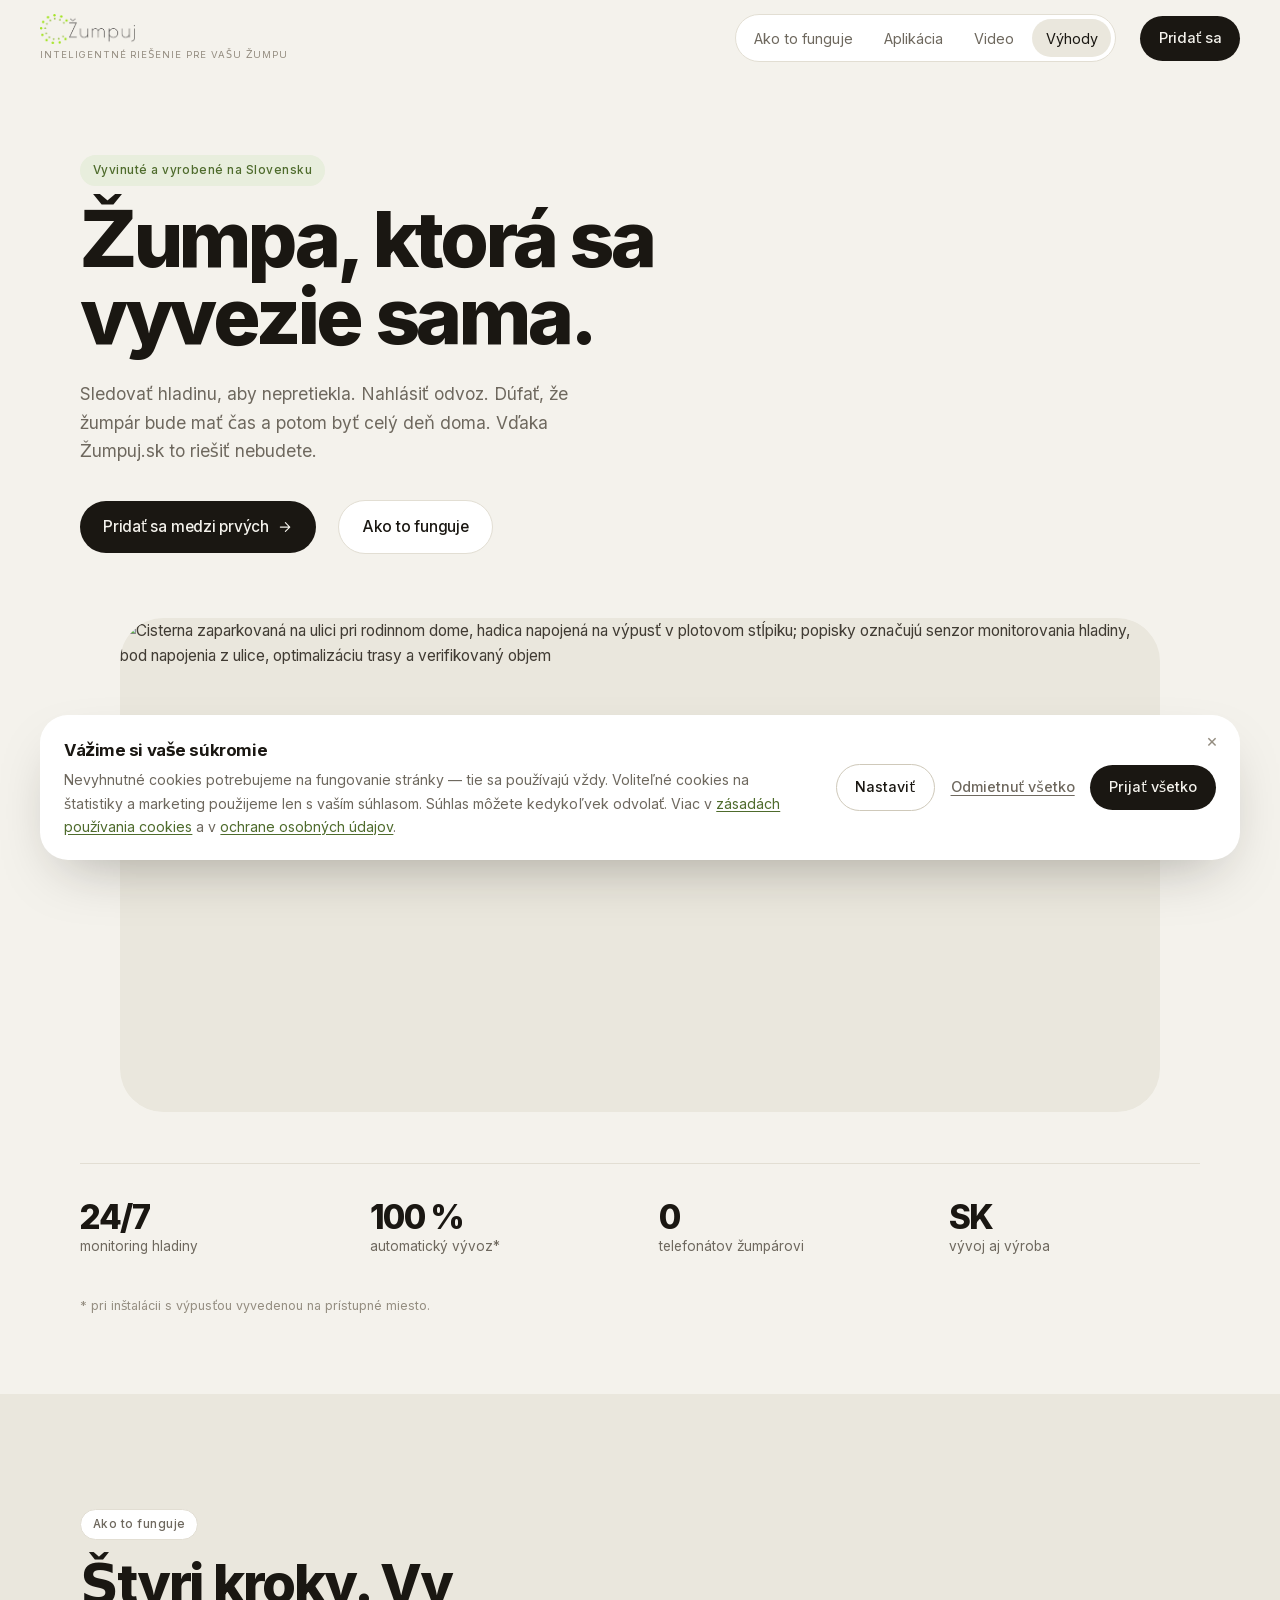
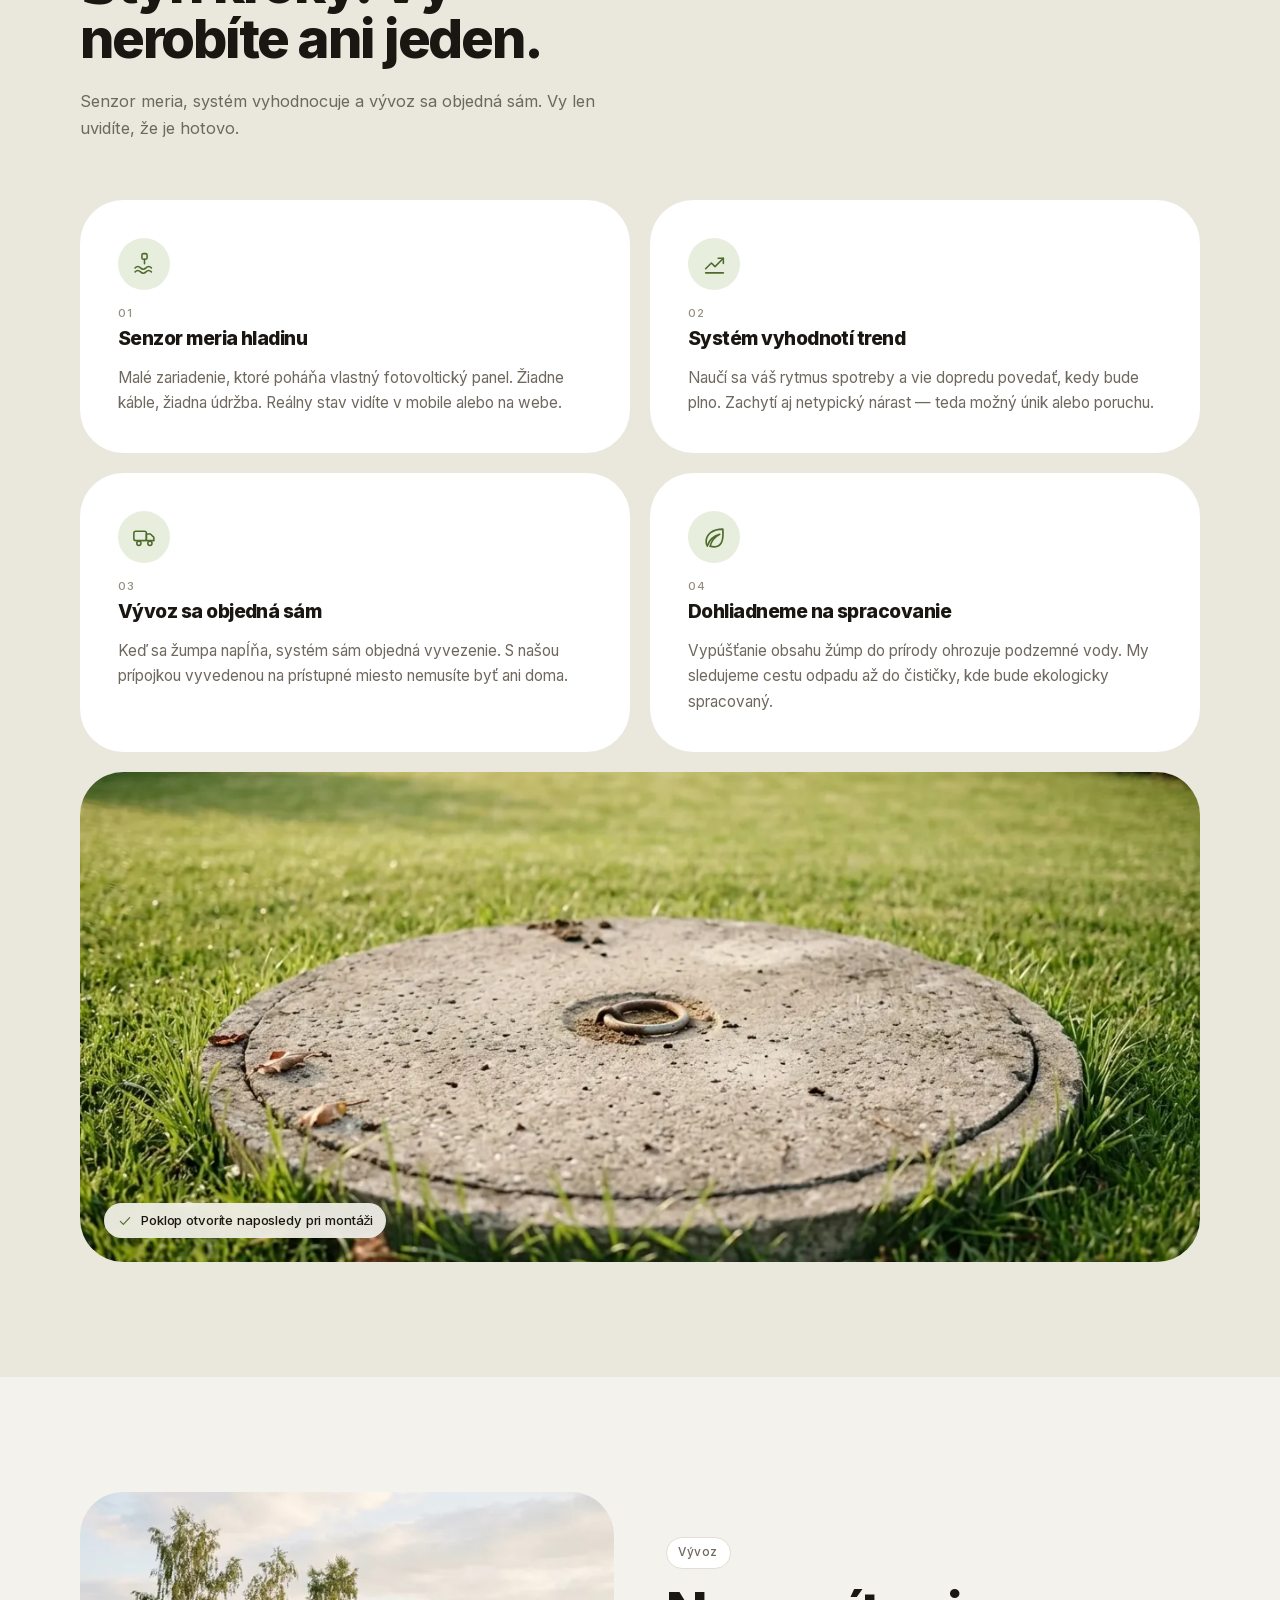
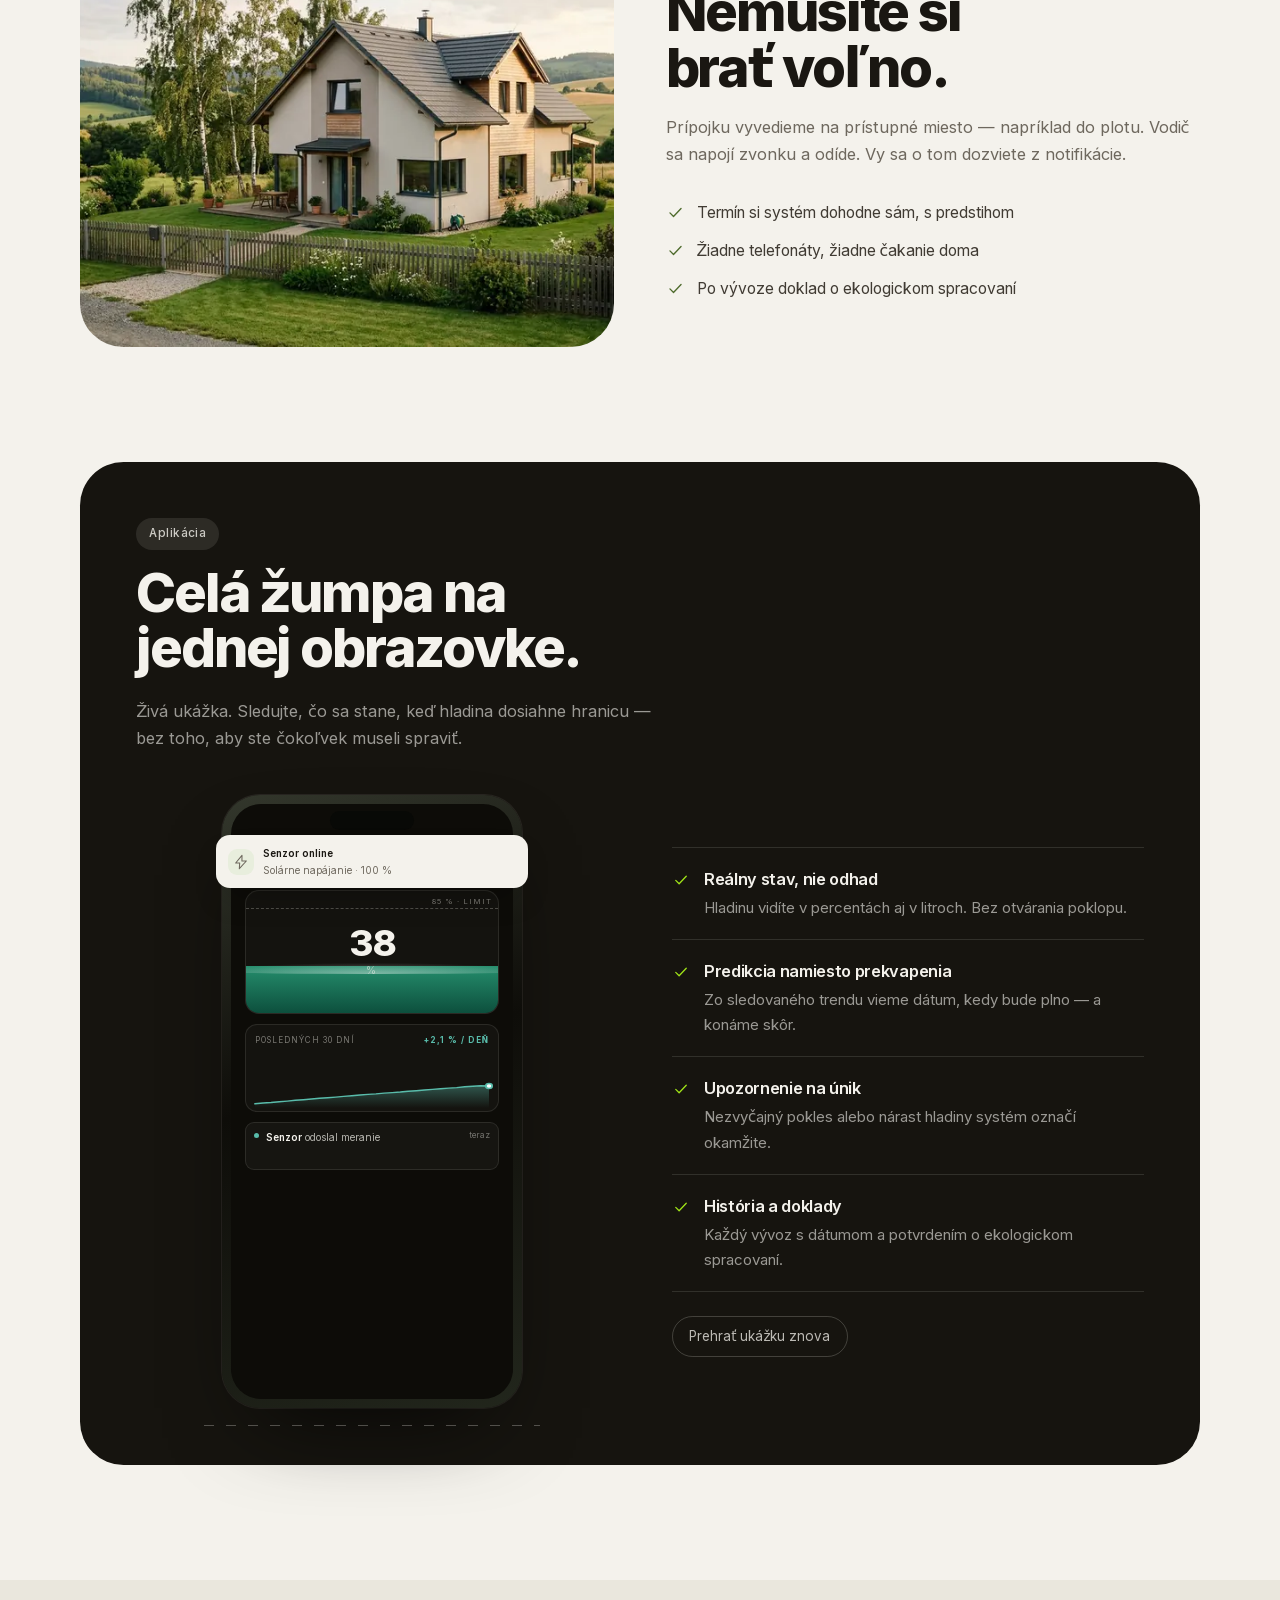
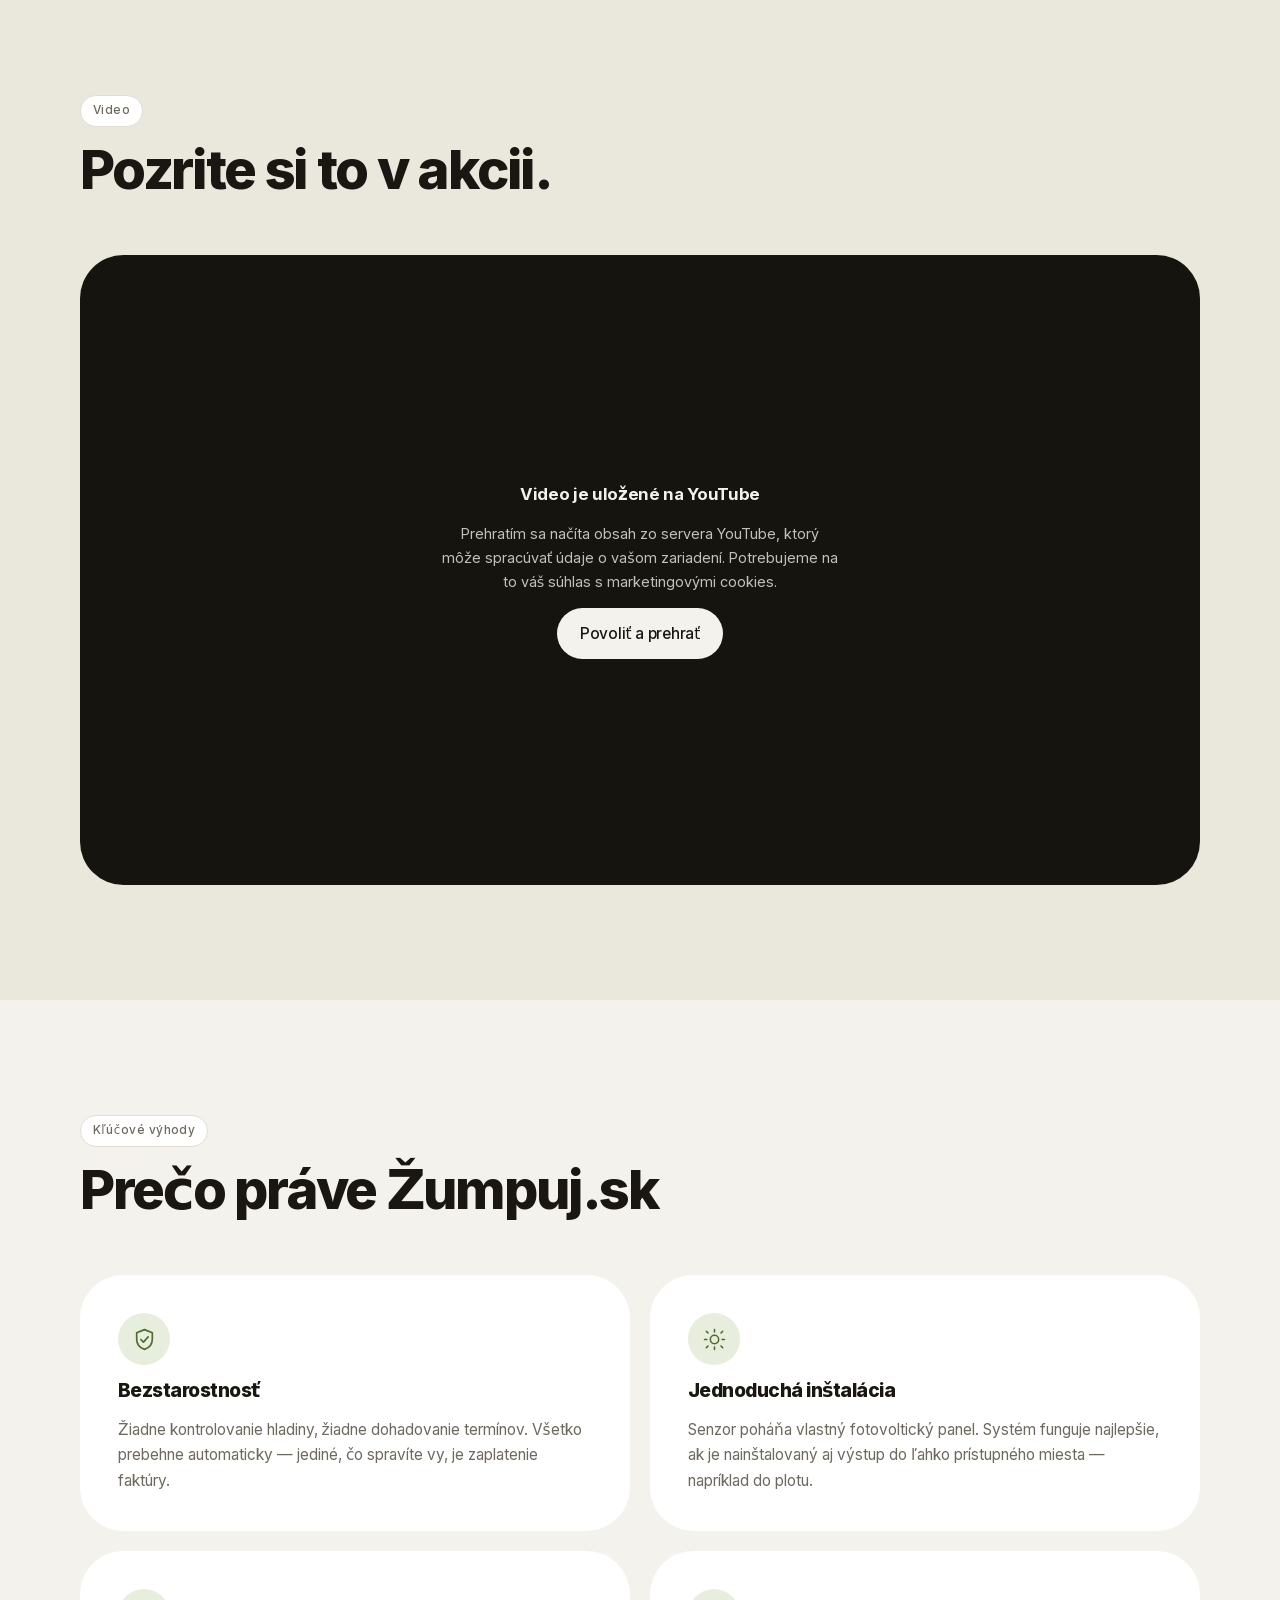
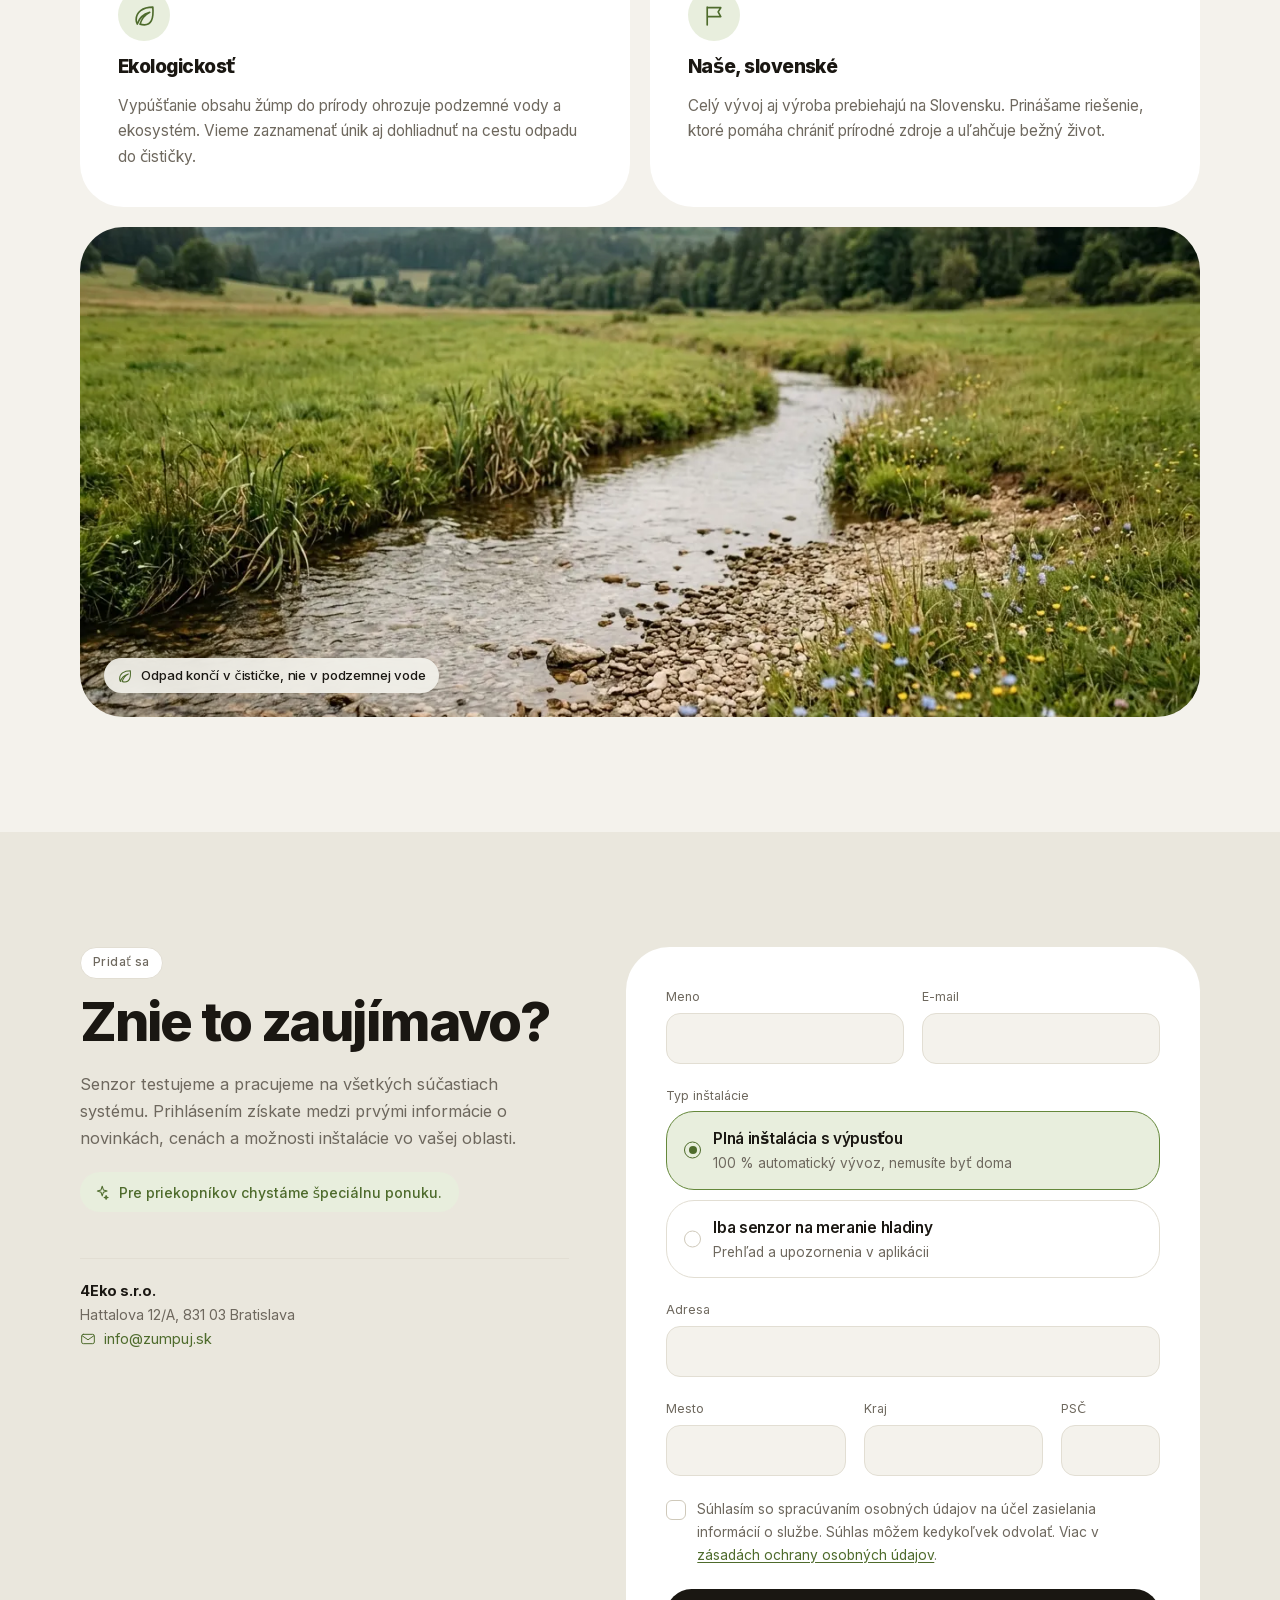
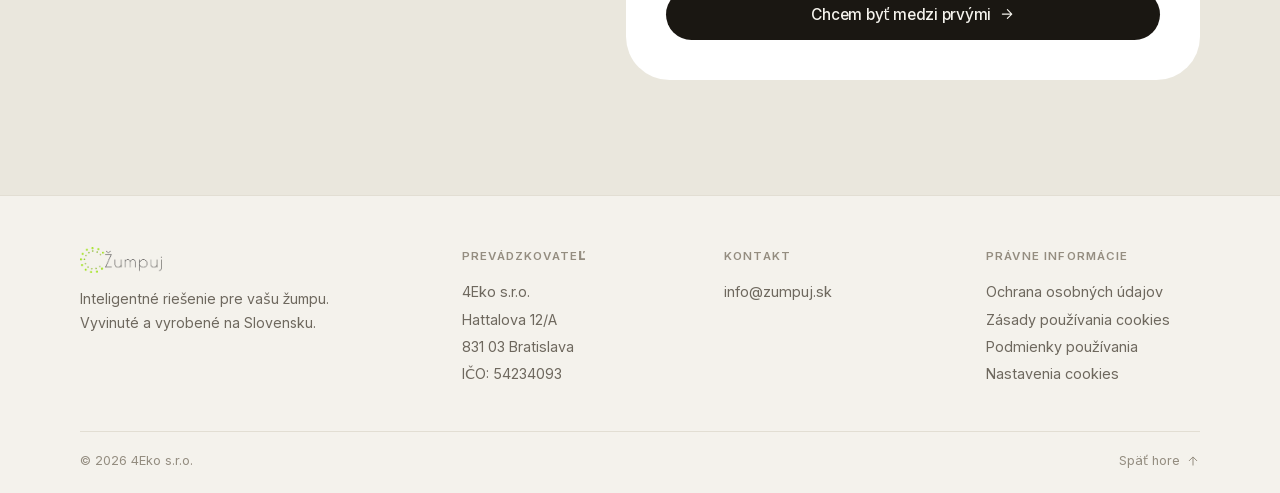
==== commit d2ce56e4: "Add files via upload" ====
--- a/index.html
+++ b/index.html
@@ -24,7 +24,7 @@
      so žiadnou treťou stranou (ani s Google Fonts). -->
 <link rel="preload" href="assets/fonts/inter-latin.woff2" as="font" type="font/woff2" crossorigin>
 <link rel="stylesheet" href="assets/css/fonts.css?v=84e17d95">
-<link rel="stylesheet" href="assets/css/style.css?v=fc5a171b">
+<link rel="stylesheet" href="assets/css/style.css?v=e75d589f">
 
 <script type="application/ld+json">
 {
@@ -139,13 +139,11 @@
     </div>
 
     <figure class="shot hero__shot reveal" style="--d:.24s">
-      <img src="assets/img/foto-dom.webp"
-           srcset="assets/img/foto-dom-760.webp 760w, assets/img/foto-dom.webp 1264w"
+      <img src="assets/img/foto-hero.webp"
+           srcset="assets/img/foto-hero-760.webp 760w, assets/img/foto-hero.webp 1280w"
            sizes="(max-width:680px) 100vw, 1200px"
-           alt="Rodinný dom so záhradou na slovenskom vidieku" width="1264" height="848" fetchpriority="high">
-      <figcaption class="shot__cap">
-        <svg viewBox="0 0 24 24"><use href="#i-signal"></use></svg>Senzor hlási hladinu každý deň
-      </figcaption>
+           alt="Cisterna zaparkovaná na ulici pri rodinnom dome, hadica napojená na výpusť v plotovom stĺpiku; popisky označujú senzor monitorovania hladiny, bod napojenia z ulice, optimalizáciu trasy a verifikovaný objem"
+           width="1280" height="700" fetchpriority="high">
     </figure>
 
     <ul class="facts reveal">
@@ -224,10 +222,10 @@
   <div class="wrap">
     <div class="split reveal">
       <div class="shot shot--tall split__media">
-        <img src="assets/img/foto-voz.webp"
-             srcset="assets/img/foto-voz-760.webp 760w, assets/img/foto-voz.webp 1264w"
+        <img src="assets/img/foto-dom.webp"
+             srcset="assets/img/foto-dom-760.webp 760w, assets/img/foto-dom.webp 1264w"
              sizes="(max-width:1000px) 100vw, 560px"
-             alt="Fekálny vôz zaparkovaný pred domom na vidieckej ceste" width="1264" height="848" loading="lazy">
+             alt="Rodinný dom so záhradou na slovenskom vidieku" width="1264" height="848" loading="lazy">
       </div>
       <div class="split__body">
         <p class="label">Vývoz</p>
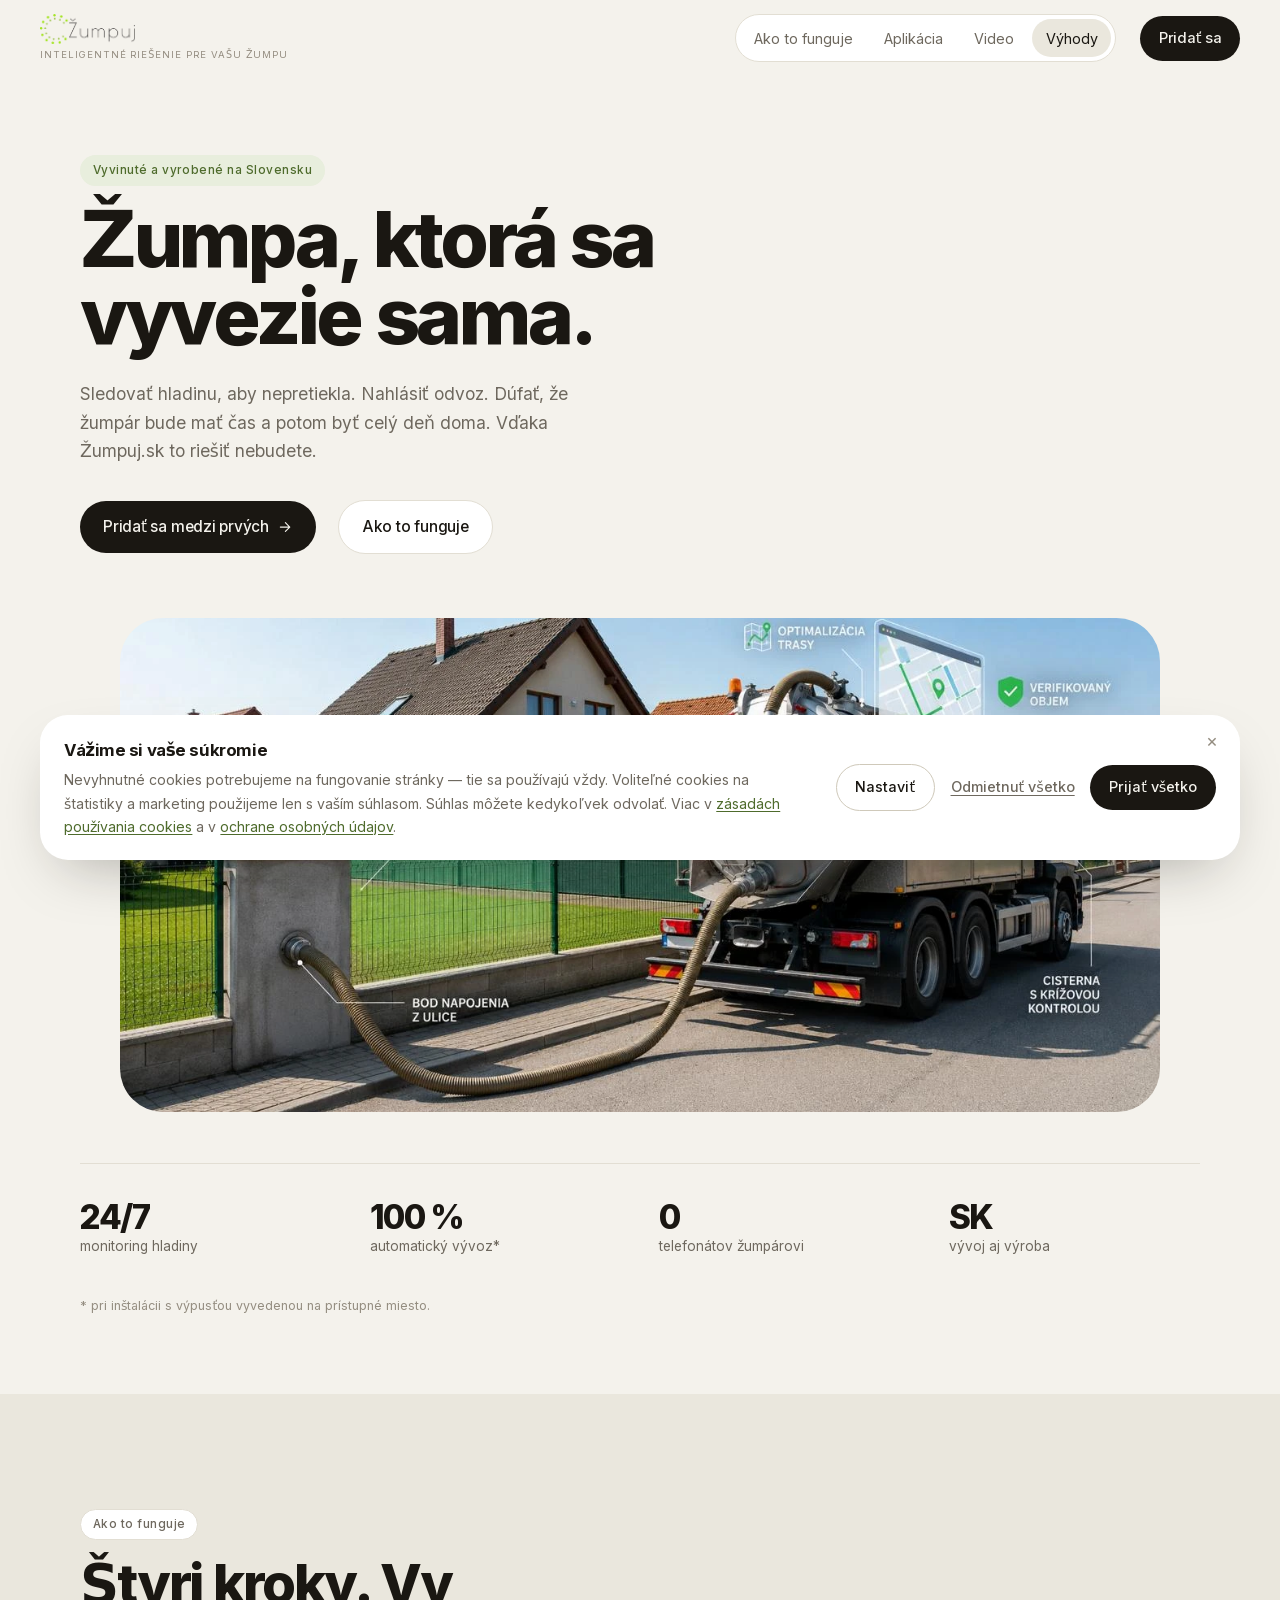
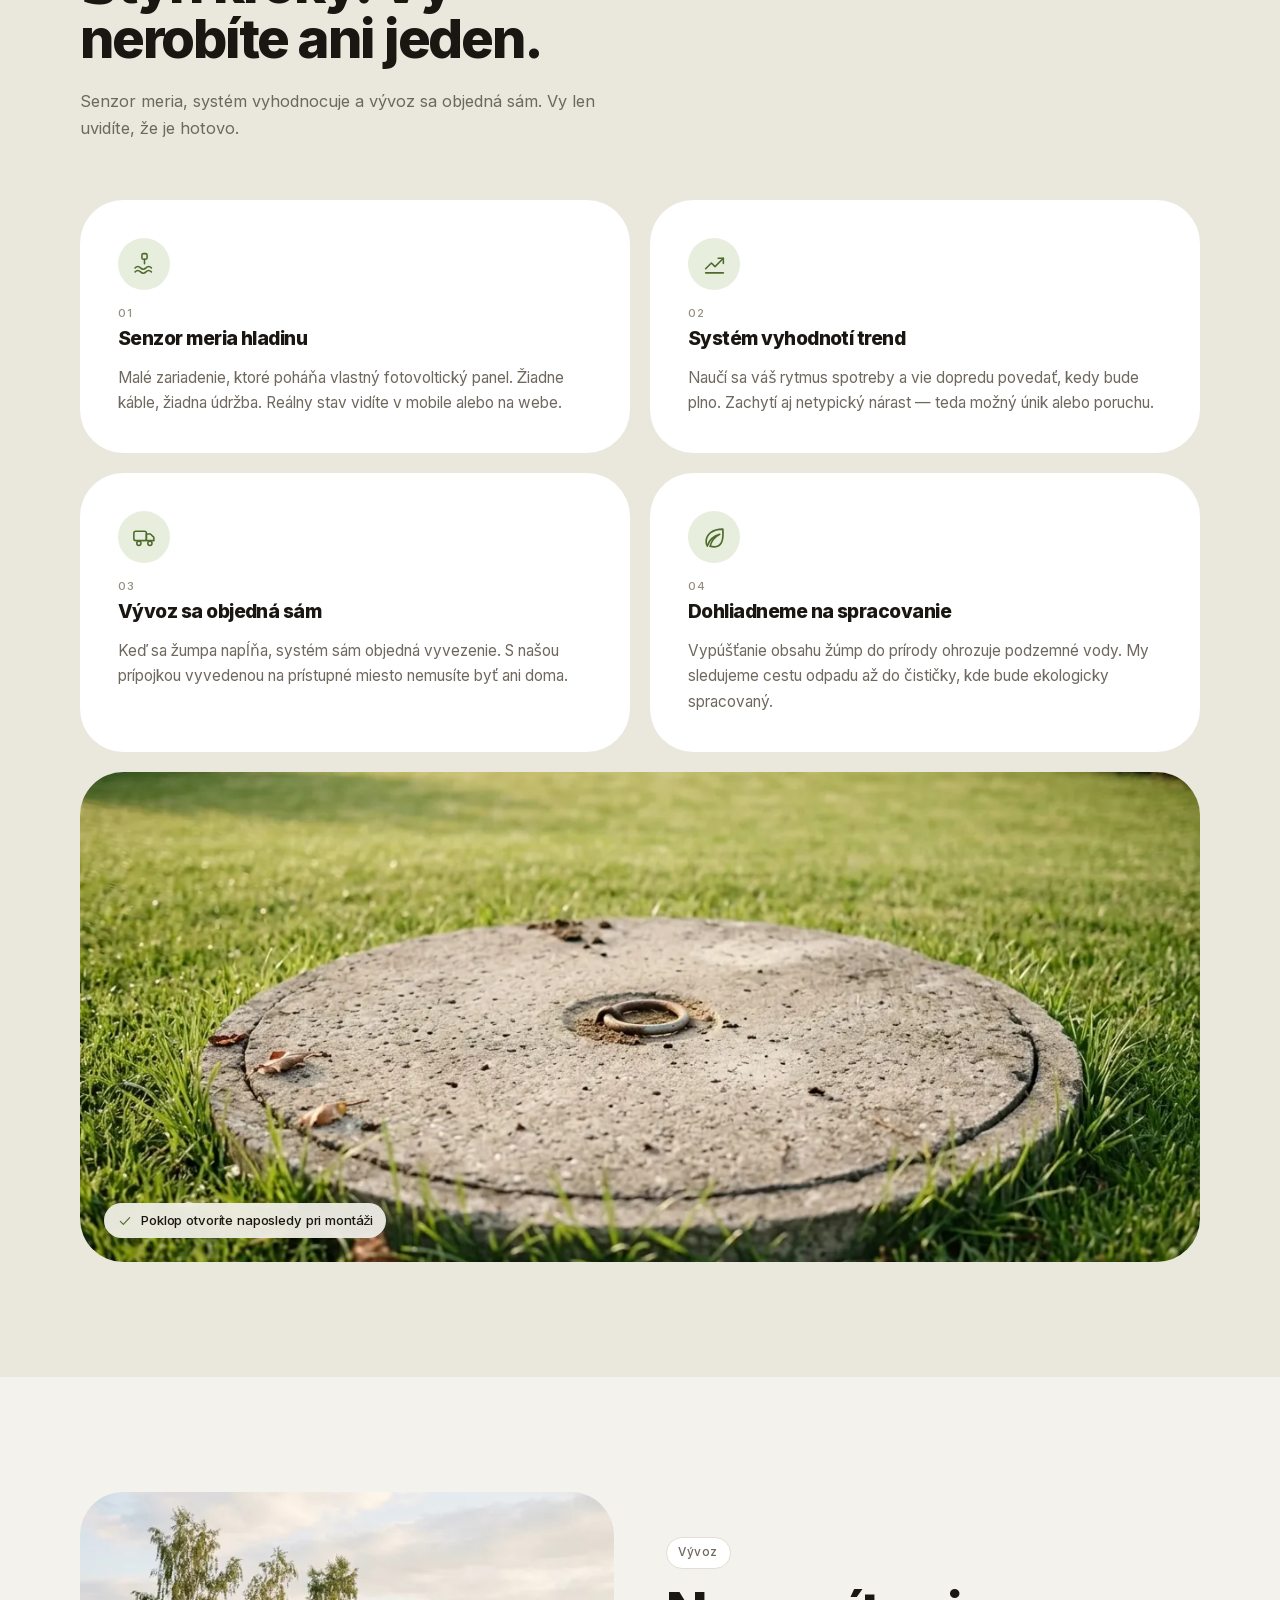
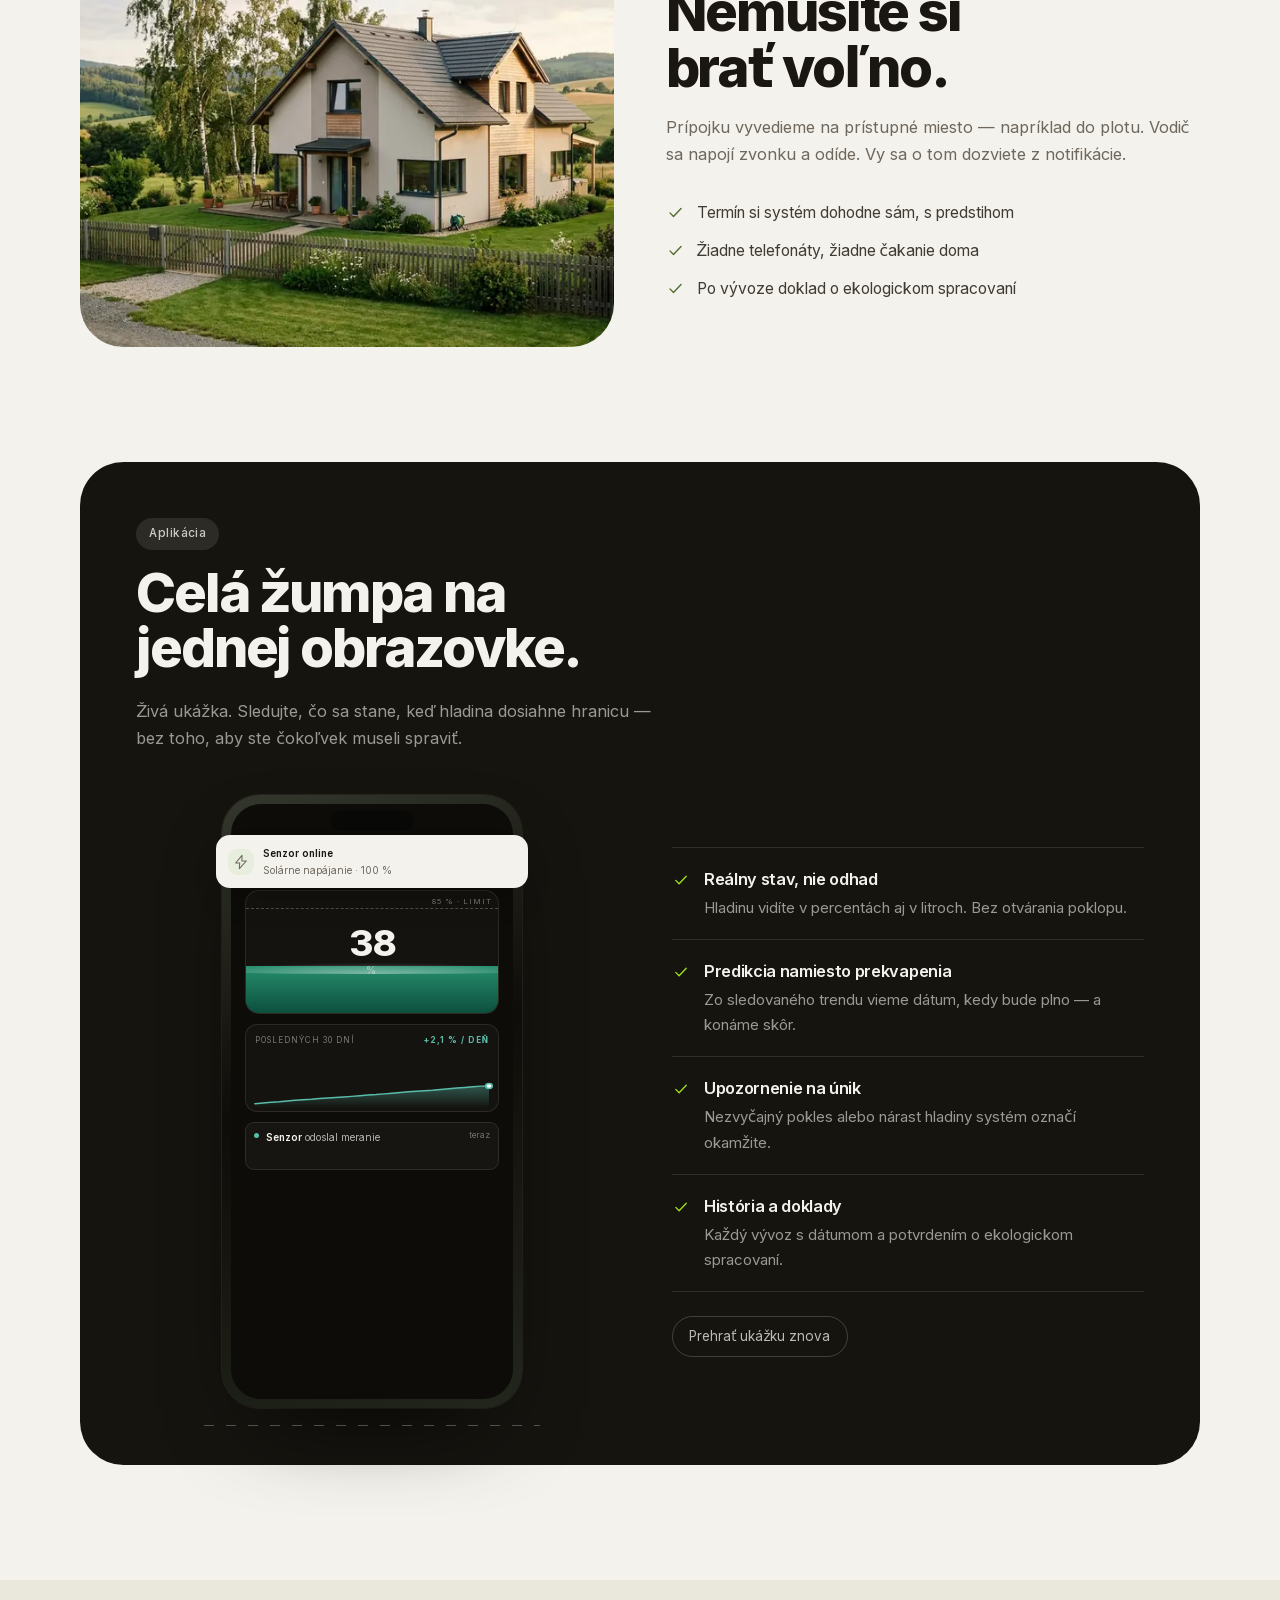
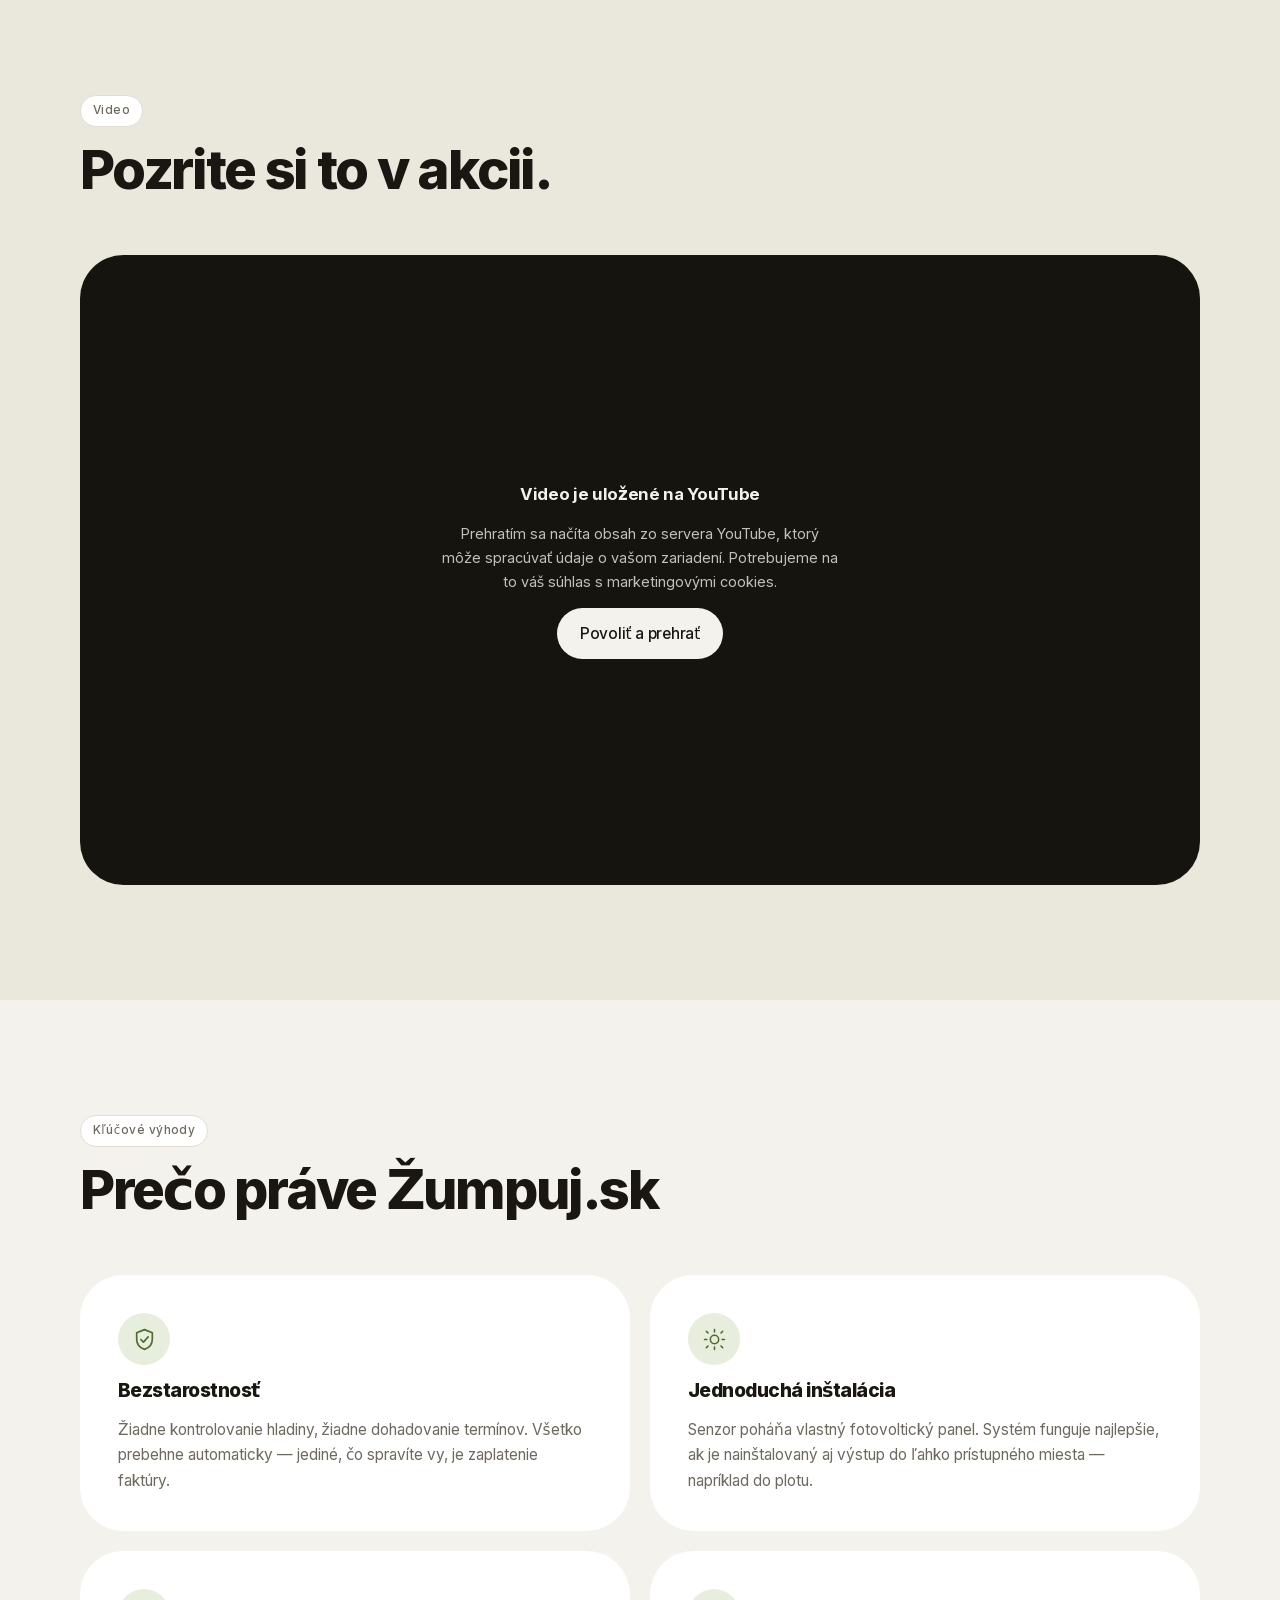
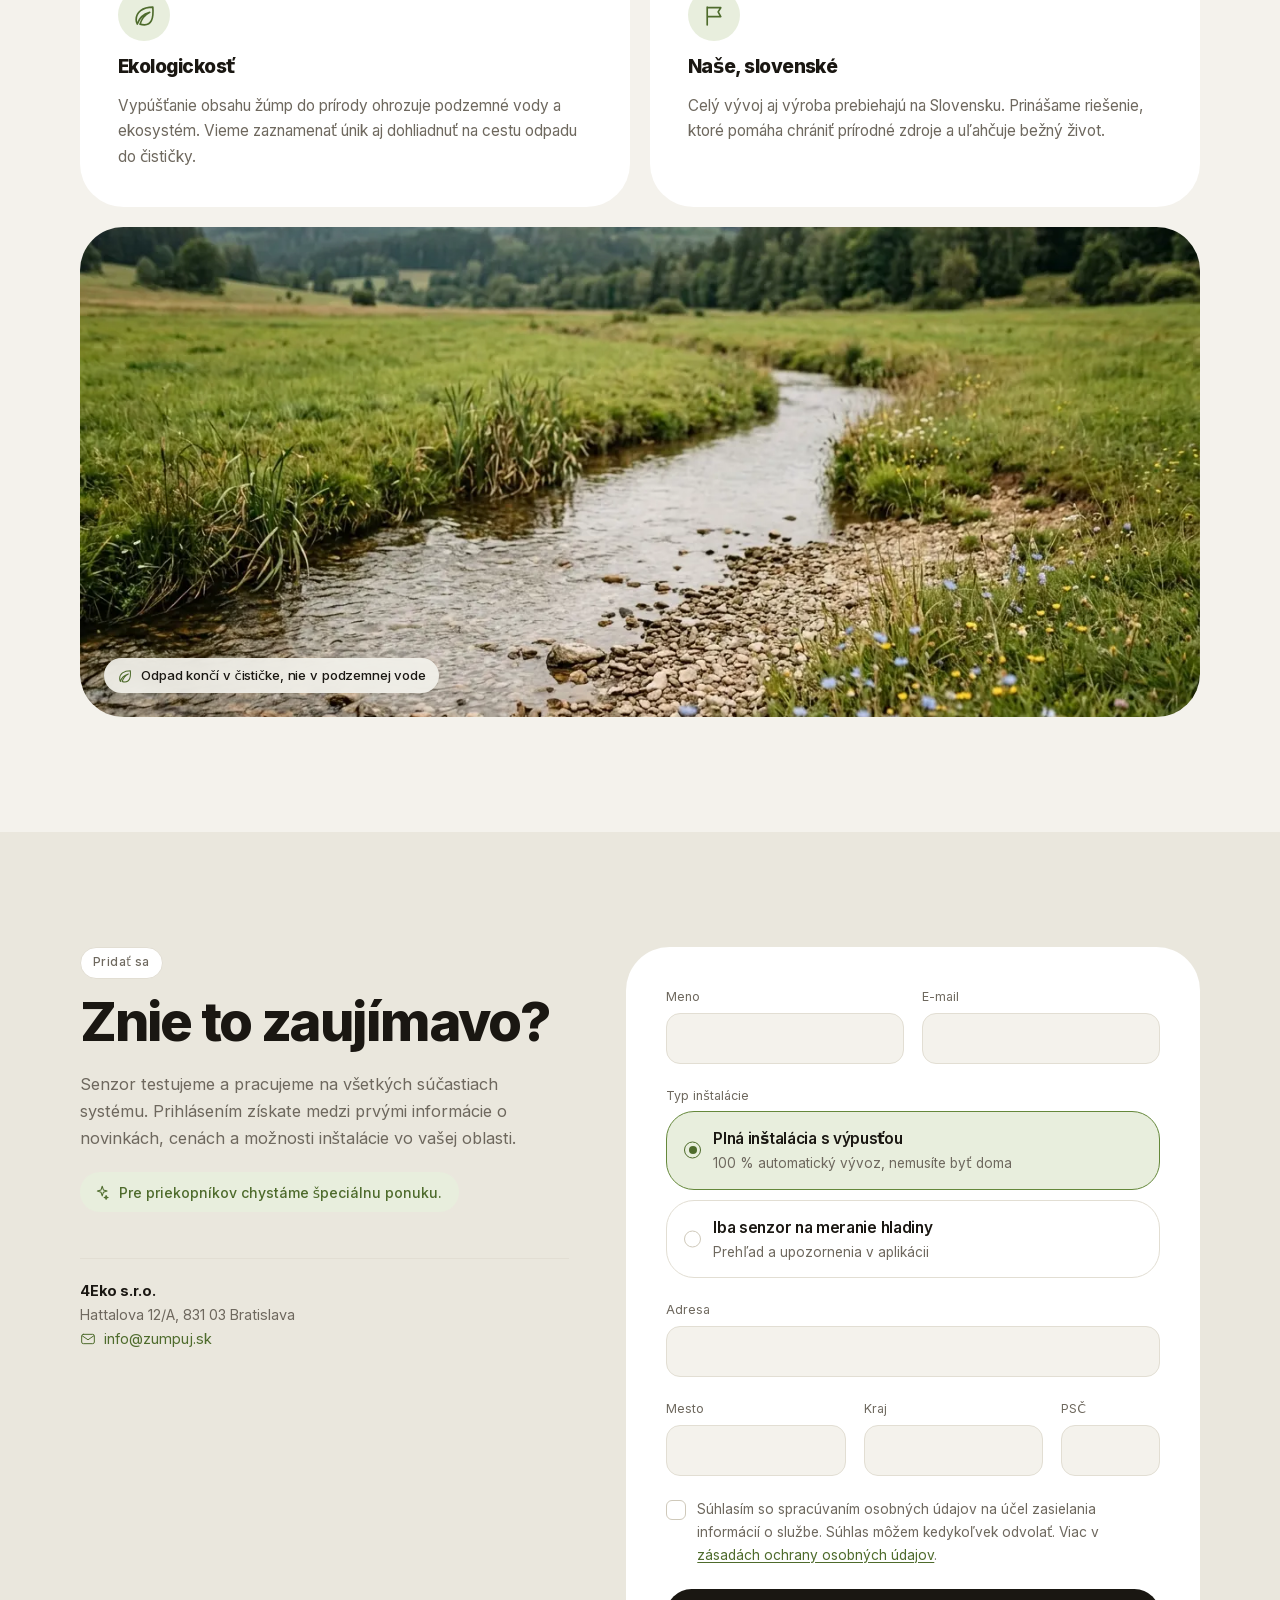
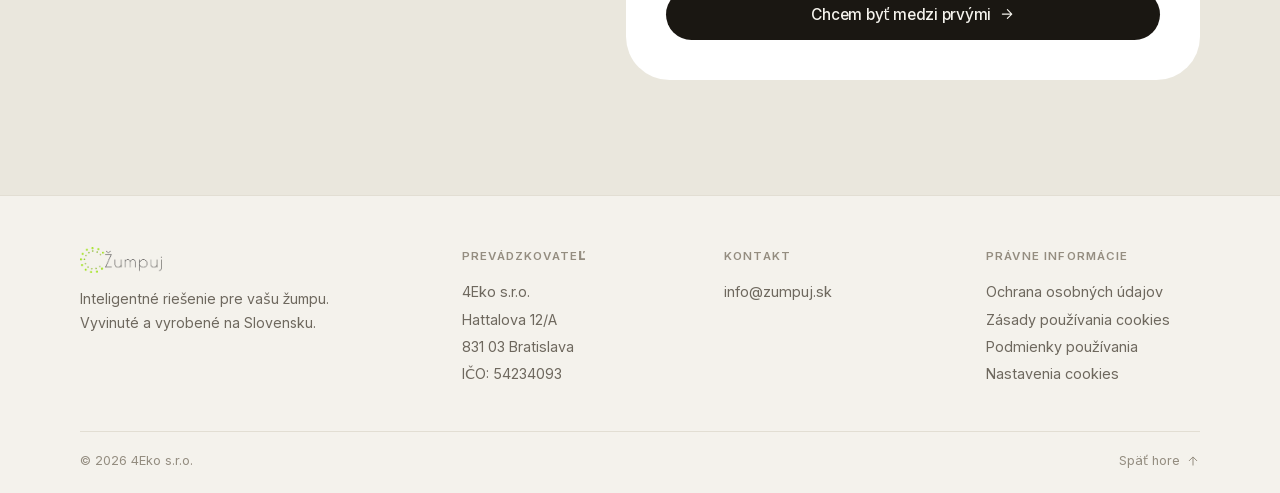
==== commit 357abf6e: "Add files via upload" ====
--- a/index.html
+++ b/index.html
@@ -24,7 +24,7 @@
      so žiadnou treťou stranou (ani s Google Fonts). -->
 <link rel="preload" href="assets/fonts/inter-latin.woff2" as="font" type="font/woff2" crossorigin>
 <link rel="stylesheet" href="assets/css/fonts.css?v=84e17d95">
-<link rel="stylesheet" href="assets/css/style.css?v=e75d589f">
+<link rel="stylesheet" href="assets/css/style.css?v=45f2ae5c">
 
 <script type="application/ld+json">
 {
